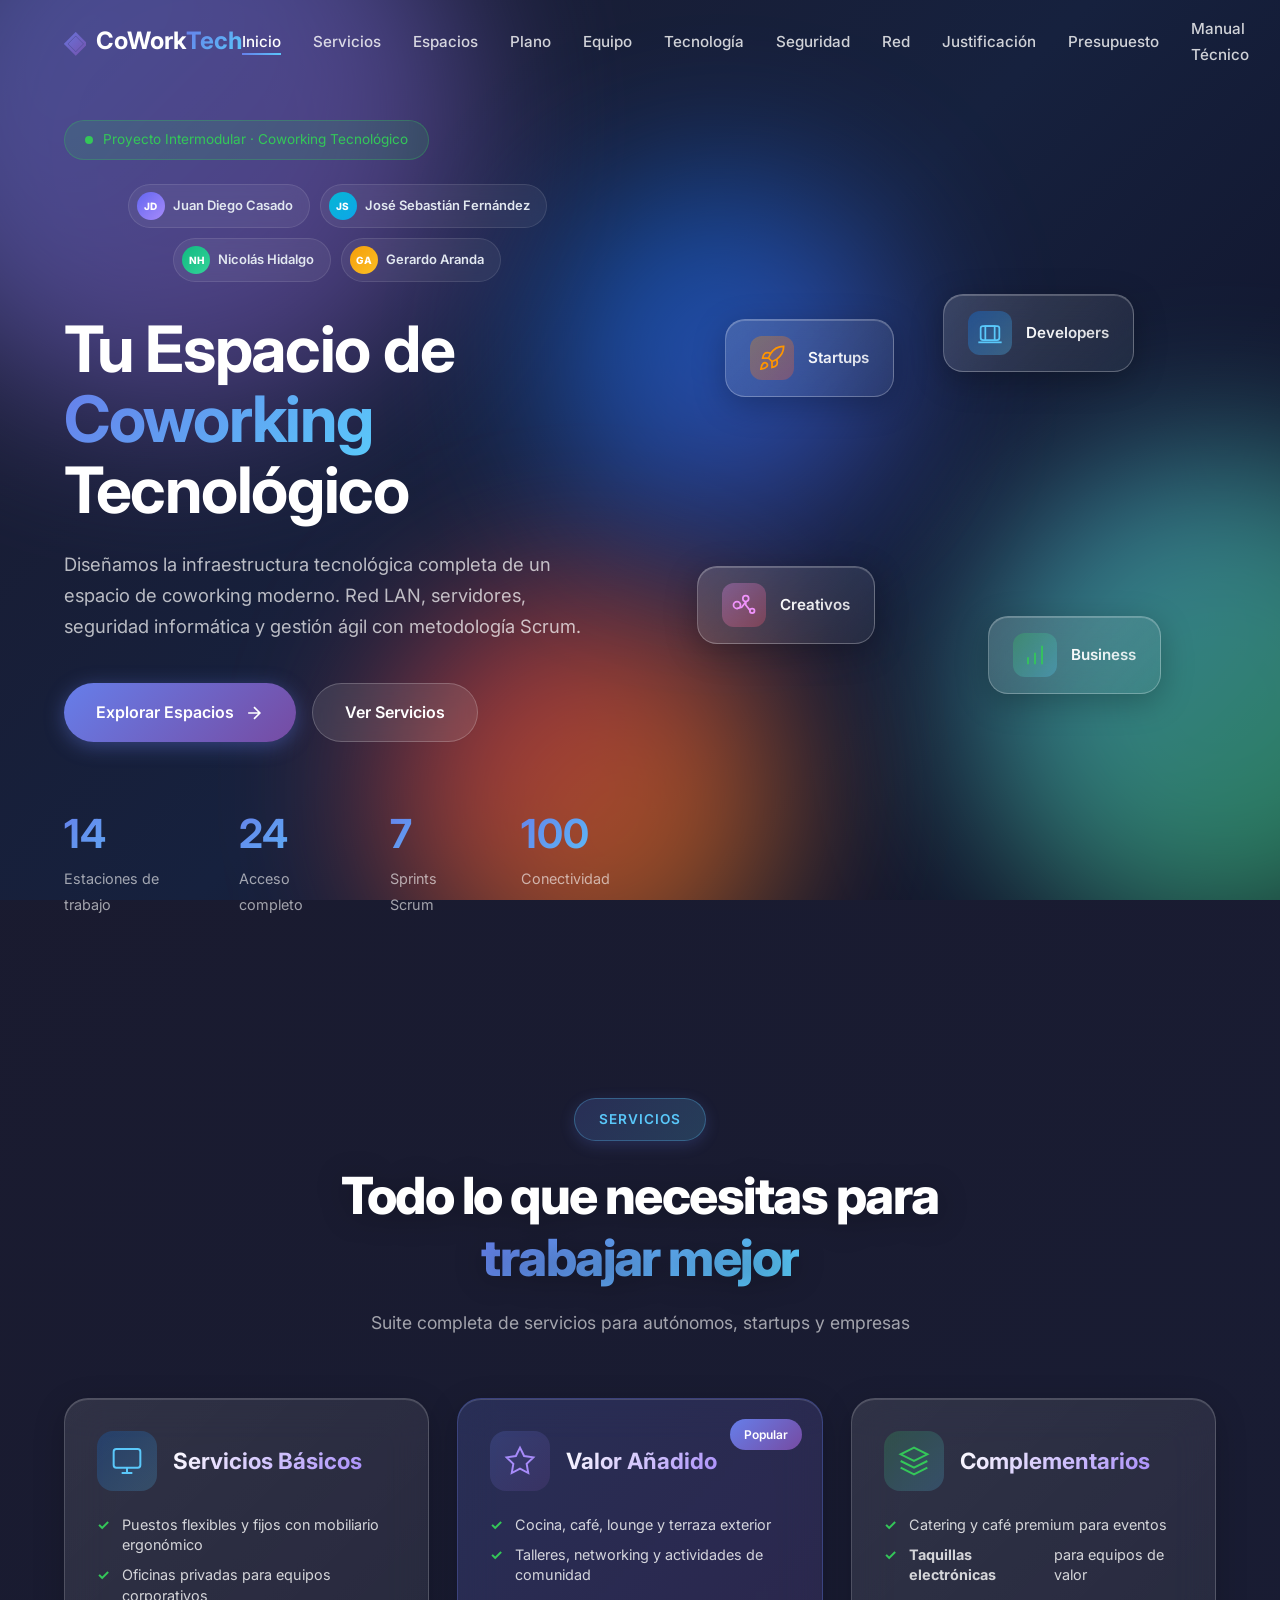
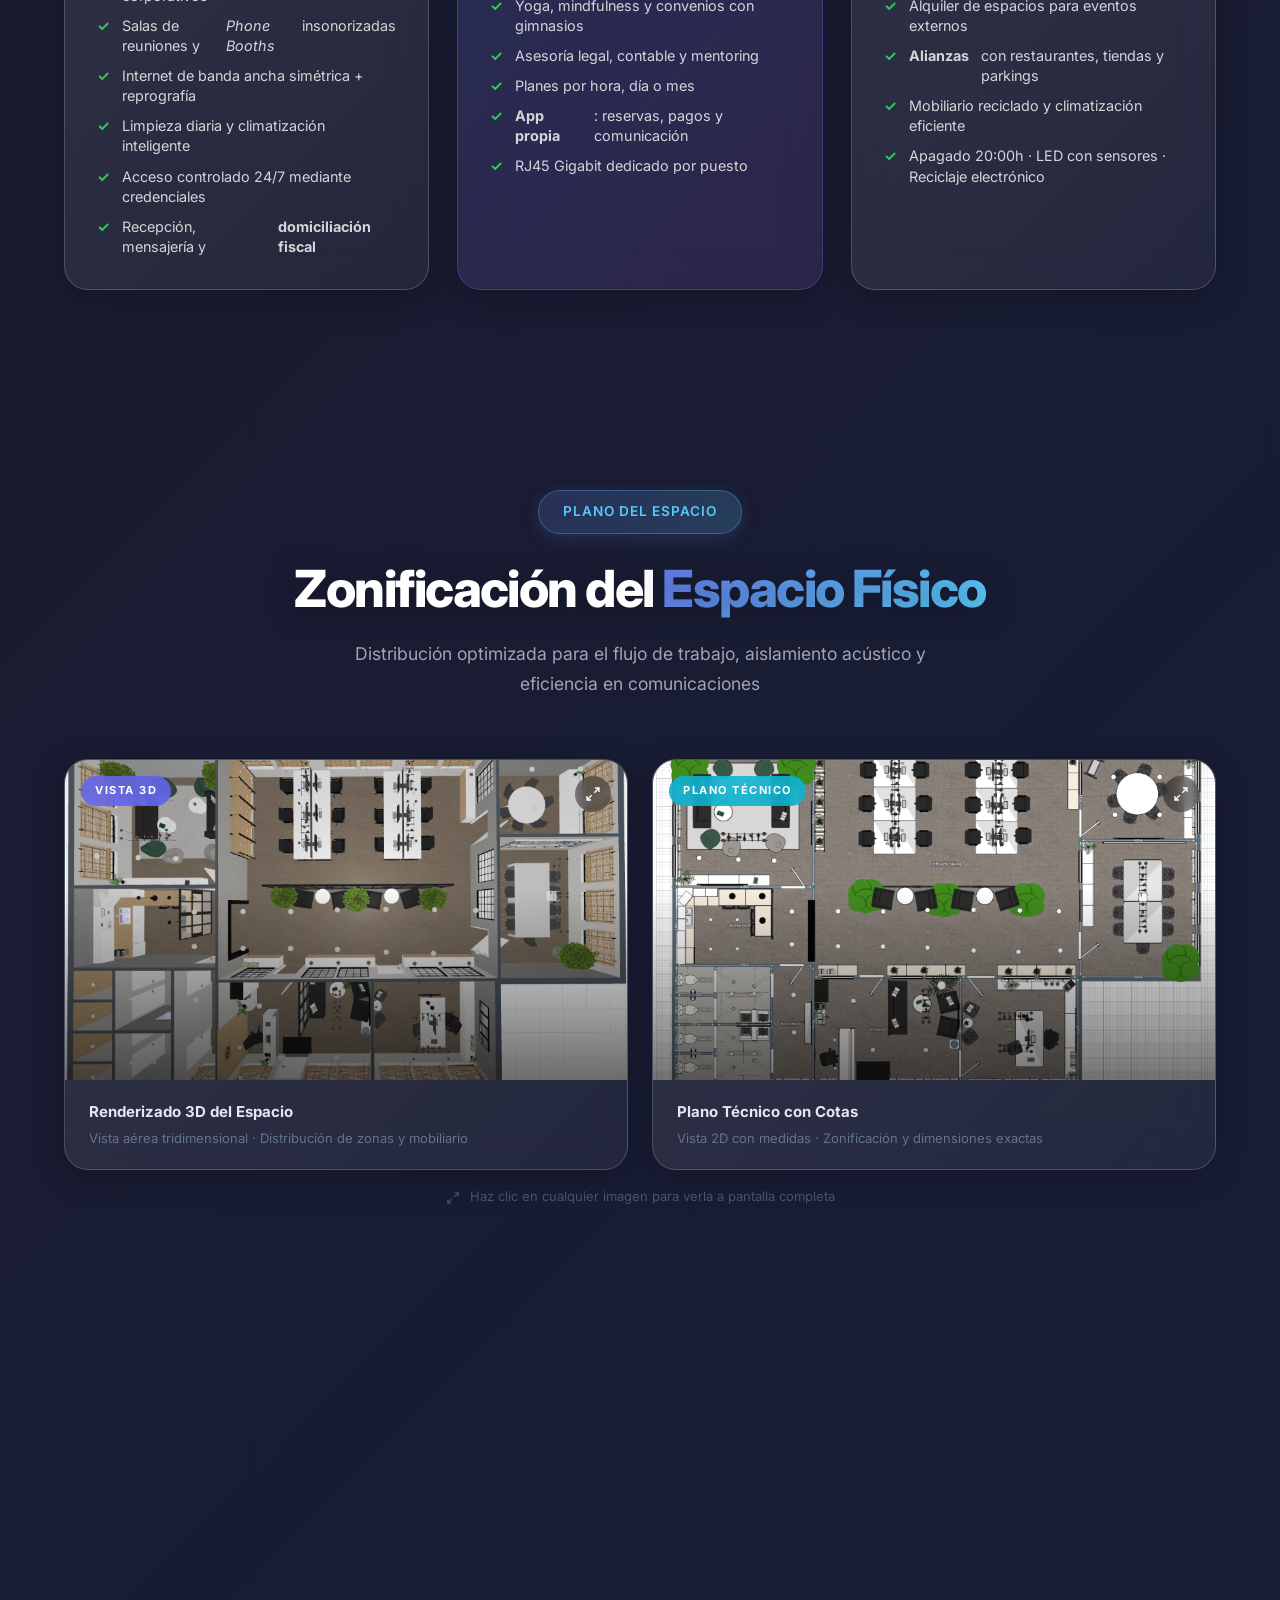
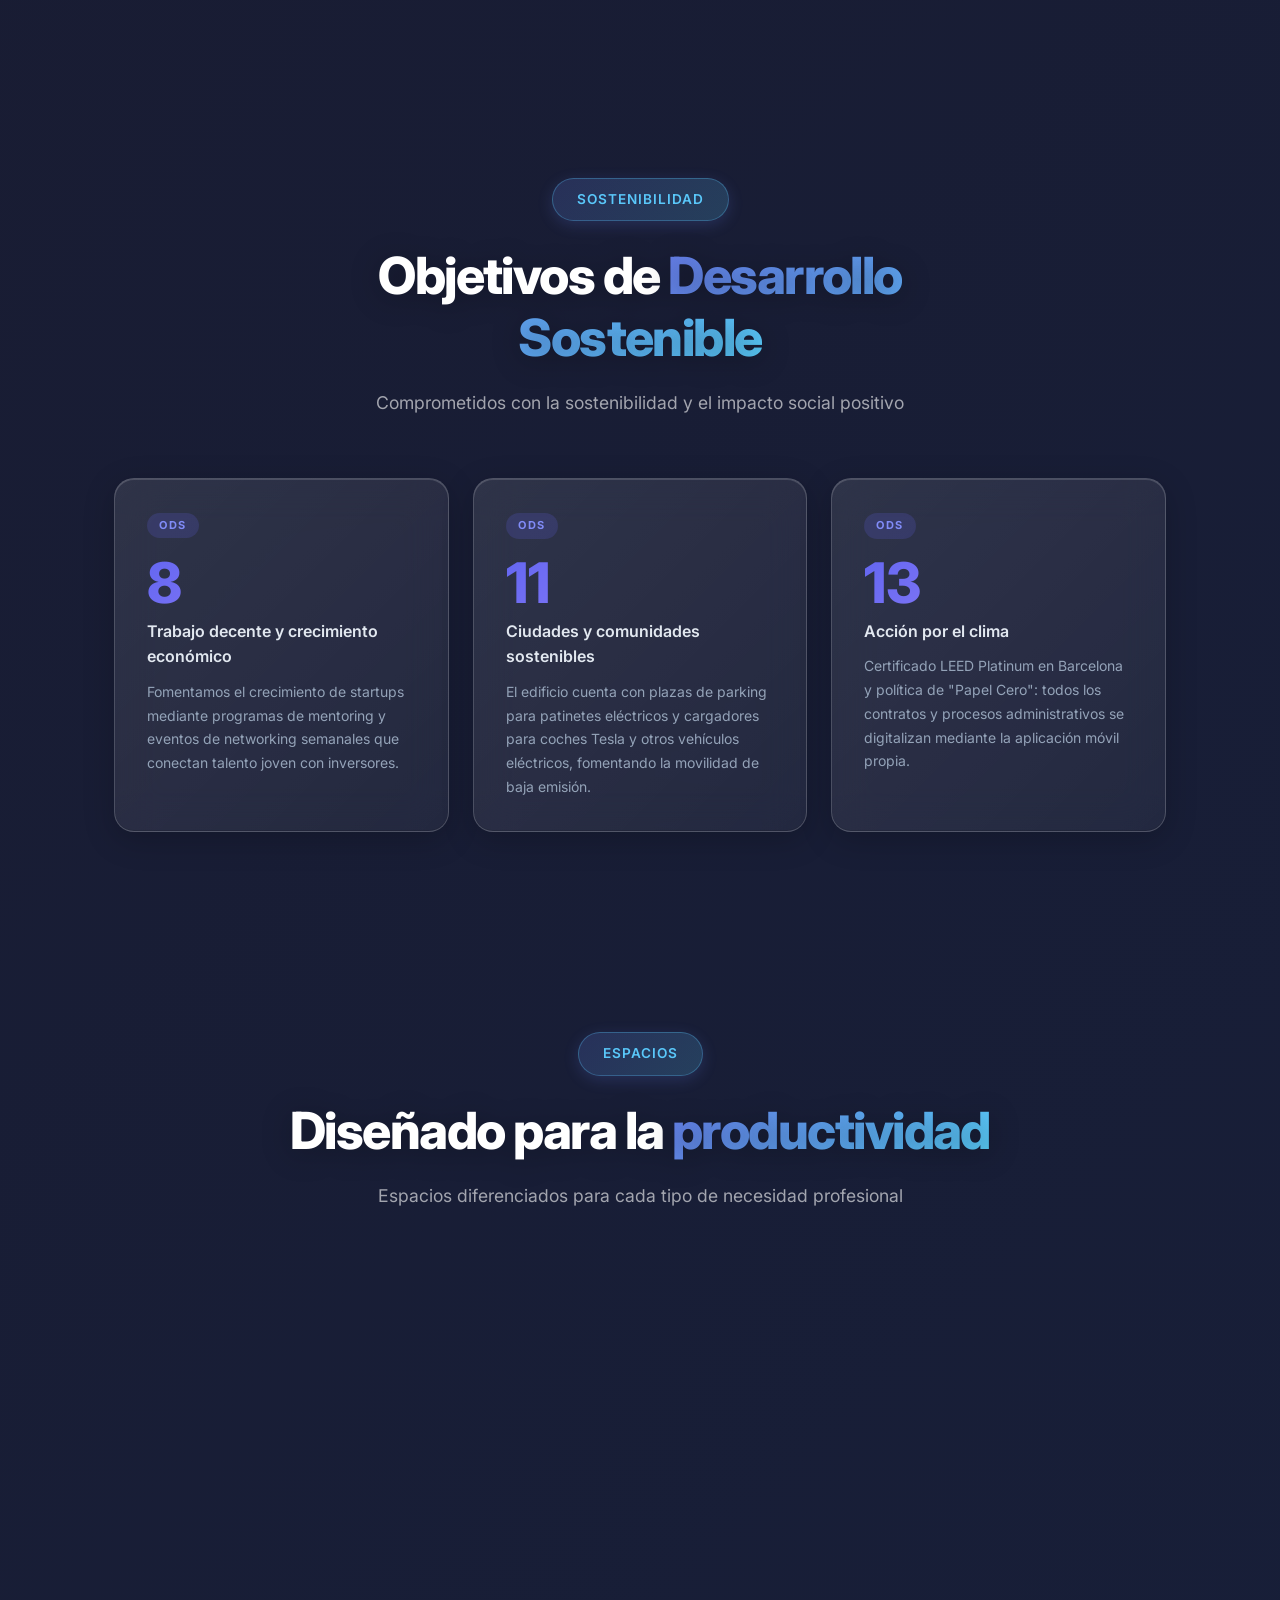
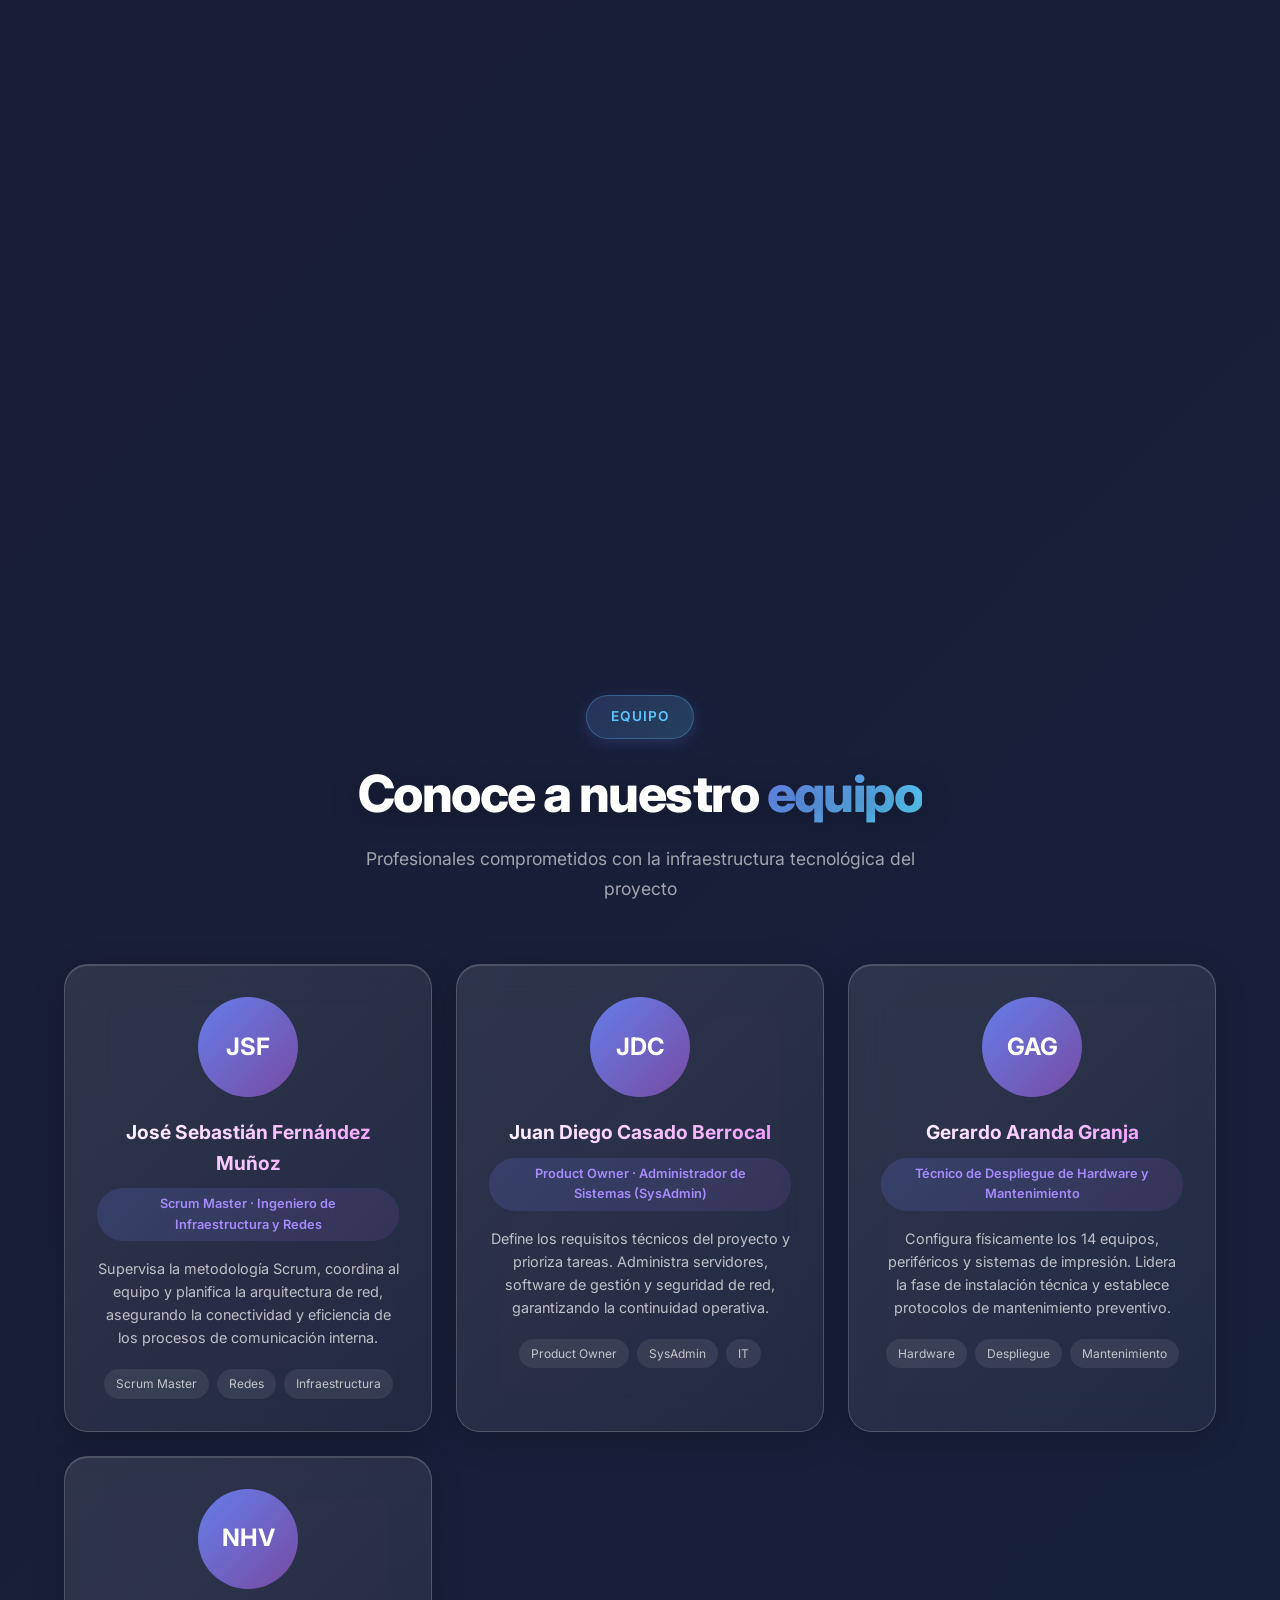
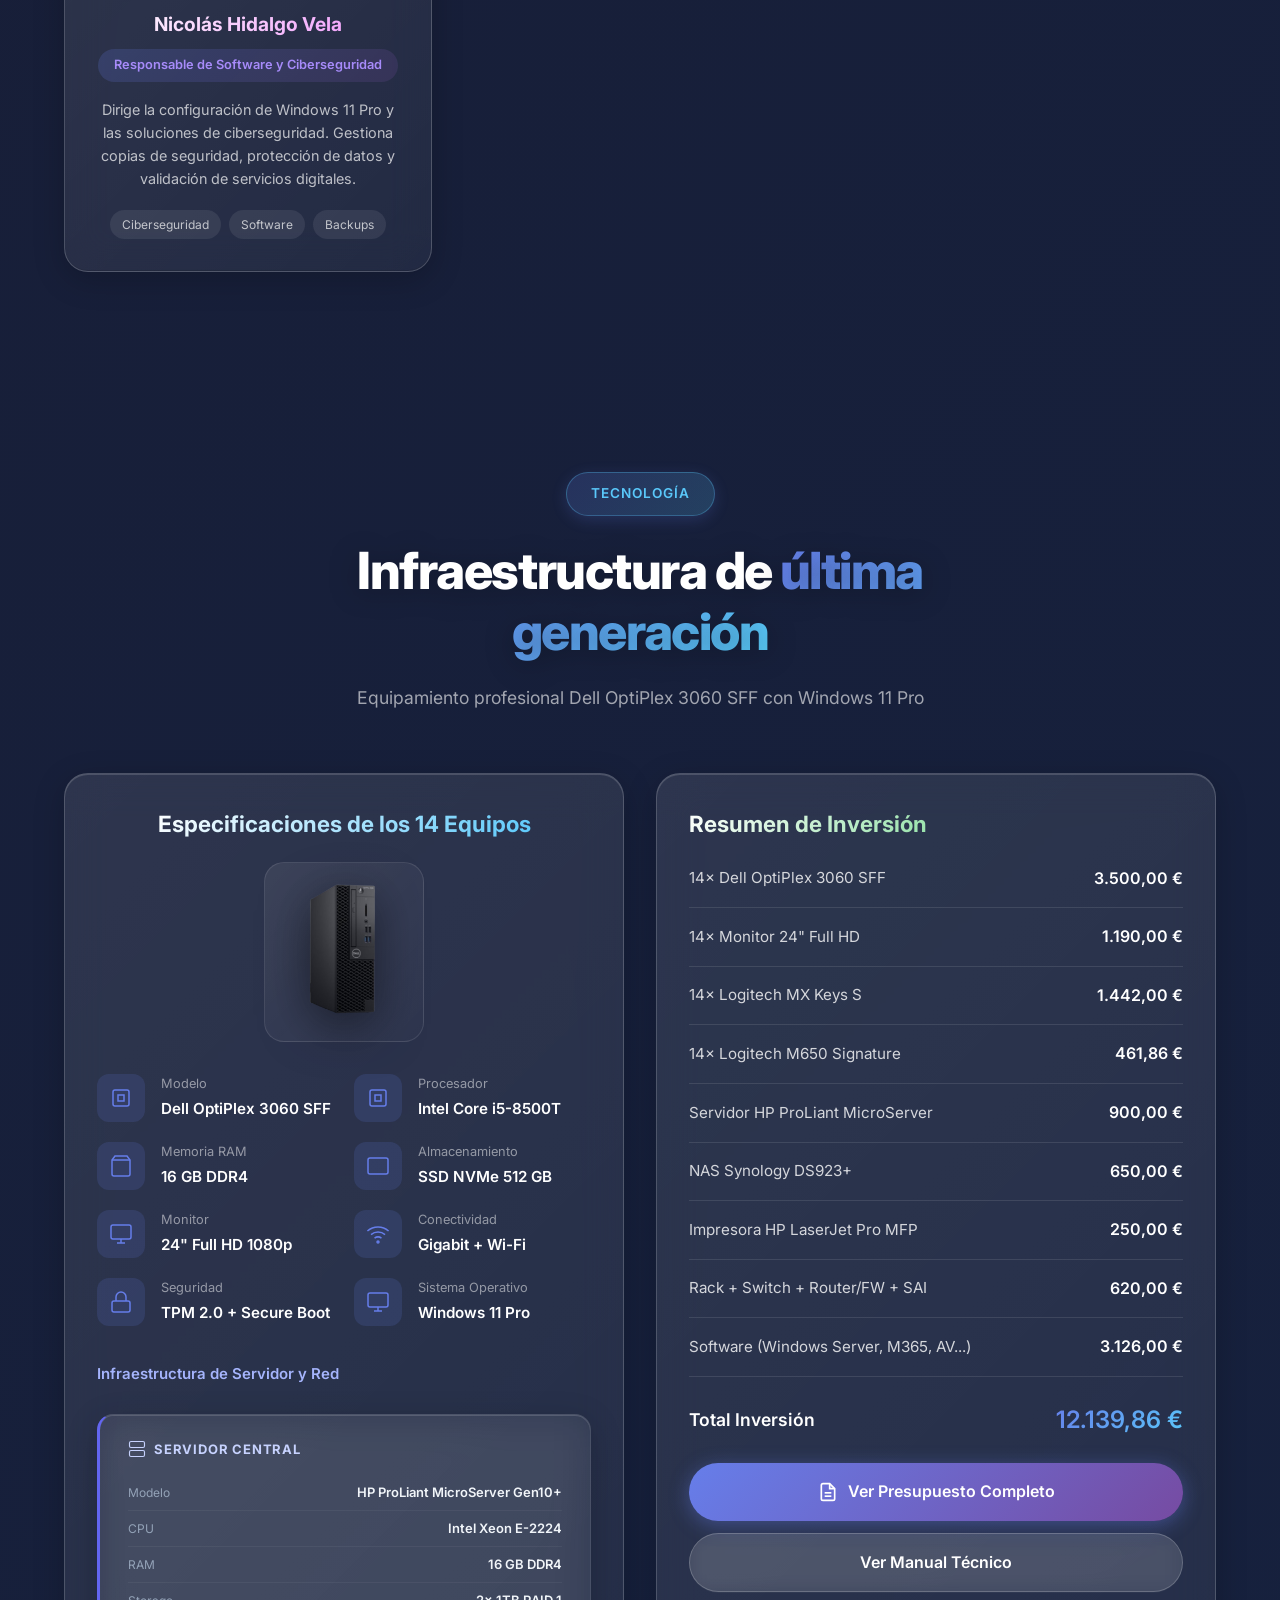
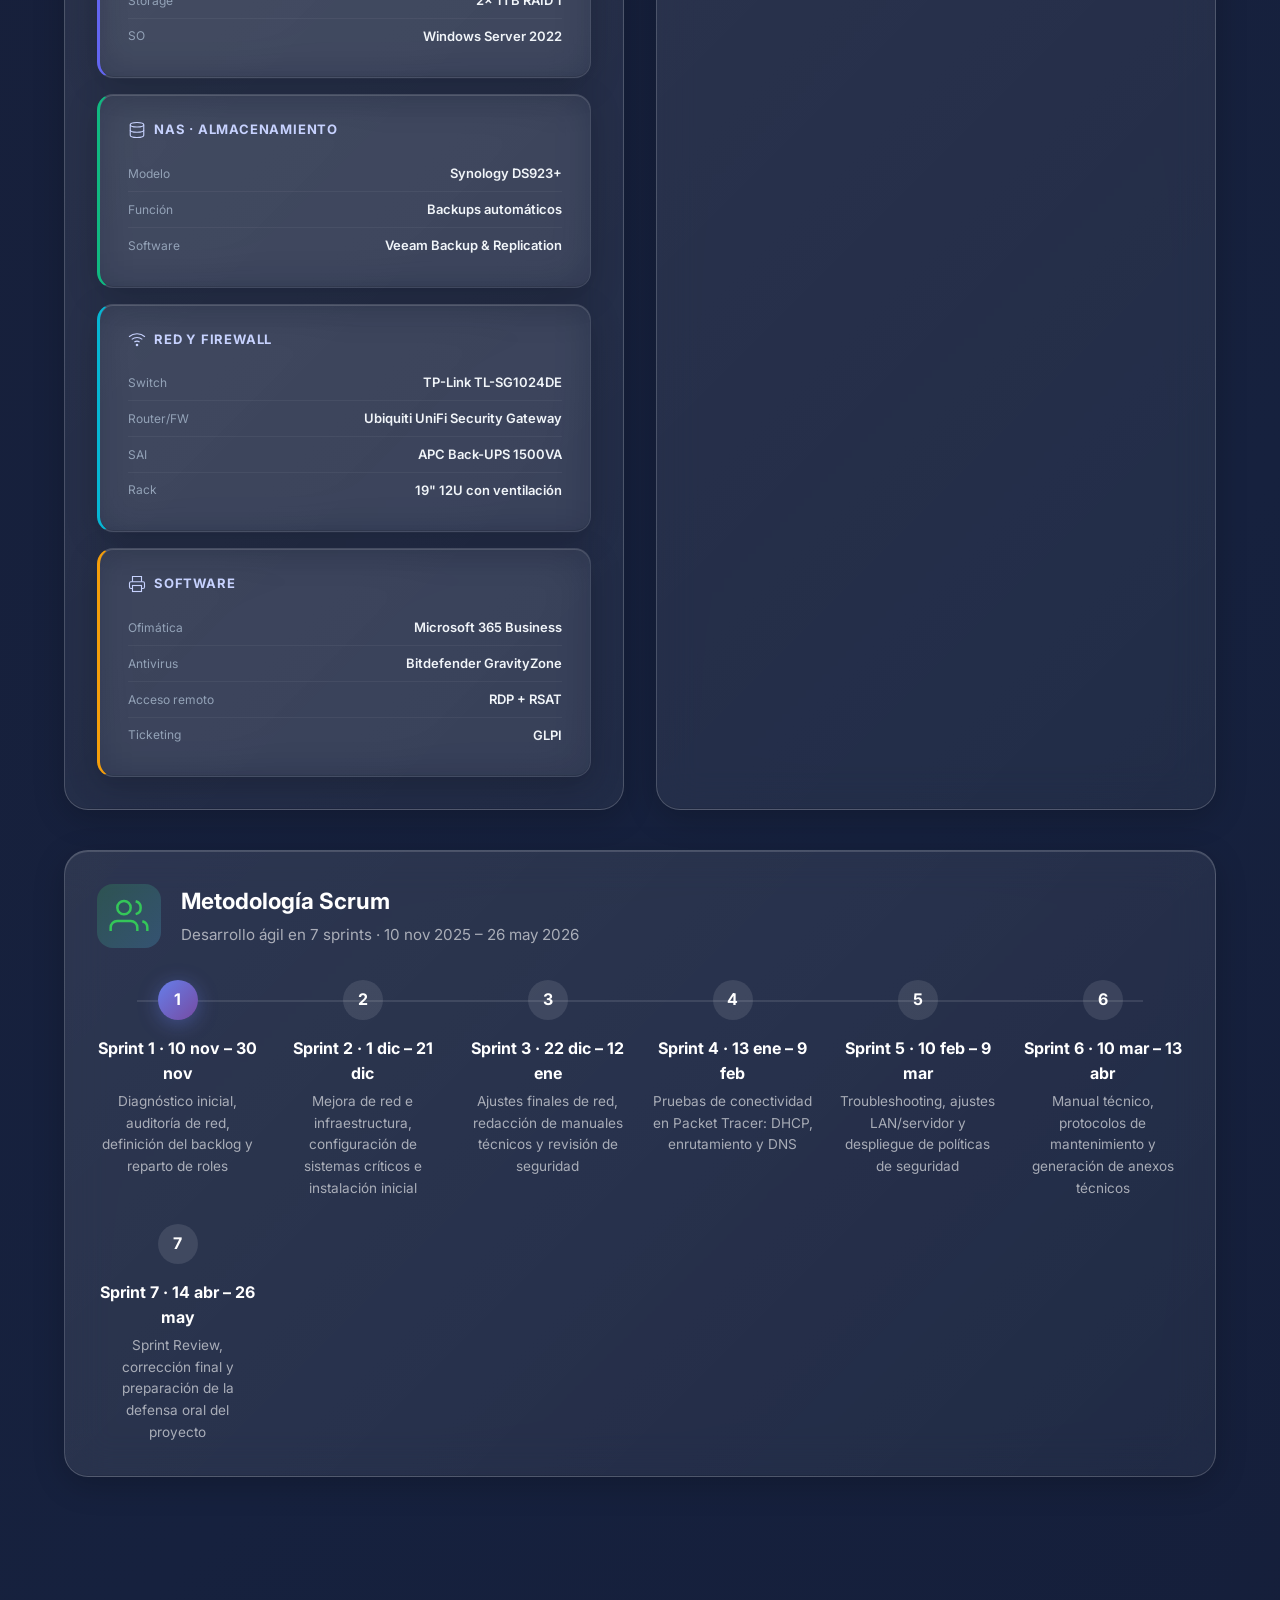
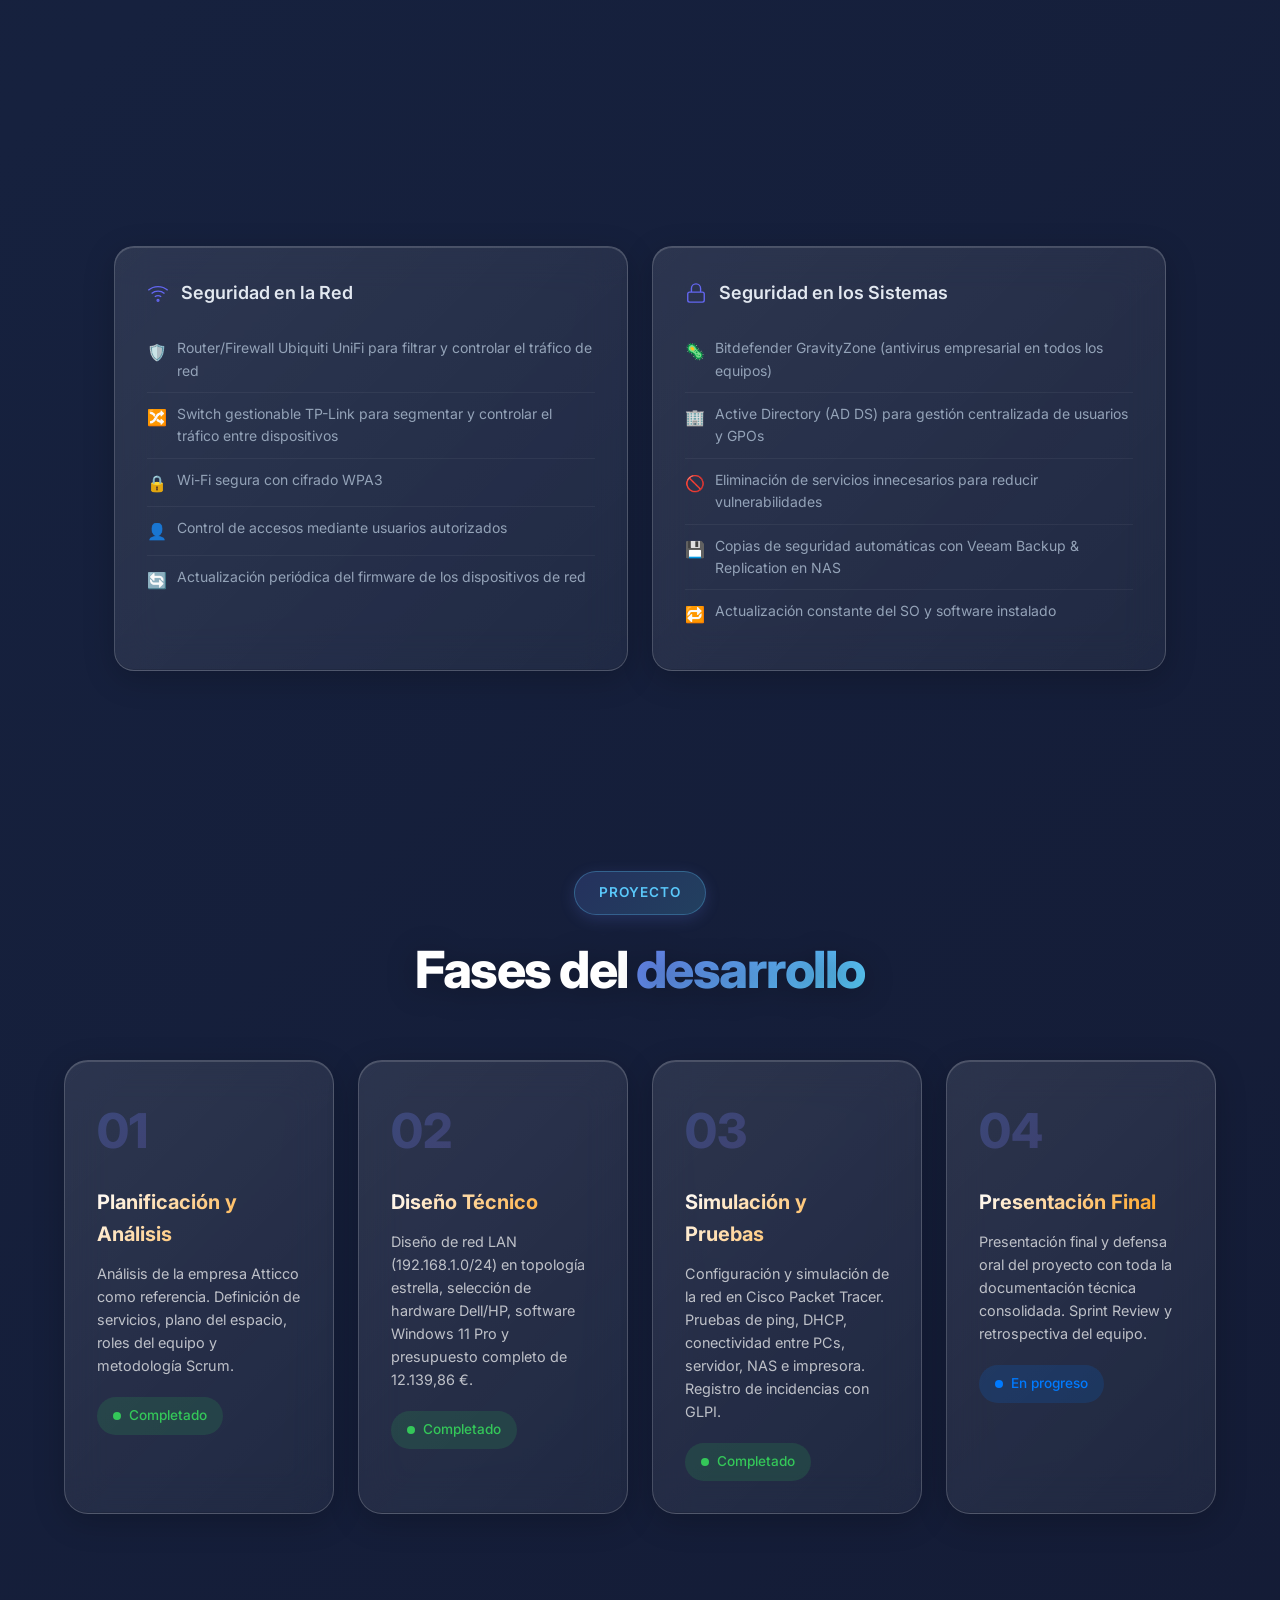
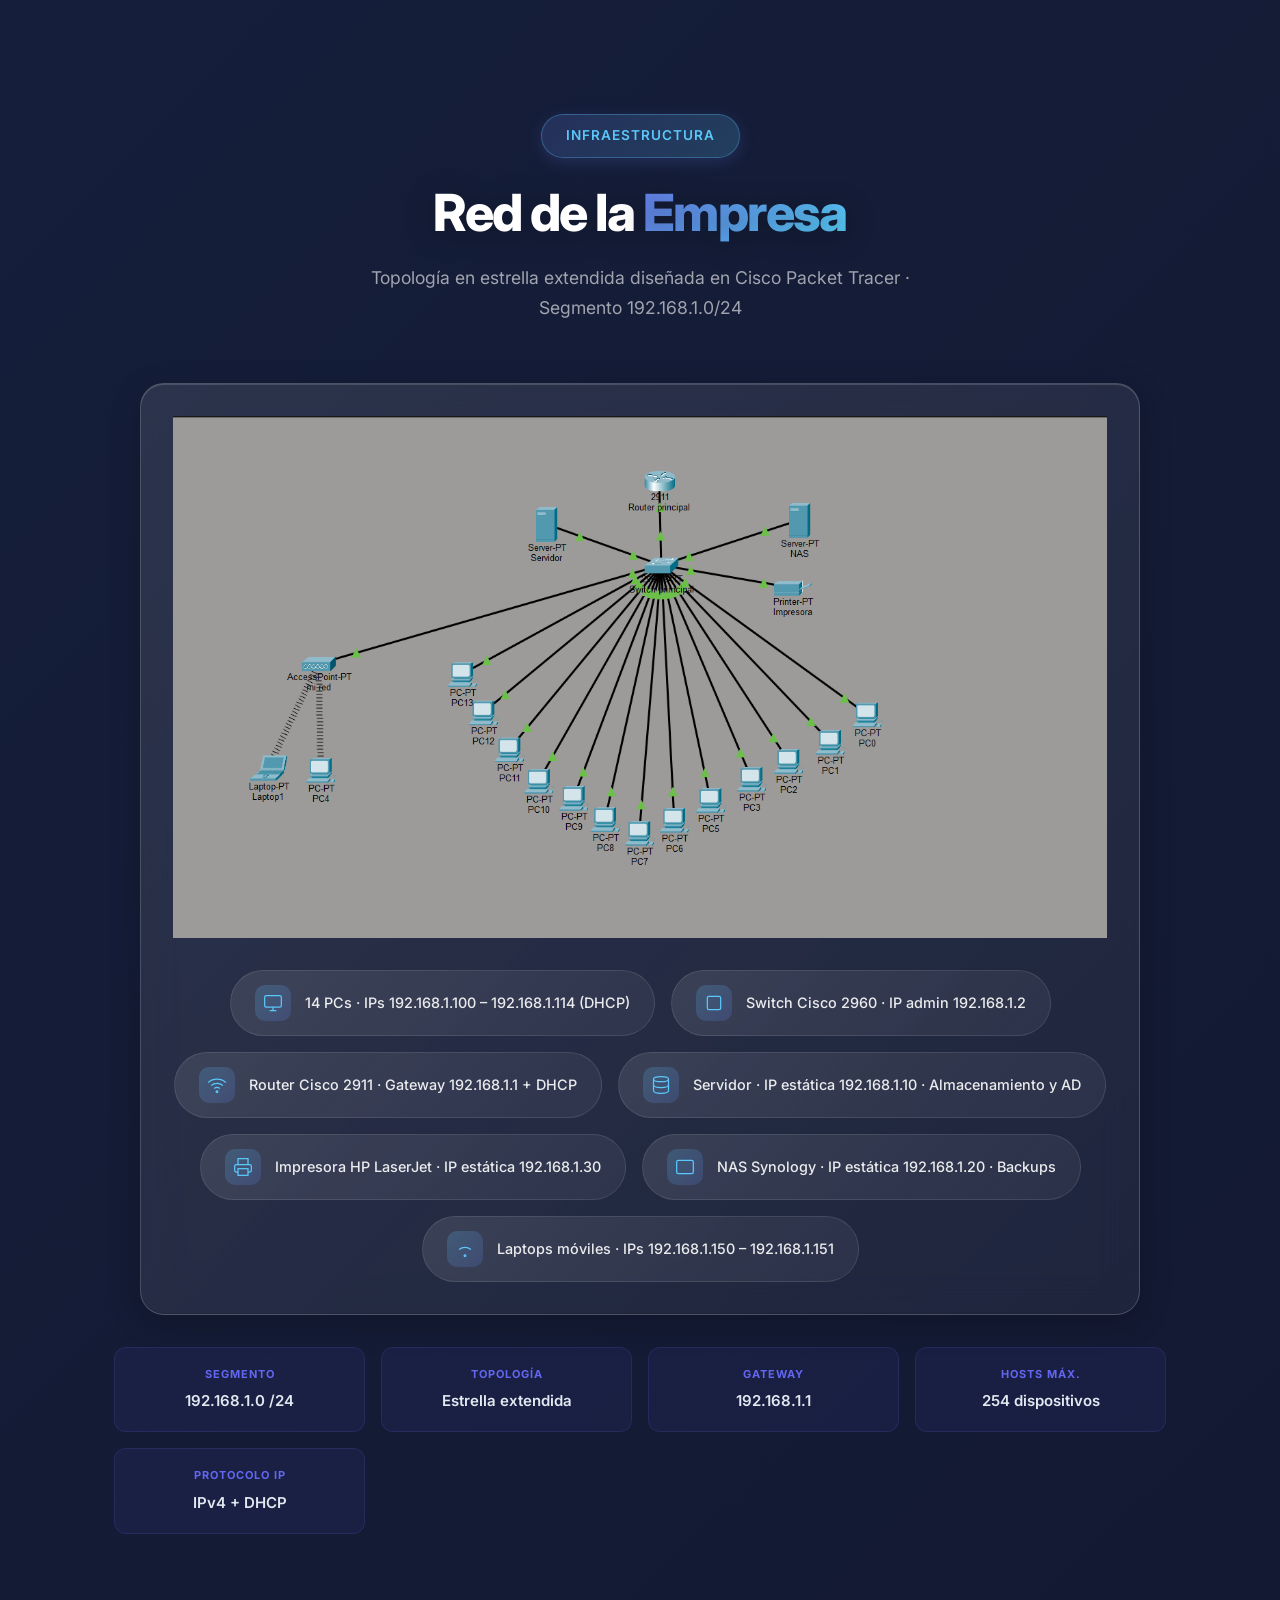
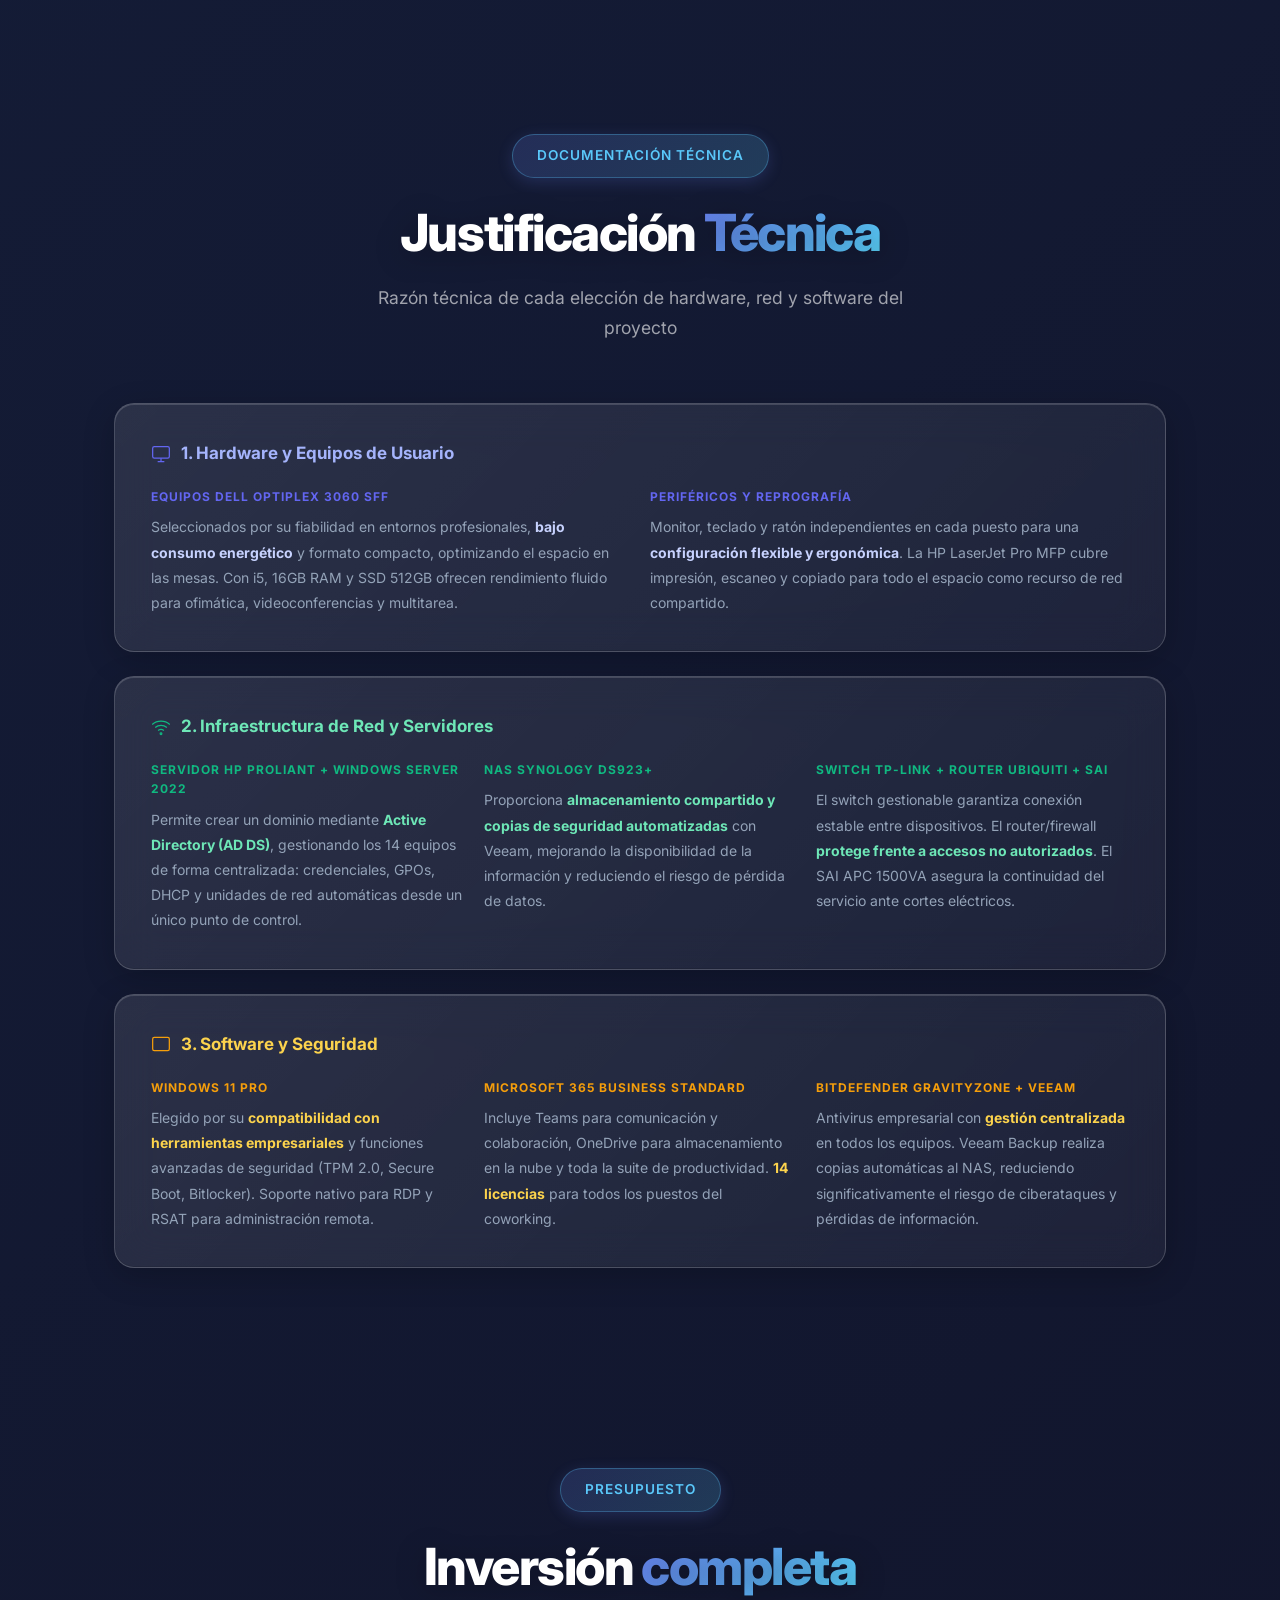
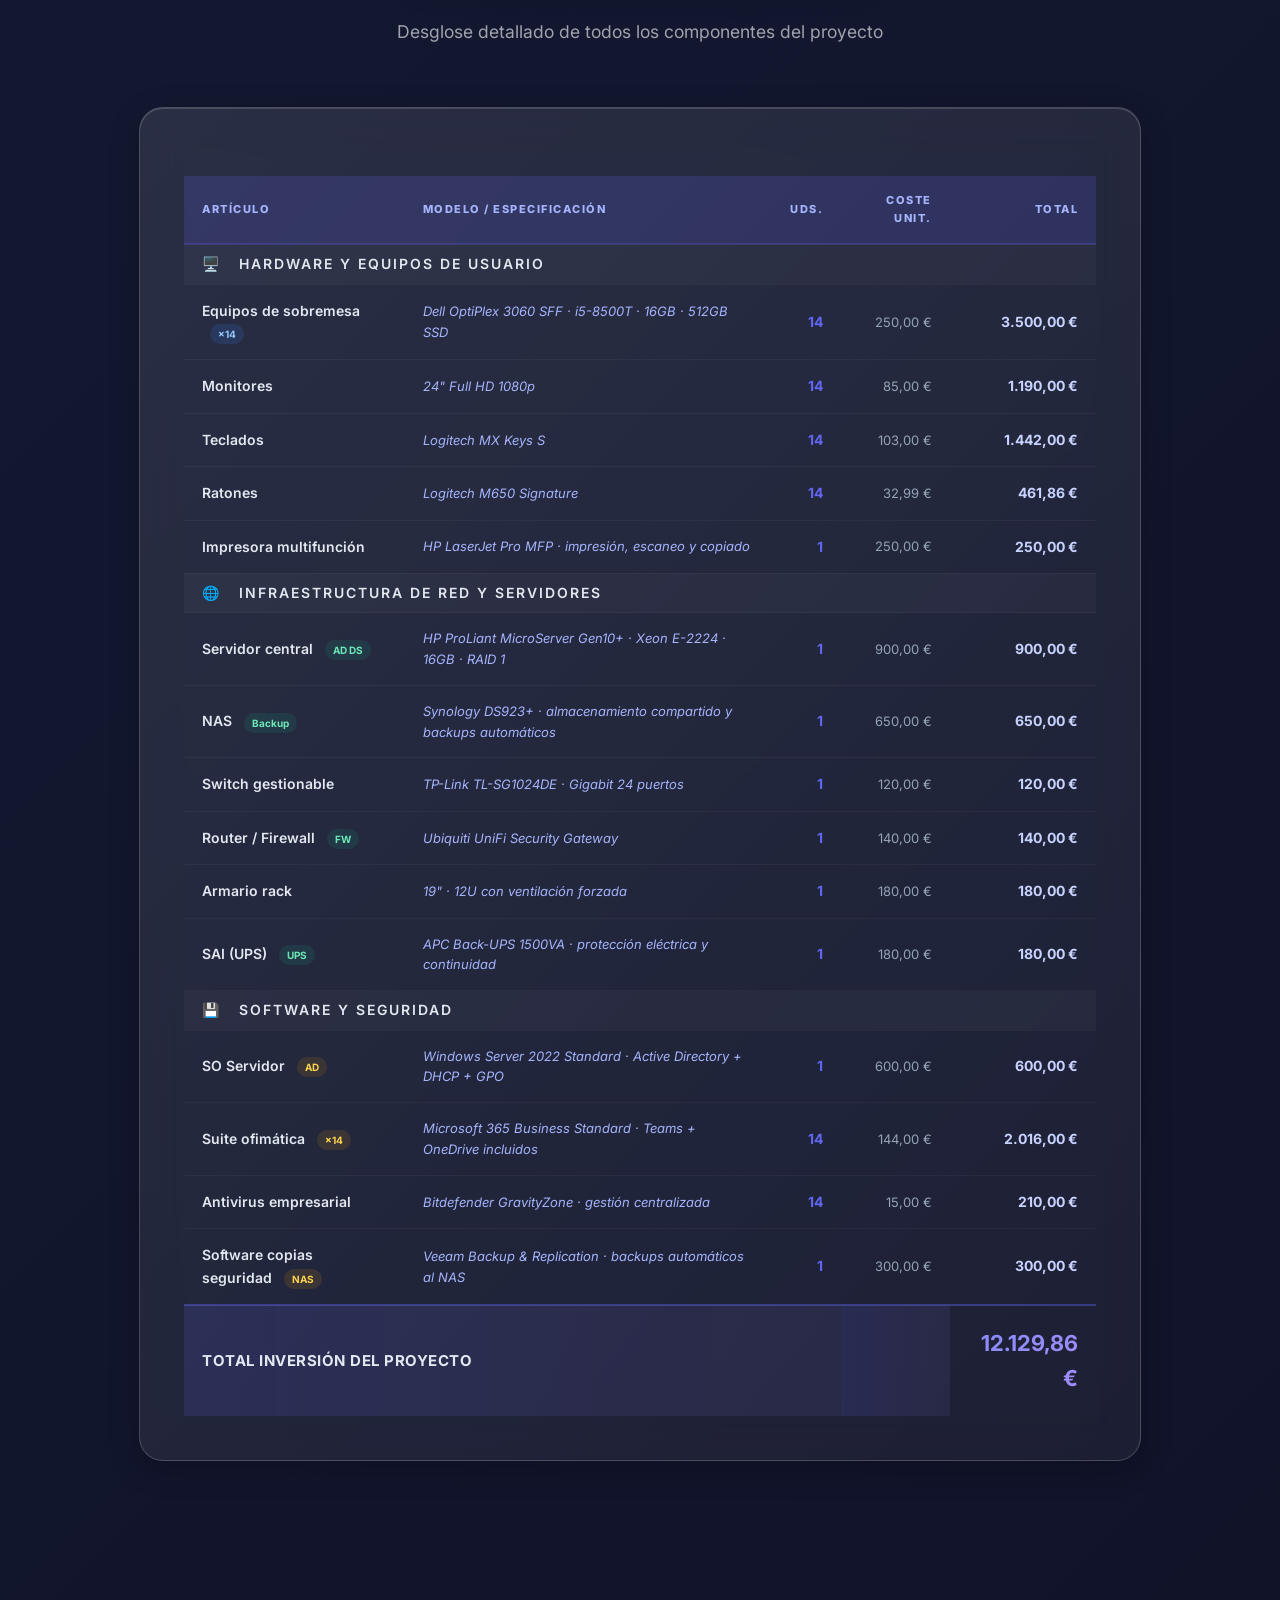
==== index.html @ fa188e00 "Add files via upload" ====
<!DOCTYPE html>
<html lang="es">

<head>
    <meta charset="UTF-8">
    <meta name="viewport" content="width=device-width, initial-scale=1.0">
    <meta name="description"
        content="Proyecto Intermodular - Espacio de Coworking Tecnológico. Diseño, planificación e infraestructura tecnológica completa para un espacio de trabajo colaborativo moderno, eficiente y seguro.">
    <title>CoWork Tech Space | Proyecto Intermodular de Coworking Tecnológico</title>
    <link rel="preconnect" href="https://fonts.googleapis.com">
    <link rel="preconnect" href="https://fonts.gstatic.com" crossorigin>
    <link
        href="https://fonts.googleapis.com/css2?family=SF+Pro+Display:wght@300;400;500;600;700&family=Inter:wght@300;400;500;600;700&display=swap"
        rel="stylesheet">
    <link rel="stylesheet" href="styles.css">
    <style>
        /* ── Extra styles for new sections ── */
        .ods-section { padding: 100px 0; }
        .ods-grid { display: grid; grid-template-columns: repeat(auto-fit, minmax(280px, 1fr)); gap: 24px; max-width: 1100px; margin: 0 auto; padding: 0 24px; }
        .ods-card { padding: 32px; border-radius: 20px; position: relative; overflow: hidden; }
        .ods-badge { display: inline-block; font-size: 11px; font-weight: 700; letter-spacing: 1.5px; text-transform: uppercase; padding: 4px 12px; border-radius: 20px; margin-bottom: 16px; background: rgba(99,102,241,0.18); color: #818cf8; }
        .ods-number { font-size: 56px; font-weight: 800; line-height: 1; background: linear-gradient(135deg,#6366f1,#a78bfa); -webkit-background-clip: text; -webkit-text-fill-color: transparent; background-clip: text; margin-bottom: 8px; }
        .ods-title { font-size: 16px; font-weight: 600; margin-bottom: 10px; color: #e2e8f0; }
        .ods-desc { font-size: 14px; color: #94a3b8; line-height: 1.7; }

        .security-grid { display: grid; grid-template-columns: repeat(auto-fit, minmax(300px, 1fr)); gap: 24px; max-width: 1100px; margin: 0 auto; padding: 0 24px; }
        .security-card { padding: 32px; border-radius: 20px; }
        .security-card h3 { font-size: 18px; font-weight: 600; margin-bottom: 20px; color: #e2e8f0; display: flex; align-items: center; gap: 12px; }
        .security-card ul { list-style: none; padding: 0; }
        .security-card ul li { display: flex; align-items: flex-start; gap: 10px; padding: 10px 0; border-bottom: 1px solid rgba(255,255,255,0.05); font-size: 14px; color: #94a3b8; line-height: 1.6; }
        .security-card ul li:last-child { border-bottom: none; }
        .sec-icon { color: #6366f1; font-size: 16px; flex-shrink: 0; margin-top: 2px; }

        /* ── Budget Table ── */
        .budget-full-table { width: 100%; border-collapse: collapse; margin-top: 24px; font-family: 'Inter', 'SF Pro Display', sans-serif; }
        .budget-full-table th { background: rgba(99,102,241,0.18); color: #a5b4fc; font-size: 11px; font-weight: 800; letter-spacing: 1.5px; text-transform: uppercase; padding: 16px 18px; text-align: left; border-bottom: 2px solid rgba(99,102,241,0.25); }
        .budget-full-table th:nth-child(3), .budget-full-table th:nth-child(4), .budget-full-table th:nth-child(5) { text-align: right; }
        /* category separator rows */
        .budget-full-table .cat-row td { background: rgba(255,255,255,0.03); color: #64748b; font-size: 10px; font-weight: 800; letter-spacing: 2px; text-transform: uppercase; padding: 8px 18px; border-bottom: 1px solid rgba(255,255,255,0.04); border-top: 1px solid rgba(255,255,255,0.06); pointer-events: none; }
        /* regular data rows */
        .budget-full-table td { padding: 15px 18px; font-size: 14px; color: #94a3b8; border-bottom: 1px solid rgba(255,255,255,0.04); vertical-align: middle; transition: background 0.15s; }
        .budget-full-table td:first-child { color: #e2e8f0; font-weight: 600; font-size: 14px; }
        .budget-full-table td:nth-child(2) { color: #a5b4fc; font-size: 13px; font-style: italic; }
        .budget-full-table td:nth-child(3) { text-align: right; color: #6366f1; font-weight: 700; font-size: 14px; }
        .budget-full-table td:nth-child(4) { text-align: right; color: #94a3b8; font-size: 13px; }
        .budget-full-table td:nth-child(5) { text-align: right; color: #c7d2fe; font-weight: 700; font-size: 14px; }
        .budget-full-table tbody tr:hover td { background: rgba(99,102,241,0.06); }
        .budget-full-table tbody tr:hover td:first-child { color: #fff; }
        /* total row */
        .budget-full-table .total-row td { background: linear-gradient(90deg, rgba(99,102,241,0.15), rgba(167,139,250,0.08)); border-top: 2px solid rgba(99,102,241,0.4); border-bottom: none; padding: 20px 18px; }
        .budget-full-table .total-row td:first-child { font-size: 15px; font-weight: 800; color: #e2e8f0; letter-spacing: 0.5px; font-style: normal; }
        .budget-full-table .total-row td:last-child { font-size: 22px; font-weight: 900; background: linear-gradient(135deg, #818cf8, #a78bfa); -webkit-background-clip: text; -webkit-text-fill-color: transparent; background-clip: text; font-style: normal; }
        /* badge in article column */
        .b-badge { display: inline-block; font-size: 10px; font-weight: 700; padding: 2px 8px; border-radius: 10px; margin-left: 8px; vertical-align: middle; }
        .b-badge-hw { background: rgba(59,130,246,0.15); color: #93c5fd; }
        .b-badge-net { background: rgba(16,185,129,0.12); color: #6ee7b7; }
        .b-badge-sw { background: rgba(245,158,11,0.12); color: #fcd34d; }
        .budget-section { padding: 100px 0; }
        .budget-container { max-width: 1050px; margin: 0 auto; padding: 0 24px; }
        .budget-wrapper { padding: 44px; border-radius: 24px; overflow-x: auto; }

        .network-specs { display: grid; grid-template-columns: repeat(auto-fit, minmax(200px, 1fr)); gap: 16px; margin-top: 24px; }
        .net-spec-card { background: rgba(99,102,241,0.08); border: 1px solid rgba(99,102,241,0.15); border-radius: 12px; padding: 18px; text-align: center; }
        .net-spec-label { font-size: 11px; color: #6366f1; font-weight: 700; letter-spacing: 1px; text-transform: uppercase; margin-bottom: 6px; }
        .net-spec-value { font-size: 15px; font-weight: 600; color: #e2e8f0; }

        .incidents-section { padding: 100px 0; }
        .incidents-container { max-width: 1000px; margin: 0 auto; padding: 0 24px; }
        .incidents-grid { display: grid; grid-template-columns: 1fr 1fr; gap: 24px; }
        @media(max-width:700px) { .incidents-grid { grid-template-columns: 1fr; } }
        .incident-info-card { padding: 36px; border-radius: 20px; }
        .incident-field { display: flex; align-items: flex-start; gap: 12px; padding: 12px 0; border-bottom: 1px solid rgba(255,255,255,0.06); }
        .incident-field:last-child { border-bottom: none; }
        .incident-dot { width: 8px; height: 8px; border-radius: 50%; background: #6366f1; flex-shrink: 0; margin-top: 6px; }
        .incident-text { font-size: 14px; color: #94a3b8; line-height: 1.6; }
        .incident-text strong { color: #c7d2fe; }

        .sprint-table { width: 100%; border-collapse: collapse; margin-top: 28px; }
        .sprint-table th { background: rgba(99,102,241,0.15); color: #a5b4fc; font-size: 12px; font-weight: 700; letter-spacing: 1px; text-transform: uppercase; padding: 14px 18px; text-align: left; border-bottom: 1px solid rgba(99,102,241,0.2); }
        .sprint-table td { padding: 14px 18px; font-size: 14px; color: #cbd5e1; border-bottom: 1px solid rgba(255,255,255,0.05); vertical-align: top; }
        .sprint-table tr:hover td { background: rgba(99,102,241,0.05); }
        .sprint-num { display: inline-block; background: linear-gradient(135deg,#6366f1,#a78bfa); color: #fff; font-weight: 700; font-size: 12px; padding: 3px 10px; border-radius: 20px; }

        .server-specs-grid { display: grid; grid-template-columns: repeat(auto-fit, minmax(260px, 1fr)); gap: 16px; margin-top: 28px; }
        .server-spec-card { padding: 24px 28px; border-radius: 16px; background: rgba(255,255,255,0.05); border: 1px solid rgba(255,255,255,0.09); border-left: 3px solid #6366f1; }
        .server-spec-card:nth-child(2) { border-left-color: #10b981; }
        .server-spec-card:nth-child(3) { border-left-color: #06b6d4; }
        .server-spec-card:nth-child(4) { border-left-color: #f59e0b; }
        .server-spec-card h4 { font-size: 13px; font-weight: 700; color: #c7d2fe; margin-bottom: 16px; display: flex; align-items: center; gap: 8px; text-transform: uppercase; letter-spacing: 0.8px; }
        .server-spec-card ul { list-style: none; padding: 0; }
        .server-spec-card ul li { font-size: 13px; color: #94a3b8; padding: 7px 0; border-bottom: 1px solid rgba(255,255,255,0.05); display: flex; justify-content: space-between; align-items: center; gap: 12px; }
        .server-spec-card ul li:last-child { border-bottom: none; }
        .spec-key { color: #94a3b8; font-size: 12px; flex-shrink: 0; }
        .spec-val { color: #f1f5f9; font-weight: 600; text-align: right; font-size: 13px; }

        /* ── Hero Team Members ── */
        .hero-team {
            display: flex;
            flex-wrap: wrap;
            gap: 10px;
            justify-content: center;
            margin-bottom: 32px;
        }
        .hero-team-member {
            display: flex;
            align-items: center;
            gap: 8px;
            background: rgba(255,255,255,0.06);
            border: 1px solid rgba(255,255,255,0.1);
            padding: 7px 16px 7px 8px;
            border-radius: 50px;
            backdrop-filter: blur(8px);
            transition: all 0.2s ease;
        }
        .hero-team-member:hover {
            background: rgba(99,102,241,0.15);
            border-color: rgba(99,102,241,0.35);
            transform: translateY(-2px);
        }
        .hero-team-avatar {
            width: 28px;
            height: 28px;
            border-radius: 50%;
            display: flex;
            align-items: center;
            justify-content: center;
            font-size: 10px;
            font-weight: 800;
            color: #fff;
            flex-shrink: 0;
        }
        .hero-team-name {
            font-size: 13px;
            font-weight: 600;
            color: #e2e8f0;
            white-space: nowrap;
        }
    </style>
</head>

<body>
    <!-- Animated Background -->
    <div class="animated-bg">
        <div class="blob blob-1"></div>
        <div class="blob blob-2"></div>
        <div class="blob blob-3"></div>
        <div class="blob blob-4"></div>
    </div>


    <!-- Navigation -->
    <nav class="navbar">
        <div class="nav-container">
            <div class="logo">
                <span class="logo-icon">◈</span>
                <span class="logo-text">CoWork<span class="accent">Tech</span></span>
            </div>
            <ul class="nav-links">
                <li><a href="#inicio">Inicio</a></li>
                <li><a href="#servicios">Servicios</a></li>
                <li><a href="#espacios">Espacios</a></li>
                <li><a href="#zonificacion">Plano</a></li>
                <li><a href="#equipo">Equipo</a></li>
                <li><a href="#tecnologia">Tecnología</a></li>
                <li><a href="#seguridad">Seguridad</a></li>
                <li><a href="#red">Red</a></li>
                <li><a href="#justificacion">Justificación</a></li>
                <li><a href="#presupuesto">Presupuesto</a></li>
                <li><a href="manual.html">Manual Técnico</a></li>
                <li><a href="#contacto" class="btn-nav">Contactar</a></li>
            </ul>
            <div class="menu-toggle">
                <span></span>
                <span></span>
                <span></span>
            </div>
        </div>
    </nav>

    <!-- Hero Section -->
    <section id="inicio" class="hero">
        <div class="hero-content">
            <div class="hero-badge">
                <span class="pulse"></span>
                <span>Proyecto Intermodular · Coworking Tecnológico</span>
            </div>

            <!-- Team Members -->
            <div class="hero-team">
                <div class="hero-team-member">
                    <div class="hero-team-avatar" style="background:linear-gradient(135deg,#6366f1,#a78bfa);">JD</div>
                    <span class="hero-team-name">Juan Diego Casado</span>
                </div>
                <div class="hero-team-member">
                    <div class="hero-team-avatar" style="background:linear-gradient(135deg,#06b6d4,#0ea5e9);">JS</div>
                    <span class="hero-team-name">José Sebastián Fernández</span>
                </div>
                <div class="hero-team-member">
                    <div class="hero-team-avatar" style="background:linear-gradient(135deg,#10b981,#34d399);">NH</div>
                    <span class="hero-team-name">Nicolás Hidalgo</span>
                </div>
                <div class="hero-team-member">
                    <div class="hero-team-avatar" style="background:linear-gradient(135deg,#f59e0b,#fbbf24);">GA</div>
                    <span class="hero-team-name">Gerardo Aranda</span>
                </div>
            </div>
            <h1 class="hero-title">
                Tu Espacio de
                <span class="gradient-text">Coworking</span>
                Tecnológico
            </h1>
            <p class="hero-subtitle">
                Diseñamos la infraestructura tecnológica completa de un espacio de coworking moderno.
                Red LAN, servidores, seguridad informática y gestión ágil con metodología Scrum.
            </p>
            <div class="hero-buttons">
                <a href="#espacios" class="btn btn-primary">
                    <span>Explorar Espacios</span>
                    <svg width="20" height="20" viewBox="0 0 24 24" fill="none" stroke="currentColor" stroke-width="2">
                        <path d="M5 12h14M12 5l7 7-7 7" />
                    </svg>
                </a>
                <a href="#servicios" class="btn btn-secondary">Ver Servicios</a>
            </div>
            <div class="hero-stats">
                <div class="stat-item">
                    <span class="stat-number">14</span>
                    <span class="stat-label">Estaciones de trabajo</span>
                </div>
                <div class="stat-item">
                    <span class="stat-number">24/7</span>
                    <span class="stat-label">Acceso completo</span>
                </div>
                <div class="stat-item">
                    <span class="stat-number">7</span>
                    <span class="stat-label">Sprints Scrum</span>
                </div>
                <div class="stat-item">
                    <span class="stat-number">100%</span>
                    <span class="stat-label">Conectividad</span>
                </div>
            </div>
        </div>
        <div class="hero-visual">
            <div class="floating-card card-1">
                <div class="card-icon">
                    <svg width="28" height="28" viewBox="0 0 24 24" fill="none" stroke="currentColor"
                        stroke-width="1.5">
                        <path
                            d="M4.5 16.5c-1.5 1.26-2 5-2 5s3.74-.5 5-2c.71-.84.7-2.13-.09-2.91a2.18 2.18 0 0 0-2.91-.09z" />
                        <path
                            d="M12 15l-3-3a22 22 0 0 1 2-3.95A12.88 12.88 0 0 1 22 2c0 2.72-.78 7.5-6 11a22.35 22.35 0 0 1-4 2z" />
                        <path d="M9 12H4s.55-3.03 2-4c1.62-1.08 5 0 5 0" />
                        <path d="M12 15v5s3.03-.55 4-2c1.08-1.62 0-5 0-5" />
                    </svg>
                </div>
                <span>Startups</span>
            </div>
            <div class="floating-card card-2">
                <div class="card-icon">
                    <svg width="28" height="28" viewBox="0 0 24 24" fill="none" stroke="currentColor"
                        stroke-width="1.5">
                        <path d="M16 18V6H8v12" />
                        <rect x="4" y="6" width="16" height="12" rx="2" />
                        <line x1="2" y1="20" x2="22" y2="20" />
                    </svg>
                </div>
                <span>Developers</span>
            </div>
            <div class="floating-card card-3">
                <div class="card-icon">
                    <svg width="28" height="28" viewBox="0 0 24 24" fill="none" stroke="currentColor"
                        stroke-width="1.5">
                        <circle cx="13.5" cy="6.5" r="2.5" />
                        <circle cx="19" cy="17" r="2" />
                        <circle cx="6" cy="12" r="3" />
                        <path d="M13.5 9v3l4 5" />
                        <path d="M6 15l4-1 3.5-4.5" />
                    </svg>
                </div>
                <span>Creativos</span>
            </div>
            <div class="floating-card card-4">
                <div class="card-icon">
                    <svg width="28" height="28" viewBox="0 0 24 24" fill="none" stroke="currentColor"
                        stroke-width="1.5">
                        <line x1="12" y1="20" x2="12" y2="10" />
                        <line x1="18" y1="20" x2="18" y2="4" />
                        <line x1="6" y1="20" x2="6" y2="14" />
                    </svg>
                </div>
                <span>Business</span>
            </div>
        </div>
    </section>

    <!-- Services Section -->
    <section id="servicios" class="services">
        <div class="section-header">
            <span class="section-tag">Servicios</span>
            <h2 class="section-title">Todo lo que necesitas para <span class="gradient-text">trabajar mejor</span></h2>
            <p class="section-subtitle">Suite completa de servicios para autónomos, startups y empresas</p>
        </div>

        <div class="services-grid">
            <!-- Servicios Básicos -->
            <div class="service-category glass-card">
                <div class="category-header">
                    <div class="category-icon basic">
                        <svg width="32" height="32" viewBox="0 0 24 24" fill="none" stroke="currentColor" stroke-width="1.5">
                            <rect x="2" y="3" width="20" height="14" rx="2" />
                            <path d="M8 21h8M12 17v4" />
                        </svg>
                    </div>
                    <h3>Servicios Básicos</h3>
                </div>
                <ul class="service-list">
                    <li><span class="check-icon">✓</span> Puestos flexibles y fijos con mobiliario ergonómico</li>
                    <li><span class="check-icon">✓</span> Oficinas privadas para equipos corporativos</li>
                    <li><span class="check-icon">✓</span> Salas de reuniones y <em>Phone Booths</em> insonorizadas</li>
                    <li><span class="check-icon">✓</span> Internet de banda ancha simétrica + reprografía</li>
                    <li><span class="check-icon">✓</span> Limpieza diaria y climatización inteligente</li>
                    <li><span class="check-icon">✓</span> Acceso controlado 24/7 mediante credenciales</li>
                    <li><span class="check-icon">✓</span> Recepción, mensajería y <strong>domiciliación fiscal</strong></li>
                </ul>
            </div>

            <!-- Servicios de Valor Añadido -->
            <div class="service-category glass-card featured">
                <div class="featured-badge">Popular</div>
                <div class="category-header">
                    <div class="category-icon premium">
                        <svg width="32" height="32" viewBox="0 0 24 24" fill="none" stroke="currentColor" stroke-width="1.5">
                            <polygon points="12 2 15.09 8.26 22 9.27 17 14.14 18.18 21.02 12 17.77 5.82 21.02 7 14.14 2 9.27 8.91 8.26 12 2" />
                        </svg>
                    </div>
                    <h3>Valor Añadido</h3>
                </div>
                <ul class="service-list">
                    <li><span class="check-icon">✓</span> Cocina, café, lounge y terraza exterior</li>
                    <li><span class="check-icon">✓</span> Talleres, networking y actividades de comunidad</li>
                    <li><span class="check-icon">✓</span> Yoga, mindfulness y convenios con gimnasios</li>
                    <li><span class="check-icon">✓</span> Asesoría legal, contable y mentoring</li>
                    <li><span class="check-icon">✓</span> Planes por hora, día o mes</li>
                    <li><span class="check-icon">✓</span> <strong>App propia</strong>: reservas, pagos y comunicación</li>
                    <li><span class="check-icon">✓</span> RJ45 Gigabit dedicado por puesto</li>
                </ul>
            </div>

            <!-- Servicios Complementarios -->
            <div class="service-category glass-card">
                <div class="category-header">
                    <div class="category-icon complement">
                        <svg width="32" height="32" viewBox="0 0 24 24" fill="none" stroke="currentColor" stroke-width="1.5">
                            <path d="M12 2L2 7l10 5 10-5-10-5z" />
                            <path d="M2 17l10 5 10-5" />
                            <path d="M2 12l10 5 10-5" />
                        </svg>
                    </div>
                    <h3>Complementarios</h3>
                </div>
                <ul class="service-list">
                    <li><span class="check-icon">✓</span> Catering y café premium para eventos</li>
                    <li><span class="check-icon">✓</span> <strong>Taquillas electrónicas</strong> para equipos de valor</li>
                    <li><span class="check-icon">✓</span> Alquiler de espacios para eventos externos</li>
                    <li><span class="check-icon">✓</span> <strong>Alianzas</strong> con restaurantes, tiendas y parkings</li>
                    <li><span class="check-icon">✓</span> Mobiliario reciclado y climatización eficiente</li>
                    <li><span class="check-icon">✓</span> Apagado 20:00h · LED con sensores · Reciclaje electrónico</li>
                </ul>
            </div>
        </div>
    </section>

    <!-- Lightbox overlay -->
    <div id="plano-lightbox" style="display:none;position:fixed;inset:0;z-index:9999;background:rgba(0,0,0,0.88);backdrop-filter:blur(10px);align-items:center;justify-content:center;cursor:zoom-out;" onclick="this.style.display='none'">
        <img id="plano-lightbox-img" src="" alt="Plano ampliado" style="max-width:92vw;max-height:88vh;border-radius:16px;box-shadow:0 32px 80px rgba(0,0,0,0.7);object-fit:contain;pointer-events:none;">
        <button onclick="document.getElementById('plano-lightbox').style.display='none'" style="position:absolute;top:24px;right:30px;background:rgba(255,255,255,0.12);border:1px solid rgba(255,255,255,0.2);color:#fff;font-size:22px;width:44px;height:44px;border-radius:50%;cursor:pointer;display:flex;align-items:center;justify-content:center;transition:background 0.2s;" onmouseover="this.style.background='rgba(255,255,255,0.22)'" onmouseout="this.style.background='rgba(255,255,255,0.12)'">&times;</button>
    </div>

    <section id="zonificacion" style="padding: 100px 0;">
        <div class="section-header">
            <span class="section-tag">Plano del Espacio</span>
            <h2 class="section-title">Zonificación del <span class="gradient-text">Espacio Físico</span></h2>
            <p class="section-subtitle">Distribución optimizada para el flujo de trabajo, aislamiento acústico y eficiencia en comunicaciones</p>
        </div>

        <!-- ===== GALERÍA DE PLANOS ===== -->
        <div style="max-width:1200px;margin:0 auto 64px;padding:0 24px;">
            <div style="display:grid;grid-template-columns:repeat(auto-fit,minmax(440px,1fr));gap:24px;">

                <!-- Plano 3D -->
                <div class="glass-card" style="padding:0;border-radius:24px;overflow:hidden;cursor:zoom-in;group;"
                     onclick="document.getElementById('plano-lightbox-img').src='imagen 1.png';document.getElementById('plano-lightbox').style.display='flex';">
                    <div style="position:relative;overflow:hidden;">
                        <img src="imagen 1.png" alt="Plano 3D del espacio de coworking"
                             style="width:100%;height:320px;object-fit:cover;display:block;transition:transform 0.45s cubic-bezier(.4,0,.2,1);"
                             onmouseover="this.style.transform='scale(1.04)'" onmouseout="this.style.transform='scale(1)'">
                        <!-- overlay on hover -->
                        <div style="position:absolute;inset:0;background:linear-gradient(to top,rgba(0,0,0,0.55) 0%,transparent 60%);pointer-events:none;"></div>
                        <div style="position:absolute;top:16px;left:16px;background:rgba(99,102,241,0.85);backdrop-filter:blur(8px);color:#fff;font-size:11px;font-weight:700;letter-spacing:1.5px;text-transform:uppercase;padding:6px 14px;border-radius:20px;">Vista 3D</div>
                        <div style="position:absolute;top:16px;right:16px;background:rgba(0,0,0,0.4);backdrop-filter:blur(6px);color:#fff;width:36px;height:36px;border-radius:50%;display:flex;align-items:center;justify-content:center;pointer-events:none;">
                            <svg width="16" height="16" viewBox="0 0 24 24" fill="none" stroke="currentColor" stroke-width="2"><path d="M15 3h6v6M9 21H3v-6M21 3l-7 7M3 21l7-7"/></svg>
                        </div>
                    </div>
                    <div style="padding:20px 24px;">
                        <div style="font-size:15px;font-weight:700;color:#e2e8f0;margin-bottom:4px;">Renderizado 3D del Espacio</div>
                        <div style="font-size:13px;color:#64748b;">Vista aérea tridimensional · Distribución de zonas y mobiliario</div>
                    </div>
                </div>

                <!-- Plano Técnico -->
                <div class="glass-card" style="padding:0;border-radius:24px;overflow:hidden;cursor:zoom-in;"
                     onclick="document.getElementById('plano-lightbox-img').src='imagen 2.png';document.getElementById('plano-lightbox').style.display='flex';">
                    <div style="position:relative;overflow:hidden;">
                        <img src="imagen 2.png" alt="Plano técnico del espacio de coworking"
                             style="width:100%;height:320px;object-fit:cover;display:block;transition:transform 0.45s cubic-bezier(.4,0,.2,1);"
                             onmouseover="this.style.transform='scale(1.04)'" onmouseout="this.style.transform='scale(1)'">
                        <div style="position:absolute;inset:0;background:linear-gradient(to top,rgba(0,0,0,0.55) 0%,transparent 60%);pointer-events:none;"></div>
                        <div style="position:absolute;top:16px;left:16px;background:rgba(6,182,212,0.85);backdrop-filter:blur(8px);color:#fff;font-size:11px;font-weight:700;letter-spacing:1.5px;text-transform:uppercase;padding:6px 14px;border-radius:20px;">Plano Técnico</div>
                        <div style="position:absolute;top:16px;right:16px;background:rgba(0,0,0,0.4);backdrop-filter:blur(6px);color:#fff;width:36px;height:36px;border-radius:50%;display:flex;align-items:center;justify-content:center;pointer-events:none;">
                            <svg width="16" height="16" viewBox="0 0 24 24" fill="none" stroke="currentColor" stroke-width="2"><path d="M15 3h6v6M9 21H3v-6M21 3l-7 7M3 21l7-7"/></svg>
                        </div>
                    </div>
                    <div style="padding:20px 24px;">
                        <div style="font-size:15px;font-weight:700;color:#e2e8f0;margin-bottom:4px;">Plano Técnico con Cotas</div>
                        <div style="font-size:13px;color:#64748b;">Vista 2D con medidas · Zonificación y dimensiones exactas</div>
                    </div>
                </div>

            </div>
            <p style="text-align:center;margin-top:16px;font-size:13px;color:#475569;">
                <svg style="vertical-align:middle;margin-right:6px;" width="14" height="14" viewBox="0 0 24 24" fill="none" stroke="currentColor" stroke-width="2"><path d="M15 3h6v6M9 21H3v-6M21 3l-7 7M3 21l7-7"/></svg>
                Haz clic en cualquier imagen para verla a pantalla completa
            </p>
        </div>
        <!-- ===== FIN GALERÍA ===== -->

        <div style="display:grid; grid-template-columns: repeat(auto-fit, minmax(300px,1fr)); gap:24px; max-width:1100px; margin:0 auto; padding:0 24px;">
            <!-- Area Operativa -->
            <div class="glass-card" style="padding:36px; border-radius:20px; border-top: 3px solid #6366f1;">
                <div style="display:flex; align-items:center; gap:14px; margin-bottom:20px;">
                    <div style="width:52px;height:52px;background:rgba(99,102,241,0.15);border-radius:14px;display:flex;align-items:center;justify-content:center;color:#818cf8;">
                        <svg width="26" height="26" viewBox="0 0 24 24" fill="none" stroke="currentColor" stroke-width="1.5"><rect x="2" y="3" width="20" height="14" rx="2"/><path d="M8 21h8M12 17v4"/></svg>
                    </div>
                    <div>
                        <div style="font-size:11px;color:#6366f1;font-weight:700;letter-spacing:1.5px;text-transform:uppercase;margin-bottom:2px;">01 · Área Operativa</div>
                        <h3 style="font-size:18px;font-weight:700;color:#e2e8f0;margin:0;">Zona de Trabajo</h3>
                    </div>
                </div>
                <p style="font-size:14px;color:#94a3b8;line-height:1.8;margin-bottom:16px;">14 puestos de trabajo fijos con mobiliario ergonómico. Cada puesto cuenta con <strong style="color:#a5b4fc;">toma RJ45 dedicada conectada al switch gestionable</strong>, garantizando máxima velocidad y estabilidad sin interferencias inalámbricas.</p>
                <div style="display:flex;flex-wrap:wrap;gap:8px;">
                    <span style="background:rgba(99,102,241,0.12);color:#a5b4fc;padding:5px 12px;border-radius:20px;font-size:12px;font-weight:600;">14 puestos fijos</span>
                    <span style="background:rgba(99,102,241,0.12);color:#a5b4fc;padding:5px 12px;border-radius:20px;font-size:12px;font-weight:600;">RJ45 dedicado</span>
                    <span style="background:rgba(99,102,241,0.12);color:#a5b4fc;padding:5px 12px;border-radius:20px;font-size:12px;font-weight:600;">Ergonómico</span>
                </div>
            </div>
            <!-- Area de Interaccion -->
            <div class="glass-card" style="padding:36px; border-radius:20px; border-top: 3px solid #06b6d4;">
                <div style="display:flex; align-items:center; gap:14px; margin-bottom:20px;">
                    <div style="width:52px;height:52px;background:rgba(6,182,212,0.12);border-radius:14px;display:flex;align-items:center;justify-content:center;color:#67e8f9;">
                        <svg width="26" height="26" viewBox="0 0 24 24" fill="none" stroke="currentColor" stroke-width="1.5"><path d="M17 21v-2a4 4 0 0 0-4-4H5a4 4 0 0 0-4 4v2"/><circle cx="9" cy="7" r="4"/><path d="M23 21v-2a4 4 0 0 0-3-3.87"/><path d="M16 3.13a4 4 0 0 1 0 7.75"/></svg>
                    </div>
                    <div>
                        <div style="font-size:11px;color:#06b6d4;font-weight:700;letter-spacing:1.5px;text-transform:uppercase;margin-bottom:2px;">02 · Área de Interacción</div>
                        <h3 style="font-size:18px;font-weight:700;color:#e2e8f0;margin:0;">Salas Comunes</h3>
                    </div>
                </div>
                <p style="font-size:14px;color:#94a3b8;line-height:1.8;margin-bottom:16px;">Recepción principal, lounge, cocina y salas de reuniones. Ubicadas estratégicamente <strong style="color:#67e8f9;">lejos de los puestos fijos</strong> para evitar ruido. Incluye zona de impresión centralizada (HP LaserJet Pro MFP) y <em>Phone Booths</em> insonorizadas.</p>
                <div style="display:flex;flex-wrap:wrap;gap:8px;">
                    <span style="background:rgba(6,182,212,0.1);color:#67e8f9;padding:5px 12px;border-radius:20px;font-size:12px;font-weight:600;">Lounge &amp; Cocina</span>
                    <span style="background:rgba(6,182,212,0.1);color:#67e8f9;padding:5px 12px;border-radius:20px;font-size:12px;font-weight:600;">Phone Booths</span>
                    <span style="background:rgba(6,182,212,0.1);color:#67e8f9;padding:5px 12px;border-radius:20px;font-size:12px;font-weight:600;">Zona impresión</span>
                </div>
            </div>
            <!-- Area de Infraestructura -->
            <div class="glass-card" style="padding:36px; border-radius:20px; border-top: 3px solid #10b981;">
                <div style="display:flex; align-items:center; gap:14px; margin-bottom:20px;">
                    <div style="width:52px;height:52px;background:rgba(16,185,129,0.12);border-radius:14px;display:flex;align-items:center;justify-content:center;color:#6ee7b7;">
                        <svg width="26" height="26" viewBox="0 0 24 24" fill="none" stroke="currentColor" stroke-width="1.5"><rect x="4" y="4" width="16" height="16" rx="2"/><rect x="9" y="9" width="6" height="6"/><path d="M9 1v3M15 1v3M9 20v3M15 20v3M20 9h3M20 14h3M1 9h3M1 14h3"/></svg>
                    </div>
                    <div>
                        <div style="font-size:11px;color:#10b981;font-weight:700;letter-spacing:1.5px;text-transform:uppercase;margin-bottom:2px;">03 · Área de Infraestructura</div>
                        <h3 style="font-size:18px;font-weight:700;color:#e2e8f0;margin:0;">Zona Técnica (Rack)</h3>
                    </div>
                </div>
                <p style="font-size:14px;color:#94a3b8;line-height:1.8;margin-bottom:16px;"><strong style="color:#6ee7b7;">Acceso restringido.</strong> Rack 19&quot; 12U con ventilación forzada dedicada. Aloja el router Ubiquiti, switch TP-Link de 24 puertos, servidor HP ProLiant y NAS Synology, centralizando y protegiendo toda la infraestructura.</p>
                <div style="display:flex;flex-wrap:wrap;gap:8px;">
                    <span style="background:rgba(16,185,129,0.1);color:#6ee7b7;padding:5px 12px;border-radius:20px;font-size:12px;font-weight:600;">Acceso restringido</span>
                    <span style="background:rgba(16,185,129,0.1);color:#6ee7b7;padding:5px 12px;border-radius:20px;font-size:12px;font-weight:600;">Rack 19&quot; 12U</span>
                    <span style="background:rgba(16,185,129,0.1);color:#6ee7b7;padding:5px 12px;border-radius:20px;font-size:12px;font-weight:600;">Ventilación forzada</span>
                </div>
            </div>
        </div>

    <!-- ODS Section -->
    <section id="ods" class="ods-section">
        <div class="section-header">
            <span class="section-tag">Sostenibilidad</span>
            <h2 class="section-title">Objetivos de <span class="gradient-text">Desarrollo Sostenible</span></h2>
            <p class="section-subtitle">Comprometidos con la sostenibilidad y el impacto social positivo</p>
        </div>
        <div class="ods-grid">
            <div class="ods-card glass-card">
                <div class="ods-badge">ODS</div>
                <div class="ods-number">8</div>
                <div class="ods-title">Trabajo decente y crecimiento económico</div>
                <p class="ods-desc">Fomentamos el crecimiento de startups mediante programas de mentoring y eventos de networking semanales que conectan talento joven con inversores.</p>
            </div>
            <div class="ods-card glass-card">
                <div class="ods-badge">ODS</div>
                <div class="ods-number">11</div>
                <div class="ods-title">Ciudades y comunidades sostenibles</div>
                <p class="ods-desc">El edificio cuenta con plazas de parking para patinetes eléctricos y cargadores para coches Tesla y otros vehículos eléctricos, fomentando la movilidad de baja emisión.</p>
            </div>
            <div class="ods-card glass-card">
                <div class="ods-badge">ODS</div>
                <div class="ods-number">13</div>
                <div class="ods-title">Acción por el clima</div>
                <p class="ods-desc">Certificado LEED Platinum en Barcelona y política de "Papel Cero": todos los contratos y procesos administrativos se digitalizan mediante la aplicación móvil propia.</p>
            </div>
        </div>
    </section>

    <!-- Spaces Section -->
    <section id="espacios" class="spaces">
        <div class="section-header">
            <span class="section-tag">Espacios</span>
            <h2 class="section-title">Diseñado para la <span class="gradient-text">productividad</span></h2>
            <p class="section-subtitle">Espacios diferenciados para cada tipo de necesidad profesional</p>
        </div>

        <div class="spaces-showcase">
            <div class="space-card glass-card">
                <div class="space-icon">
                    <svg width="48" height="48" viewBox="0 0 24 24" fill="none" stroke="currentColor"
                        stroke-width="1.5">
                        <rect x="2" y="3" width="20" height="14" rx="2" />
                        <path d="M8 21h8M12 17v4" />
                    </svg>
                </div>
                <h3>Zona de Trabajo</h3>
                <p>14 estaciones Dell OptiPlex 3060 SFF con conexión RJ45 dedicada a switch gestionable. Apagado programado a las 20:00h e iluminación LED con sensores.</p>
                <div class="space-features">
                    <span>Intel i5-8500T</span>
                    <span>16GB RAM</span>
                    <span>512GB SSD</span>
                </div>
            </div>

            <div class="space-card glass-card">
                <div class="space-icon">
                    <svg width="48" height="48" viewBox="0 0 24 24" fill="none" stroke="currentColor"
                        stroke-width="1.5">
                        <path d="M17 21v-2a4 4 0 0 0-4-4H5a4 4 0 0 0-4 4v2" />
                        <circle cx="9" cy="7" r="4" />
                        <path d="M23 21v-2a4 4 0 0 0-3-3.87" />
                        <path d="M16 3.13a4 4 0 0 1 0 7.75" />
                    </svg>
                </div>
                <h3>Salas de Reuniones</h3>
                <p>Espacios privados equipados para videoconferencias y presentaciones. Cabinas de llamadas insonorizadas disponibles para trabajo individual o reuniones pequeñas.</p>
                <div class="space-features">
                    <span>Pantallas HD</span>
                    <span>Audio Pro</span>
                    <span>Pizarra</span>
                </div>
            </div>

            <div class="space-card glass-card">
                <div class="space-icon">
                    <svg width="48" height="48" viewBox="0 0 24 24" fill="none" stroke="currentColor"
                        stroke-width="1.5">
                        <path d="M18 8h1a4 4 0 0 1 0 8h-1" />
                        <path d="M2 8h16v9a4 4 0 0 1-4 4H6a4 4 0 0 1-4-4V8z" />
                        <line x1="6" y1="1" x2="6" y2="4" />
                        <line x1="10" y1="1" x2="10" y2="4" />
                        <line x1="14" y1="1" x2="14" y2="4" />
                    </svg>
                </div>
                <h3>Zonas Comunes</h3>
                <p>Cocina, cafetería, lounge y terraza para descanso y networking. Zona de impresión centralizada compartida con HP LaserJet Pro MFP en red.</p>
                <div class="space-features">
                    <span>Café Premium</span>
                    <span>Lounge</span>
                    <span>Terraza</span>
                </div>
            </div>

            <div class="space-card glass-card">
                <div class="space-icon">
                    <svg width="48" height="48" viewBox="0 0 24 24" fill="none" stroke="currentColor"
                        stroke-width="1.5">
                        <rect x="4" y="4" width="16" height="16" rx="2" />
                        <rect x="9" y="9" width="6" height="6" />
                        <path d="M9 1v3M15 1v3M9 20v3M15 20v3M20 9h3M20 14h3M1 9h3M1 14h3" />
                    </svg>
                </div>
                <h3>Zona Técnica (Rack)</h3>
                <p>Armario rack 19" de 12U con ventilación que aloja el servidor HP ProLiant MicroServer Gen10+, NAS Synology DS923+, switch TP-Link gestionable y router Ubiquiti UniFi.</p>
                <div class="space-features">
                    <span>Rack 19" 12U</span>
                    <span>Wi-Fi 6</span>
                    <span>SAI 1500VA</span>
                </div>
            </div>
        </div>
    </section>

    <!-- Team Section -->
    <section id="equipo" class="team">
        <div class="section-header">
            <span class="section-tag">Equipo</span>
            <h2 class="section-title">Conoce a nuestro <span class="gradient-text">equipo</span></h2>
            <p class="section-subtitle">Profesionales comprometidos con la infraestructura tecnológica del proyecto</p>
        </div>

        <div class="team-grid">
            <div class="team-member glass-card">
                <div class="member-avatar">
                    <div class="avatar-placeholder">JSF</div>
                </div>
                <h3>José Sebastián Fernández Muñoz</h3>
                <span class="member-role">Scrum Master · Ingeniero de Infraestructura y Redes</span>
                <p>Supervisa la metodología Scrum, coordina al equipo y planifica la arquitectura de red, asegurando la conectividad y eficiencia de los procesos de comunicación interna.</p>
                <div class="member-tags">
                    <span>Scrum Master</span>
                    <span>Redes</span>
                    <span>Infraestructura</span>
                </div>
            </div>

            <div class="team-member glass-card">
                <div class="member-avatar">
                    <div class="avatar-placeholder">JDC</div>
                </div>
                <h3>Juan Diego Casado Berrocal</h3>
                <span class="member-role">Product Owner · Administrador de Sistemas (SysAdmin)</span>
                <p>Define los requisitos técnicos del proyecto y prioriza tareas. Administra servidores, software de gestión y seguridad de red, garantizando la continuidad operativa.</p>
                <div class="member-tags">
                    <span>Product Owner</span>
                    <span>SysAdmin</span>
                    <span>IT</span>
                </div>
            </div>

            <div class="team-member glass-card">
                <div class="member-avatar">
                    <div class="avatar-placeholder">GAG</div>
                </div>
                <h3>Gerardo Aranda Granja</h3>
                <span class="member-role">Técnico de Despliegue de Hardware y Mantenimiento</span>
                <p>Configura físicamente los 14 equipos, periféricos y sistemas de impresión. Lidera la fase de instalación técnica y establece protocolos de mantenimiento preventivo.</p>
                <div class="member-tags">
                    <span>Hardware</span>
                    <span>Despliegue</span>
                    <span>Mantenimiento</span>
                </div>
            </div>

            <div class="team-member glass-card">
                <div class="member-avatar">
                    <div class="avatar-placeholder">NHV</div>
                </div>
                <h3>Nicolás Hidalgo Vela</h3>
                <span class="member-role">Responsable de Software y Ciberseguridad</span>
                <p>Dirige la configuración de Windows 11 Pro y las soluciones de ciberseguridad. Gestiona copias de seguridad, protección de datos y validación de servicios digitales.</p>
                <div class="member-tags">
                    <span>Ciberseguridad</span>
                    <span>Software</span>
                    <span>Backups</span>
                </div>
            </div>
        </div>
    </section>

    <!-- Technology Section -->
    <section id="tecnologia" class="technology">
        <div class="section-header">
            <span class="section-tag">Tecnología</span>
            <h2 class="section-title">Infraestructura de <span class="gradient-text">última generación</span></h2>
            <p class="section-subtitle">Equipamiento profesional Dell OptiPlex 3060 SFF con Windows 11 Pro</p>
        </div>

        <div class="tech-showcase">
            <div class="tech-specs glass-card">
                <div class="tech-specs-header">
                    <h3>Especificaciones de los 14 Equipos</h3>
                    <div class="tech-specs-image">
                        <img src="assets/Ordenador.png" alt="Dell OptiPlex 3060 SFF" />
                    </div>
                </div>
                <div class="specs-grid">
                    <div class="spec-item">
                        <div class="spec-icon">
                            <svg width="24" height="24" viewBox="0 0 24 24" fill="none" stroke="currentColor"
                                stroke-width="1.5">
                                <rect x="4" y="4" width="16" height="16" rx="2" />
                                <rect x="9" y="9" width="6" height="6" />
                            </svg>
                        </div>
                        <div class="spec-info">
                            <span class="spec-label">Modelo</span>
                            <span class="spec-value">Dell OptiPlex 3060 SFF</span>
                        </div>
                    </div>
                    <div class="spec-item">
                        <div class="spec-icon">
                            <svg width="24" height="24" viewBox="0 0 24 24" fill="none" stroke="currentColor"
                                stroke-width="1.5">
                                <rect x="4" y="4" width="16" height="16" rx="2" />
                                <rect x="9" y="9" width="6" height="6" />
                            </svg>
                        </div>
                        <div class="spec-info">
                            <span class="spec-label">Procesador</span>
                            <span class="spec-value">Intel Core i5-8500T</span>
                        </div>
                    </div>
                    <div class="spec-item">
                        <div class="spec-icon">
                            <svg width="24" height="24" viewBox="0 0 24 24" fill="none" stroke="currentColor"
                                stroke-width="1.5">
                                <path d="M6 2L3 6v14a2 2 0 0 0 2 2h14a2 2 0 0 0 2-2V6l-3-4z" />
                                <line x1="3" y1="6" x2="21" y2="6" />
                            </svg>
                        </div>
                        <div class="spec-info">
                            <span class="spec-label">Memoria RAM</span>
                            <span class="spec-value">16 GB DDR4</span>
                        </div>
                    </div>
                    <div class="spec-item">
                        <div class="spec-icon">
                            <svg width="24" height="24" viewBox="0 0 24 24" fill="none" stroke="currentColor"
                                stroke-width="1.5">
                                <rect x="2" y="4" width="20" height="16" rx="2" />
                                <path d="M6 8h.01M10 8h.01" />
                            </svg>
                        </div>
                        <div class="spec-info">
                            <span class="spec-label">Almacenamiento</span>
                            <span class="spec-value">SSD NVMe 512 GB</span>
                        </div>
                    </div>
                    <div class="spec-item">
                        <div class="spec-icon">
                            <svg width="24" height="24" viewBox="0 0 24 24" fill="none" stroke="currentColor"
                                stroke-width="1.5">
                                <rect x="2" y="3" width="20" height="14" rx="2" />
                                <line x1="8" y1="21" x2="16" y2="21" />
                                <line x1="12" y1="17" x2="12" y2="21" />
                            </svg>
                        </div>
                        <div class="spec-info">
                            <span class="spec-label">Monitor</span>
                            <span class="spec-value">24" Full HD 1080p</span>
                        </div>
                    </div>
                    <div class="spec-item">
                        <div class="spec-icon">
                            <svg width="24" height="24" viewBox="0 0 24 24" fill="none" stroke="currentColor"
                                stroke-width="1.5">
                                <path d="M5 12.55a11 11 0 0 1 14.08 0" />
                                <path d="M1.42 9a16 16 0 0 1 21.16 0" />
                                <path d="M8.53 16.11a6 6 0 0 1 6.95 0" />
                                <circle cx="12" cy="20" r="1" />
                            </svg>
                        </div>
                        <div class="spec-info">
                            <span class="spec-label">Conectividad</span>
                            <span class="spec-value">Gigabit + Wi-Fi</span>
                        </div>
                    </div>
                    <div class="spec-item">
                        <div class="spec-icon">
                            <svg width="24" height="24" viewBox="0 0 24 24" fill="none" stroke="currentColor"
                                stroke-width="1.5">
                                <rect x="3" y="11" width="18" height="11" rx="2" />
                                <path d="M7 11V7a5 5 0 0 1 10 0v4" />
                            </svg>
                        </div>
                        <div class="spec-info">
                            <span class="spec-label">Seguridad</span>
                            <span class="spec-value">TPM 2.0 + Secure Boot</span>
                        </div>
                    </div>
                    <div class="spec-item">
                        <div class="spec-icon">
                            <svg width="24" height="24" viewBox="0 0 24 24" fill="none" stroke="currentColor"
                                stroke-width="1.5">
                                <rect x="2" y="3" width="20" height="14" rx="2" />
                                <path d="M8 21h8M12 17v4" />
                            </svg>
                        </div>
                        <div class="spec-info">
                            <span class="spec-label">Sistema Operativo</span>
                            <span class="spec-value">Windows 11 Pro</span>
                        </div>
                    </div>
                </div>

                <!-- Server and Infrastructure specs -->
                <div style="margin-top: 36px;">
                    <h4 style="font-size:15px; font-weight:600; color:#a5b4fc; margin-bottom:20px;">Infraestructura de Servidor y Red</h4>
                    <div class="server-specs-grid">
                        <div class="server-spec-card glass-card">
                            <h4>
                                <svg width="18" height="18" viewBox="0 0 24 24" fill="none" stroke="currentColor" stroke-width="1.5"><rect x="2" y="2" width="20" height="8" rx="2"/><rect x="2" y="14" width="20" height="8" rx="2"/><line x1="6" y1="6" x2="6.01" y2="6"/><line x1="6" y1="18" x2="6.01" y2="18"/></svg>
                                Servidor Central
                            </h4>
                            <ul>
                                <li><span class="spec-key">Modelo</span><span class="spec-val">HP ProLiant MicroServer Gen10+</span></li>
                                <li><span class="spec-key">CPU</span><span class="spec-val">Intel Xeon E-2224</span></li>
                                <li><span class="spec-key">RAM</span><span class="spec-val">16 GB DDR4</span></li>
                                <li><span class="spec-key">Storage</span><span class="spec-val">2× 1TB RAID 1</span></li>
                                <li><span class="spec-key">SO</span><span class="spec-val">Windows Server 2022</span></li>
                            </ul>
                        </div>
                        <div class="server-spec-card glass-card">
                            <h4>
                                <svg width="18" height="18" viewBox="0 0 24 24" fill="none" stroke="currentColor" stroke-width="1.5"><ellipse cx="12" cy="5" rx="9" ry="3"/><path d="M21 12c0 1.66-4 3-9 3s-9-1.34-9-3"/><path d="M3 5v14c0 1.66 4 3 9 3s9-1.34 9-3V5"/></svg>
                                NAS · Almacenamiento
                            </h4>
                            <ul>
                                <li><span class="spec-key">Modelo</span><span class="spec-val">Synology DS923+</span></li>
                                <li><span class="spec-key">Función</span><span class="spec-val">Backups automáticos</span></li>
                                <li><span class="spec-key">Software</span><span class="spec-val">Veeam Backup & Replication</span></li>
                            </ul>
                        </div>
                        <div class="server-spec-card glass-card">
                            <h4>
                                <svg width="18" height="18" viewBox="0 0 24 24" fill="none" stroke="currentColor" stroke-width="1.5"><path d="M5 12.55a11 11 0 0 1 14.08 0"/><path d="M1.42 9a16 16 0 0 1 21.16 0"/><path d="M8.53 16.11a6 6 0 0 1 6.95 0"/><circle cx="12" cy="20" r="1"/></svg>
                                Red y Firewall
                            </h4>
                            <ul>
                                <li><span class="spec-key">Switch</span><span class="spec-val">TP-Link TL-SG1024DE</span></li>
                                <li><span class="spec-key">Router/FW</span><span class="spec-val">Ubiquiti UniFi Security Gateway</span></li>
                                <li><span class="spec-key">SAI</span><span class="spec-val">APC Back-UPS 1500VA</span></li>
                                <li><span class="spec-key">Rack</span><span class="spec-val">19" 12U con ventilación</span></li>
                            </ul>
                        </div>
                        <div class="server-spec-card glass-card">
                            <h4>
                                <svg width="18" height="18" viewBox="0 0 24 24" fill="none" stroke="currentColor" stroke-width="1.5"><polyline points="6 9 6 2 18 2 18 9"/><path d="M6 18H4a2 2 0 0 1-2-2v-5a2 2 0 0 1 2-2h16a2 2 0 0 1 2 2v5a2 2 0 0 1-2 2h-2"/><rect x="6" y="14" width="12" height="8"/></svg>
                                Software
                            </h4>
                            <ul>
                                <li><span class="spec-key">Ofimática</span><span class="spec-val">Microsoft 365 Business</span></li>
                                <li><span class="spec-key">Antivirus</span><span class="spec-val">Bitdefender GravityZone</span></li>
                                <li><span class="spec-key">Acceso remoto</span><span class="spec-val">RDP + RSAT</span></li>
                                <li><span class="spec-key">Ticketing</span><span class="spec-val">GLPI</span></li>
                            </ul>
                        </div>
                    </div>
                </div>
            </div>

            <div class="tech-budget glass-card">
                <h3>Resumen de Inversión</h3>
                <div class="budget-items">
                    <div class="budget-item">
                        <span class="budget-label">14× Dell OptiPlex 3060 SFF</span>
                        <span class="budget-price">3.500,00 €</span>
                    </div>
                    <div class="budget-item">
                        <span class="budget-label">14× Monitor 24" Full HD</span>
                        <span class="budget-price">1.190,00 €</span>
                    </div>
                    <div class="budget-item">
                        <span class="budget-label">14× Logitech MX Keys S</span>
                        <span class="budget-price">1.442,00 €</span>
                    </div>
                    <div class="budget-item">
                        <span class="budget-label">14× Logitech M650 Signature</span>
                        <span class="budget-price">461,86 €</span>
                    </div>
                    <div class="budget-item">
                        <span class="budget-label">Servidor HP ProLiant MicroServer</span>
                        <span class="budget-price">900,00 €</span>
                    </div>
                    <div class="budget-item">
                        <span class="budget-label">NAS Synology DS923+</span>
                        <span class="budget-price">650,00 €</span>
                    </div>
                    <div class="budget-item">
                        <span class="budget-label">Impresora HP LaserJet Pro MFP</span>
                        <span class="budget-price">250,00 €</span>
                    </div>
                    <div class="budget-item">
                        <span class="budget-label">Rack + Switch + Router/FW + SAI</span>
                        <span class="budget-price">620,00 €</span>
                    </div>
                    <div class="budget-item">
                        <span class="budget-label">Software (Windows Server, M365, AV...)</span>
                        <span class="budget-price">3.126,00 €</span>
                    </div>
                    <div class="budget-total">
                        <span>Total Inversión</span>
                        <span class="total-price">12.139,86 €</span>
                    </div>
                </div>
                <a href="#presupuesto" class="btn btn-primary btn-full" style="margin-top: 24px;">
                    <svg width="20" height="20" viewBox="0 0 24 24" fill="none" stroke="currentColor" stroke-width="2">
                        <path d="M14 2H6a2 2 0 0 0-2 2v16a2 2 0 0 0 2 2h12a2 2 0 0 0 2-2V8z" />
                        <polyline points="14 2 14 8 20 8" />
                        <line x1="16" y1="13" x2="8" y2="13" />
                        <line x1="16" y1="17" x2="8" y2="17" />
                    </svg>
                    <span>Ver Presupuesto Completo</span>
                </a>
                <a href="manual.html" class="btn btn-secondary btn-full" style="margin-top: 12px;">
                    <span>Ver Manual Técnico</span>
                </a>
            </div>
        </div>

        <!-- Scrum Methodology -->
        <div class="methodology glass-card">
            <div class="method-header">
                <div class="method-icon">
                    <svg width="40" height="40" viewBox="0 0 24 24" fill="none" stroke="currentColor"
                        stroke-width="1.5">
                        <path d="M17 21v-2a4 4 0 0 0-4-4H5a4 4 0 0 0-4 4v2" />
                        <circle cx="9" cy="7" r="4" />
                        <path d="M23 21v-2a4 4 0 0 0-3-3.87" />
                        <path d="M16 3.13a4 4 0 0 1 0 7.75" />
                    </svg>
                </div>
                <div>
                    <h3>Metodología Scrum</h3>
                    <p>Desarrollo ágil en 7 sprints · 10 nov 2025 – 26 may 2026</p>
                </div>
            </div>
            <div class="sprint-timeline">
                <div class="sprint-item">
                    <div class="sprint-marker active">1</div>
                    <div class="sprint-content">
                        <h4>Sprint 1 · 10 nov – 30 nov</h4>
                        <p>Diagnóstico inicial, auditoría de red, definición del backlog y reparto de roles</p>
                    </div>
                </div>
                <div class="sprint-item">
                    <div class="sprint-marker">2</div>
                    <div class="sprint-content">
                        <h4>Sprint 2 · 1 dic – 21 dic</h4>
                        <p>Mejora de red e infraestructura, configuración de sistemas críticos e instalación inicial</p>
                    </div>
                </div>
                <div class="sprint-item">
                    <div class="sprint-marker">3</div>
                    <div class="sprint-content">
                        <h4>Sprint 3 · 22 dic – 12 ene</h4>
                        <p>Ajustes finales de red, redacción de manuales técnicos y revisión de seguridad</p>
                    </div>
                </div>
                <div class="sprint-item">
                    <div class="sprint-marker">4</div>
                    <div class="sprint-content">
                        <h4>Sprint 4 · 13 ene – 9 feb</h4>
                        <p>Pruebas de conectividad en Packet Tracer: DHCP, enrutamiento y DNS</p>
                    </div>
                </div>
                <div class="sprint-item">
                    <div class="sprint-marker">5</div>
                    <div class="sprint-content">
                        <h4>Sprint 5 · 10 feb – 9 mar</h4>
                        <p>Troubleshooting, ajustes LAN/servidor y despliegue de políticas de seguridad</p>
                    </div>
                </div>
                <div class="sprint-item">
                    <div class="sprint-marker">6</div>
                    <div class="sprint-content">
                        <h4>Sprint 6 · 10 mar – 13 abr</h4>
                        <p>Manual técnico, protocolos de mantenimiento y generación de anexos técnicos</p>
                    </div>
                </div>
                <div class="sprint-item">
                    <div class="sprint-marker">7</div>
                    <div class="sprint-content">
                        <h4>Sprint 7 · 14 abr – 26 may</h4>
                        <p>Sprint Review, corrección final y preparación de la defensa oral del proyecto</p>
                    </div>
                </div>
            </div>
        </div>
    </section>

    <!-- Security Section -->
    <section id="seguridad" class="technology" style="padding-top: 0;">
        <div class="section-header">
            <span class="section-tag">Seguridad</span>
            <h2 class="section-title">Propuesta de <span class="gradient-text">Seguridad</span></h2>
            <p class="section-subtitle">Medidas integrales para proteger la red, los sistemas y los datos del coworking</p>
        </div>
        <div class="security-grid">
            <div class="security-card glass-card">
                <h3>
                    <svg width="22" height="22" viewBox="0 0 24 24" fill="none" stroke="#6366f1" stroke-width="1.5"><path d="M5 12.55a11 11 0 0 1 14.08 0"/><path d="M1.42 9a16 16 0 0 1 21.16 0"/><path d="M8.53 16.11a6 6 0 0 1 6.95 0"/><circle cx="12" cy="20" r="1"/></svg>
                    Seguridad en la Red
                </h3>
                <ul>
                    <li><span class="sec-icon">🛡️</span> Router/Firewall Ubiquiti UniFi para filtrar y controlar el tráfico de red</li>
                    <li><span class="sec-icon">🔀</span> Switch gestionable TP-Link para segmentar y controlar el tráfico entre dispositivos</li>
                    <li><span class="sec-icon">🔒</span> Wi-Fi segura con cifrado WPA3</li>
                    <li><span class="sec-icon">👤</span> Control de accesos mediante usuarios autorizados</li>
                    <li><span class="sec-icon">🔄</span> Actualización periódica del firmware de los dispositivos de red</li>
                </ul>
            </div>
            <div class="security-card glass-card">
                <h3>
                    <svg width="22" height="22" viewBox="0 0 24 24" fill="none" stroke="#6366f1" stroke-width="1.5"><rect x="3" y="11" width="18" height="11" rx="2"/><path d="M7 11V7a5 5 0 0 1 10 0v4"/></svg>
                    Seguridad en los Sistemas
                </h3>
                <ul>
                    <li><span class="sec-icon">🦠</span> Bitdefender GravityZone (antivirus empresarial en todos los equipos)</li>
                    <li><span class="sec-icon">🏢</span> Active Directory (AD DS) para gestión centralizada de usuarios y GPOs</li>
                    <li><span class="sec-icon">🚫</span> Eliminación de servicios innecesarios para reducir vulnerabilidades</li>
                    <li><span class="sec-icon">💾</span> Copias de seguridad automáticas con Veeam Backup & Replication en NAS</li>
                    <li><span class="sec-icon">🔁</span> Actualización constante del SO y software instalado</li>
                </ul>
            </div>
        </div>
    </section>

    <!-- Project Phases -->
    <section id="fases" class="phases">
        <div class="section-header">
            <span class="section-tag">Proyecto</span>
            <h2 class="section-title">Fases del <span class="gradient-text">desarrollo</span></h2>
        </div>

        <div class="phases-container">
            <div class="phase-card glass-card">
                <div class="phase-number">01</div>
                <h3>Planificación y Análisis</h3>
                <p>Análisis de la empresa Atticco como referencia. Definición de servicios, plano del espacio, roles del equipo y metodología Scrum.</p>
                <div class="phase-status completed">
                    <span class="status-dot"></span>
                    Completado
                </div>
            </div>
            <div class="phase-card glass-card">
                <div class="phase-number">02</div>
                <h3>Diseño Técnico</h3>
                <p>Diseño de red LAN (192.168.1.0/24) en topología estrella, selección de hardware Dell/HP, software Windows 11 Pro y presupuesto completo de 12.139,86 €.</p>
                <div class="phase-status completed">
                    <span class="status-dot"></span>
                    Completado
                </div>
            </div>
            <div class="phase-card glass-card">
                <div class="phase-number">03</div>
                <h3>Simulación y Pruebas</h3>
                <p>Configuración y simulación de la red en Cisco Packet Tracer. Pruebas de ping, DHCP, conectividad entre PCs, servidor, NAS e impresora. Registro de incidencias con GLPI.</p>
                <div class="phase-status completed">
                    <span class="status-dot"></span>
                    Completado
                </div>
            </div>
            <div class="phase-card glass-card">
                <div class="phase-number">04</div>
                <h3>Presentación Final</h3>
                <p>Presentación final y defensa oral del proyecto con toda la documentación técnica consolidada. Sprint Review y retrospectiva del equipo.</p>
                <div class="phase-status in-progress">
                    <span class="status-dot"></span>
                    En progreso
                </div>
            </div>
        </div>
    </section>

    <!-- Red de la Empresa Section -->
    <section id="red" class="network-section">
        <div class="section-header">
            <span class="section-tag">Infraestructura</span>
            <h2 class="section-title">Red de la <span class="gradient-text">Empresa</span></h2>
            <p class="section-subtitle">Topología en estrella extendida diseñada en Cisco Packet Tracer · Segmento 192.168.1.0/24</p>
        </div>

        <div class="network-diagram glass-card">
            <div class="network-image">
                <img src="assets/Captura de pantalla 2026-06-02 104749.png" alt="Diagrama de red Cisco Packet Tracer" />
            </div>
            <div class="network-info">
                <div class="network-detail">
                    <span class="detail-icon">
                        <svg width="20" height="20" viewBox="0 0 24 24" fill="none" stroke="currentColor" stroke-width="1.5">
                            <rect x="2" y="3" width="20" height="14" rx="2" />
                            <path d="M8 21h8M12 17v4" />
                        </svg>
                    </span>
                    <span class="detail-text">14 PCs · IPs 192.168.1.100 – 192.168.1.114 (DHCP)</span>
                </div>
                <div class="network-detail">
                    <span class="detail-icon">
                        <svg width="20" height="20" viewBox="0 0 24 24" fill="none" stroke="currentColor" stroke-width="1.5">
                            <rect x="4" y="4" width="16" height="16" rx="2" />
                            <path d="M9 9h.01M15 9h.01M9 15h.01M15 15h.01" />
                        </svg>
                    </span>
                    <span class="detail-text">Switch Cisco 2960 · IP admin 192.168.1.2</span>
                </div>
                <div class="network-detail">
                    <span class="detail-icon">
                        <svg width="20" height="20" viewBox="0 0 24 24" fill="none" stroke="currentColor" stroke-width="1.5">
                            <path d="M5 12.55a11 11 0 0 1 14.08 0" />
                            <path d="M1.42 9a16 16 0 0 1 21.16 0" />
                            <path d="M8.53 16.11a6 6 0 0 1 6.95 0" />
                            <circle cx="12" cy="20" r="1" />
                        </svg>
                    </span>
                    <span class="detail-text">Router Cisco 2911 · Gateway 192.168.1.1 + DHCP</span>
                </div>
                <div class="network-detail">
                    <span class="detail-icon">
                        <svg width="20" height="20" viewBox="0 0 24 24" fill="none" stroke="currentColor" stroke-width="1.5">
                            <ellipse cx="12" cy="5" rx="9" ry="3"/>
                            <path d="M21 12c0 1.66-4 3-9 3s-9-1.34-9-3"/>
                            <path d="M3 5v14c0 1.66 4 3 9 3s9-1.34 9-3V5"/>
                        </svg>
                    </span>
                    <span class="detail-text">Servidor · IP estática 192.168.1.10 · Almacenamiento y AD</span>
                </div>
                <div class="network-detail">
                    <span class="detail-icon">
                        <svg width="20" height="20" viewBox="0 0 24 24" fill="none" stroke="currentColor" stroke-width="1.5">
                            <polyline points="6 9 6 2 18 2 18 9"/>
                            <path d="M6 18H4a2 2 0 0 1-2-2v-5a2 2 0 0 1 2-2h16a2 2 0 0 1 2 2v5a2 2 0 0 1-2 2h-2"/>
                            <rect x="6" y="14" width="12" height="8"/>
                        </svg>
                    </span>
                    <span class="detail-text">Impresora HP LaserJet · IP estática 192.168.1.30</span>
                </div>
                <div class="network-detail">
                    <span class="detail-icon">
                        <svg width="20" height="20" viewBox="0 0 24 24" fill="none" stroke="currentColor" stroke-width="1.5">
                            <rect x="2" y="4" width="20" height="16" rx="2"/>
                            <path d="M6 8h.01M10 8h.01"/>
                        </svg>
                    </span>
                    <span class="detail-text">NAS Synology · IP estática 192.168.1.20 · Backups</span>
                </div>
                <div class="network-detail">
                    <span class="detail-icon">
                        <svg width="20" height="20" viewBox="0 0 24 24" fill="none" stroke="currentColor" stroke-width="1.5">
                            <path d="M5 12.55a11 11 0 0 1 14.08 0"/>
                            <circle cx="12" cy="20" r="1"/>
                        </svg>
                    </span>
                    <span class="detail-text">Laptops móviles · IPs 192.168.1.150 – 192.168.1.151</span>
                </div>
            </div>
        </div>

        <!-- Network specs summary -->
        <div class="network-specs" style="max-width:1100px; margin: 32px auto 0; padding: 0 24px;">
            <div class="net-spec-card">
                <div class="net-spec-label">Segmento</div>
                <div class="net-spec-value">192.168.1.0 /24</div>
            </div>
            <div class="net-spec-card">
                <div class="net-spec-label">Topología</div>
                <div class="net-spec-value">Estrella extendida</div>
            </div>
            <div class="net-spec-card">
                <div class="net-spec-label">Gateway</div>
                <div class="net-spec-value">192.168.1.1</div>
            </div>
            <div class="net-spec-card">
                <div class="net-spec-label">Hosts máx.</div>
                <div class="net-spec-value">254 dispositivos</div>
            </div>
            <div class="net-spec-card">
                <div class="net-spec-label">Protocolo IP</div>
                <div class="net-spec-value">IPv4 + DHCP</div>
            </div>
        </div>
    </section>

    <!-- Technical Justification Section (Doc 4) -->
    <section id="justificacion" style="padding: 100px 0;">
        <div class="section-header">
            <span class="section-tag">Documentación Técnica</span>
            <h2 class="section-title">Justificación <span class="gradient-text">Técnica</span></h2>
            <p class="section-subtitle">Razón técnica de cada elección de hardware, red y software del proyecto</p>
        </div>
        <div style="max-width:1100px; margin:0 auto; padding:0 24px; display:flex; flex-direction:column; gap:24px;">
            <!-- Hardware -->
            <div class="glass-card" style="padding:36px; border-radius:20px;">
                <h3 style="font-size:17px;font-weight:700;color:#a5b4fc;margin-bottom:20px;display:flex;align-items:center;gap:10px;">
                    <svg width="20" height="20" viewBox="0 0 24 24" fill="none" stroke="#6366f1" stroke-width="1.5"><rect x="2" y="3" width="20" height="14" rx="2"/><path d="M8 21h8M12 17v4"/></svg>
                    1. Hardware y Equipos de Usuario
                </h3>
                <div style="display:grid; grid-template-columns:repeat(auto-fit,minmax(280px,1fr)); gap:20px;">
                    <div>
                        <div style="font-size:12px;color:#6366f1;font-weight:700;letter-spacing:1px;text-transform:uppercase;margin-bottom:8px;">Equipos Dell OptiPlex 3060 SFF</div>
                        <p style="font-size:14px;color:#94a3b8;line-height:1.8;">Seleccionados por su fiabilidad en entornos profesionales, <strong style="color:#c7d2fe;">bajo consumo energético</strong> y formato compacto, optimizando el espacio en las mesas. Con i5, 16GB RAM y SSD 512GB ofrecen rendimiento fluido para ofimática, videoconferencias y multitarea.</p>
                    </div>
                    <div>
                        <div style="font-size:12px;color:#6366f1;font-weight:700;letter-spacing:1px;text-transform:uppercase;margin-bottom:8px;">Periféricos y Reprografía</div>
                        <p style="font-size:14px;color:#94a3b8;line-height:1.8;">Monitor, teclado y ratón independientes en cada puesto para una <strong style="color:#c7d2fe;">configuración flexible y ergonómica</strong>. La HP LaserJet Pro MFP cubre impresión, escaneo y copiado para todo el espacio como recurso de red compartido.</p>
                    </div>
                </div>
            </div>
            <!-- Red y Servidores -->
            <div class="glass-card" style="padding:36px; border-radius:20px;">
                <h3 style="font-size:17px;font-weight:700;color:#6ee7b7;margin-bottom:20px;display:flex;align-items:center;gap:10px;">
                    <svg width="20" height="20" viewBox="0 0 24 24" fill="none" stroke="#10b981" stroke-width="1.5"><path d="M5 12.55a11 11 0 0 1 14.08 0"/><path d="M1.42 9a16 16 0 0 1 21.16 0"/><path d="M8.53 16.11a6 6 0 0 1 6.95 0"/><circle cx="12" cy="20" r="1"/></svg>
                    2. Infraestructura de Red y Servidores
                </h3>
                <div style="display:grid; grid-template-columns:repeat(auto-fit,minmax(260px,1fr)); gap:20px;">
                    <div>
                        <div style="font-size:12px;color:#10b981;font-weight:700;letter-spacing:1px;text-transform:uppercase;margin-bottom:8px;">Servidor HP ProLiant + Windows Server 2022</div>
                        <p style="font-size:14px;color:#94a3b8;line-height:1.8;">Permite crear un dominio mediante <strong style="color:#6ee7b7;">Active Directory (AD DS)</strong>, gestionando los 14 equipos de forma centralizada: credenciales, GPOs, DHCP y unidades de red automáticas desde un único punto de control.</p>
                    </div>
                    <div>
                        <div style="font-size:12px;color:#10b981;font-weight:700;letter-spacing:1px;text-transform:uppercase;margin-bottom:8px;">NAS Synology DS923+</div>
                        <p style="font-size:14px;color:#94a3b8;line-height:1.8;">Proporciona <strong style="color:#6ee7b7;">almacenamiento compartido y copias de seguridad automatizadas</strong> con Veeam, mejorando la disponibilidad de la información y reduciendo el riesgo de pérdida de datos.</p>
                    </div>
                    <div>
                        <div style="font-size:12px;color:#10b981;font-weight:700;letter-spacing:1px;text-transform:uppercase;margin-bottom:8px;">Switch TP-Link + Router Ubiquiti + SAI</div>
                        <p style="font-size:14px;color:#94a3b8;line-height:1.8;">El switch gestionable garantiza conexión estable entre dispositivos. El router/firewall <strong style="color:#6ee7b7;">protege frente a accesos no autorizados</strong>. El SAI APC 1500VA asegura la continuidad del servicio ante cortes eléctricos.</p>
                    </div>
                </div>
            </div>
            <!-- Software -->
            <div class="glass-card" style="padding:36px; border-radius:20px;">
                <h3 style="font-size:17px;font-weight:700;color:#fcd34d;margin-bottom:20px;display:flex;align-items:center;gap:10px;">
                    <svg width="20" height="20" viewBox="0 0 24 24" fill="none" stroke="#f59e0b" stroke-width="1.5"><rect x="2" y="4" width="20" height="16" rx="2"/><path d="M6 8h.01M10 8h.01"/></svg>
                    3. Software y Seguridad
                </h3>
                <div style="display:grid; grid-template-columns:repeat(auto-fit,minmax(260px,1fr)); gap:20px;">
                    <div>
                        <div style="font-size:12px;color:#f59e0b;font-weight:700;letter-spacing:1px;text-transform:uppercase;margin-bottom:8px;">Windows 11 Pro</div>
                        <p style="font-size:14px;color:#94a3b8;line-height:1.8;">Elegido por su <strong style="color:#fcd34d;">compatibilidad con herramientas empresariales</strong> y funciones avanzadas de seguridad (TPM 2.0, Secure Boot, Bitlocker). Soporte nativo para RDP y RSAT para administración remota.</p>
                    </div>
                    <div>
                        <div style="font-size:12px;color:#f59e0b;font-weight:700;letter-spacing:1px;text-transform:uppercase;margin-bottom:8px;">Microsoft 365 Business Standard</div>
                        <p style="font-size:14px;color:#94a3b8;line-height:1.8;">Incluye Teams para comunicación y colaboración, OneDrive para almacenamiento en la nube y toda la suite de productividad. <strong style="color:#fcd34d;">14 licencias</strong> para todos los puestos del coworking.</p>
                    </div>
                    <div>
                        <div style="font-size:12px;color:#f59e0b;font-weight:700;letter-spacing:1px;text-transform:uppercase;margin-bottom:8px;">Bitdefender GravityZone + Veeam</div>
                        <p style="font-size:14px;color:#94a3b8;line-height:1.8;">Antivirus empresarial con <strong style="color:#fcd34d;">gestión centralizada</strong> en todos los equipos. Veeam Backup realiza copias automáticas al NAS, reduciendo significativamente el riesgo de ciberataques y pérdidas de información.</p>
                    </div>
                </div>
            </div>
        </div>
    </section>

    <!-- Full Budget Section -->
    <section id="presupuesto" class="budget-section">
        <div class="section-header">
            <span class="section-tag">Presupuesto</span>
            <h2 class="section-title">Inversión <span class="gradient-text">completa</span></h2>
            <p class="section-subtitle">Desglose detallado de todos los componentes del proyecto</p>
        </div>
        <div class="budget-container">
            <div class="budget-wrapper glass-card">
<table class="budget-full-table">
                    <thead>
                        <tr>
                            <th>Artículo</th>
                            <th>Modelo / Especificación</th>
                            <th>Uds.</th>
                            <th>Coste unit.</th>
                            <th>Total</th>
                        </tr>
                    </thead>
                    <tbody>
                        <!-- Hardware y Equipos de Usuario -->
                        <tr class="cat-row"><td colspan="5">🖥️ &nbsp; Hardware y Equipos de Usuario</td></tr>
                        <tr>
                            <td>Equipos de sobremesa <span class="b-badge b-badge-hw">×14</span></td>
                            <td>Dell OptiPlex 3060 SFF · i5-8500T · 16GB · 512GB SSD</td>
                            <td>14</td><td>250,00 €</td><td>3.500,00 €</td>
                        </tr>
                        <tr>
                            <td>Monitores</td>
                            <td>24&quot; Full HD 1080p</td>
                            <td>14</td><td>85,00 €</td><td>1.190,00 €</td>
                        </tr>
                        <tr>
                            <td>Teclados</td>
                            <td>Logitech MX Keys S</td>
                            <td>14</td><td>103,00 €</td><td>1.442,00 €</td>
                        </tr>
                        <tr>
                            <td>Ratones</td>
                            <td>Logitech M650 Signature</td>
                            <td>14</td><td>32,99 €</td><td>461,86 €</td>
                        </tr>
                        <tr>
                            <td>Impresora multifunción</td>
                            <td>HP LaserJet Pro MFP · impresión, escaneo y copiado</td>
                            <td>1</td><td>250,00 €</td><td>250,00 €</td>
                        </tr>
                        <!-- Infraestructura de Red y Servidores -->
                        <tr class="cat-row"><td colspan="5">🌐 &nbsp; Infraestructura de Red y Servidores</td></tr>
                        <tr>
                            <td>Servidor central <span class="b-badge b-badge-net">AD DS</span></td>
                            <td>HP ProLiant MicroServer Gen10+ · Xeon E-2224 · 16GB · RAID 1</td>
                            <td>1</td><td>900,00 €</td><td>900,00 €</td>
                        </tr>
                        <tr>
                            <td>NAS <span class="b-badge b-badge-net">Backup</span></td>
                            <td>Synology DS923+ · almacenamiento compartido y backups automáticos</td>
                            <td>1</td><td>650,00 €</td><td>650,00 €</td>
                        </tr>
                        <tr>
                            <td>Switch gestionable</td>
                            <td>TP-Link TL-SG1024DE · Gigabit 24 puertos</td>
                            <td>1</td><td>120,00 €</td><td>120,00 €</td>
                        </tr>
                        <tr>
                            <td>Router / Firewall <span class="b-badge b-badge-net">FW</span></td>
                            <td>Ubiquiti UniFi Security Gateway</td>
                            <td>1</td><td>140,00 €</td><td>140,00 €</td>
                        </tr>
                        <tr>
                            <td>Armario rack</td>
                            <td>19&quot; · 12U con ventilación forzada</td>
                            <td>1</td><td>180,00 €</td><td>180,00 €</td>
                        </tr>
                        <tr>
                            <td>SAI (UPS) <span class="b-badge b-badge-net">UPS</span></td>
                            <td>APC Back-UPS 1500VA · protección eléctrica y continuidad</td>
                            <td>1</td><td>180,00 €</td><td>180,00 €</td>
                        </tr>
                        <!-- Software y Seguridad -->
                        <tr class="cat-row"><td colspan="5">💾 &nbsp; Software y Seguridad</td></tr>
                        <tr>
                            <td>SO Servidor <span class="b-badge b-badge-sw">AD</span></td>
                            <td>Windows Server 2022 Standard · Active Directory + DHCP + GPO</td>
                            <td>1</td><td>600,00 €</td><td>600,00 €</td>
                        </tr>
                        <tr>
                            <td>Suite ofimática <span class="b-badge b-badge-sw">×14</span></td>
                            <td>Microsoft 365 Business Standard · Teams + OneDrive incluidos</td>
                            <td>14</td><td>144,00 €</td><td>2.016,00 €</td>
                        </tr>
                        <tr>
                            <td>Antivirus empresarial</td>
                            <td>Bitdefender GravityZone · gestión centralizada</td>
                            <td>14</td><td>15,00 €</td><td>210,00 €</td>
                        </tr>
                        <tr>
                            <td>Software copias seguridad <span class="b-badge b-badge-sw">NAS</span></td>
                            <td>Veeam Backup &amp; Replication · backups automáticos al NAS</td>
                            <td>1</td><td>300,00 €</td><td>300,00 €</td>
                        </tr>
                        <!-- Total -->
                        <tr class="total-row">
                            <td colspan="3"><strong>TOTAL INVERSIÓN DEL PROYECTO</strong></td>
                            <td></td>
                            <td><strong>12.129,86 €</strong></td>
                        </tr>
                    </tbody>
                </table>
            </div>
        </div>
    </section>

    <!-- Incidents Section -->
    <section id="incidencias" class="incidents-section">
        <div class="section-header">
            <span class="section-tag">Gestión</span>
            <h2 class="section-title">Registro de <span class="gradient-text">Incidencias</span></h2>
            <p class="section-subtitle">Sistema de ticketing para el control y resolución de problemas técnicos</p>
        </div>
        <div class="incidents-container">
            <div class="incidents-grid">
                <div class="incident-info-card glass-card">
                    <h3 style="font-size:17px; font-weight:600; color:#e2e8f0; margin-bottom:20px;">Estructura del registro</h3>
                    <div class="incident-field"><div class="incident-dot"></div><div class="incident-text"><strong>Fecha y hora</strong> de la incidencia detectada</div></div>
                    <div class="incident-field"><div class="incident-dot"></div><div class="incident-text"><strong>Equipo o dispositivo</strong> afectado</div></div>
                    <div class="incident-field"><div class="incident-dot"></div><div class="incident-text"><strong>Descripción</strong> del problema detectado</div></div>
                    <div class="incident-field"><div class="incident-dot"></div><div class="incident-text"><strong>Usuario</strong> que reporta la incidencia</div></div>
                    <div class="incident-field"><div class="incident-dot"></div><div class="incident-text"><strong>Prioridad</strong> o nivel de gravedad</div></div>
                    <div class="incident-field"><div class="incident-dot"></div><div class="incident-text"><strong>Solución aplicada</strong> documentada paso a paso</div></div>
                    <div class="incident-field"><div class="incident-dot"></div><div class="incident-text"><strong>Estado:</strong> Pendiente → En proceso → Resuelta</div></div>
                    <div class="incident-field"><div class="incident-dot"></div><div class="incident-text"><strong>Técnico responsable</strong> de la intervención</div></div>
                </div>
                <div class="incident-info-card glass-card">
                    <h3 style="font-size:17px; font-weight:600; color:#e2e8f0; margin-bottom:20px;">Herramienta y proceso</h3>
                    <p style="font-size:14px; color:#94a3b8; line-height:1.8; margin-bottom:20px;">
                        El sistema se gestiona mediante <strong style="color:#a5b4fc;">GLPI</strong> instalado en el servidor central, o en su defecto, un documento compartido en el NAS Synology.
                    </p>
                    <p style="font-size:14px; color:#94a3b8; line-height:1.8; margin-bottom:20px;">
                        Cuando un coworker detecta un fallo (conectividad, error de impresión, etc.), genera un ticket con su prioridad. El técnico actualiza el estado a "En proceso" y documenta los pasos técnicos al cerrar el ticket.
                    </p>
                    <p style="font-size:14px; color:#94a3b8; line-height:1.8;">
                        Este sistema crea una <strong style="color:#a5b4fc;">base de conocimientos</strong> que permite resolver problemas similares mucho más rápido en el futuro.
                    </p>
                    <div style="margin-top:24px; display:flex; gap:12px; flex-wrap:wrap;">
                        <span style="background:rgba(34,197,94,0.12); color:#4ade80; border:1px solid rgba(34,197,94,0.2); padding:6px 14px; border-radius:20px; font-size:12px; font-weight:600;">● Resuelta</span>
                        <span style="background:rgba(234,179,8,0.12); color:#facc15; border:1px solid rgba(234,179,8,0.2); padding:6px 14px; border-radius:20px; font-size:12px; font-weight:600;">● En proceso</span>
                        <span style="background:rgba(239,68,68,0.12); color:#f87171; border:1px solid rgba(239,68,68,0.2); padding:6px 14px; border-radius:20px; font-size:12px; font-weight:600;">● Pendiente</span>
                    </div>
                </div>
            </div>
        </div>
    </section>

    <!-- Contact Section -->
    <section id="contacto" class="contact">
        <div class="contact-container">
            <div class="contact-info glass-card">
                <h2>¿Listo para impulsar tu proyecto?</h2>
                <p>Únete a nuestra comunidad de profesionales y disfruta de un espacio diseñado para el éxito. Basado en el modelo Atticco.</p>

                <div class="contact-features">
                    <div class="contact-feature">
                        <div class="feature-icon">
                            <svg width="24" height="24" viewBox="0 0 24 24" fill="none" stroke="currentColor"
                                stroke-width="1.5">
                                <path d="M21 10c0 7-9 13-9 13s-9-6-9-13a9 9 0 0 1 18 0z" />
                                <circle cx="12" cy="10" r="3" />
                            </svg>
                        </div>
                        <div>
                            <span class="feature-label">Ubicación</span>
                            <span class="feature-value">Barcelona, Madrid, Valencia</span>
                        </div>
                    </div>
                    <div class="contact-feature">
                        <div class="feature-icon">
                            <svg width="24" height="24" viewBox="0 0 24 24" fill="none" stroke="currentColor"
                                stroke-width="1.5">
                                <circle cx="12" cy="12" r="10" />
                                <polyline points="12 6 12 12 16 14" />
                            </svg>
                        </div>
                        <div>
                            <span class="feature-label">Horario</span>
                            <span class="feature-value">Acceso 24/7 · Apagado 20:00h</span>
                        </div>
                    </div>
                    <div class="contact-feature">
                        <div class="feature-icon">
                            <svg width="24" height="24" viewBox="0 0 24 24" fill="none" stroke="currentColor"
                                stroke-width="1.5">
                                <path d="M4 4h16c1.1 0 2 .9 2 2v12c0 1.1-.9 2-2 2H4c-1.1 0-2-.9-2-2V6c0-1.1.9-2 2-2z" />
                                <polyline points="22,6 12,13 2,6" />
                            </svg>
                        </div>
                        <div>
                            <span class="feature-label">Email</span>
                            <span class="feature-value">info@coworktech.es</span>
                        </div>
                    </div>
                </div>
            </div>

            <form class="contact-form glass-card">
                <h3>Solicita información</h3>
                <div class="form-group">
                    <input type="text" id="name" placeholder="Tu nombre" required>
                </div>
                <div class="form-group">
                    <input type="email" id="email" placeholder="Tu email" required>
                </div>
                <div class="form-group">
                    <select id="interest">
                        <option value="">¿Qué te interesa?</option>
                        <option value="puesto-flexible">Puesto flexible</option>
                        <option value="puesto-fijo">Puesto fijo</option>
                        <option value="oficina-privada">Oficina privada</option>
                        <option value="sala-reuniones">Sala de reuniones</option>
                        <option value="networking">Eventos de networking</option>
                        <option value="mentoring">Mentoring y asesoría</option>
                    </select>
                </div>
                <div class="form-group">
                    <textarea id="message" rows="4" placeholder="Tu mensaje"></textarea>
                </div>
                <button type="submit" class="btn btn-primary btn-full">
                    Enviar mensaje
                    <svg width="20" height="20" viewBox="0 0 24 24" fill="none" stroke="currentColor" stroke-width="2">
                        <path d="M22 2L11 13M22 2l-7 20-4-9-9-4 20-7z" />
                    </svg>
                </button>
            </form>
        </div>
    </section>

    <!-- Footer -->
    <footer class="footer">
        <div class="footer-content">
            <div class="footer-brand">
                <div class="logo">
                    <span class="logo-icon">◈</span>
                    <span class="logo-text">CoWork<span class="accent">Tech</span></span>
                </div>
                <p>Proyecto Intermodular · Espacio de Coworking Tecnológico.<br>Basado en el modelo Atticco · LEED Platinum · Papel Cero.</p>
            </div>
            <div class="footer-links">
                <div class="footer-column">
                    <h4>Navegación</h4>
                    <ul>
                        <li><a href="#inicio">Inicio</a></li>
                        <li><a href="#servicios">Servicios</a></li>
                        <li><a href="#espacios">Espacios</a></li>
                        <li><a href="#equipo">Equipo</a></li>
                        <li><a href="#seguridad">Seguridad</a></li>
                        <li><a href="#red">Red LAN</a></li>
                        <li><a href="#presupuesto">Presupuesto</a></li>
                    </ul>
                </div>
                <div class="footer-column">
                    <h4>Servicios</h4>
                    <ul>
                        <li><a href="#">Puestos Flexibles</a></li>
                        <li><a href="#">Oficinas Privadas</a></li>
                        <li><a href="#">Salas de Reuniones</a></li>
                        <li><a href="#">Networking</a></li>
                        <li><a href="#">Mentoring</a></li>
                    </ul>
                </div>
                <div class="footer-column">
                    <h4>Proyecto</h4>
                    <ul>
                        <li><a href="manual.html">Manual Técnico</a></li>
                        <li><a href="#fases">Fases</a></li>
                        <li><a href="#ods">ODS</a></li>
                        <li><a href="#incidencias">Incidencias</a></li>
                    </ul>
                </div>
            </div>
        </div>
        <div class="footer-bottom">
            <p>&copy; 2026 CoWorkTech · Proyecto Intermodular de Coworking Tecnológico.</p>
            <p class="project-credit">Juan Diego Casado · José Sebastián Fernández · Nicolás Hidalgo · Gerardo Aranda</p>
        </div>
    </footer>

    <script src="script.js"></script>
</body>

</html>
---- styles.css ----
/* ========================================
   iOS 26 Liquid Glassy Style - CoWorkTech
   ======================================== */

/* CSS Variables */
:root {
    /* Colors */
    --primary: #007AFF;
    --primary-light: #5AC8FA;
    --primary-dark: #0056CC;
    --accent: #FF2D55;
    --success: #34C759;
    --warning: #FF9500;

    /* Glassmorphism */
    --glass-bg: rgba(255, 255, 255, 0.15);
    --glass-bg-light: rgba(255, 255, 255, 0.25);
    --glass-bg-dark: rgba(0, 0, 0, 0.1);
    --glass-border: rgba(255, 255, 255, 0.3);
    --glass-shadow: 0 8px 32px rgba(0, 0, 0, 0.1);

    /* Text */
    --text-primary: #1D1D1F;
    --text-secondary: #86868B;
    --text-light: #FFFFFF;

    /* Gradients */
    --gradient-primary: linear-gradient(135deg, #667eea 0%, #764ba2 100%);
    --gradient-accent: linear-gradient(135deg, #f093fb 0%, #f5576c 100%);
    --gradient-blue: linear-gradient(135deg, #667eea 0%, #5AC8FA 100%);
    --gradient-mesh:
        radial-gradient(at 40% 20%, hsla(217, 100%, 65%, 0.4) 0px, transparent 50%),
        radial-gradient(at 80% 0%, hsla(189, 100%, 56%, 0.3) 0px, transparent 50%),
        radial-gradient(at 0% 50%, hsla(280, 100%, 70%, 0.3) 0px, transparent 50%),
        radial-gradient(at 80% 50%, hsla(340, 100%, 65%, 0.3) 0px, transparent 50%),
        radial-gradient(at 0% 100%, hsla(22, 100%, 60%, 0.2) 0px, transparent 50%),
        radial-gradient(at 80% 100%, hsla(242, 100%, 65%, 0.2) 0px, transparent 50%),
        radial-gradient(at 0% 0%, hsla(257, 100%, 70%, 0.2) 0px, transparent 50%);

    /* Spacing */
    --section-padding: 100px 5%;
    --card-padding: 32px;
    --border-radius: 24px;
    --border-radius-sm: 16px;
    --border-radius-xs: 12px;

    /* Transitions */
    --transition-fast: 0.2s cubic-bezier(0.4, 0, 0.2, 1);
    --transition-smooth: 0.4s cubic-bezier(0.4, 0, 0.2, 1);
    --transition-bounce: 0.5s cubic-bezier(0.68, -0.55, 0.265, 1.55);
}

/* Reset & Base */
*,
*::before,
*::after {
    margin: 0;
    padding: 0;
    box-sizing: border-box;
}

html {
    scroll-behavior: smooth;
}

body {
    font-family: 'Inter', -apple-system, BlinkMacSystemFont, 'SF Pro Display', sans-serif;
    background: linear-gradient(135deg, #1a1a2e 0%, #16213e 50%, #0f0f23 100%);
    color: var(--text-light);
    line-height: 1.6;
    overflow-x: hidden;
    min-height: 100vh;
}

/* Animated Background */
.animated-bg {
    position: fixed;
    top: 0;
    left: 0;
    width: 100%;
    height: 100%;
    z-index: -1;
    overflow: hidden;
    background: linear-gradient(135deg, #1a1a2e 0%, #16213e 50%, #0f0f23 100%);
}

.blob {
    position: absolute;
    border-radius: 50%;
    filter: blur(80px);
    opacity: 0.6;
    animation: float 20s ease-in-out infinite;
}

.blob-1 {
    width: 600px;
    height: 600px;
    background: linear-gradient(135deg, #667eea, #764ba2);
    top: -20%;
    left: -10%;
    animation-delay: 0s;
}

.blob-2 {
    width: 500px;
    height: 500px;
    background: linear-gradient(135deg, #5AC8FA, #34C759);
    top: 50%;
    right: -15%;
    animation-delay: -5s;
}

.blob-3 {
    width: 400px;
    height: 400px;
    background: linear-gradient(135deg, #FF2D55, #FF9500);
    bottom: -10%;
    left: 30%;
    animation-delay: -10s;
}

.blob-4 {
    width: 350px;
    height: 350px;
    background: linear-gradient(135deg, #007AFF, #5856D6);
    top: 20%;
    right: 30%;
    animation-delay: -15s;
}

@keyframes float {

    0%,
    100% {
        transform: translate(0, 0) rotate(0deg) scale(1);
    }

    25% {
        transform: translate(50px, -50px) rotate(90deg) scale(1.1);
    }

    50% {
        transform: translate(-30px, 30px) rotate(180deg) scale(0.95);
    }

    75% {
        transform: translate(-50px, -30px) rotate(270deg) scale(1.05);
    }
}

/* Glass Card Base */
.glass-card {
    background: linear-gradient(135deg, rgba(255, 255, 255, 0.1) 0%, rgba(255, 255, 255, 0.05) 100%);
    backdrop-filter: blur(20px);
    -webkit-backdrop-filter: blur(20px);
    border-radius: var(--border-radius);
    border: 1px solid rgba(255, 255, 255, 0.18);
    box-shadow:
        0 8px 32px rgba(0, 0, 0, 0.2),
        inset 0 1px 0 rgba(255, 255, 255, 0.15),
        inset 0 -1px 0 rgba(0, 0, 0, 0.1);
    transition: transform var(--transition-smooth), box-shadow var(--transition-smooth), border-color var(--transition-smooth);
    position: relative;
    overflow: hidden;
}

.glass-card::before {
    content: '';
    position: absolute;
    top: 0;
    left: 0;
    right: 0;
    height: 1px;
    background: linear-gradient(90deg, transparent, rgba(255, 255, 255, 0.3), transparent);
}

.glass-card:hover {
    transform: translateY(-8px);
    border-color: rgba(102, 126, 234, 0.3);
    box-shadow:
        0 25px 70px rgba(0, 0, 0, 0.35),
        inset 0 1px 0 rgba(255, 255, 255, 0.2),
        0 0 40px rgba(102, 126, 234, 0.1);
}

/* ========================================
   Navigation
   ======================================== */
.navbar {
    position: fixed;
    top: 0;
    left: 0;
    right: 0;
    z-index: 1000;
    padding: 16px 5%;
    transition: all var(--transition-smooth);
}

.navbar.scrolled {
    background: rgba(26, 26, 46, 0.8);
    backdrop-filter: blur(20px);
    -webkit-backdrop-filter: blur(20px);
    border-bottom: 1px solid rgba(255, 255, 255, 0.1);
}

.nav-container {
    max-width: 1400px;
    margin: 0 auto;
    display: flex;
    justify-content: space-between;
    align-items: center;
}

.logo {
    display: flex;
    align-items: center;
    gap: 10px;
    font-size: 1.5rem;
    font-weight: 700;
    text-decoration: none;
    color: var(--text-light);
}

.logo-icon {
    font-size: 1.8rem;
    background: var(--gradient-primary);
    -webkit-background-clip: text;
    -webkit-text-fill-color: transparent;
    background-clip: text;
}

.logo-text .accent {
    background: var(--gradient-blue);
    -webkit-background-clip: text;
    -webkit-text-fill-color: transparent;
    background-clip: text;
}

.nav-links {
    display: flex;
    align-items: center;
    gap: 32px;
    list-style: none;
}

.nav-links a {
    color: rgba(255, 255, 255, 0.8);
    text-decoration: none;
    font-size: 0.95rem;
    font-weight: 500;
    transition: color var(--transition-fast);
    position: relative;
}

.nav-links a:not(.btn-nav):hover {
    color: var(--text-light);
}

.nav-links a:not(.btn-nav)::after {
    content: '';
    position: absolute;
    bottom: -4px;
    left: 0;
    width: 0;
    height: 2px;
    background: var(--gradient-blue);
    transition: width var(--transition-fast);
}

.nav-links a:not(.btn-nav):hover::after {
    width: 100%;
}

.btn-nav {
    background: rgba(255, 255, 255, 0.15);
    padding: 10px 24px;
    border-radius: 50px;
    backdrop-filter: blur(10px);
    border: 1px solid rgba(255, 255, 255, 0.2);
}

.btn-nav:hover {
    background: rgba(255, 255, 255, 0.25);
}

.menu-toggle {
    display: none;
    flex-direction: column;
    gap: 5px;
    cursor: pointer;
}

.menu-toggle span {
    width: 25px;
    height: 2px;
    background: var(--text-light);
    transition: all var(--transition-fast);
}

/* ========================================
   Hero Section
   ======================================== */
.hero {
    min-height: 100vh;
    display: flex;
    align-items: center;
    padding: 120px 5% 80px;
    position: relative;
    gap: 60px;
}

.hero-content {
    flex: 1;
    max-width: 700px;
}

.hero-badge {
    display: inline-flex;
    align-items: center;
    gap: 10px;
    background: rgba(52, 199, 89, 0.15);
    padding: 8px 20px;
    border-radius: 50px;
    font-size: 0.85rem;
    color: var(--success);
    margin-bottom: 24px;
    border: 1px solid rgba(52, 199, 89, 0.3);
}

.pulse {
    width: 8px;
    height: 8px;
    background: var(--success);
    border-radius: 50%;
    animation: pulse 2s ease-in-out infinite;
}

@keyframes pulse {

    0%,
    100% {
        opacity: 1;
        transform: scale(1);
    }

    50% {
        opacity: 0.5;
        transform: scale(1.5);
    }
}

.hero-title {
    font-size: clamp(2.5rem, 5vw, 4rem);
    font-weight: 700;
    line-height: 1.1;
    margin-bottom: 24px;
    letter-spacing: -0.02em;
}

.gradient-text {
    background: var(--gradient-blue);
    -webkit-background-clip: text;
    -webkit-text-fill-color: transparent;
    background-clip: text;
}

.hero-subtitle {
    font-size: 1.15rem;
    color: rgba(255, 255, 255, 0.7);
    margin-bottom: 40px;
    line-height: 1.7;
}

.hero-buttons {
    display: flex;
    gap: 16px;
    margin-bottom: 60px;
    flex-wrap: wrap;
}

/* Buttons */
.btn {
    display: inline-flex;
    align-items: center;
    gap: 10px;
    padding: 16px 32px;
    border-radius: 50px;
    font-size: 1rem;
    font-weight: 600;
    text-decoration: none;
    transition: all var(--transition-fast);
    cursor: pointer;
    border: none;
}

.btn-primary {
    background: var(--gradient-primary);
    color: var(--text-light);
    box-shadow: 0 4px 20px rgba(102, 126, 234, 0.4);
}

.btn-primary:hover {
    transform: translateY(-2px);
    box-shadow: 0 8px 30px rgba(102, 126, 234, 0.5);
}

.btn-secondary {
    background: rgba(255, 255, 255, 0.1);
    color: var(--text-light);
    border: 1px solid rgba(255, 255, 255, 0.2);
    backdrop-filter: blur(10px);
}

.btn-secondary:hover {
    background: rgba(255, 255, 255, 0.2);
}

.btn-full {
    width: 100%;
    justify-content: center;
}

/* Hero Stats */
.hero-stats {
    display: flex;
    gap: 48px;
}

.stat-item {
    text-align: left;
}

.stat-number {
    display: block;
    font-size: 2.5rem;
    font-weight: 700;
    background: var(--gradient-blue);
    -webkit-background-clip: text;
    -webkit-text-fill-color: transparent;
    background-clip: text;
}

.stat-label {
    font-size: 0.9rem;
    color: rgba(255, 255, 255, 0.6);
}

/* Hero Visual */
.hero-visual {
    flex: 1;
    position: relative;
    height: 500px;
    display: flex;
    align-items: center;
    justify-content: center;
}

.floating-card {
    position: absolute;
    background: linear-gradient(135deg, rgba(255, 255, 255, 0.15), rgba(255, 255, 255, 0.05));
    backdrop-filter: blur(20px);
    -webkit-backdrop-filter: blur(20px);
    border-radius: 20px;
    padding: 16px 24px;
    border: 1px solid rgba(255, 255, 255, 0.25);
    display: flex;
    align-items: center;
    gap: 14px;
    animation: floatCard 6s ease-in-out infinite;
    box-shadow:
        0 8px 32px rgba(0, 0, 0, 0.25),
        inset 0 1px 0 rgba(255, 255, 255, 0.2);
    transition: transform var(--transition-fast), box-shadow var(--transition-fast);
}

.floating-card:hover {
    transform: scale(1.05);
    box-shadow:
        0 12px 40px rgba(0, 0, 0, 0.3),
        inset 0 1px 0 rgba(255, 255, 255, 0.3),
        0 0 20px rgba(102, 126, 234, 0.3);
}

.floating-card .card-icon {
    width: 44px;
    height: 44px;
    display: flex;
    align-items: center;
    justify-content: center;
    border-radius: 12px;
    background: linear-gradient(135deg, rgba(102, 126, 234, 0.3), rgba(90, 200, 250, 0.3));
    color: #5AC8FA;
}

.floating-card .card-icon svg {
    stroke: currentColor;
}

.floating-card span {
    font-weight: 600;
    font-size: 0.95rem;
    background: linear-gradient(135deg, #fff 0%, rgba(255, 255, 255, 0.8) 100%);
    -webkit-background-clip: text;
    -webkit-text-fill-color: transparent;
    background-clip: text;
}

.card-1 {
    top: 10%;
    left: 10%;
    animation-delay: 0s;
}

.card-1 .card-icon {
    background: linear-gradient(135deg, rgba(255, 149, 0, 0.3), rgba(255, 94, 58, 0.3));
    color: #FF9500;
}

.card-2 {
    top: 5%;
    right: 15%;
    animation-delay: -1.5s;
}

.card-2 .card-icon {
    background: linear-gradient(135deg, rgba(0, 122, 255, 0.3), rgba(90, 200, 250, 0.3));
    color: #5AC8FA;
}

.card-3 {
    bottom: 25%;
    left: 5%;
    animation-delay: -3s;
}

.card-3 .card-icon {
    background: linear-gradient(135deg, rgba(240, 147, 251, 0.3), rgba(245, 87, 108, 0.3));
    color: #f093fb;
}

.card-4 {
    bottom: 15%;
    right: 10%;
    animation-delay: -4.5s;
}

.card-4 .card-icon {
    background: linear-gradient(135deg, rgba(52, 199, 89, 0.3), rgba(90, 200, 250, 0.3));
    color: #34C759;
}

@keyframes floatCard {

    0%,
    100% {
        transform: translateY(0) rotate(0deg);
    }

    50% {
        transform: translateY(-20px) rotate(2deg);
    }
}

/* ========================================
   Section Headers
   ======================================== */
.section-header {
    text-align: center;
    max-width: 700px;
    margin: 0 auto 60px;
}

.section-tag {
    display: inline-block;
    background: linear-gradient(135deg, rgba(102, 126, 234, 0.2), rgba(90, 200, 250, 0.2));
    color: #5AC8FA;
    padding: 10px 24px;
    border-radius: 50px;
    font-size: 0.85rem;
    font-weight: 600;
    margin-bottom: 24px;
    border: 1px solid rgba(90, 200, 250, 0.3);
    text-transform: uppercase;
    letter-spacing: 1px;
    box-shadow: 0 4px 15px rgba(102, 126, 234, 0.2);
}

.section-title {
    font-size: clamp(2.2rem, 5vw, 3.2rem);
    font-weight: 800;
    margin-bottom: 20px;
    letter-spacing: -0.03em;
    line-height: 1.2;
    text-shadow: 0 4px 30px rgba(0, 0, 0, 0.3);
}

.section-title .gradient-text {
    background: linear-gradient(135deg, #667eea 0%, #5AC8FA 50%, #34C759 100%);
    background-size: 200% auto;
    -webkit-background-clip: text;
    -webkit-text-fill-color: transparent;
    background-clip: text;
    animation: gradient-flow 4s ease infinite;
}

@keyframes gradient-flow {
    0% {
        background-position: 0% center;
    }

    50% {
        background-position: 100% center;
    }

    100% {
        background-position: 0% center;
    }
}

.section-subtitle {
    font-size: 1.15rem;
    color: rgba(255, 255, 255, 0.7);
    max-width: 600px;
    margin: 0 auto;
    line-height: 1.7;
}

.section-subtitle {
    font-size: 1.1rem;
    color: rgba(255, 255, 255, 0.6);
}

/* ========================================
   Services Section
   ======================================== */
.services {
    padding: var(--section-padding);
}

.services-grid {
    display: grid;
    grid-template-columns: repeat(auto-fit, minmax(360px, 1fr));
    gap: 28px;
    max-width: 1200px;
    margin: 0 auto;
}

.service-category {
    padding: var(--card-padding);
    position: relative;
    overflow: hidden;
}

.service-category.featured {
    background: linear-gradient(135deg, rgba(102, 126, 234, 0.2) 0%, rgba(118, 75, 162, 0.2) 100%);
    border-color: rgba(102, 126, 234, 0.3);
}

.featured-badge {
    position: absolute;
    top: 20px;
    right: 20px;
    background: var(--gradient-primary);
    color: white;
    padding: 6px 14px;
    border-radius: 50px;
    font-size: 0.75rem;
    font-weight: 600;
}

.category-header {
    display: flex;
    align-items: center;
    gap: 16px;
    margin-bottom: 24px;
}

.category-icon {
    width: 60px;
    height: 60px;
    border-radius: 16px;
    display: flex;
    align-items: center;
    justify-content: center;
}

.category-icon.basic {
    background: linear-gradient(135deg, rgba(0, 122, 255, 0.2), rgba(90, 200, 250, 0.2));
    color: var(--primary-light);
}

.category-icon.premium {
    background: linear-gradient(135deg, rgba(102, 126, 234, 0.2), rgba(118, 75, 162, 0.2));
    color: #a78bfa;
}

.category-icon.complement {
    background: linear-gradient(135deg, rgba(52, 199, 89, 0.2), rgba(90, 200, 250, 0.2));
    color: var(--success);
}

.category-header h3 {
    font-size: 1.4rem;
    font-weight: 700;
    background: linear-gradient(135deg, #fff 0%, #a78bfa 100%);
    -webkit-background-clip: text;
    -webkit-text-fill-color: transparent;
    background-clip: text;
}

.service-list {
    list-style: none;
    display: flex;
    flex-direction: column;
    gap: 10px;
}

.service-list li {
    display: flex;
    align-items: flex-start;
    gap: 12px;
    font-size: 0.9rem;
    color: rgba(255, 255, 255, 0.8);
    line-height: 1.4;
}

.check-icon {
    color: var(--success);
    font-weight: bold;
    flex-shrink: 0;
}

/* ========================================
   Spaces Section
   ======================================== */
.spaces {
    padding: var(--section-padding);
}

.spaces-showcase {
    display: grid;
    grid-template-columns: repeat(auto-fit, minmax(280px, 1fr));
    gap: 24px;
    max-width: 1200px;
    margin: 0 auto;
}

.space-card {
    padding: var(--card-padding);
    text-align: center;
}

.space-icon {
    width: 80px;
    height: 80px;
    background: linear-gradient(135deg, rgba(102, 126, 234, 0.2), rgba(90, 200, 250, 0.2));
    border-radius: 24px;
    display: flex;
    align-items: center;
    justify-content: center;
    margin: 0 auto 24px;
    color: var(--primary-light);
}

.space-image {
    width: 100%;
    max-width: 180px;
    height: 200px;
    margin: 0 auto 20px;
    display: flex;
    align-items: center;
    justify-content: center;
    background: linear-gradient(135deg, rgba(255, 255, 255, 0.05), rgba(255, 255, 255, 0.02));
    border-radius: 16px;
    padding: 16px;
    overflow: hidden;
}

.space-image img {
    max-width: 100%;
    max-height: 100%;
    object-fit: contain;
    filter: drop-shadow(0 8px 20px rgba(0, 0, 0, 0.3));
    transition: transform var(--transition-smooth);
}

.space-card:hover .space-image img {
    transform: scale(1.05);
}

.space-card h3 {
    font-size: 1.4rem;
    margin-bottom: 12px;
    font-weight: 700;
    background: linear-gradient(135deg, #fff 0%, #5AC8FA 100%);
    -webkit-background-clip: text;
    -webkit-text-fill-color: transparent;
    background-clip: text;
}

.space-card p {
    color: rgba(255, 255, 255, 0.7);
    margin-bottom: 20px;
    font-size: 0.95rem;
}

.space-features {
    display: flex;
    flex-wrap: wrap;
    gap: 8px;
    justify-content: center;
}

.space-features span {
    background: rgba(255, 255, 255, 0.1);
    padding: 6px 14px;
    border-radius: 50px;
    font-size: 0.8rem;
    color: rgba(255, 255, 255, 0.8);
}

/* ========================================
   Team Section
   ======================================== */
.team {
    padding: var(--section-padding);
}

.team-grid {
    display: grid;
    grid-template-columns: repeat(auto-fit, minmax(280px, 1fr));
    gap: 24px;
    max-width: 1200px;
    margin: 0 auto;
}

.team-member {
    padding: var(--card-padding);
    text-align: center;
}

.member-avatar {
    width: 100px;
    height: 100px;
    margin: 0 auto 20px;
    position: relative;
}

.avatar-placeholder {
    width: 100%;
    height: 100%;
    background: var(--gradient-primary);
    border-radius: 50%;
    display: flex;
    align-items: center;
    justify-content: center;
    font-size: 1.5rem;
    font-weight: 700;
    color: white;
}

.team-member h3 {
    font-size: 1.2rem;
    margin-bottom: 10px;
    font-weight: 700;
    background: linear-gradient(135deg, #fff 0%, #f093fb 100%);
    -webkit-background-clip: text;
    -webkit-text-fill-color: transparent;
    background-clip: text;
}

.member-role {
    display: inline-block;
    background: linear-gradient(135deg, rgba(102, 126, 234, 0.2), rgba(118, 75, 162, 0.2));
    color: #a78bfa;
    padding: 6px 16px;
    border-radius: 50px;
    font-size: 0.8rem;
    font-weight: 600;
    margin-bottom: 16px;
}

.team-member p {
    font-size: 0.9rem;
    color: rgba(255, 255, 255, 0.7);
    margin-bottom: 20px;
    line-height: 1.6;
}

.member-tags {
    display: flex;
    flex-wrap: wrap;
    gap: 8px;
    justify-content: center;
}

.member-tags span {
    background: rgba(255, 255, 255, 0.08);
    padding: 5px 12px;
    border-radius: 50px;
    font-size: 0.75rem;
    color: rgba(255, 255, 255, 0.7);
}

/* ========================================
   Technology Section
   ======================================== */
.technology {
    padding: var(--section-padding);
}

.tech-showcase {
    display: grid;
    grid-template-columns: repeat(auto-fit, minmax(400px, 1fr));
    gap: 32px;
    max-width: 1200px;
    margin: 0 auto 40px;
}

.tech-specs,
.tech-budget {
    padding: var(--card-padding);
}

.tech-specs-header {
    display: flex;
    flex-direction: column;
    align-items: center;
    text-align: center;
    margin-bottom: 32px;
    gap: 20px;
}

.tech-specs-header h3 {
    font-size: 1.4rem;
    margin: 0;
    background: linear-gradient(135deg, #fff 0%, #5AC8FA 100%);
    -webkit-background-clip: text;
    -webkit-text-fill-color: transparent;
    background-clip: text;
}

.tech-specs-image {
    width: 160px;
    height: 180px;
    display: flex;
    align-items: center;
    justify-content: center;
    background: linear-gradient(135deg, rgba(255, 255, 255, 0.08), rgba(255, 255, 255, 0.02));
    border-radius: 20px;
    padding: 16px;
    border: 1px solid rgba(255, 255, 255, 0.1);
}

.tech-specs-image img {
    max-width: 100%;
    max-height: 100%;
    object-fit: contain;
    filter: drop-shadow(0 12px 24px rgba(0, 0, 0, 0.5));
    transition: transform var(--transition-smooth);
}

.tech-specs:hover .tech-specs-image img {
    transform: scale(1.05);
}

.tech-budget h3 {
    font-size: 1.4rem;
    margin-bottom: 24px;
    background: linear-gradient(135deg, #fff 0%, #34C759 100%);
    -webkit-background-clip: text;
    -webkit-text-fill-color: transparent;
    background-clip: text;
}

.specs-grid {
    display: grid;
    grid-template-columns: repeat(2, 1fr);
    gap: 20px;
}

.spec-item {
    display: flex;
    align-items: center;
    gap: 16px;
}

.spec-icon {
    width: 48px;
    height: 48px;
    background: rgba(102, 126, 234, 0.15);
    border-radius: 12px;
    display: flex;
    align-items: center;
    justify-content: center;
    color: #667eea;
    flex-shrink: 0;
}

.spec-info {
    display: flex;
    flex-direction: column;
    gap: 2px;
}

.spec-label {
    font-size: 0.8rem;
    color: rgba(255, 255, 255, 0.5);
}

.spec-value {
    font-weight: 600;
    font-size: 0.95rem;
}

/* Budget */
.budget-items {
    display: flex;
    flex-direction: column;
    gap: 16px;
}

.budget-item {
    display: flex;
    justify-content: space-between;
    align-items: center;
    padding-bottom: 16px;
    border-bottom: 1px solid rgba(255, 255, 255, 0.1);
}

.budget-label {
    color: rgba(255, 255, 255, 0.8);
    font-size: 0.95rem;
}

.budget-price {
    font-weight: 600;
    color: var(--text-light);
}

.budget-total {
    display: flex;
    justify-content: space-between;
    align-items: center;
    padding-top: 8px;
    font-size: 1.1rem;
    font-weight: 600;
}

.total-price {
    font-size: 1.5rem;
    background: var(--gradient-blue);
    -webkit-background-clip: text;
    -webkit-text-fill-color: transparent;
    background-clip: text;
}

/* Methodology */
.methodology {
    max-width: 1200px;
    margin: 0 auto;
    padding: var(--card-padding);
}

.method-header {
    display: flex;
    align-items: center;
    gap: 20px;
    margin-bottom: 32px;
}

.method-icon {
    width: 64px;
    height: 64px;
    background: linear-gradient(135deg, rgba(52, 199, 89, 0.2), rgba(90, 200, 250, 0.2));
    border-radius: 16px;
    display: flex;
    align-items: center;
    justify-content: center;
    color: var(--success);
}

.method-header h3 {
    font-size: 1.4rem;
    margin-bottom: 4px;
}

.method-header p {
    color: rgba(255, 255, 255, 0.6);
    font-size: 0.95rem;
}

.sprint-timeline {
    display: grid;
    grid-template-columns: repeat(auto-fit, minmax(160px, 1fr));
    gap: 24px;
    position: relative;
}

.sprint-timeline::before {
    content: '';
    position: absolute;
    top: 20px;
    left: 40px;
    right: 40px;
    height: 2px;
    background: rgba(255, 255, 255, 0.1);
}

.sprint-item {
    text-align: center;
}

.sprint-marker {
    width: 40px;
    height: 40px;
    background: rgba(255, 255, 255, 0.1);
    border-radius: 50%;
    display: flex;
    align-items: center;
    justify-content: center;
    font-weight: 700;
    margin: 0 auto 16px;
    position: relative;
    z-index: 1;
    transition: all var(--transition-fast);
}

.sprint-marker.active {
    background: var(--gradient-primary);
    box-shadow: 0 4px 20px rgba(102, 126, 234, 0.4);
}

.sprint-content h4 {
    font-size: 1rem;
    margin-bottom: 4px;
}

.sprint-content p {
    font-size: 0.85rem;
    color: rgba(255, 255, 255, 0.6);
}

/* ========================================
   Phases Section
   ======================================== */
.phases {
    padding: var(--section-padding);
}

.phases-container {
    display: grid;
    grid-template-columns: repeat(auto-fit, minmax(260px, 1fr));
    gap: 24px;
    max-width: 1200px;
    margin: 0 auto;
}

.phase-card {
    padding: var(--card-padding);
    position: relative;
}

.phase-number {
    font-size: 3rem;
    font-weight: 800;
    background: linear-gradient(135deg, rgba(102, 126, 234, 0.3), rgba(118, 75, 162, 0.3));
    -webkit-background-clip: text;
    -webkit-text-fill-color: transparent;
    background-clip: text;
    margin-bottom: 16px;
}

.phase-card h3 {
    font-size: 1.25rem;
    margin-bottom: 12px;
    font-weight: 700;
    background: linear-gradient(135deg, #fff 0%, #FF9500 100%);
    -webkit-background-clip: text;
    -webkit-text-fill-color: transparent;
    background-clip: text;
}

.phase-card p {
    font-size: 0.9rem;
    color: rgba(255, 255, 255, 0.7);
    margin-bottom: 20px;
    line-height: 1.6;
}

.phase-image {
    width: 100%;
    margin-bottom: 16px;
    border-radius: 12px;
    overflow: hidden;
    background: rgba(255, 255, 255, 0.95);
    padding: 12px;
}

.phase-image img {
    width: 100%;
    height: auto;
    object-fit: contain;
    border-radius: 8px;
}

.phase-status {
    display: inline-flex;
    align-items: center;
    gap: 8px;
    font-size: 0.85rem;
    font-weight: 500;
    padding: 8px 16px;
    border-radius: 50px;
}

.status-dot {
    width: 8px;
    height: 8px;
    border-radius: 50%;
}

.phase-status.completed {
    background: rgba(52, 199, 89, 0.15);
    color: var(--success);
}

.phase-status.completed .status-dot {
    background: var(--success);
}

.phase-status.in-progress {
    background: rgba(0, 122, 255, 0.15);
    color: var(--primary);
}

.phase-status.in-progress .status-dot {
    background: var(--primary);
    animation: pulse 2s ease-in-out infinite;
}

.phase-status.pending {
    background: rgba(255, 255, 255, 0.1);
    color: rgba(255, 255, 255, 0.5);
}

.phase-status.pending .status-dot {
    background: rgba(255, 255, 255, 0.3);
}

/* ========================================
   Network Section (Red de la Empresa)
   ======================================== */
.network-section {
    padding: var(--section-padding);
}

.network-diagram {
    padding: var(--card-padding);
    max-width: 1000px;
    margin: 0 auto;
}

.network-image {
    width: 100%;
    margin-bottom: 32px;
    display: flex;
    justify-content: center;
    align-items: center;
}

.network-image img {
    max-width: 100%;
    height: auto;
    object-fit: contain;
}

.network-info {
    display: flex;
    flex-wrap: wrap;
    gap: 16px;
    justify-content: center;
}

.network-detail {
    display: flex;
    align-items: center;
    gap: 14px;
    background: linear-gradient(135deg, rgba(255, 255, 255, 0.1), rgba(255, 255, 255, 0.05));
    padding: 14px 24px;
    border-radius: 50px;
    border: 1px solid rgba(255, 255, 255, 0.1);
    transition: all var(--transition-fast);
}

.network-detail:hover {
    transform: translateY(-3px);
    background: linear-gradient(135deg, rgba(102, 126, 234, 0.2), rgba(90, 200, 250, 0.1));
    border-color: rgba(90, 200, 250, 0.3);
    box-shadow: 0 8px 25px rgba(0, 0, 0, 0.2);
}

.detail-icon {
    width: 36px;
    height: 36px;
    display: flex;
    align-items: center;
    justify-content: center;
    background: linear-gradient(135deg, rgba(90, 200, 250, 0.2), rgba(102, 126, 234, 0.2));
    border-radius: 10px;
    color: #5AC8FA;
}

.detail-icon svg {
    stroke: currentColor;
}

.detail-text {
    font-size: 0.9rem;
    font-weight: 500;
    color: rgba(255, 255, 255, 0.9);
}

/* ========================================
   Contact Section
   ======================================== */
.contact {
    padding: var(--section-padding);
}

.contact-container {
    display: grid;
    grid-template-columns: repeat(auto-fit, minmax(400px, 1fr));
    gap: 32px;
    max-width: 1100px;
    margin: 0 auto;
}

.contact-info,
.contact-form {
    padding: var(--card-padding);
}

.contact-info h2 {
    font-size: 2rem;
    margin-bottom: 16px;
}

.contact-info>p {
    color: rgba(255, 255, 255, 0.7);
    margin-bottom: 32px;
    font-size: 1.05rem;
}

.contact-features {
    display: flex;
    flex-direction: column;
    gap: 20px;
}

.contact-feature {
    display: flex;
    align-items: center;
    gap: 16px;
}

.feature-icon {
    width: 48px;
    height: 48px;
    background: rgba(102, 126, 234, 0.15);
    border-radius: 12px;
    display: flex;
    align-items: center;
    justify-content: center;
    color: #667eea;
    flex-shrink: 0;
}

.contact-feature>div {
    display: flex;
    flex-direction: column;
    gap: 2px;
}

.feature-label {
    font-size: 0.8rem;
    color: rgba(255, 255, 255, 0.5);
}

.feature-value {
    font-weight: 500;
}

/* Contact Form */
.contact-form h3 {
    font-size: 1.4rem;
    margin-bottom: 24px;
}

.form-group {
    margin-bottom: 16px;
}

.form-group input,
.form-group select,
.form-group textarea {
    width: 100%;
    padding: 16px 20px;
    background: rgba(255, 255, 255, 0.08);
    border: 1px solid rgba(255, 255, 255, 0.15);
    border-radius: var(--border-radius-xs);
    color: var(--text-light);
    font-family: inherit;
    font-size: 1rem;
    transition: all var(--transition-fast);
}

.form-group input::placeholder,
.form-group textarea::placeholder {
    color: rgba(255, 255, 255, 0.4);
}

.form-group select {
    appearance: none;
    cursor: pointer;
    background-image: url("data:image/svg+xml,%3Csvg width='12' height='8' viewBox='0 0 12 8' fill='none' xmlns='http://www.w3.org/2000/svg'%3E%3Cpath d='M1 1.5L6 6.5L11 1.5' stroke='white' stroke-opacity='0.5' stroke-width='1.5' stroke-linecap='round' stroke-linejoin='round'/%3E%3C/svg%3E");
    background-repeat: no-repeat;
    background-position: right 16px center;
    padding-right: 44px;
}

.form-group select option {
    background: #1a1a2e;
    color: var(--text-light);
}

.form-group input:focus,
.form-group select:focus,
.form-group textarea:focus {
    outline: none;
    border-color: rgba(102, 126, 234, 0.5);
    background: rgba(255, 255, 255, 0.12);
}

.form-group textarea {
    resize: vertical;
    min-height: 100px;
}

/* ========================================
   Footer
   ======================================== */
.footer {
    background: rgba(0, 0, 0, 0.3);
    border-top: 1px solid rgba(255, 255, 255, 0.1);
    padding: 60px 5% 30px;
}

.footer-content {
    max-width: 1200px;
    margin: 0 auto;
    display: grid;
    grid-template-columns: 1.5fr 2fr;
    gap: 60px;
    padding-bottom: 40px;
    border-bottom: 1px solid rgba(255, 255, 255, 0.1);
}

.footer-brand p {
    color: rgba(255, 255, 255, 0.6);
    margin-top: 16px;
    font-size: 0.95rem;
    max-width: 300px;
}

.footer-links {
    display: grid;
    grid-template-columns: repeat(3, 1fr);
    gap: 40px;
}

.footer-column h4 {
    font-size: 0.95rem;
    margin-bottom: 20px;
    color: var(--text-light);
}

.footer-column ul {
    list-style: none;
    display: flex;
    flex-direction: column;
    gap: 12px;
}

.footer-column a {
    color: rgba(255, 255, 255, 0.6);
    text-decoration: none;
    font-size: 0.9rem;
    transition: color var(--transition-fast);
}

.footer-column a:hover {
    color: var(--text-light);
}

.footer-bottom {
    max-width: 1200px;
    margin: 0 auto;
    padding-top: 30px;
    display: flex;
    justify-content: space-between;
    align-items: center;
    flex-wrap: wrap;
    gap: 16px;
}

.footer-bottom p {
    font-size: 0.9rem;
    color: rgba(255, 255, 255, 0.5);
}

.project-credit {
    font-size: 0.85rem;
}

/* ========================================
   Responsive Design
   ======================================== */
@media (max-width: 1024px) {
    .hero {
        flex-direction: column;
        text-align: center;
        padding-top: 140px;
    }

    .hero-content {
        max-width: 100%;
    }

    .hero-buttons {
        justify-content: center;
    }

    .hero-stats {
        justify-content: center;
    }

    .hero-visual {
        display: none;
    }

    .tech-showcase {
        grid-template-columns: 1fr;
    }

    .sprint-timeline {
        grid-template-columns: repeat(2, 1fr);
    }

    .sprint-timeline::before {
        display: none;
    }

    .footer-content {
        grid-template-columns: 1fr;
        gap: 40px;
    }
}

@media (max-width: 768px) {
    :root {
        --section-padding: 60px 5%;
        --card-padding: 24px;
    }

    .nav-links {
        display: none;
        position: absolute;
        top: 100%;
        left: 0;
        right: 0;
        background: rgba(26, 26, 46, 0.95);
        backdrop-filter: blur(20px);
        -webkit-backdrop-filter: blur(20px);
        flex-direction: column;
        padding: 20px;
        gap: 16px;
        border-bottom: 1px solid rgba(255, 255, 255, 0.1);
    }

    .nav-links.active {
        display: flex;
    }

    .menu-toggle {
        display: flex;
    }

    .services-grid,
    .spaces-showcase,
    .team-grid,
    .phases-container {
        grid-template-columns: 1fr;
    }

    .specs-grid {
        grid-template-columns: 1fr;
    }

    .sprint-timeline {
        grid-template-columns: 1fr;
        gap: 16px;
    }

    .contact-container {
        grid-template-columns: 1fr;
    }

    .footer-links {
        grid-template-columns: 1fr;
        gap: 24px;
    }

    .footer-bottom {
        flex-direction: column;
        text-align: center;
    }
}

@media (max-width: 480px) {
    .hero-stats {
        flex-direction: column;
        gap: 24px;
        align-items: center;
    }

    .hero-buttons {
        flex-direction: column;
        width: 100%;
    }

    .btn {
        width: 100%;
        justify-content: center;
    }
}

/* ========================================
   Animations & Hover Effects
   ======================================== */
@keyframes fadeInUp {
    from {
        opacity: 0;
        transform: translateY(30px);
    }

    to {
        opacity: 1;
        transform: translateY(0);
    }
}

.fade-in-up {
    animation: fadeInUp 0.6s ease-out forwards;
}

/* Smooth scroll indicator */
@keyframes scrollIndicator {

    0%,
    100% {
        transform: translateY(0);
    }

    50% {
        transform: translateY(10px);
    }
}

/* Subtle shimmer effect for glass cards on hover */
.glass-card::before {
    content: '';
    position: absolute;
    top: 0;
    left: -100%;
    width: 100%;
    height: 100%;
    background: linear-gradient(90deg,
            transparent,
            rgba(255, 255, 255, 0.05),
            transparent);
    transition: left 0.5s ease;
    pointer-events: none;
}

.glass-card:hover::before {
    left: 100%;
}
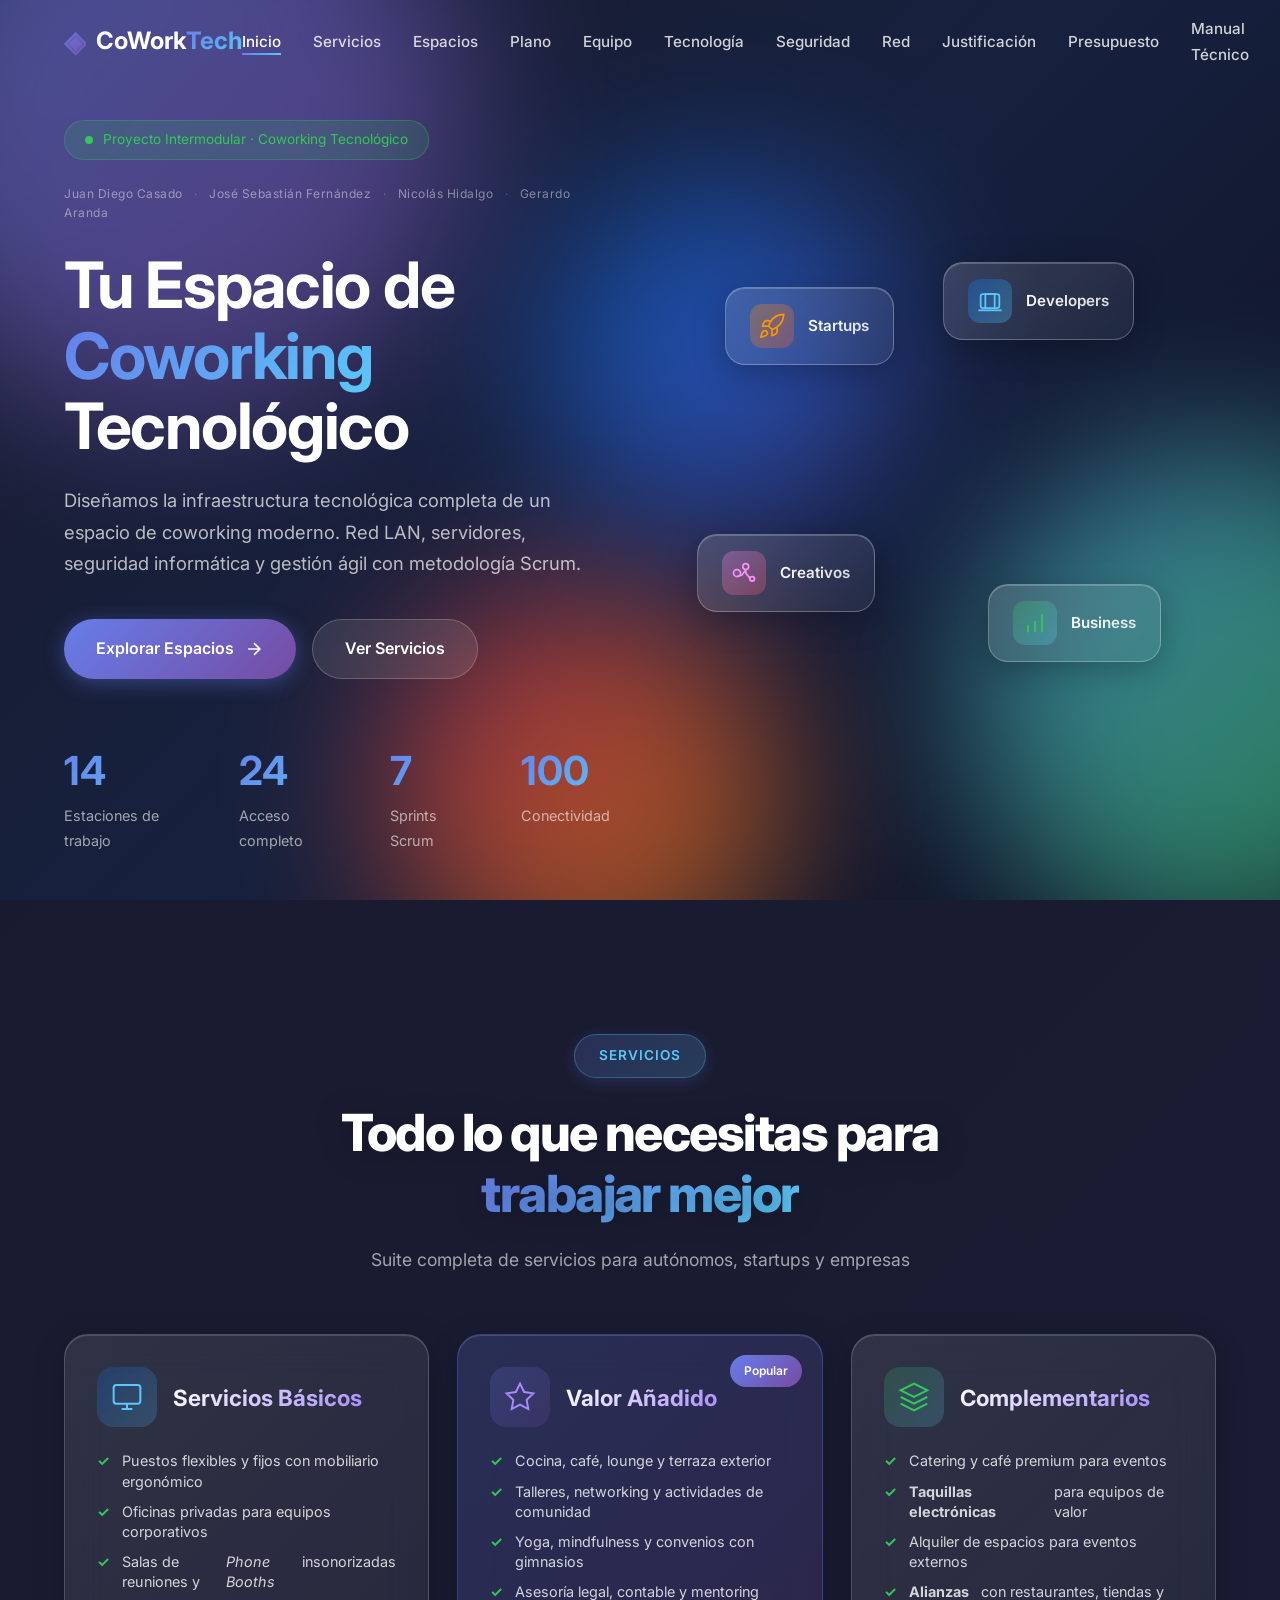
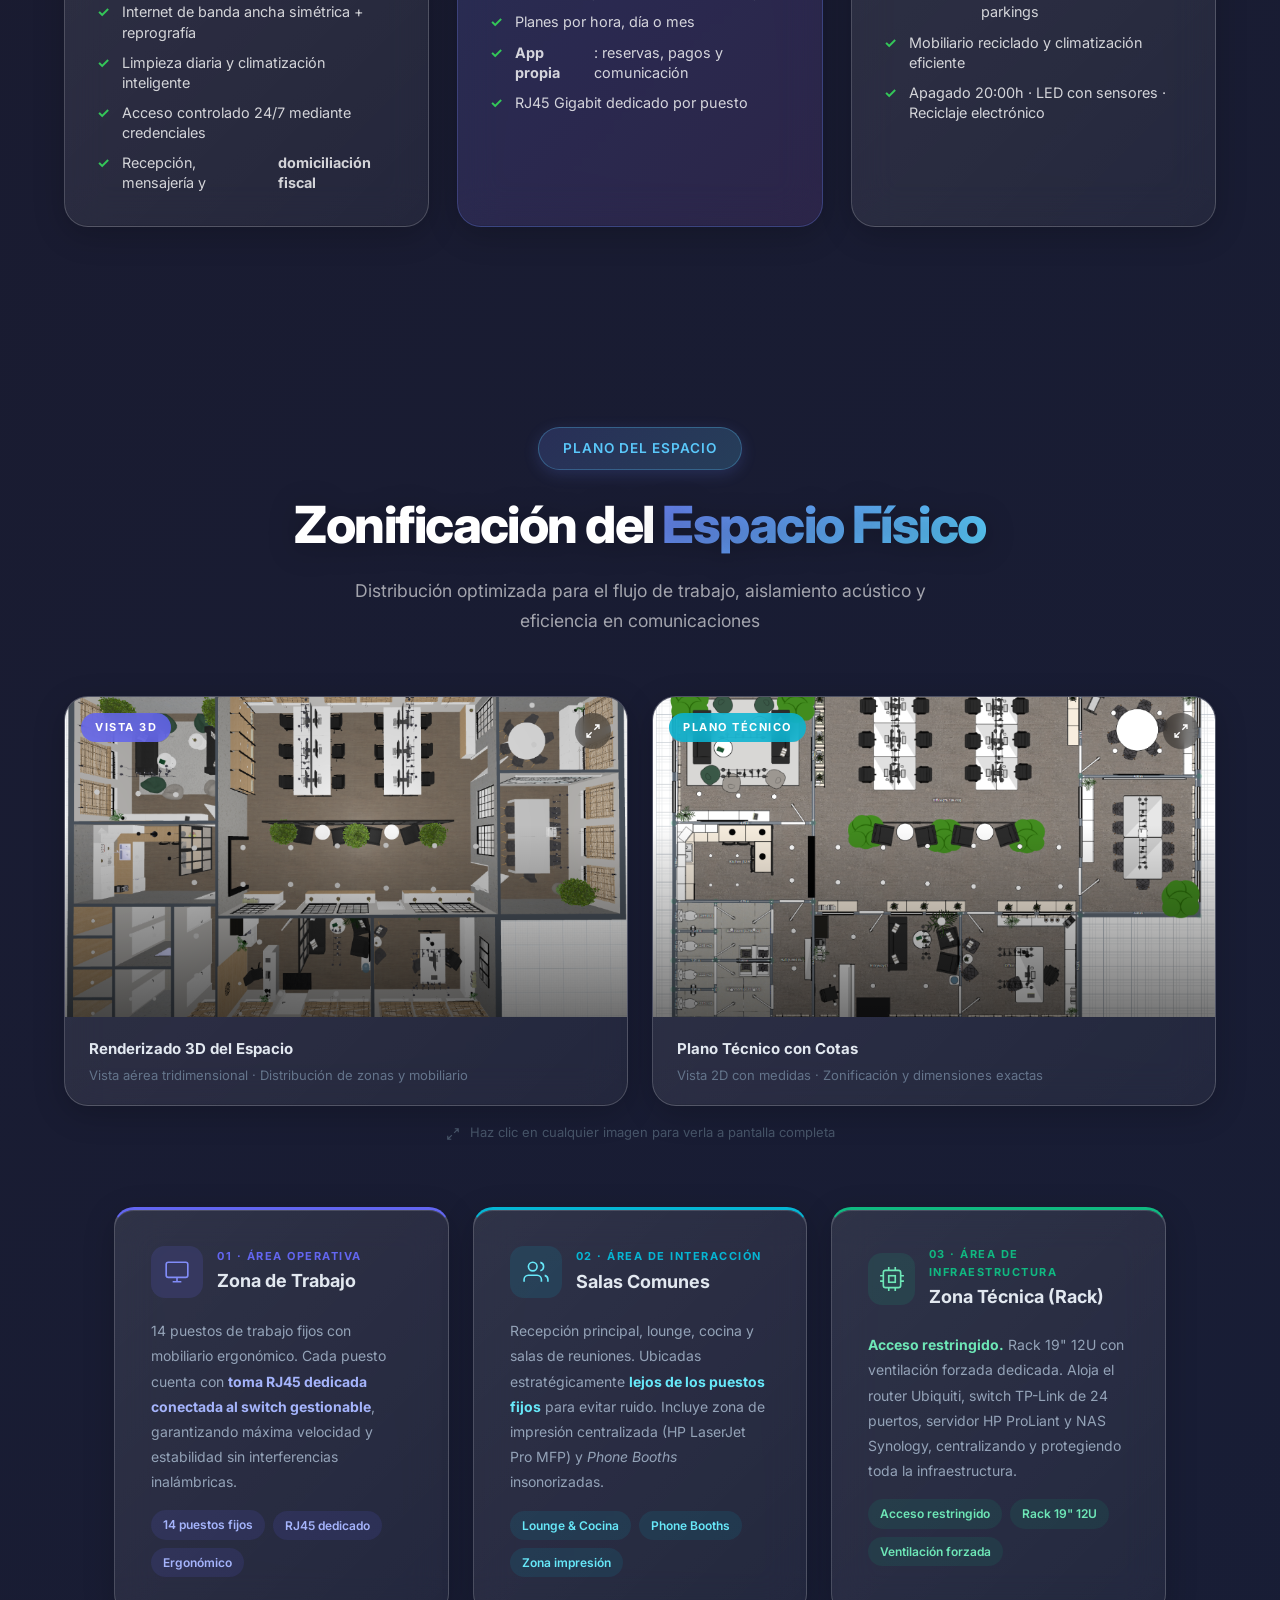
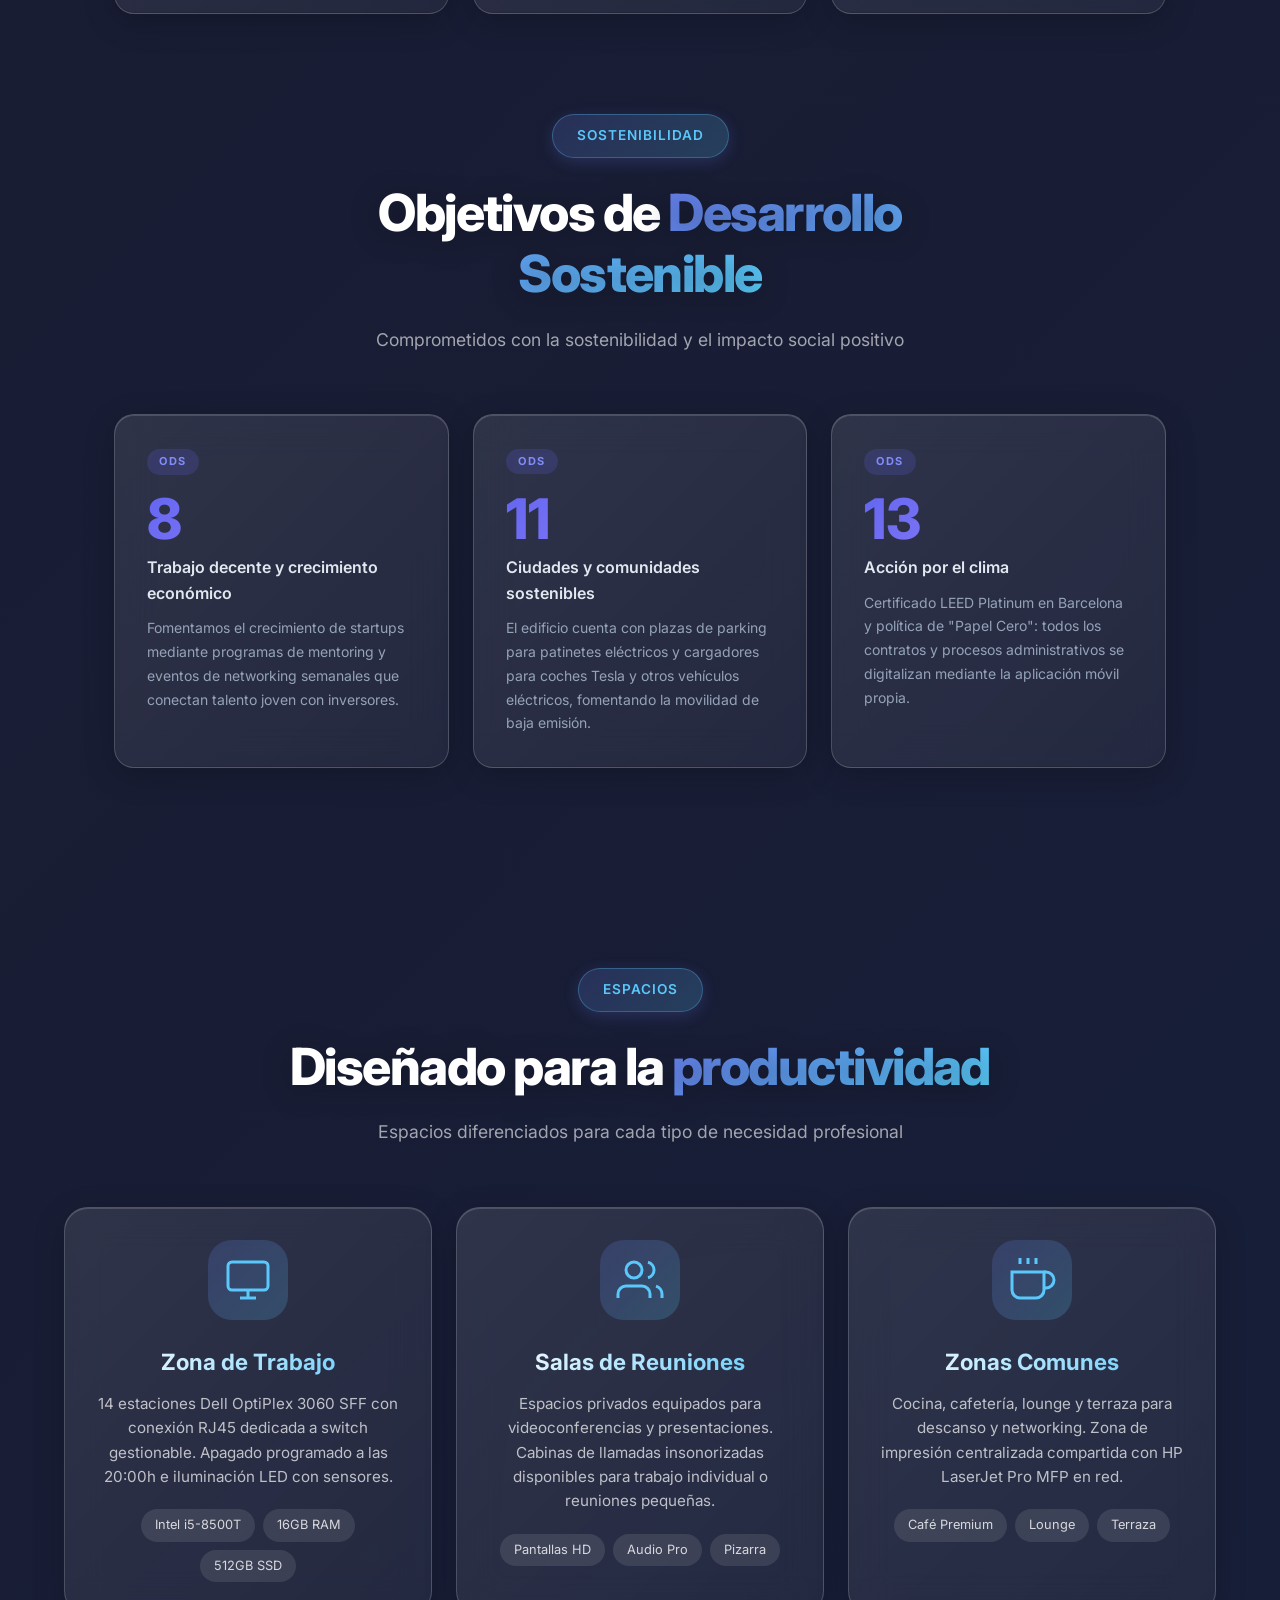
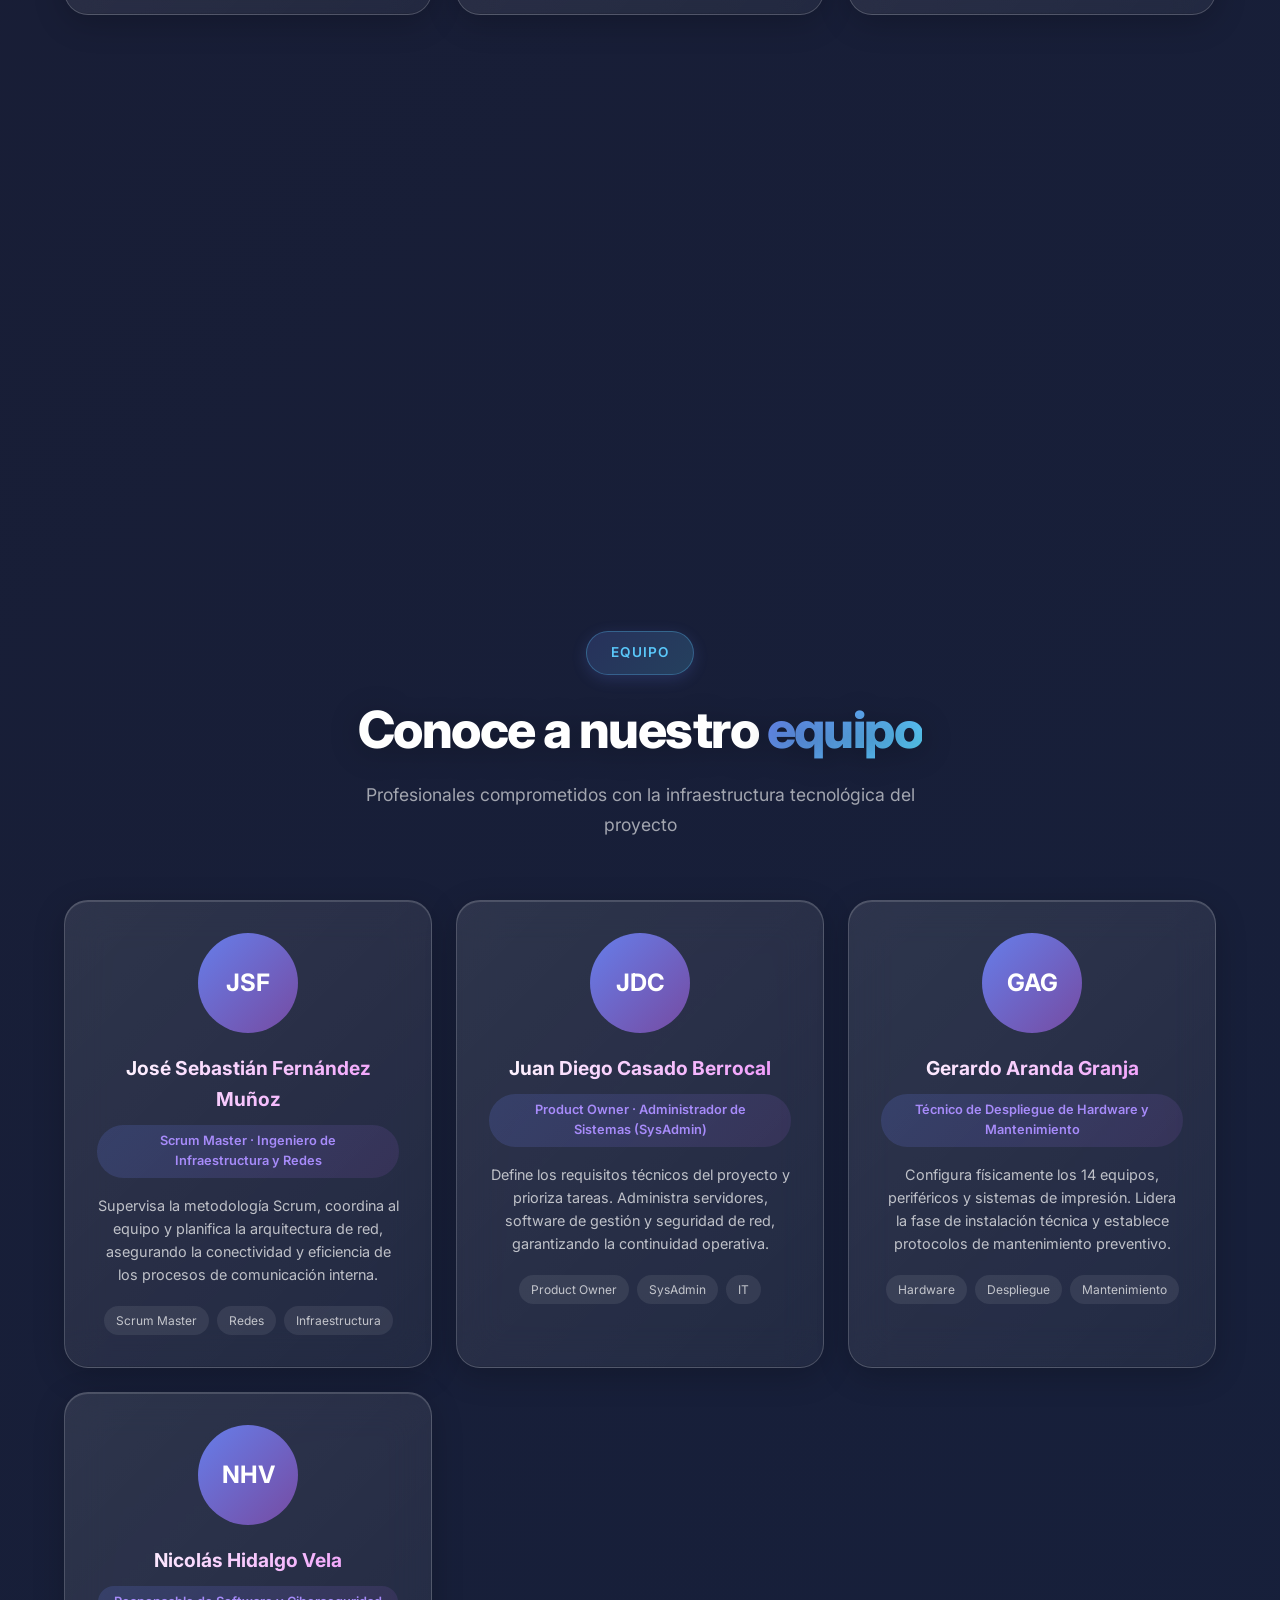
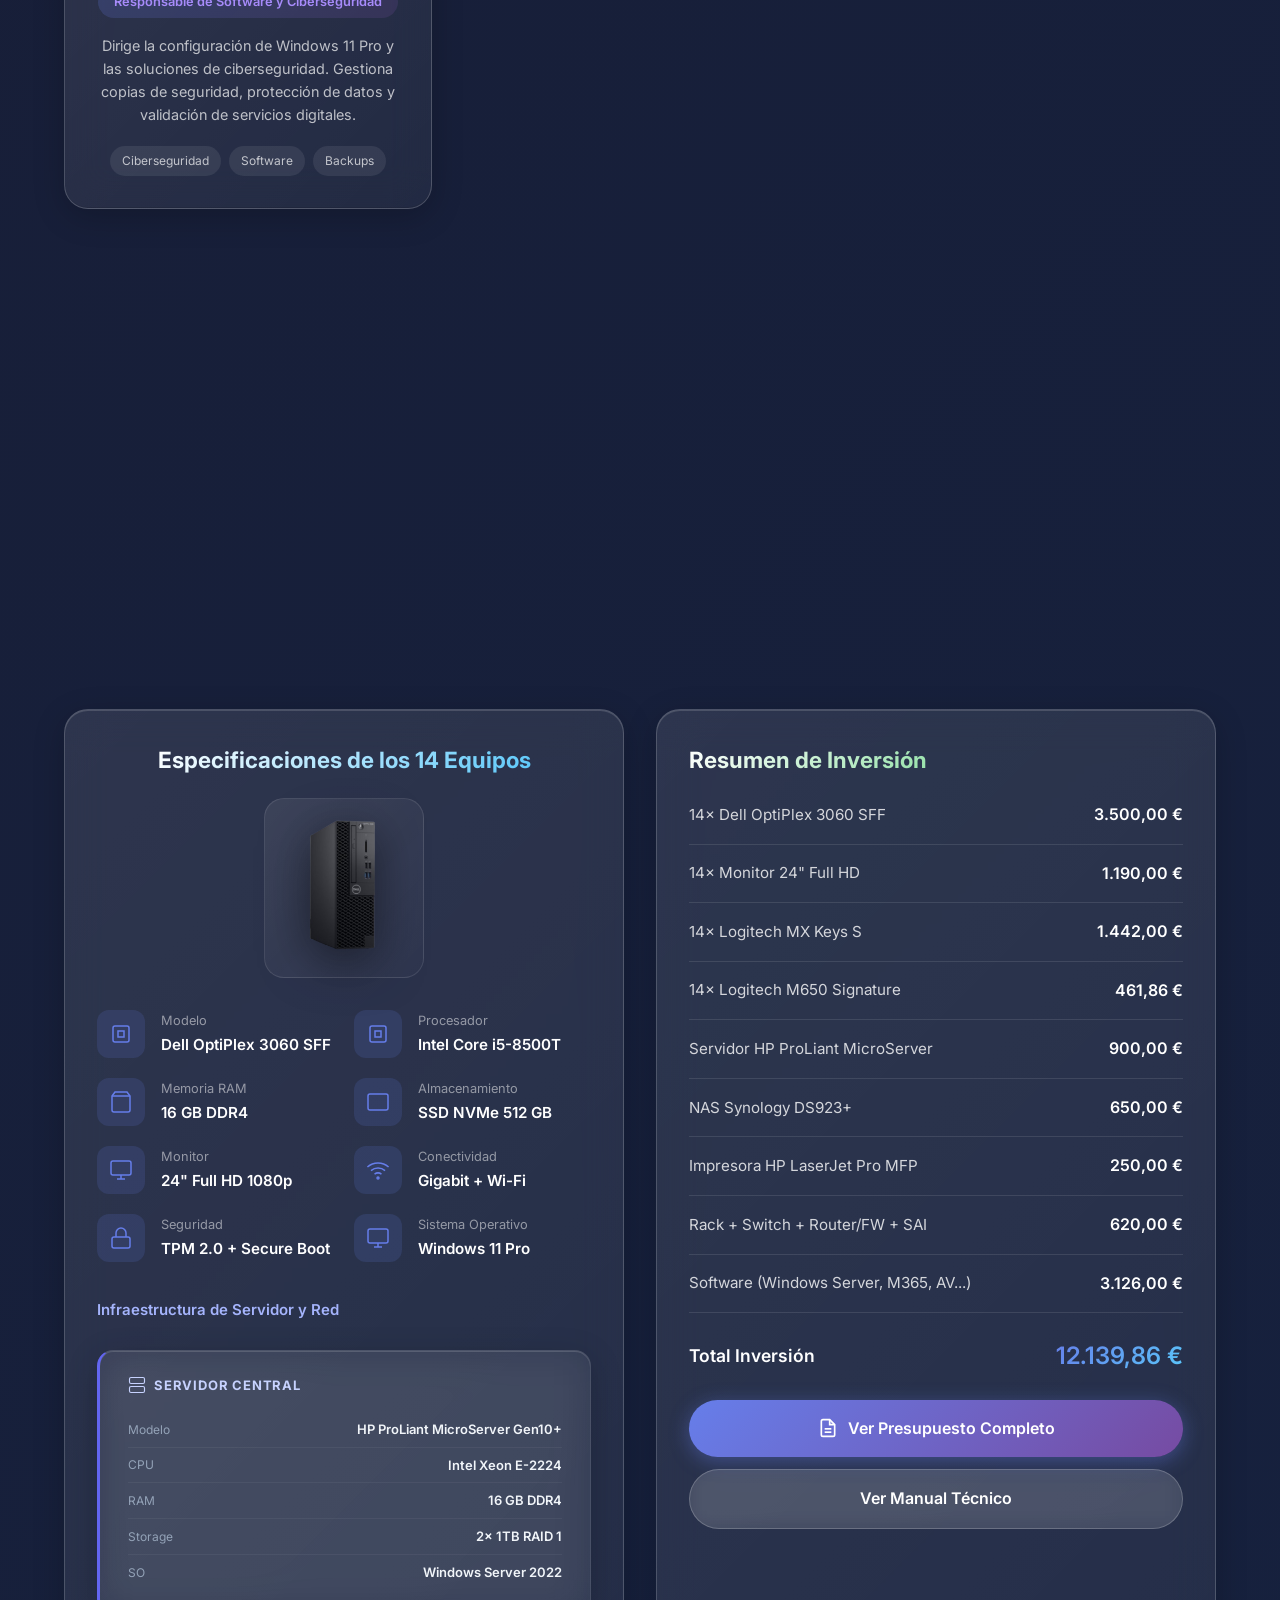
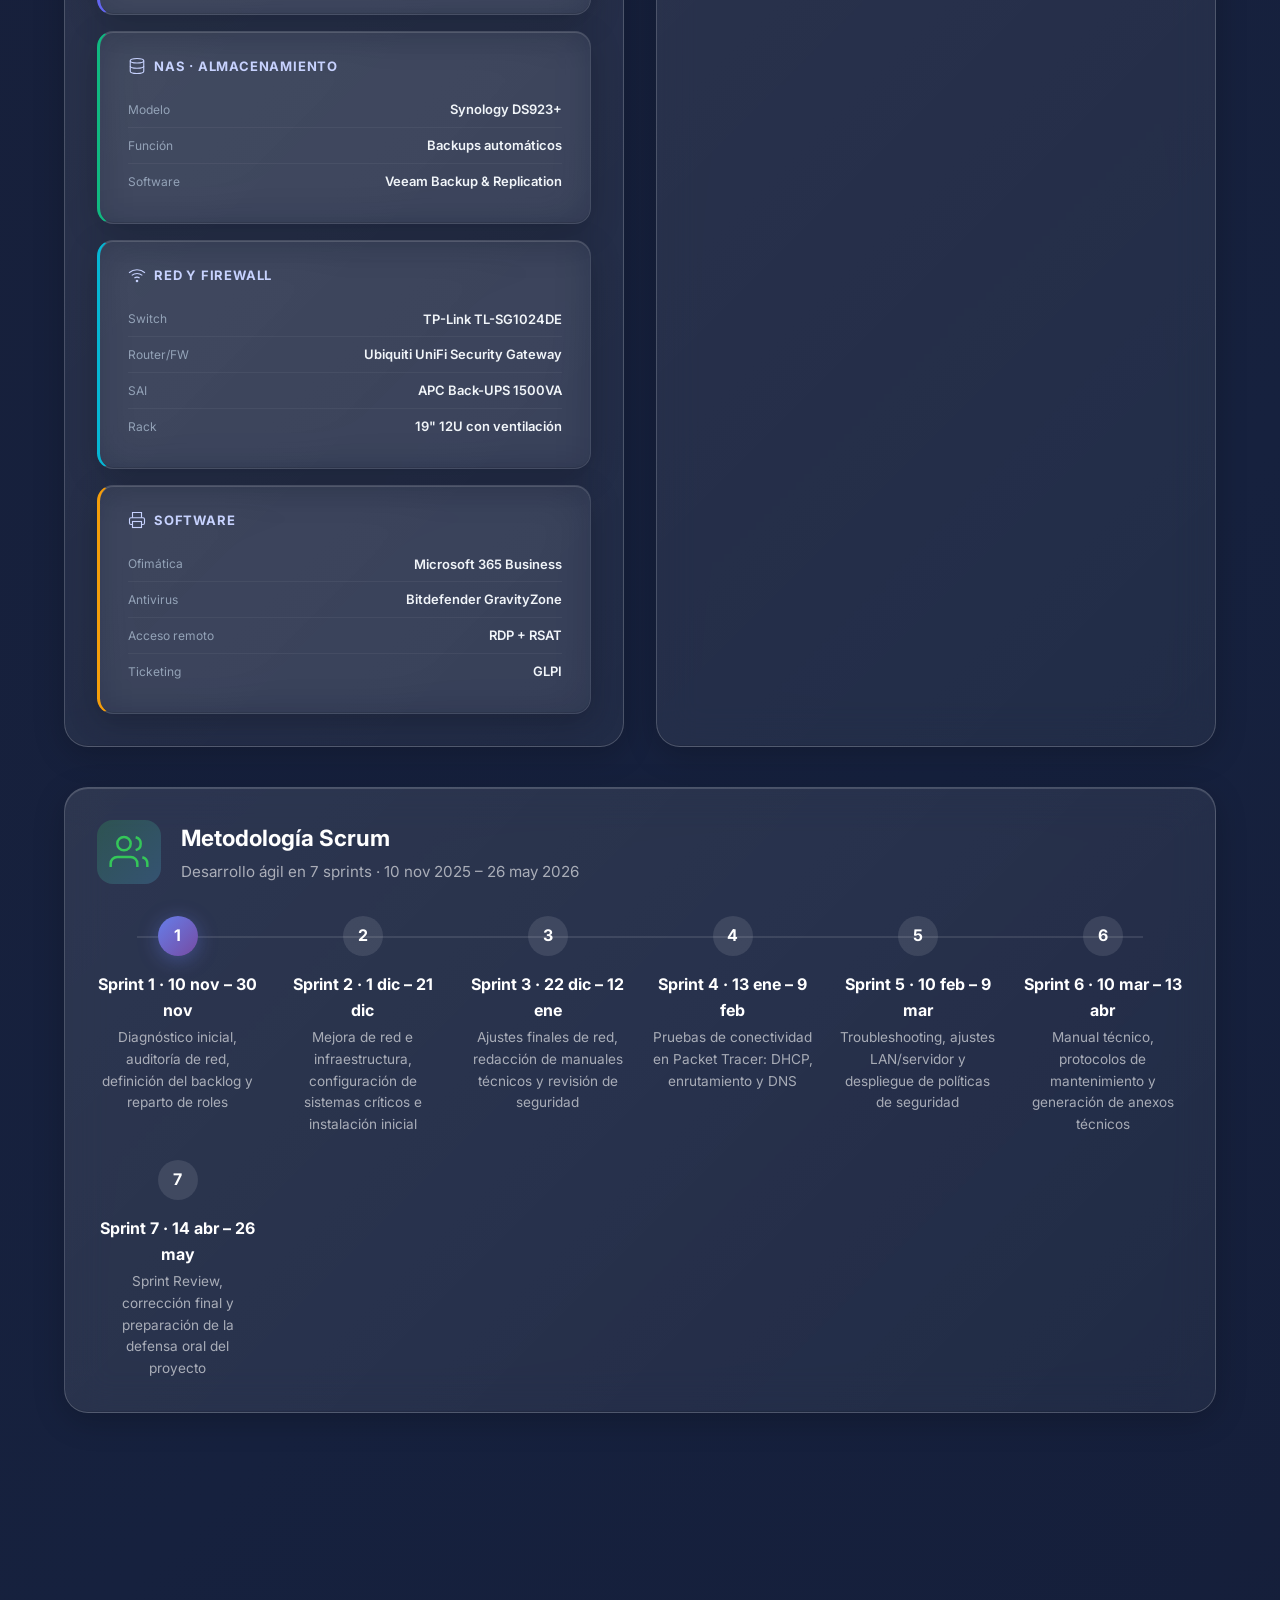
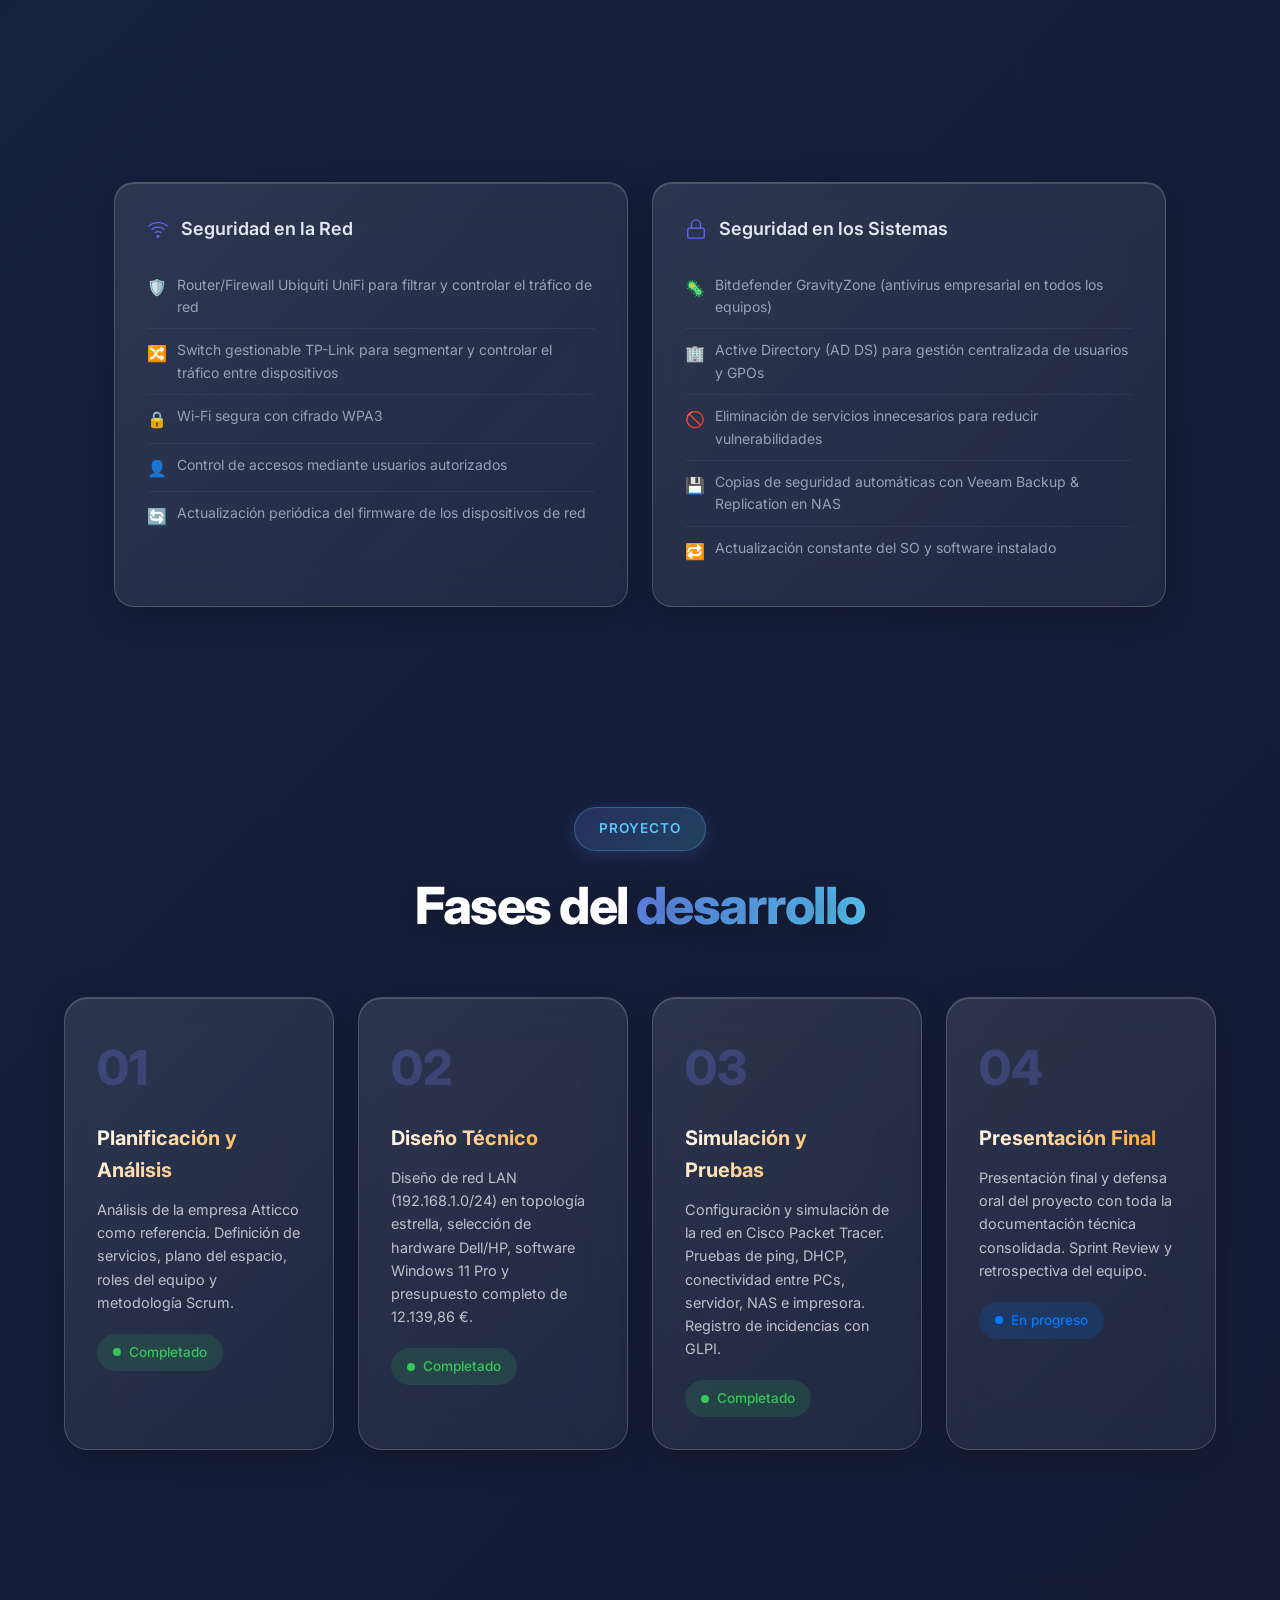
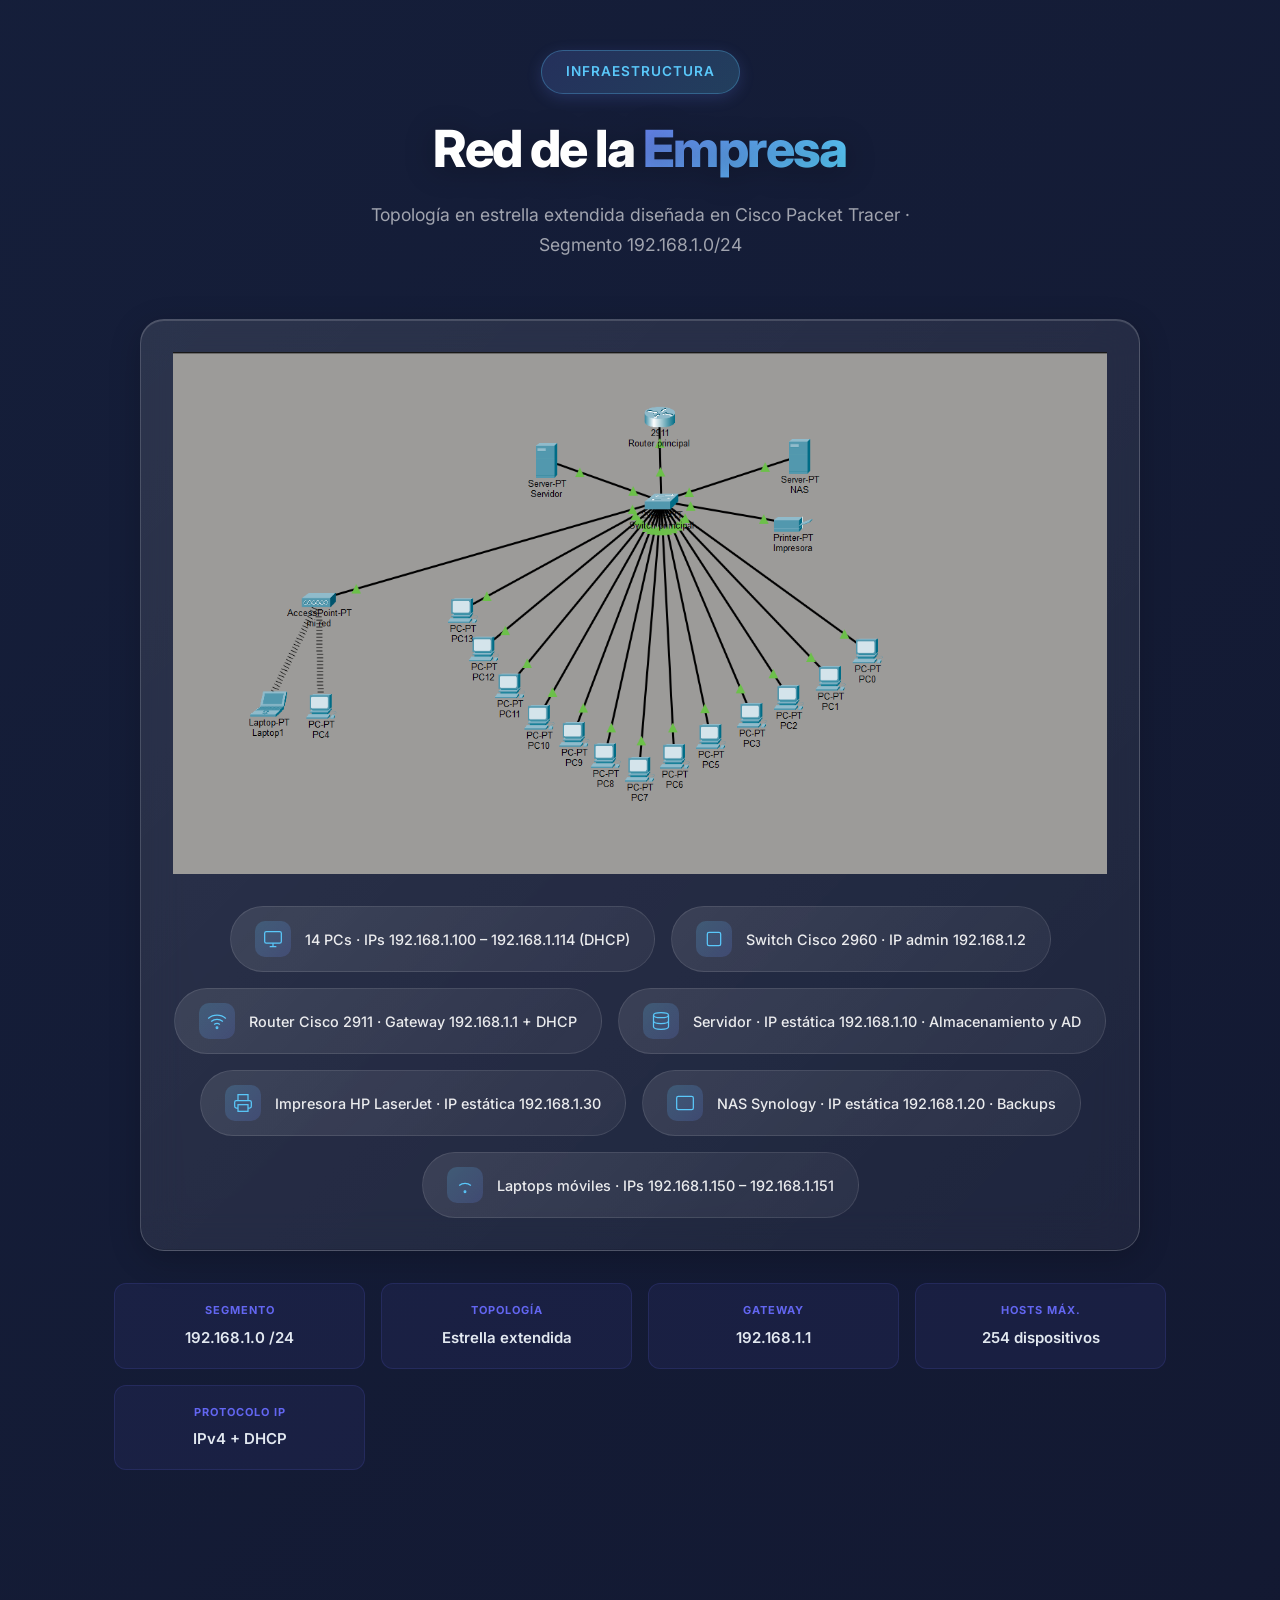
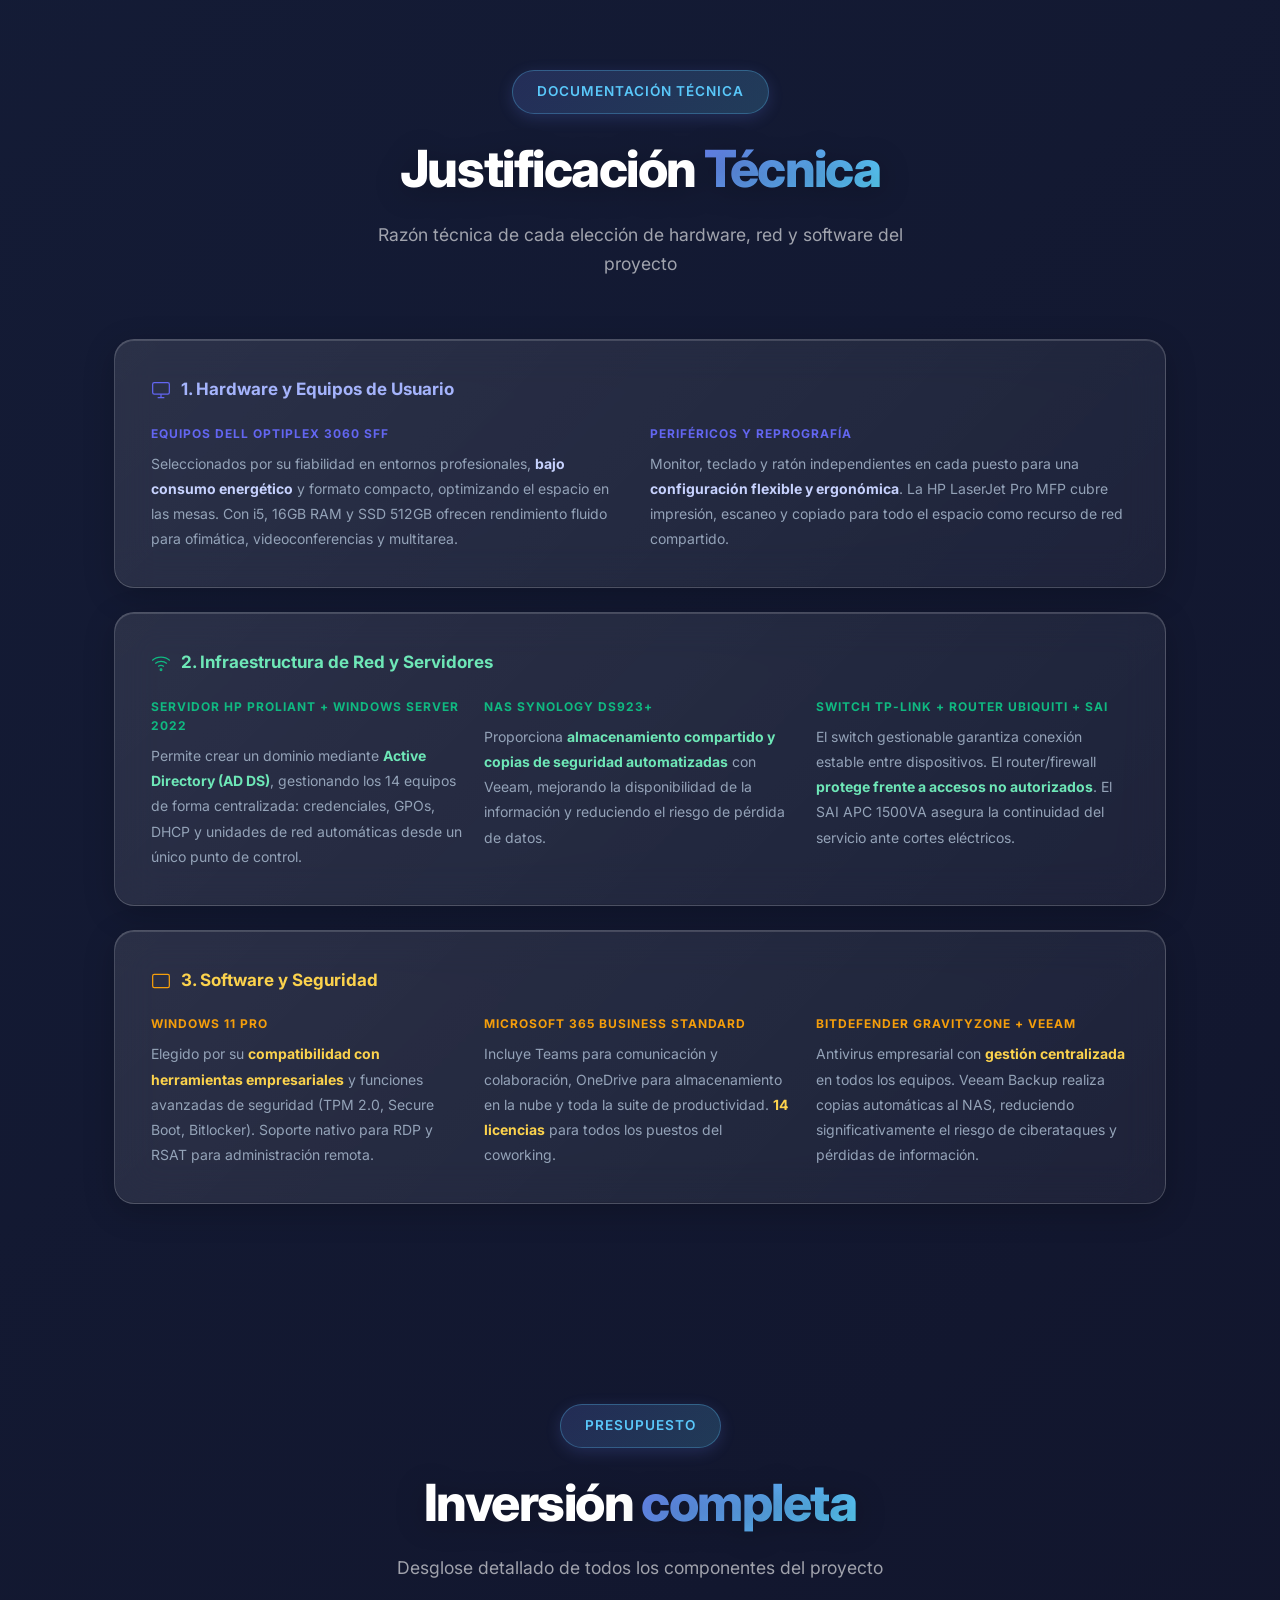
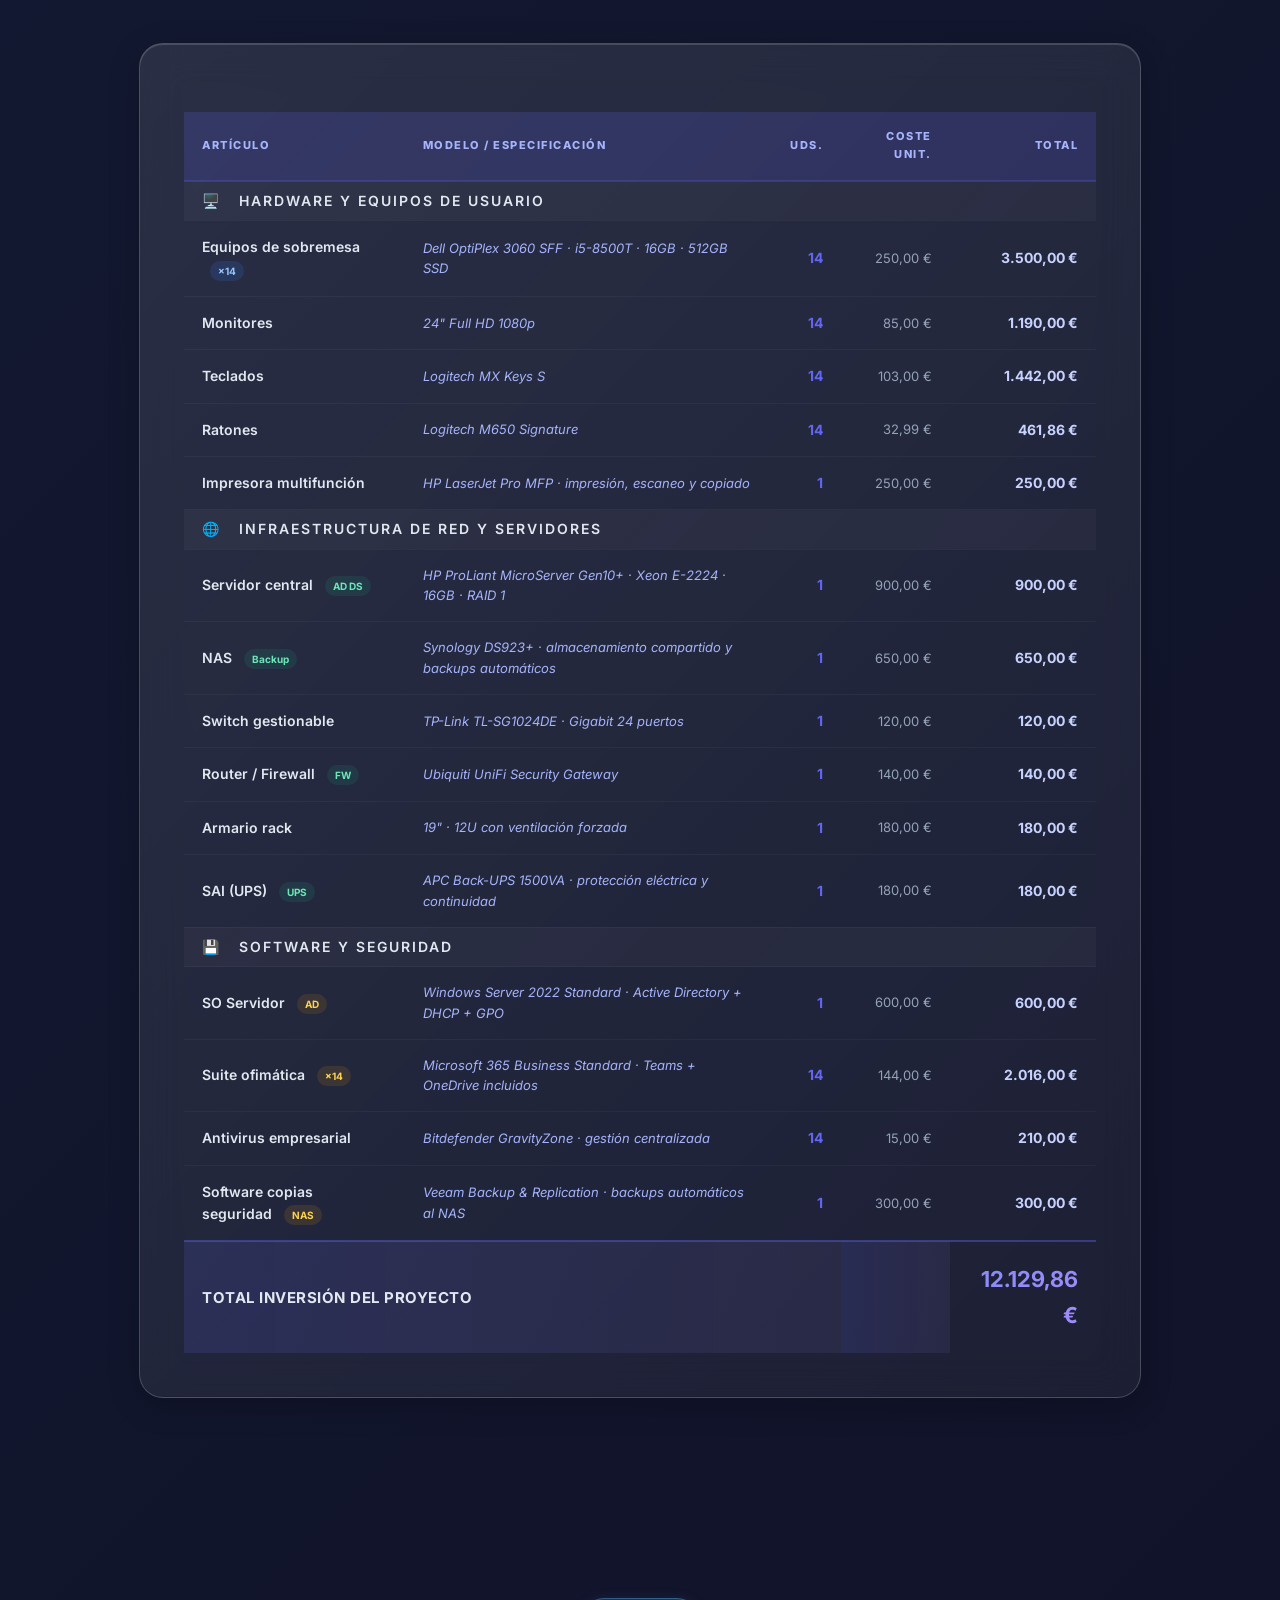
==== commit 29087c48: "Add files via upload" ====
--- a/index.html
+++ b/index.html
@@ -93,47 +93,16 @@
         .spec-key { color: #94a3b8; font-size: 12px; flex-shrink: 0; }
         .spec-val { color: #f1f5f9; font-weight: 600; text-align: right; font-size: 13px; }
 
-        /* ── Hero Team Members ── */
-        .hero-team {
-            display: flex;
-            flex-wrap: wrap;
-            gap: 10px;
-            justify-content: center;
-            margin-bottom: 32px;
+        /* ── Hero Team Names ── */
+        .hero-team-names {
+            font-size: 12px;
+            color: rgba(255,255,255,0.45);
+            letter-spacing: 0.5px;
+            margin-bottom: 28px;
         }
-        .hero-team-member {
-            display: flex;
-            align-items: center;
-            gap: 8px;
-            background: rgba(255,255,255,0.06);
-            border: 1px solid rgba(255,255,255,0.1);
-            padding: 7px 16px 7px 8px;
-            border-radius: 50px;
-            backdrop-filter: blur(8px);
-            transition: all 0.2s ease;
-        }
-        .hero-team-member:hover {
-            background: rgba(99,102,241,0.15);
-            border-color: rgba(99,102,241,0.35);
-            transform: translateY(-2px);
-        }
-        .hero-team-avatar {
-            width: 28px;
-            height: 28px;
-            border-radius: 50%;
-            display: flex;
-            align-items: center;
-            justify-content: center;
-            font-size: 10px;
-            font-weight: 800;
-            color: #fff;
-            flex-shrink: 0;
-        }
-        .hero-team-name {
-            font-size: 13px;
-            font-weight: 600;
-            color: #e2e8f0;
-            white-space: nowrap;
+        .hero-team-names span {
+            color: rgba(255,255,255,0.25);
+            margin: 0 8px;
         }
     </style>
 </head>
@@ -186,24 +155,15 @@
             </div>
 
             <!-- Team Members -->
-            <div class="hero-team">
-                <div class="hero-team-member">
-                    <div class="hero-team-avatar" style="background:linear-gradient(135deg,#6366f1,#a78bfa);">JD</div>
-                    <span class="hero-team-name">Juan Diego Casado</span>
-                </div>
-                <div class="hero-team-member">
-                    <div class="hero-team-avatar" style="background:linear-gradient(135deg,#06b6d4,#0ea5e9);">JS</div>
-                    <span class="hero-team-name">José Sebastián Fernández</span>
-                </div>
-                <div class="hero-team-member">
-                    <div class="hero-team-avatar" style="background:linear-gradient(135deg,#10b981,#34d399);">NH</div>
-                    <span class="hero-team-name">Nicolás Hidalgo</span>
-                </div>
-                <div class="hero-team-member">
-                    <div class="hero-team-avatar" style="background:linear-gradient(135deg,#f59e0b,#fbbf24);">GA</div>
-                    <span class="hero-team-name">Gerardo Aranda</span>
-                </div>
-            </div>
+            <p class="hero-team-names">
+                Juan Diego Casado
+                <span>·</span>
+                José Sebastián Fernández
+                <span>·</span>
+                Nicolás Hidalgo
+                <span>·</span>
+                Gerardo Aranda
+            </p>
             <h1 class="hero-title">
                 Tu Espacio de
                 <span class="gradient-text">Coworking</span>
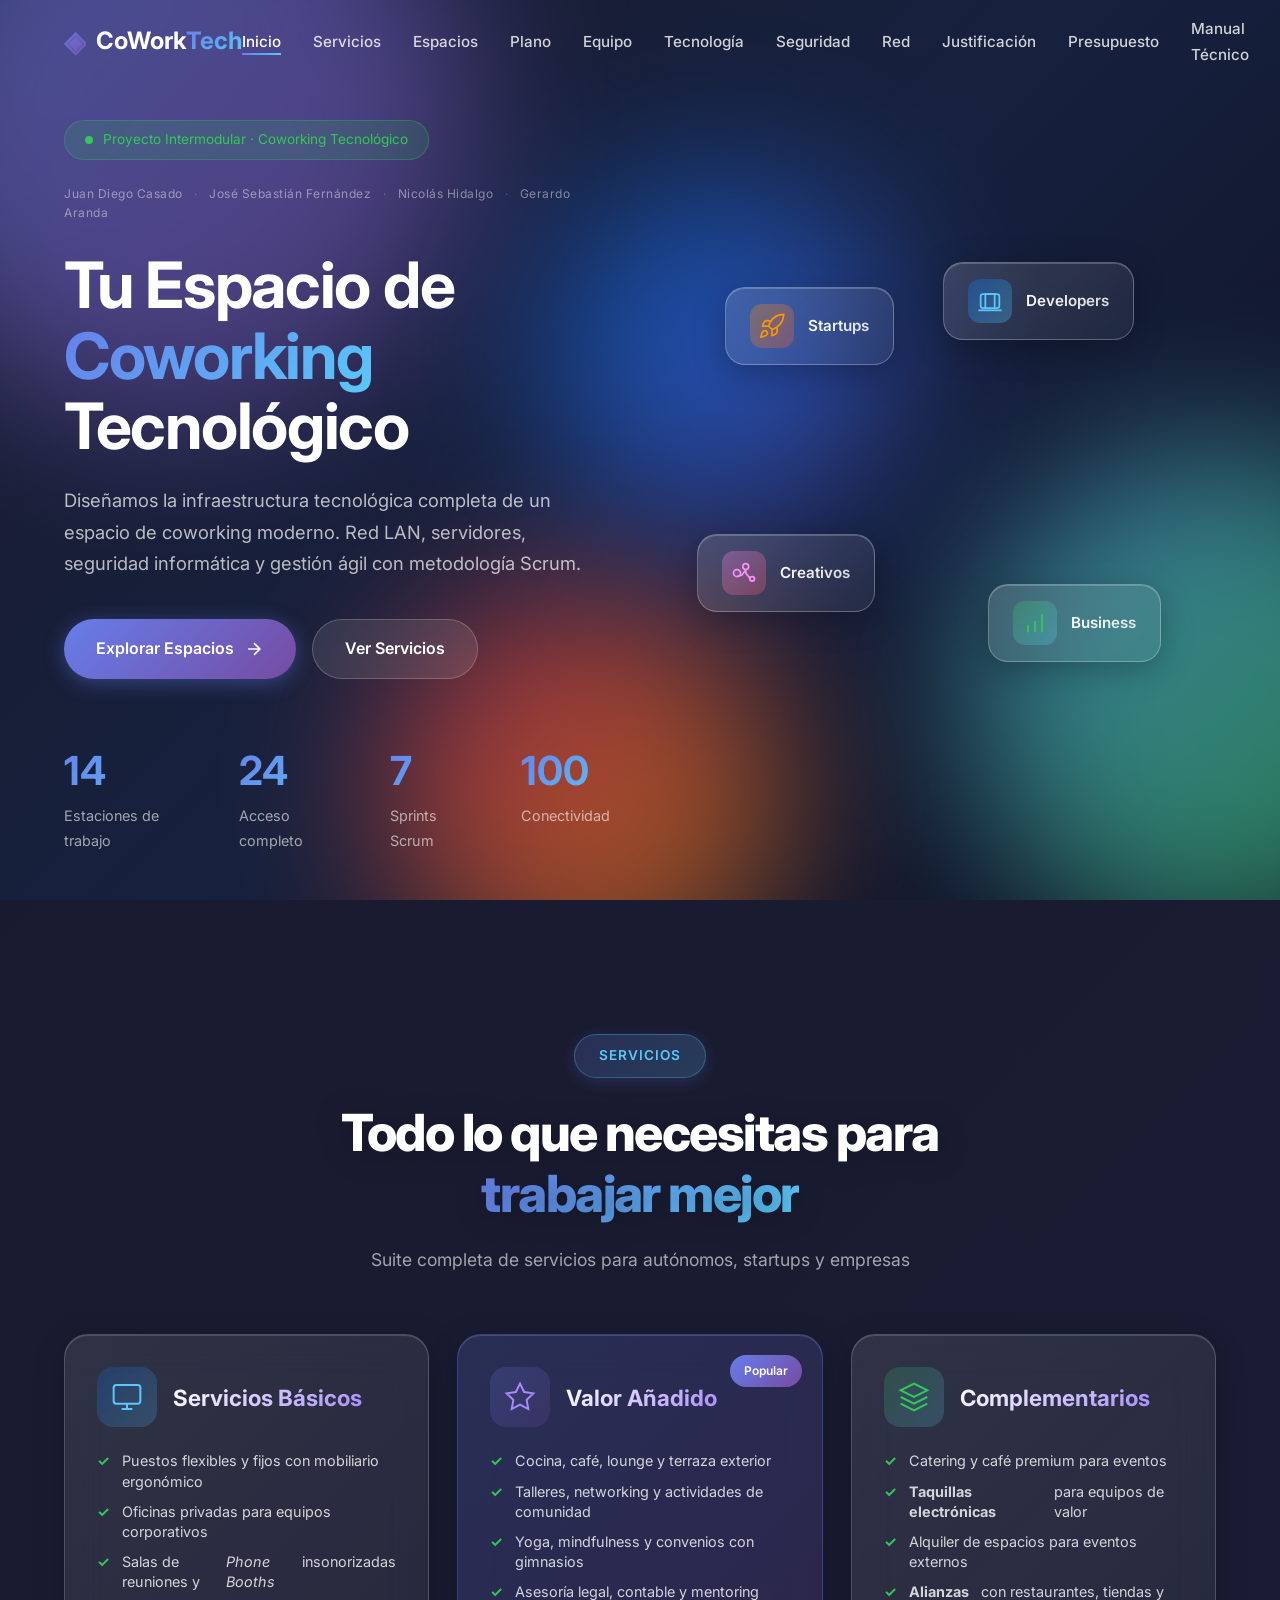
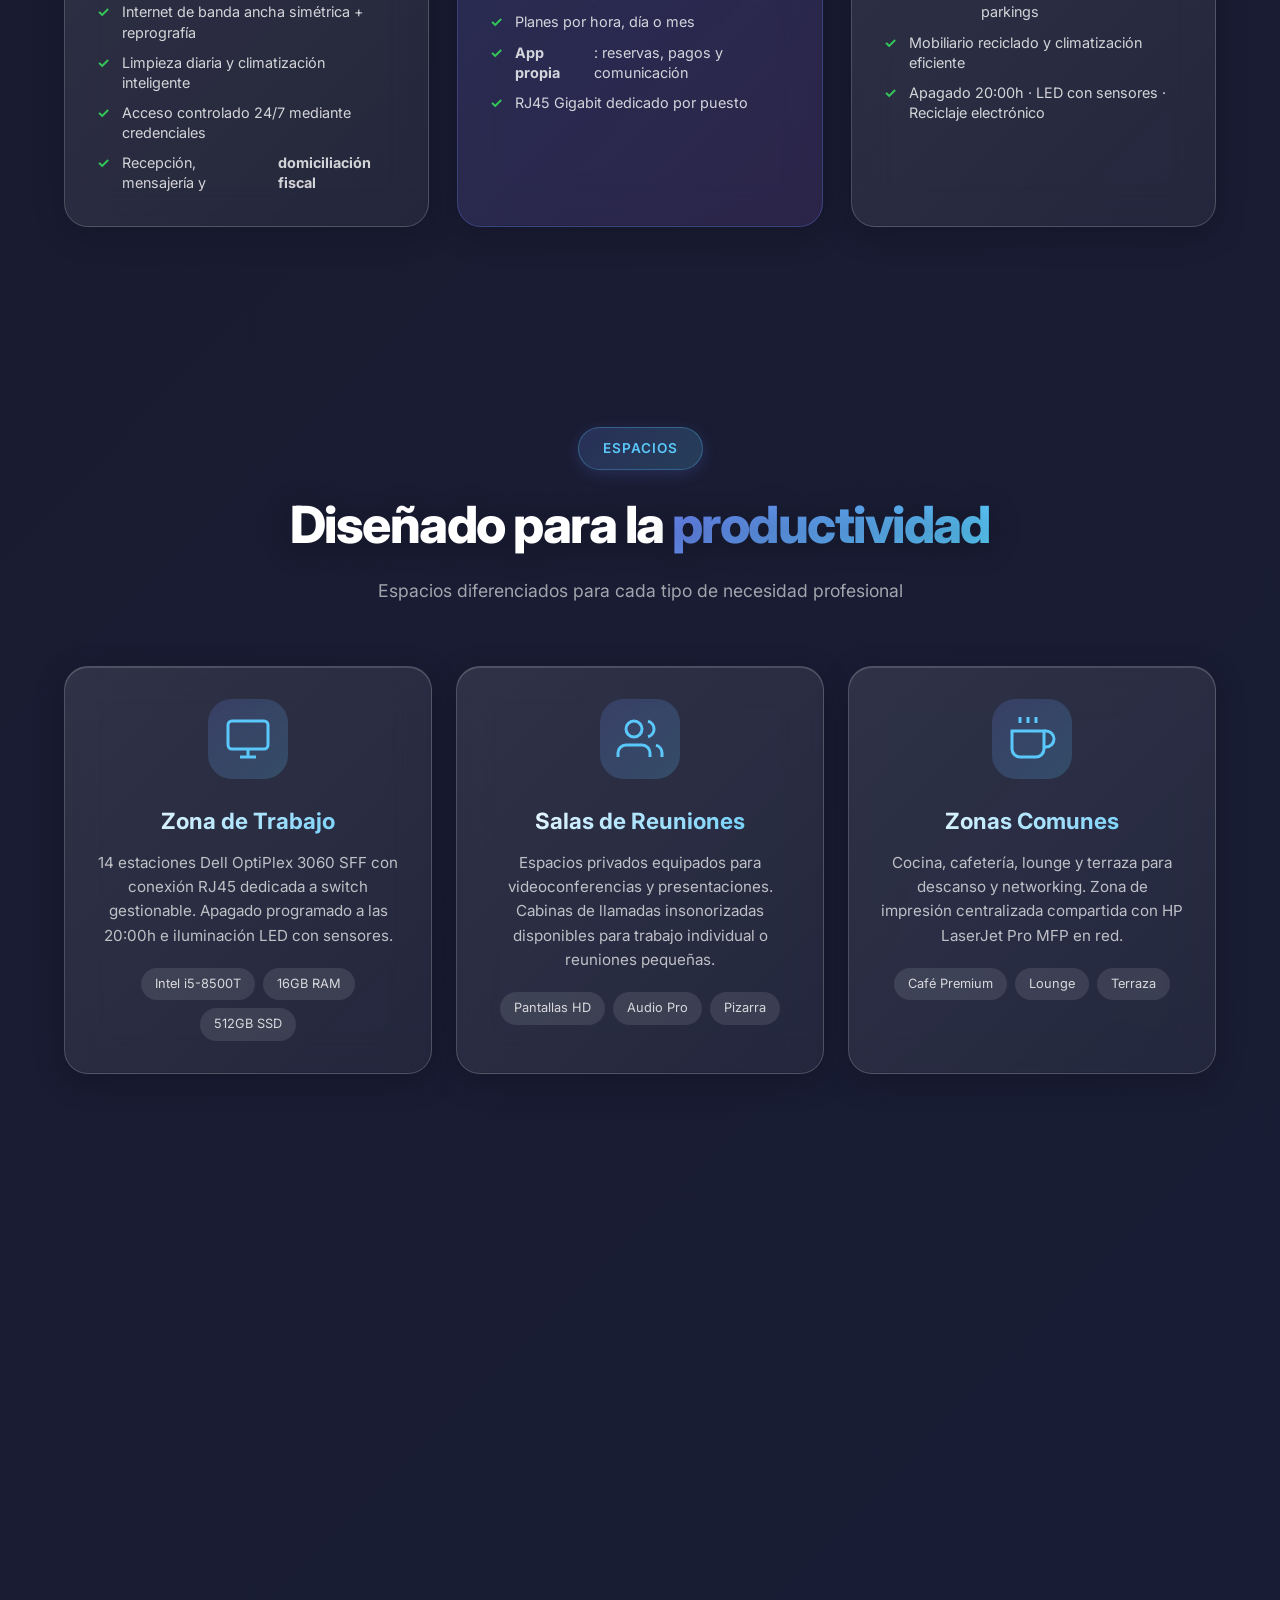
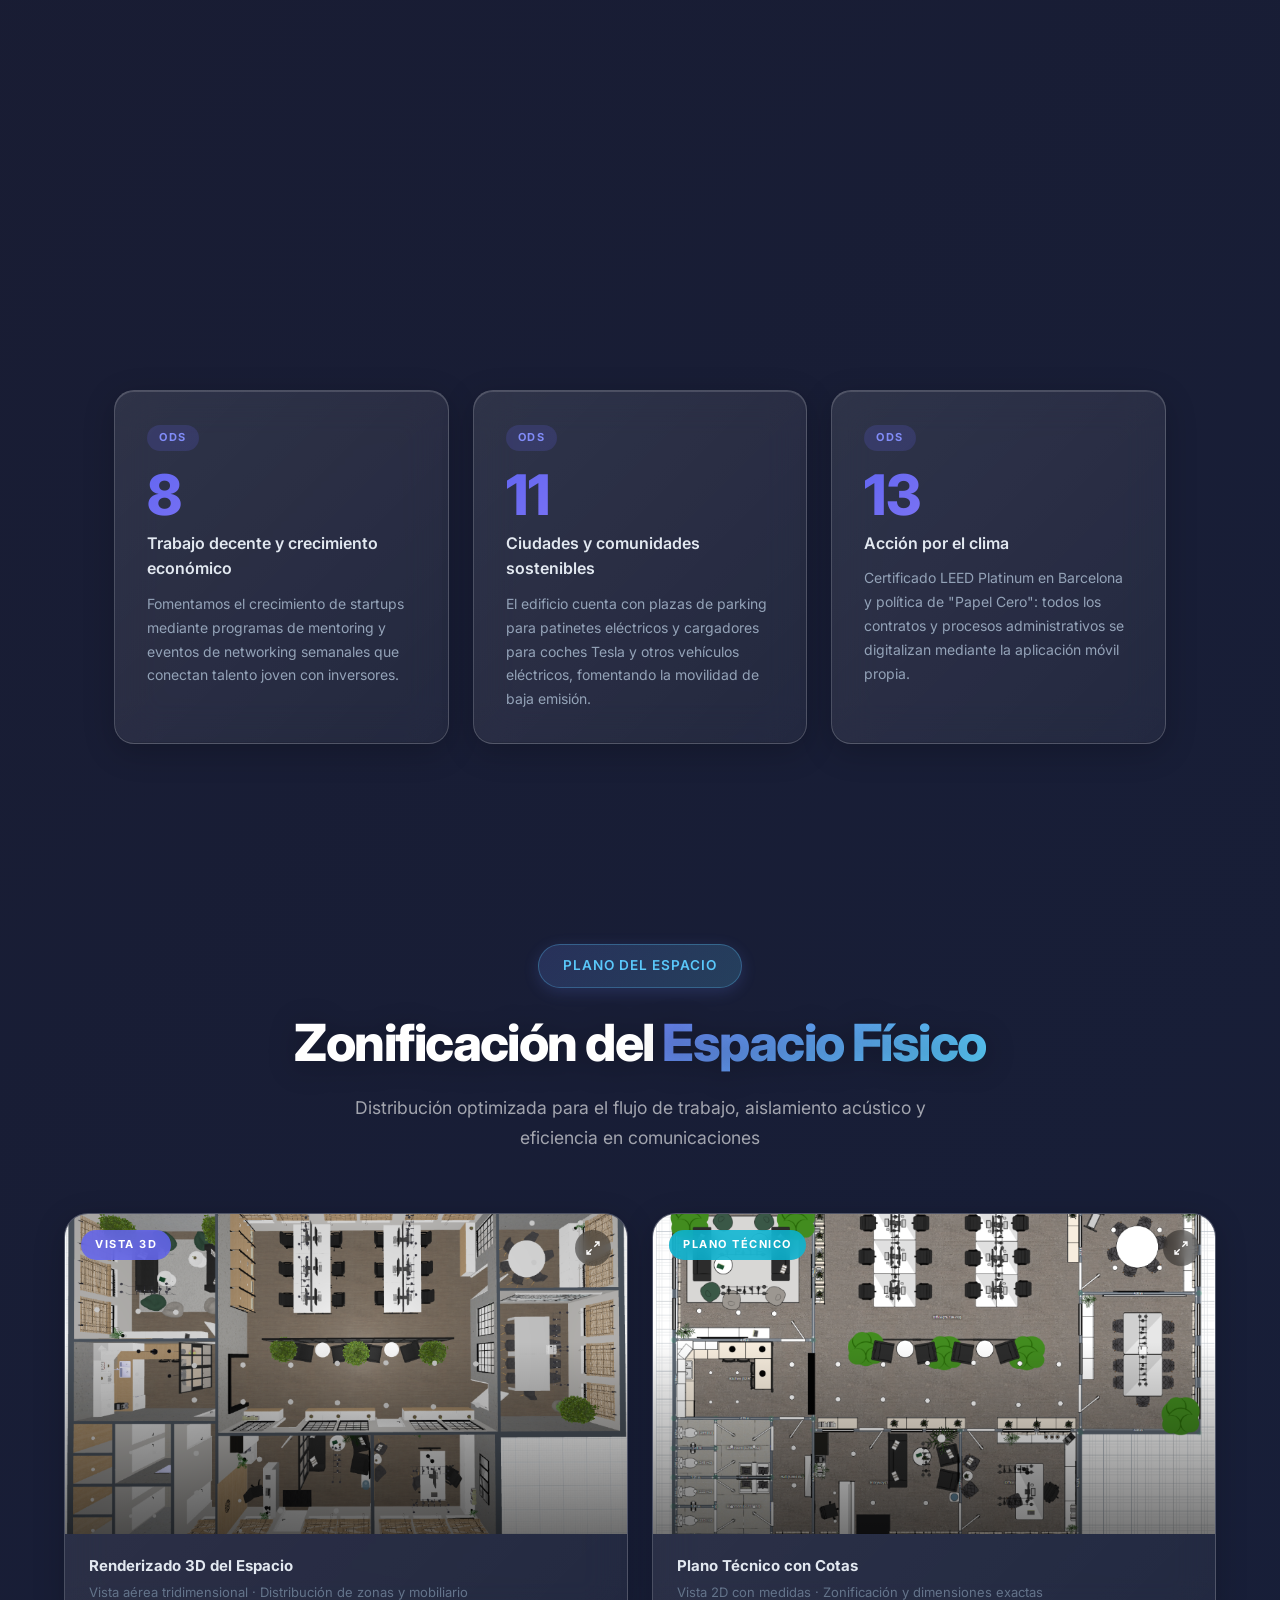
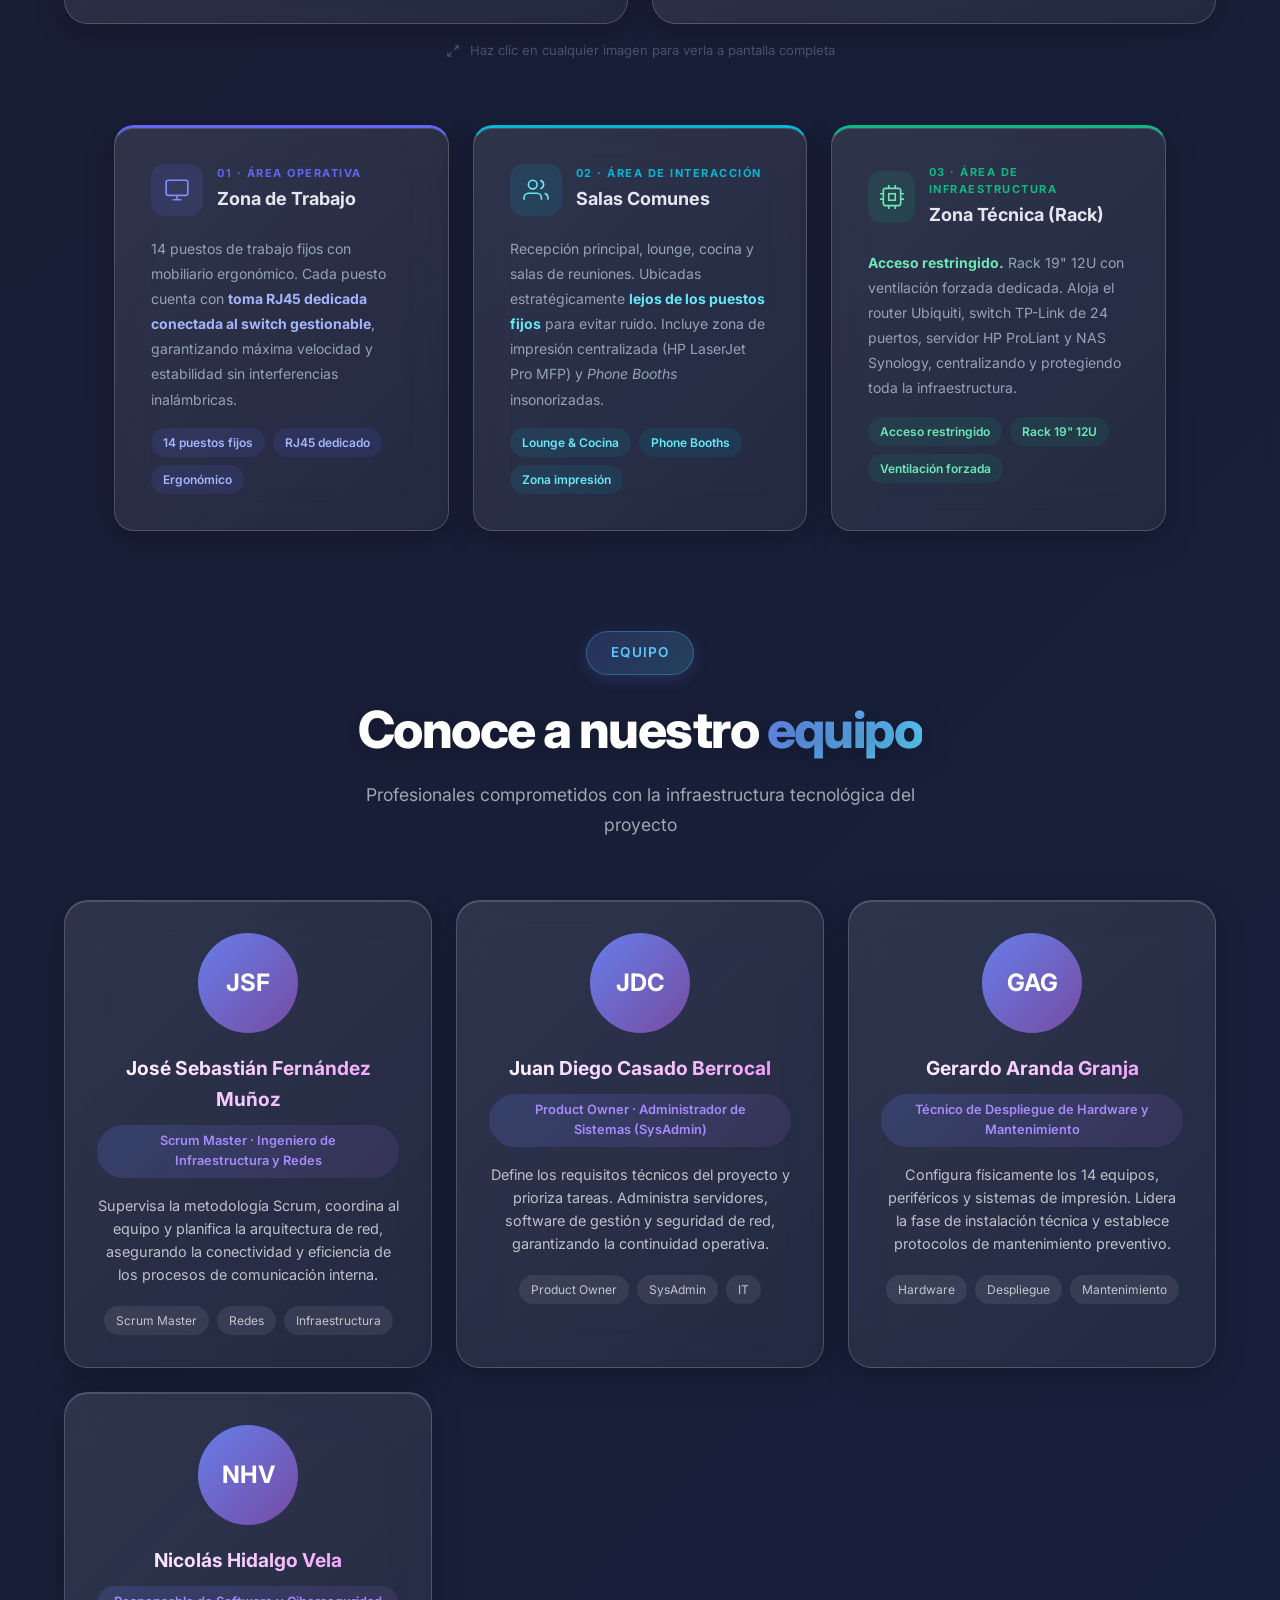
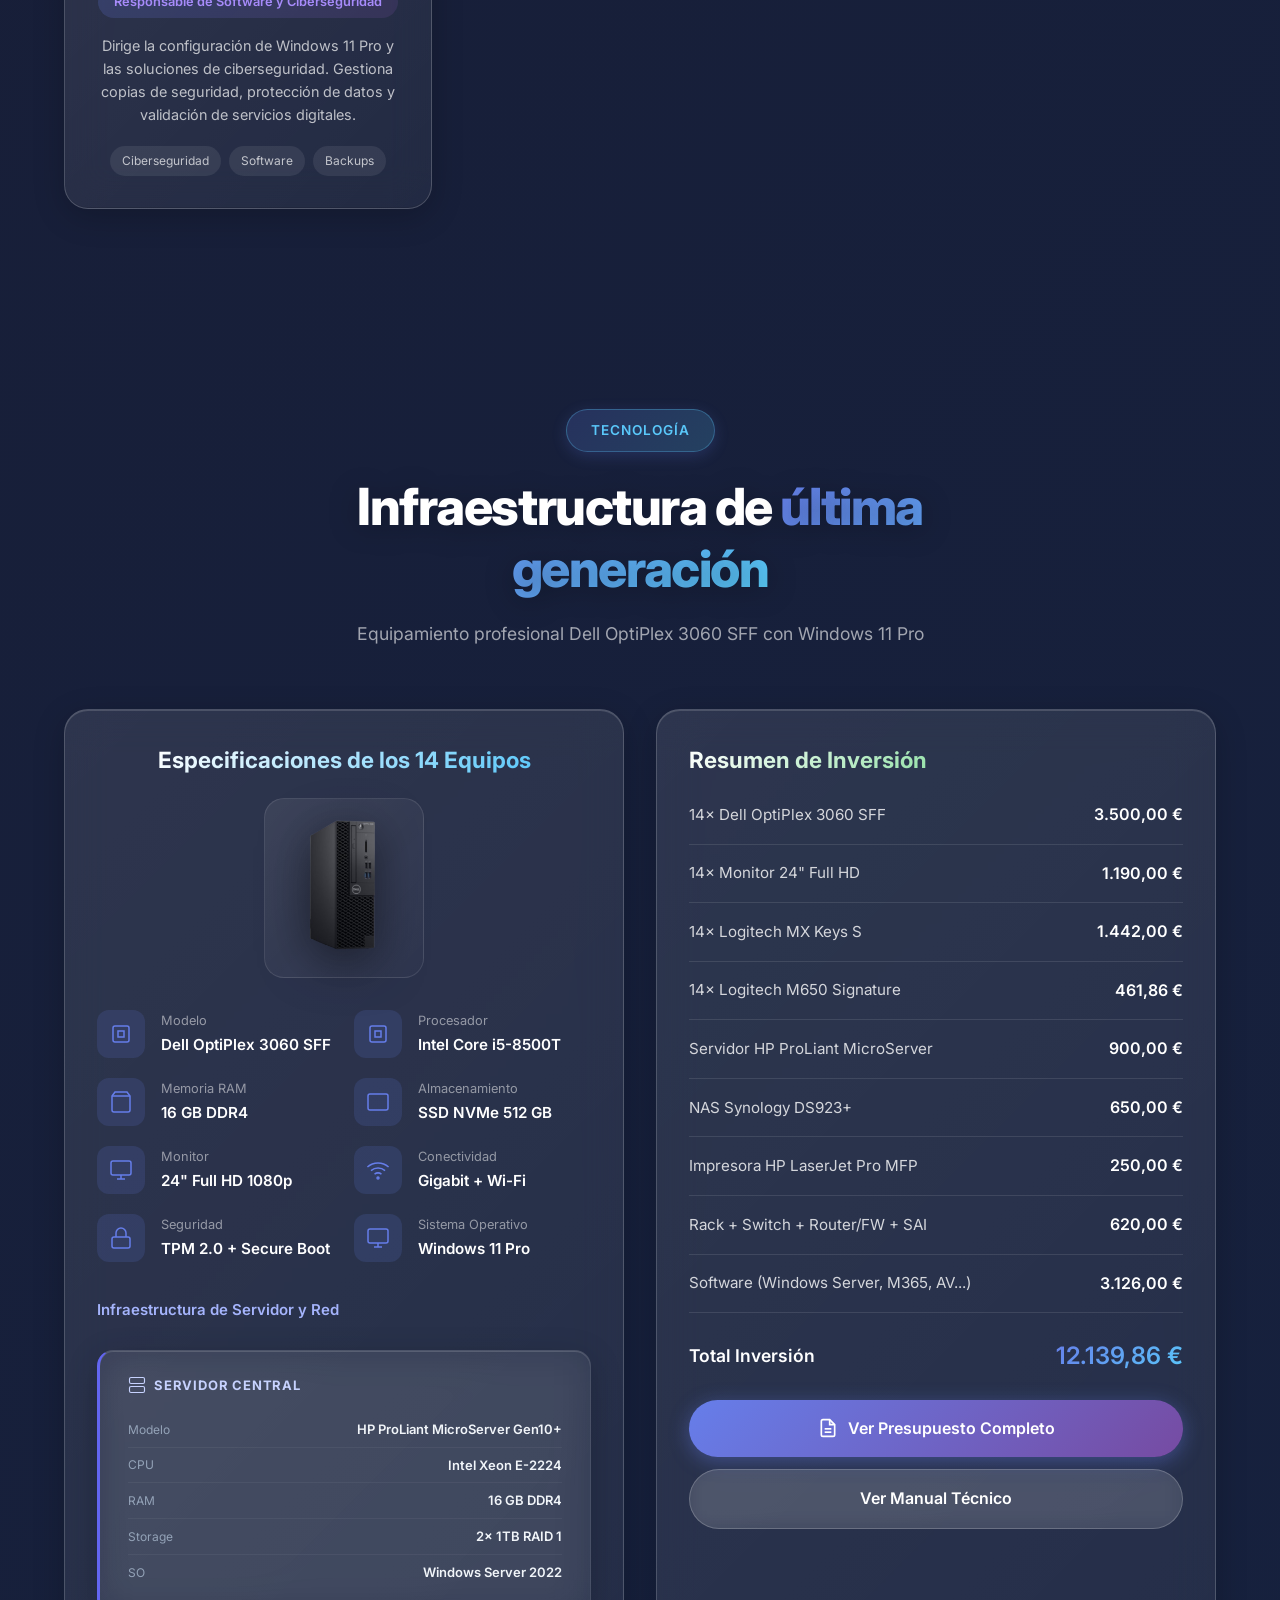
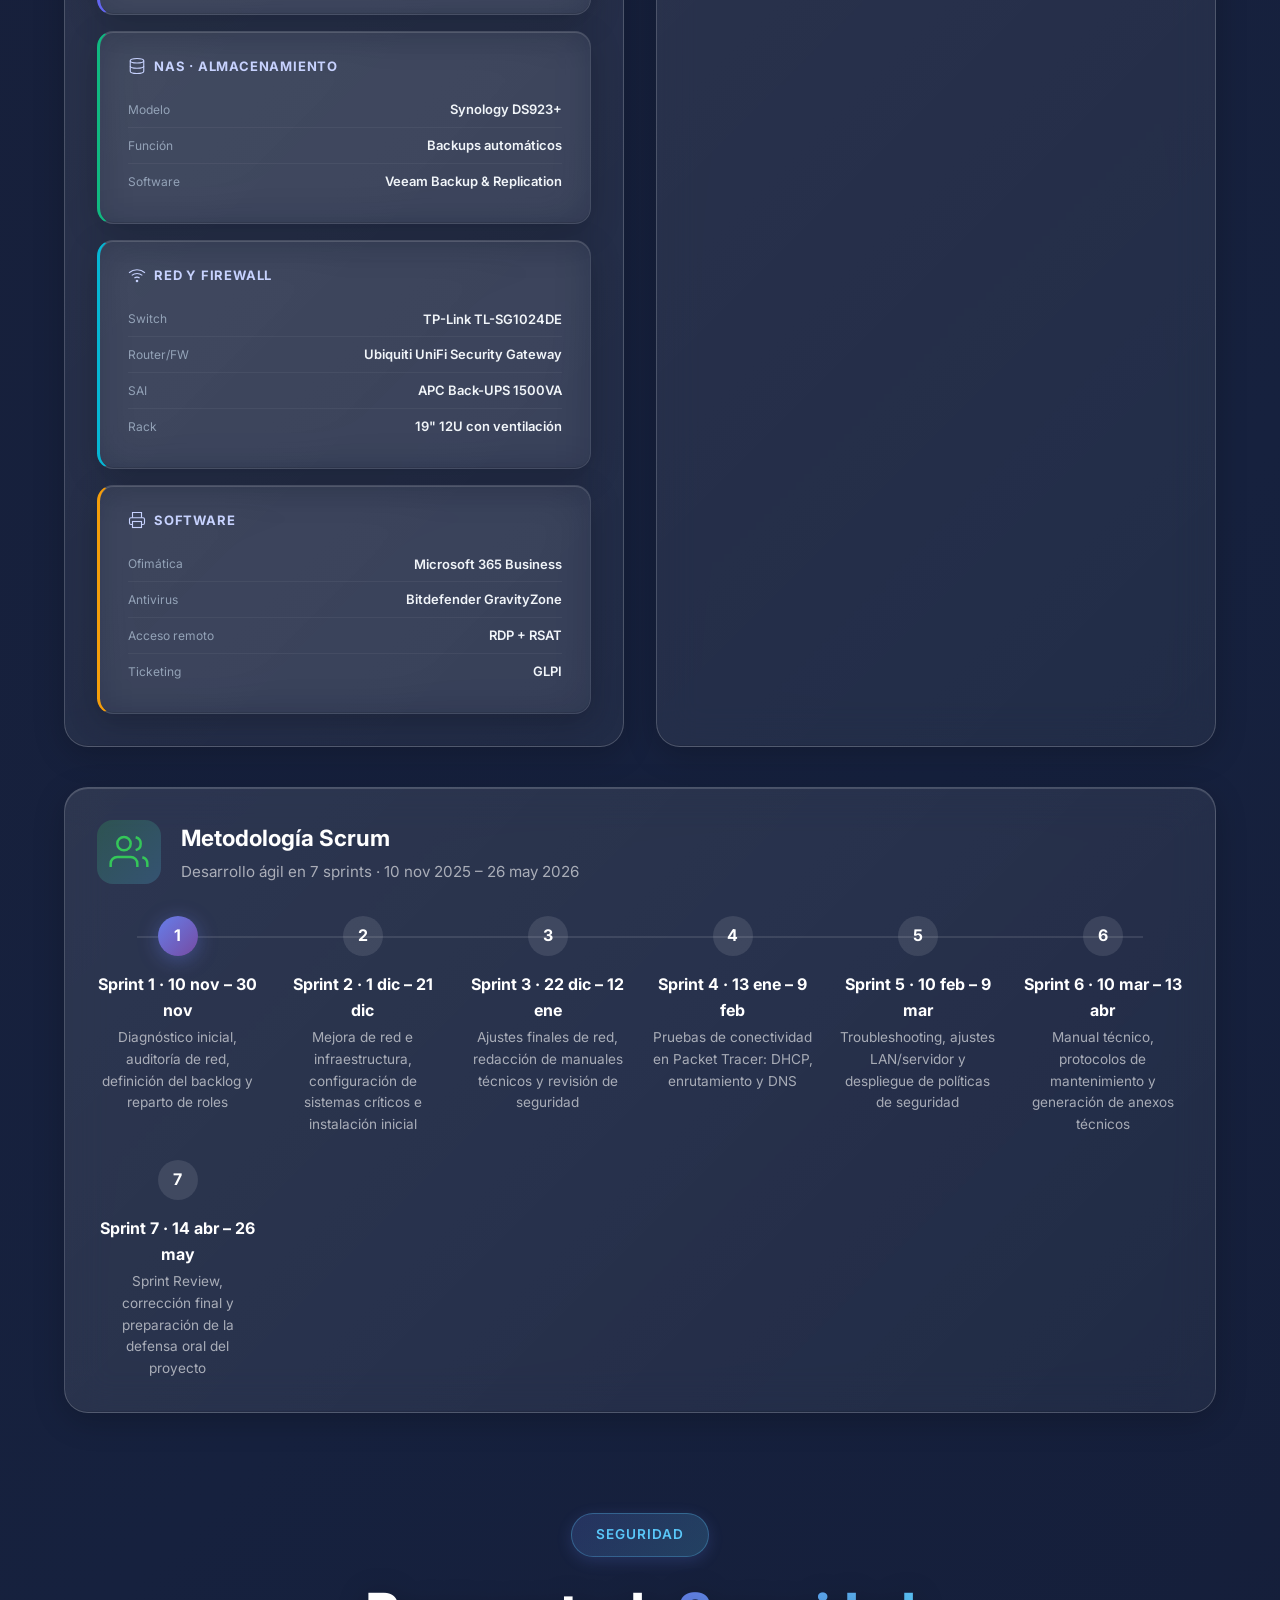
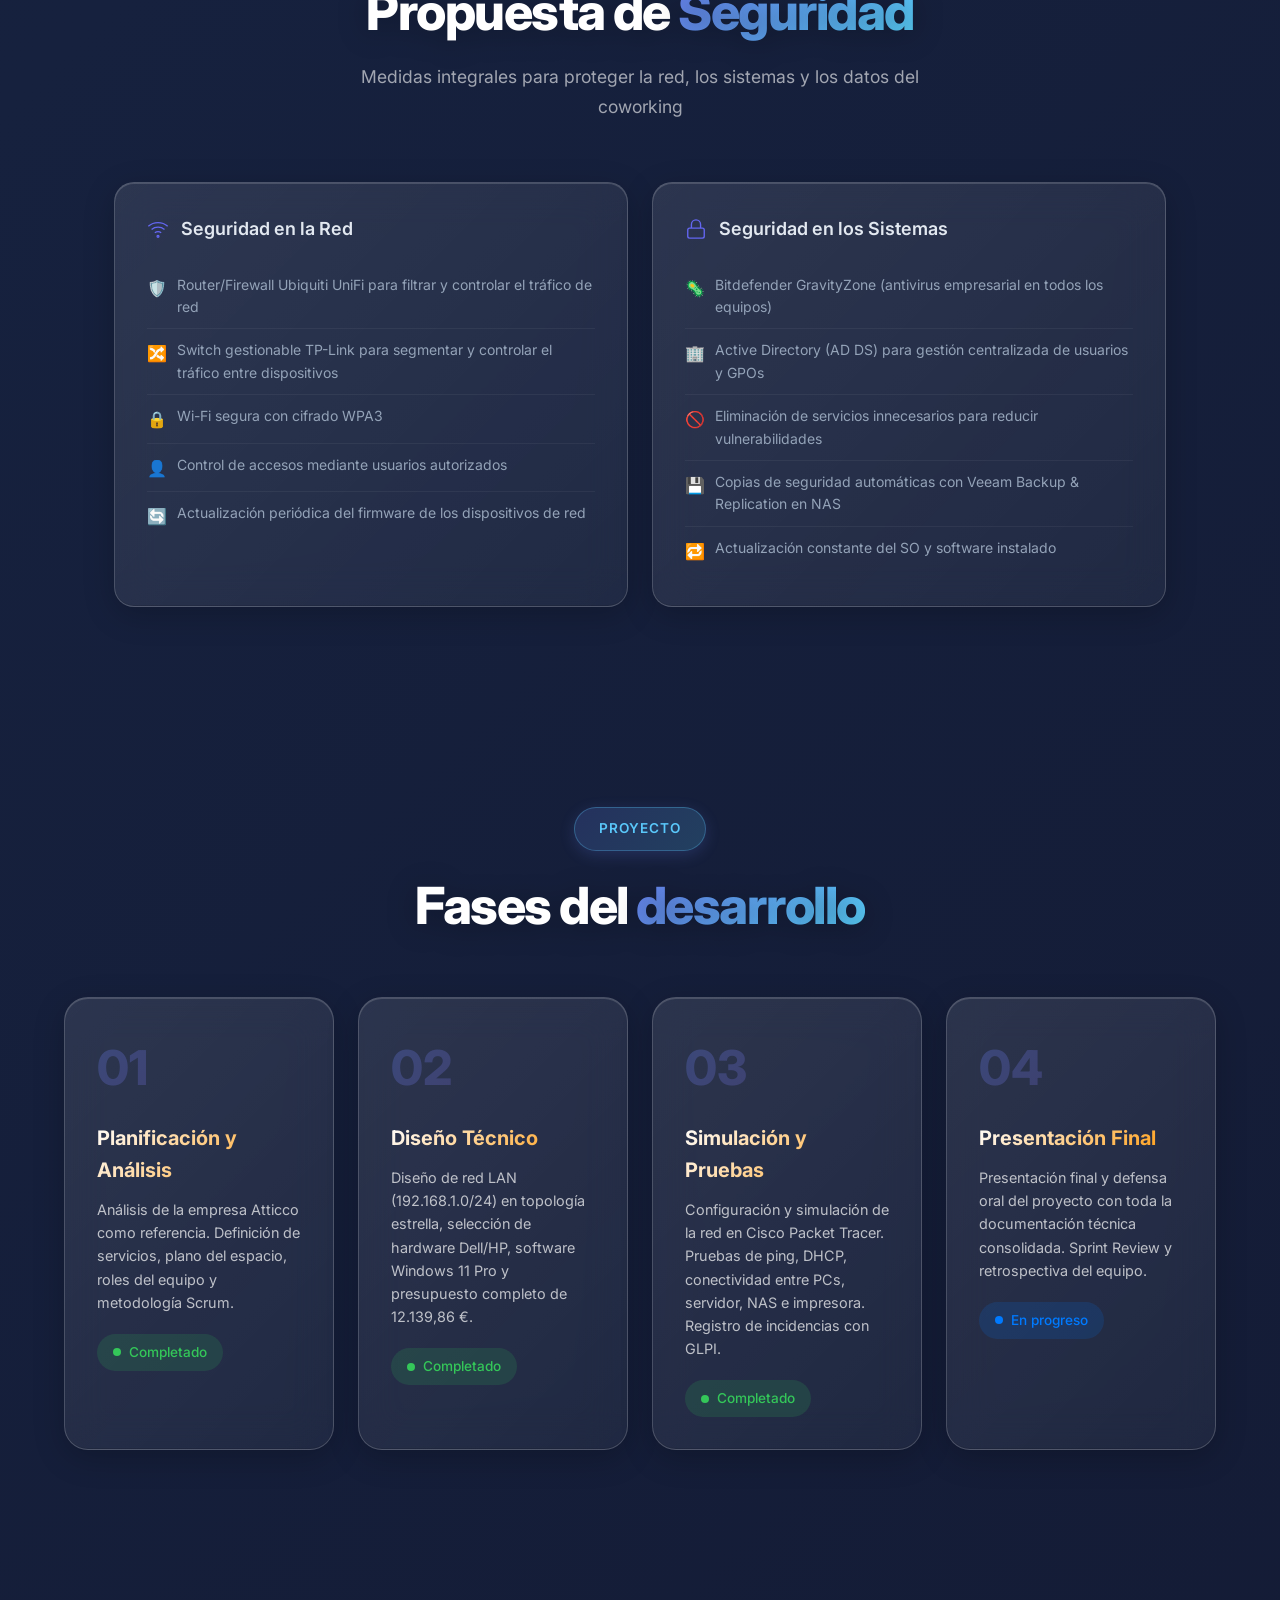
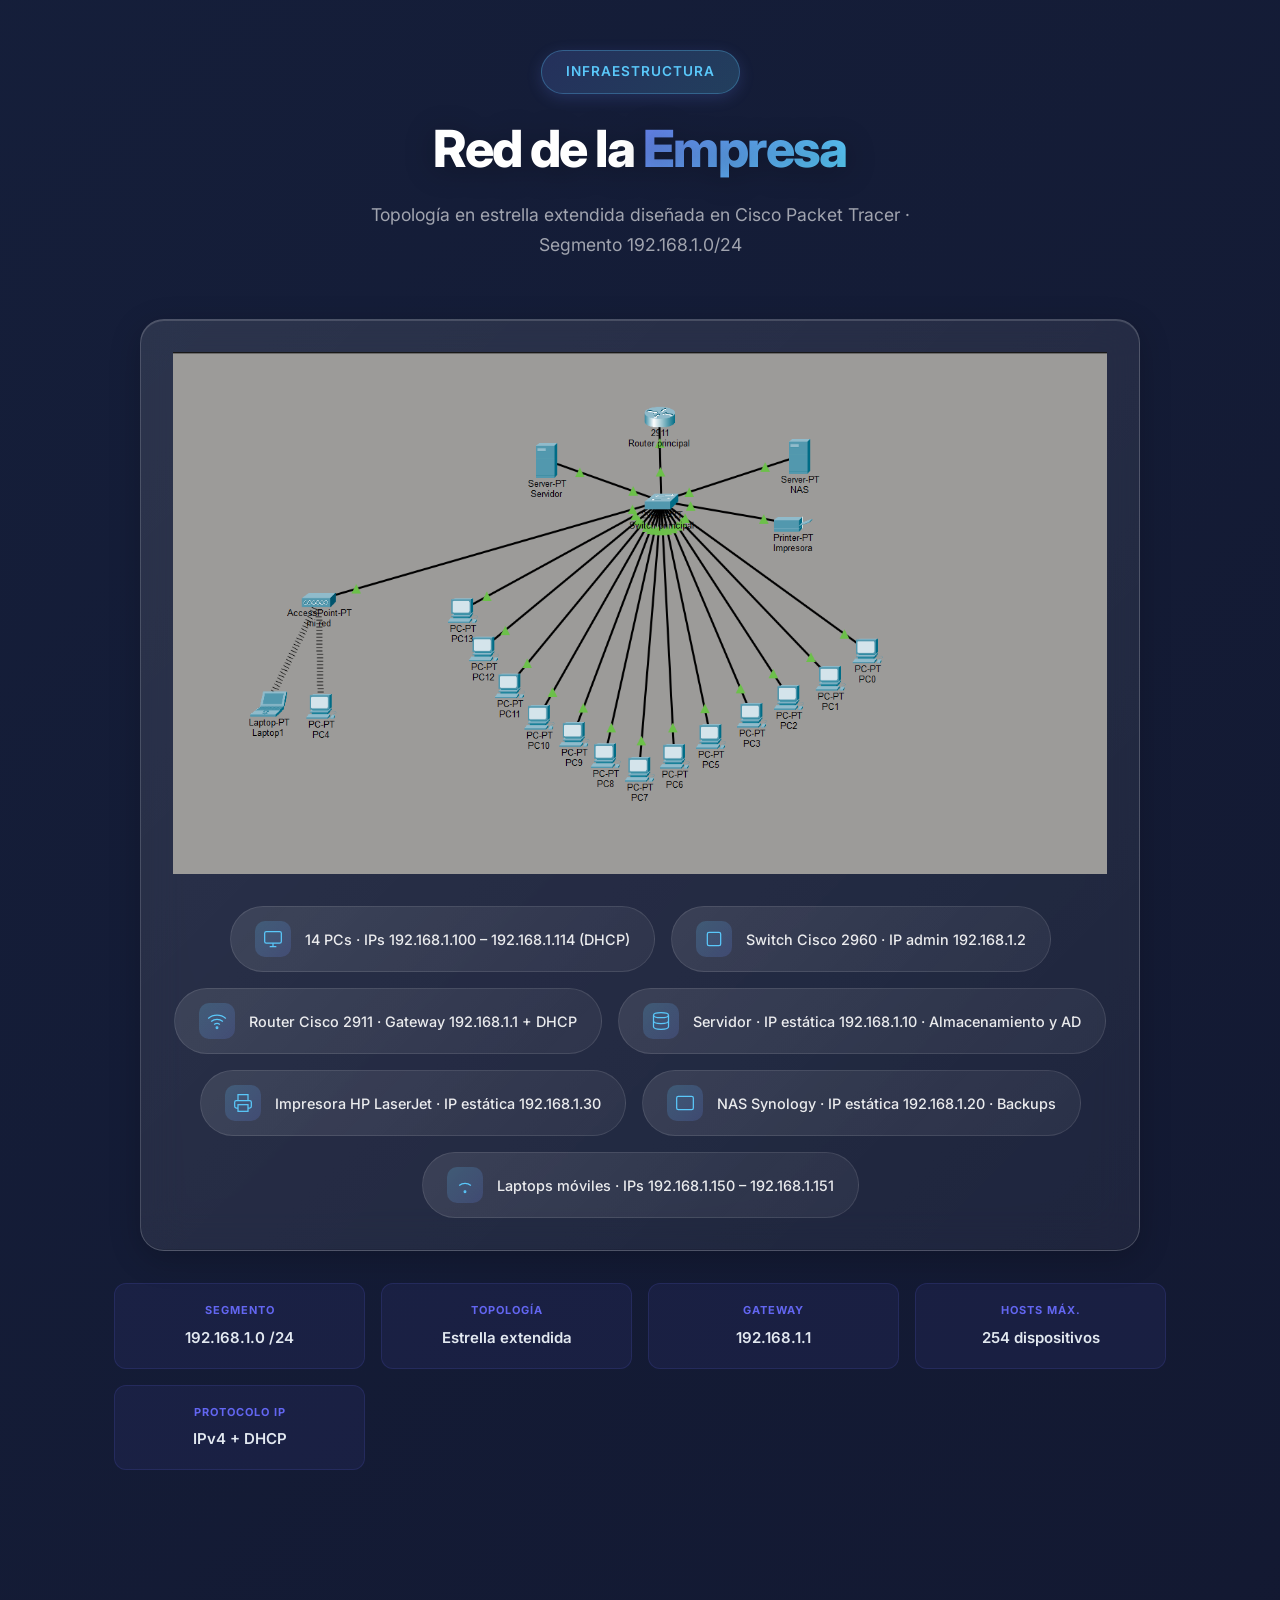
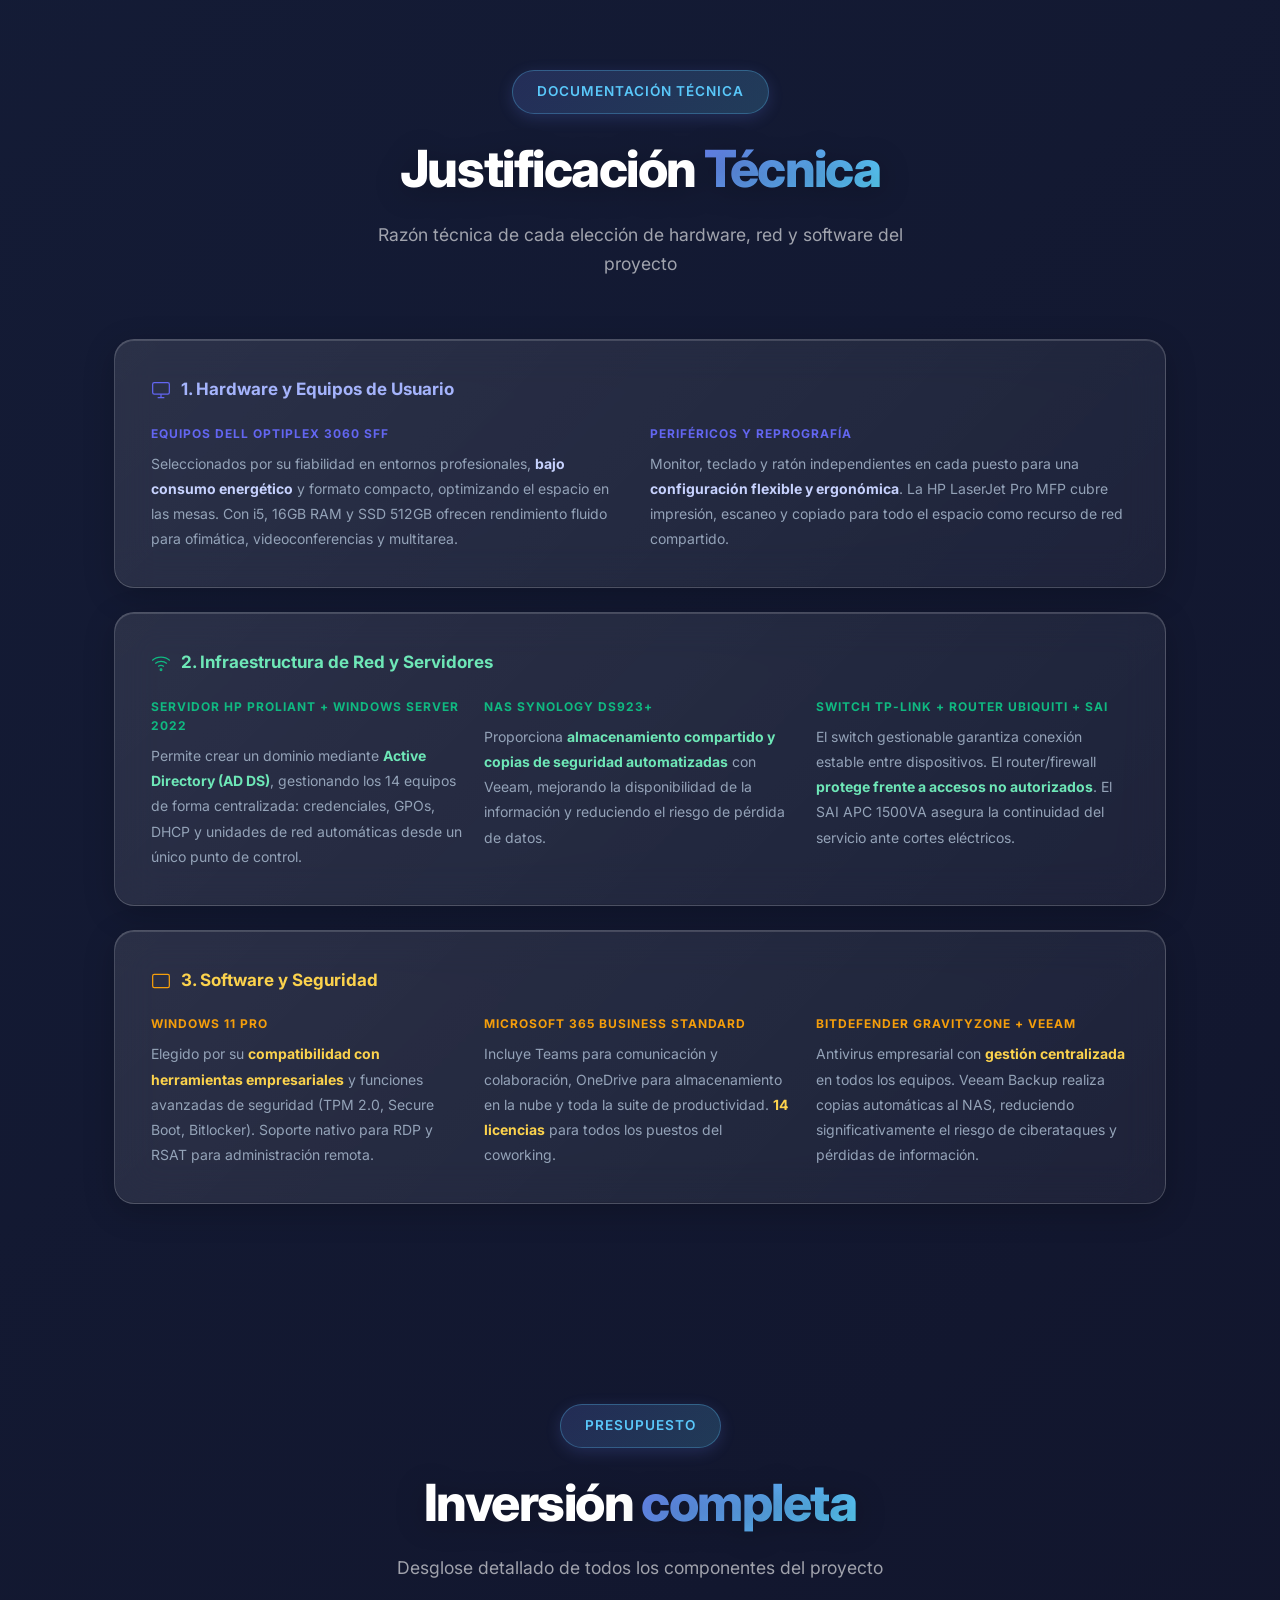
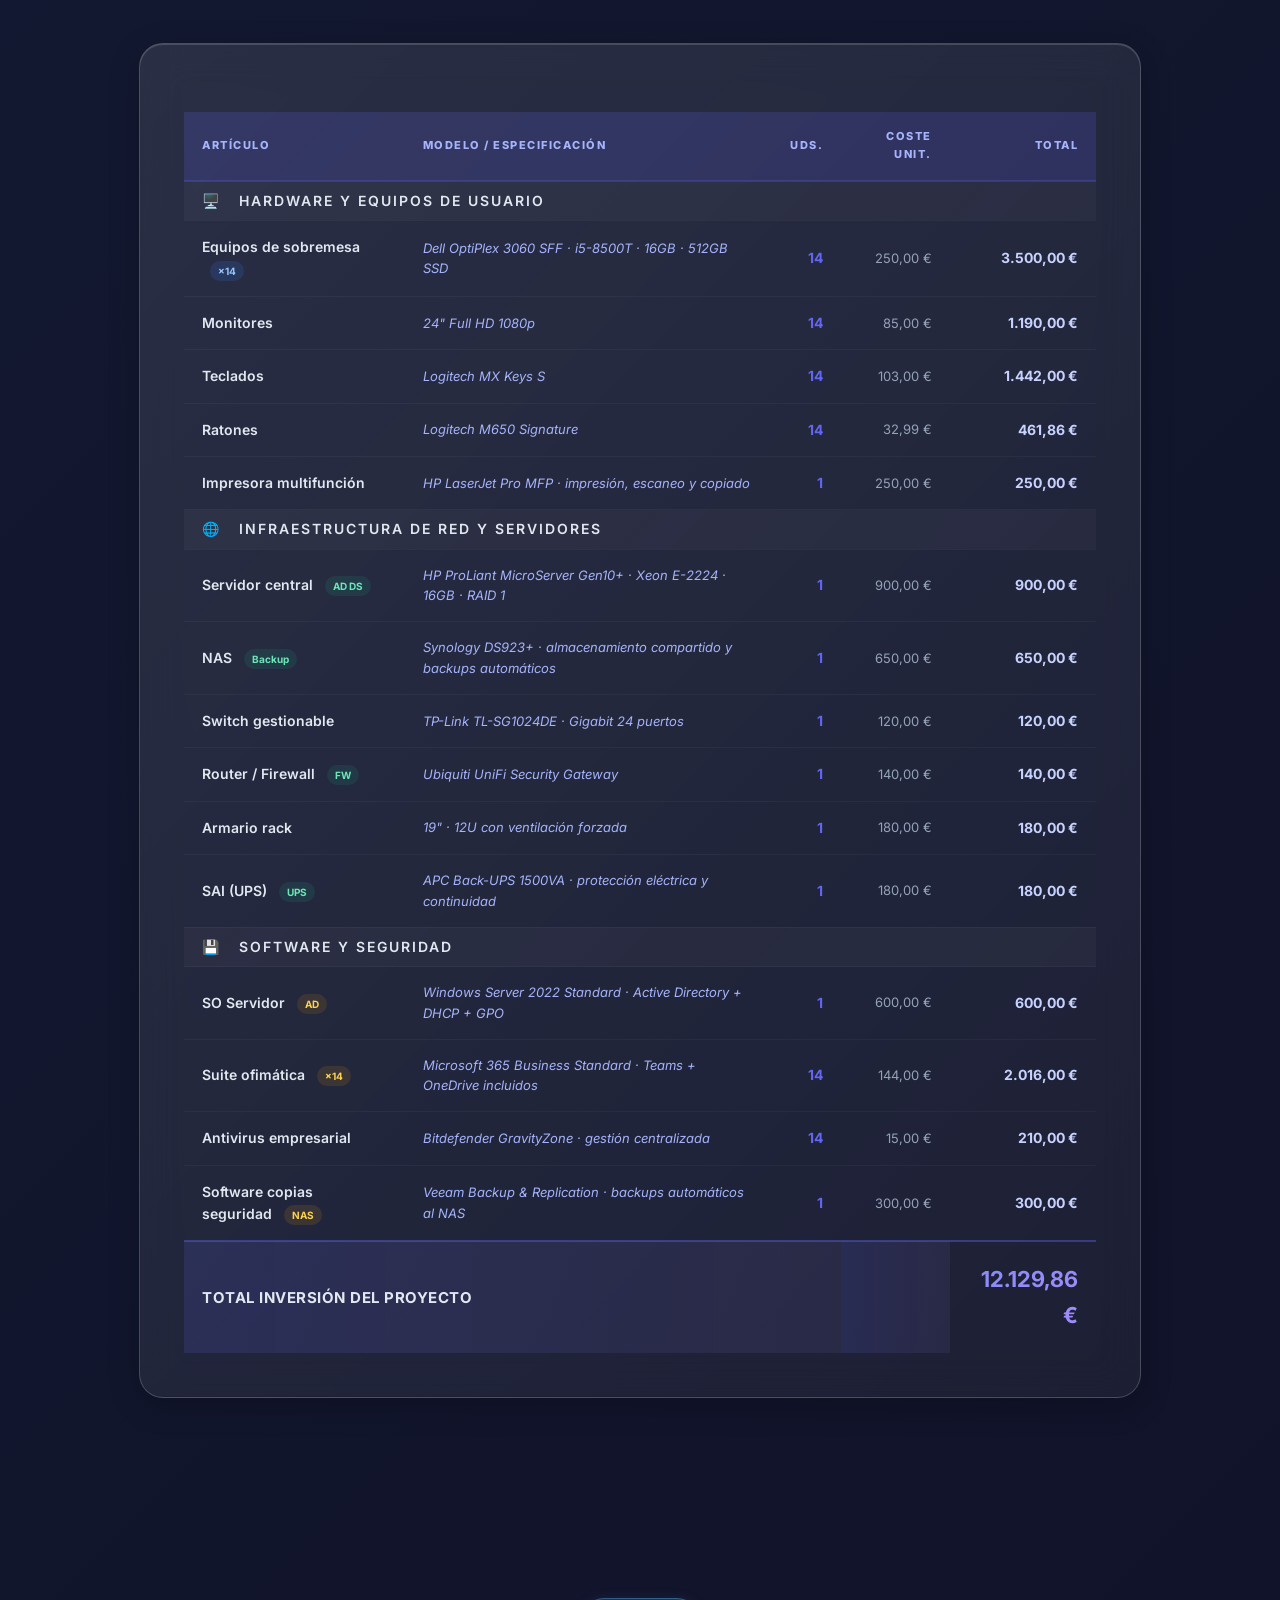
==== commit 5fca7a33: "Add files via upload" ====
--- a/index.html
+++ b/index.html
@@ -331,6 +331,121 @@
         </div>
     </section>
 
+    <!-- Spaces Section -->
+    <section id="espacios" class="spaces">
+        <div class="section-header">
+            <span class="section-tag">Espacios</span>
+            <h2 class="section-title">Diseñado para la <span class="gradient-text">productividad</span></h2>
+            <p class="section-subtitle">Espacios diferenciados para cada tipo de necesidad profesional</p>
+        </div>
+
+        <div class="spaces-showcase">
+            <div class="space-card glass-card">
+                <div class="space-icon">
+                    <svg width="48" height="48" viewBox="0 0 24 24" fill="none" stroke="currentColor"
+                        stroke-width="1.5">
+                        <rect x="2" y="3" width="20" height="14" rx="2" />
+                        <path d="M8 21h8M12 17v4" />
+                    </svg>
+                </div>
+                <h3>Zona de Trabajo</h3>
+                <p>14 estaciones Dell OptiPlex 3060 SFF con conexión RJ45 dedicada a switch gestionable. Apagado programado a las 20:00h e iluminación LED con sensores.</p>
+                <div class="space-features">
+                    <span>Intel i5-8500T</span>
+                    <span>16GB RAM</span>
+                    <span>512GB SSD</span>
+                </div>
+            </div>
+
+            <div class="space-card glass-card">
+                <div class="space-icon">
+                    <svg width="48" height="48" viewBox="0 0 24 24" fill="none" stroke="currentColor"
+                        stroke-width="1.5">
+                        <path d="M17 21v-2a4 4 0 0 0-4-4H5a4 4 0 0 0-4 4v2" />
+                        <circle cx="9" cy="7" r="4" />
+                        <path d="M23 21v-2a4 4 0 0 0-3-3.87" />
+                        <path d="M16 3.13a4 4 0 0 1 0 7.75" />
+                    </svg>
+                </div>
+                <h3>Salas de Reuniones</h3>
+                <p>Espacios privados equipados para videoconferencias y presentaciones. Cabinas de llamadas insonorizadas disponibles para trabajo individual o reuniones pequeñas.</p>
+                <div class="space-features">
+                    <span>Pantallas HD</span>
+                    <span>Audio Pro</span>
+                    <span>Pizarra</span>
+                </div>
+            </div>
+
+            <div class="space-card glass-card">
+                <div class="space-icon">
+                    <svg width="48" height="48" viewBox="0 0 24 24" fill="none" stroke="currentColor"
+                        stroke-width="1.5">
+                        <path d="M18 8h1a4 4 0 0 1 0 8h-1" />
+                        <path d="M2 8h16v9a4 4 0 0 1-4 4H6a4 4 0 0 1-4-4V8z" />
+                        <line x1="6" y1="1" x2="6" y2="4" />
+                        <line x1="10" y1="1" x2="10" y2="4" />
+                        <line x1="14" y1="1" x2="14" y2="4" />
+                    </svg>
+                </div>
+                <h3>Zonas Comunes</h3>
+                <p>Cocina, cafetería, lounge y terraza para descanso y networking. Zona de impresión centralizada compartida con HP LaserJet Pro MFP en red.</p>
+                <div class="space-features">
+                    <span>Café Premium</span>
+                    <span>Lounge</span>
+                    <span>Terraza</span>
+                </div>
+            </div>
+
+            <div class="space-card glass-card">
+                <div class="space-icon">
+                    <svg width="48" height="48" viewBox="0 0 24 24" fill="none" stroke="currentColor"
+                        stroke-width="1.5">
+                        <rect x="4" y="4" width="16" height="16" rx="2" />
+                        <rect x="9" y="9" width="6" height="6" />
+                        <path d="M9 1v3M15 1v3M9 20v3M15 20v3M20 9h3M20 14h3M1 9h3M1 14h3" />
+                    </svg>
+                </div>
+                <h3>Zona Técnica (Rack)</h3>
+                <p>Armario rack 19" de 12U con ventilación que aloja el servidor HP ProLiant MicroServer Gen10+, NAS Synology DS923+, switch TP-Link gestionable y router Ubiquiti UniFi.</p>
+                <div class="space-features">
+                    <span>Rack 19" 12U</span>
+                    <span>Wi-Fi 6</span>
+                    <span>SAI 1500VA</span>
+                </div>
+            </div>
+        </div>
+    </section>
+
+
+    <!-- ODS Section -->
+    <section id="ods" class="ods-section">
+        <div class="section-header">
+            <span class="section-tag">Sostenibilidad</span>
+            <h2 class="section-title">Objetivos de <span class="gradient-text">Desarrollo Sostenible</span></h2>
+            <p class="section-subtitle">Comprometidos con la sostenibilidad y el impacto social positivo</p>
+        </div>
+        <div class="ods-grid">
+            <div class="ods-card glass-card">
+                <div class="ods-badge">ODS</div>
+                <div class="ods-number">8</div>
+                <div class="ods-title">Trabajo decente y crecimiento económico</div>
+                <p class="ods-desc">Fomentamos el crecimiento de startups mediante programas de mentoring y eventos de networking semanales que conectan talento joven con inversores.</p>
+            </div>
+            <div class="ods-card glass-card">
+                <div class="ods-badge">ODS</div>
+                <div class="ods-number">11</div>
+                <div class="ods-title">Ciudades y comunidades sostenibles</div>
+                <p class="ods-desc">El edificio cuenta con plazas de parking para patinetes eléctricos y cargadores para coches Tesla y otros vehículos eléctricos, fomentando la movilidad de baja emisión.</p>
+            </div>
+            <div class="ods-card glass-card">
+                <div class="ods-badge">ODS</div>
+                <div class="ods-number">13</div>
+                <div class="ods-title">Acción por el clima</div>
+                <p class="ods-desc">Certificado LEED Platinum en Barcelona y política de "Papel Cero": todos los contratos y procesos administrativos se digitalizan mediante la aplicación móvil propia.</p>
+            </div>
+        </div>
+    </section>
+
     <!-- Lightbox overlay -->
     <div id="plano-lightbox" style="display:none;position:fixed;inset:0;z-index:9999;background:rgba(0,0,0,0.88);backdrop-filter:blur(10px);align-items:center;justify-content:center;cursor:zoom-out;" onclick="this.style.display='none'">
         <img id="plano-lightbox-img" src="" alt="Plano ampliado" style="max-width:92vw;max-height:88vh;border-radius:16px;box-shadow:0 32px 80px rgba(0,0,0,0.7);object-fit:contain;pointer-events:none;">
@@ -451,120 +566,6 @@
                 </div>
             </div>
         </div>
-
-    <!-- ODS Section -->
-    <section id="ods" class="ods-section">
-        <div class="section-header">
-            <span class="section-tag">Sostenibilidad</span>
-            <h2 class="section-title">Objetivos de <span class="gradient-text">Desarrollo Sostenible</span></h2>
-            <p class="section-subtitle">Comprometidos con la sostenibilidad y el impacto social positivo</p>
-        </div>
-        <div class="ods-grid">
-            <div class="ods-card glass-card">
-                <div class="ods-badge">ODS</div>
-                <div class="ods-number">8</div>
-                <div class="ods-title">Trabajo decente y crecimiento económico</div>
-                <p class="ods-desc">Fomentamos el crecimiento de startups mediante programas de mentoring y eventos de networking semanales que conectan talento joven con inversores.</p>
-            </div>
-            <div class="ods-card glass-card">
-                <div class="ods-badge">ODS</div>
-                <div class="ods-number">11</div>
-                <div class="ods-title">Ciudades y comunidades sostenibles</div>
-                <p class="ods-desc">El edificio cuenta con plazas de parking para patinetes eléctricos y cargadores para coches Tesla y otros vehículos eléctricos, fomentando la movilidad de baja emisión.</p>
-            </div>
-            <div class="ods-card glass-card">
-                <div class="ods-badge">ODS</div>
-                <div class="ods-number">13</div>
-                <div class="ods-title">Acción por el clima</div>
-                <p class="ods-desc">Certificado LEED Platinum en Barcelona y política de "Papel Cero": todos los contratos y procesos administrativos se digitalizan mediante la aplicación móvil propia.</p>
-            </div>
-        </div>
-    </section>
-
-    <!-- Spaces Section -->
-    <section id="espacios" class="spaces">
-        <div class="section-header">
-            <span class="section-tag">Espacios</span>
-            <h2 class="section-title">Diseñado para la <span class="gradient-text">productividad</span></h2>
-            <p class="section-subtitle">Espacios diferenciados para cada tipo de necesidad profesional</p>
-        </div>
-
-        <div class="spaces-showcase">
-            <div class="space-card glass-card">
-                <div class="space-icon">
-                    <svg width="48" height="48" viewBox="0 0 24 24" fill="none" stroke="currentColor"
-                        stroke-width="1.5">
-                        <rect x="2" y="3" width="20" height="14" rx="2" />
-                        <path d="M8 21h8M12 17v4" />
-                    </svg>
-                </div>
-                <h3>Zona de Trabajo</h3>
-                <p>14 estaciones Dell OptiPlex 3060 SFF con conexión RJ45 dedicada a switch gestionable. Apagado programado a las 20:00h e iluminación LED con sensores.</p>
-                <div class="space-features">
-                    <span>Intel i5-8500T</span>
-                    <span>16GB RAM</span>
-                    <span>512GB SSD</span>
-                </div>
-            </div>
-
-            <div class="space-card glass-card">
-                <div class="space-icon">
-                    <svg width="48" height="48" viewBox="0 0 24 24" fill="none" stroke="currentColor"
-                        stroke-width="1.5">
-                        <path d="M17 21v-2a4 4 0 0 0-4-4H5a4 4 0 0 0-4 4v2" />
-                        <circle cx="9" cy="7" r="4" />
-                        <path d="M23 21v-2a4 4 0 0 0-3-3.87" />
-                        <path d="M16 3.13a4 4 0 0 1 0 7.75" />
-                    </svg>
-                </div>
-                <h3>Salas de Reuniones</h3>
-                <p>Espacios privados equipados para videoconferencias y presentaciones. Cabinas de llamadas insonorizadas disponibles para trabajo individual o reuniones pequeñas.</p>
-                <div class="space-features">
-                    <span>Pantallas HD</span>
-                    <span>Audio Pro</span>
-                    <span>Pizarra</span>
-                </div>
-            </div>
-
-            <div class="space-card glass-card">
-                <div class="space-icon">
-                    <svg width="48" height="48" viewBox="0 0 24 24" fill="none" stroke="currentColor"
-                        stroke-width="1.5">
-                        <path d="M18 8h1a4 4 0 0 1 0 8h-1" />
-                        <path d="M2 8h16v9a4 4 0 0 1-4 4H6a4 4 0 0 1-4-4V8z" />
-                        <line x1="6" y1="1" x2="6" y2="4" />
-                        <line x1="10" y1="1" x2="10" y2="4" />
-                        <line x1="14" y1="1" x2="14" y2="4" />
-                    </svg>
-                </div>
-                <h3>Zonas Comunes</h3>
-                <p>Cocina, cafetería, lounge y terraza para descanso y networking. Zona de impresión centralizada compartida con HP LaserJet Pro MFP en red.</p>
-                <div class="space-features">
-                    <span>Café Premium</span>
-                    <span>Lounge</span>
-                    <span>Terraza</span>
-                </div>
-            </div>
-
-            <div class="space-card glass-card">
-                <div class="space-icon">
-                    <svg width="48" height="48" viewBox="0 0 24 24" fill="none" stroke="currentColor"
-                        stroke-width="1.5">
-                        <rect x="4" y="4" width="16" height="16" rx="2" />
-                        <rect x="9" y="9" width="6" height="6" />
-                        <path d="M9 1v3M15 1v3M9 20v3M15 20v3M20 9h3M20 14h3M1 9h3M1 14h3" />
-                    </svg>
-                </div>
-                <h3>Zona Técnica (Rack)</h3>
-                <p>Armario rack 19" de 12U con ventilación que aloja el servidor HP ProLiant MicroServer Gen10+, NAS Synology DS923+, switch TP-Link gestionable y router Ubiquiti UniFi.</p>
-                <div class="space-features">
-                    <span>Rack 19" 12U</span>
-                    <span>Wi-Fi 6</span>
-                    <span>SAI 1500VA</span>
-                </div>
-            </div>
-        </div>
-    </section>
 
     <!-- Team Section -->
     <section id="equipo" class="team">
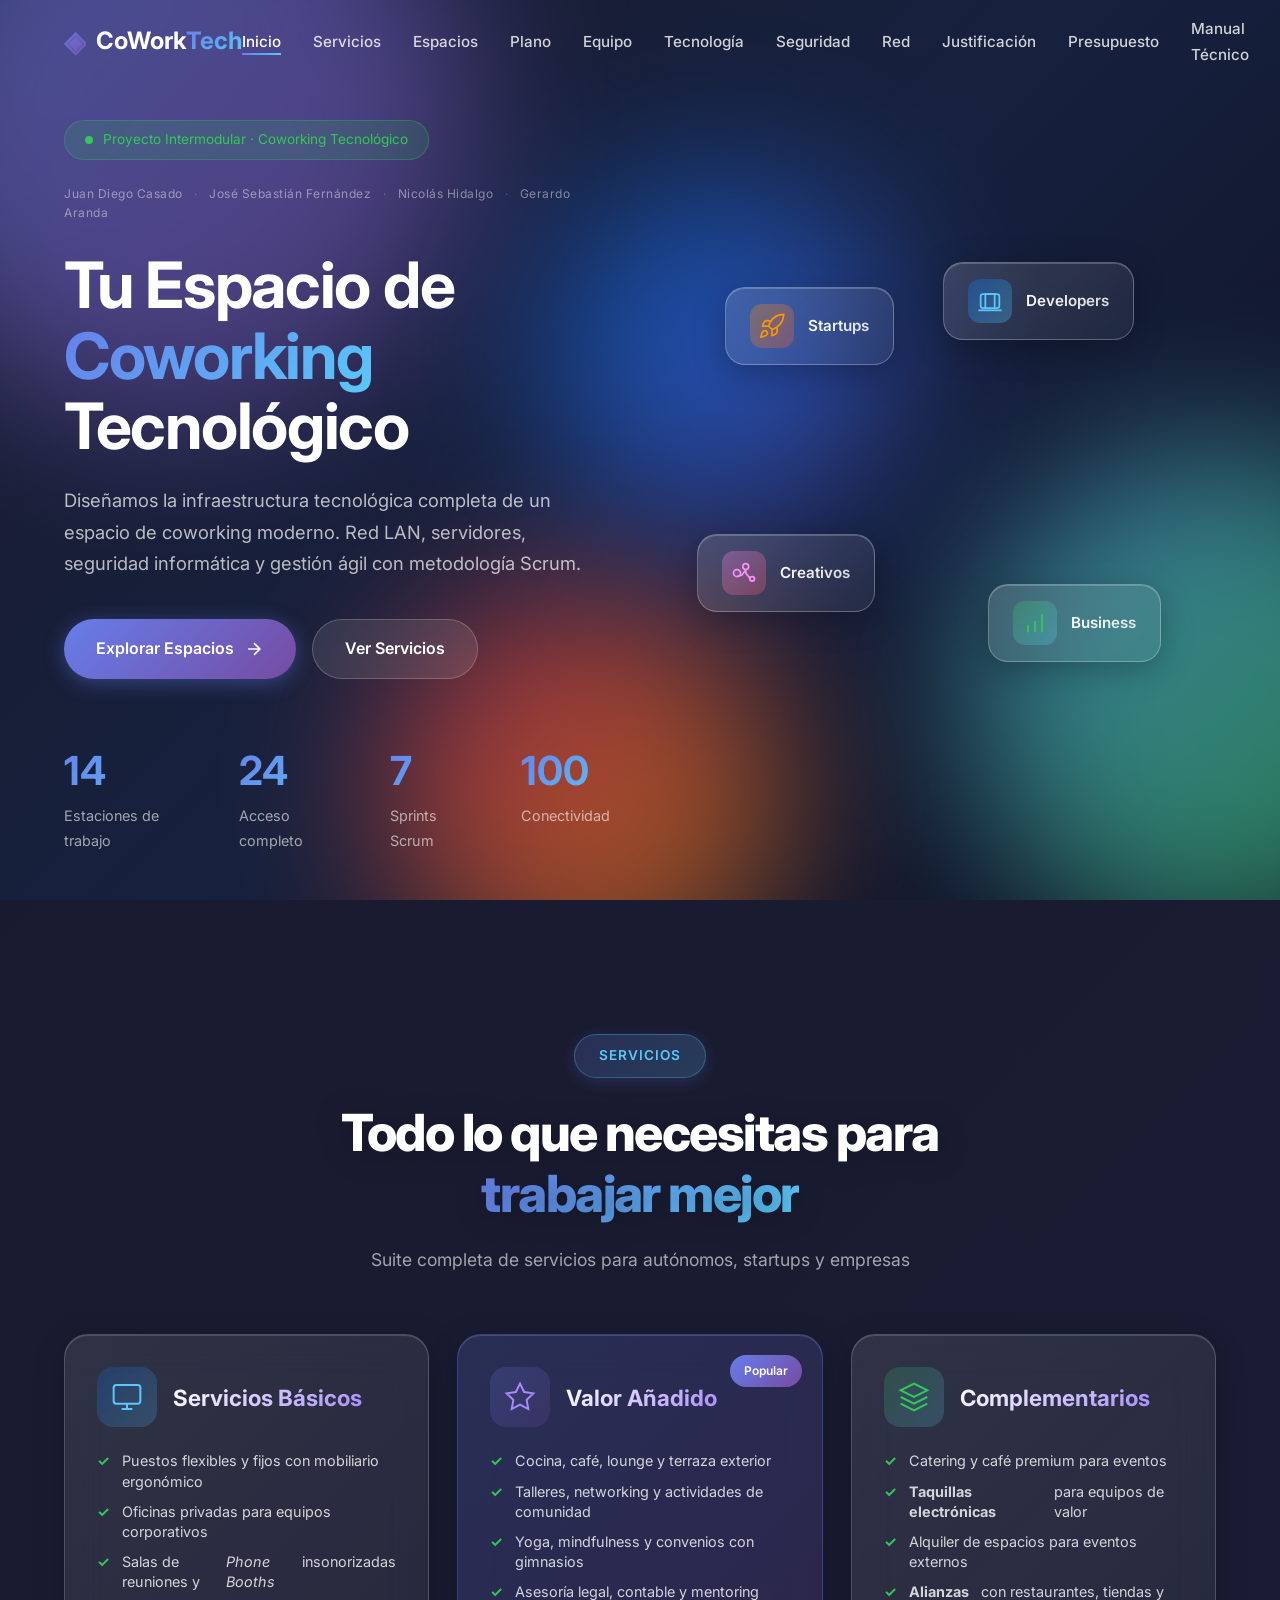
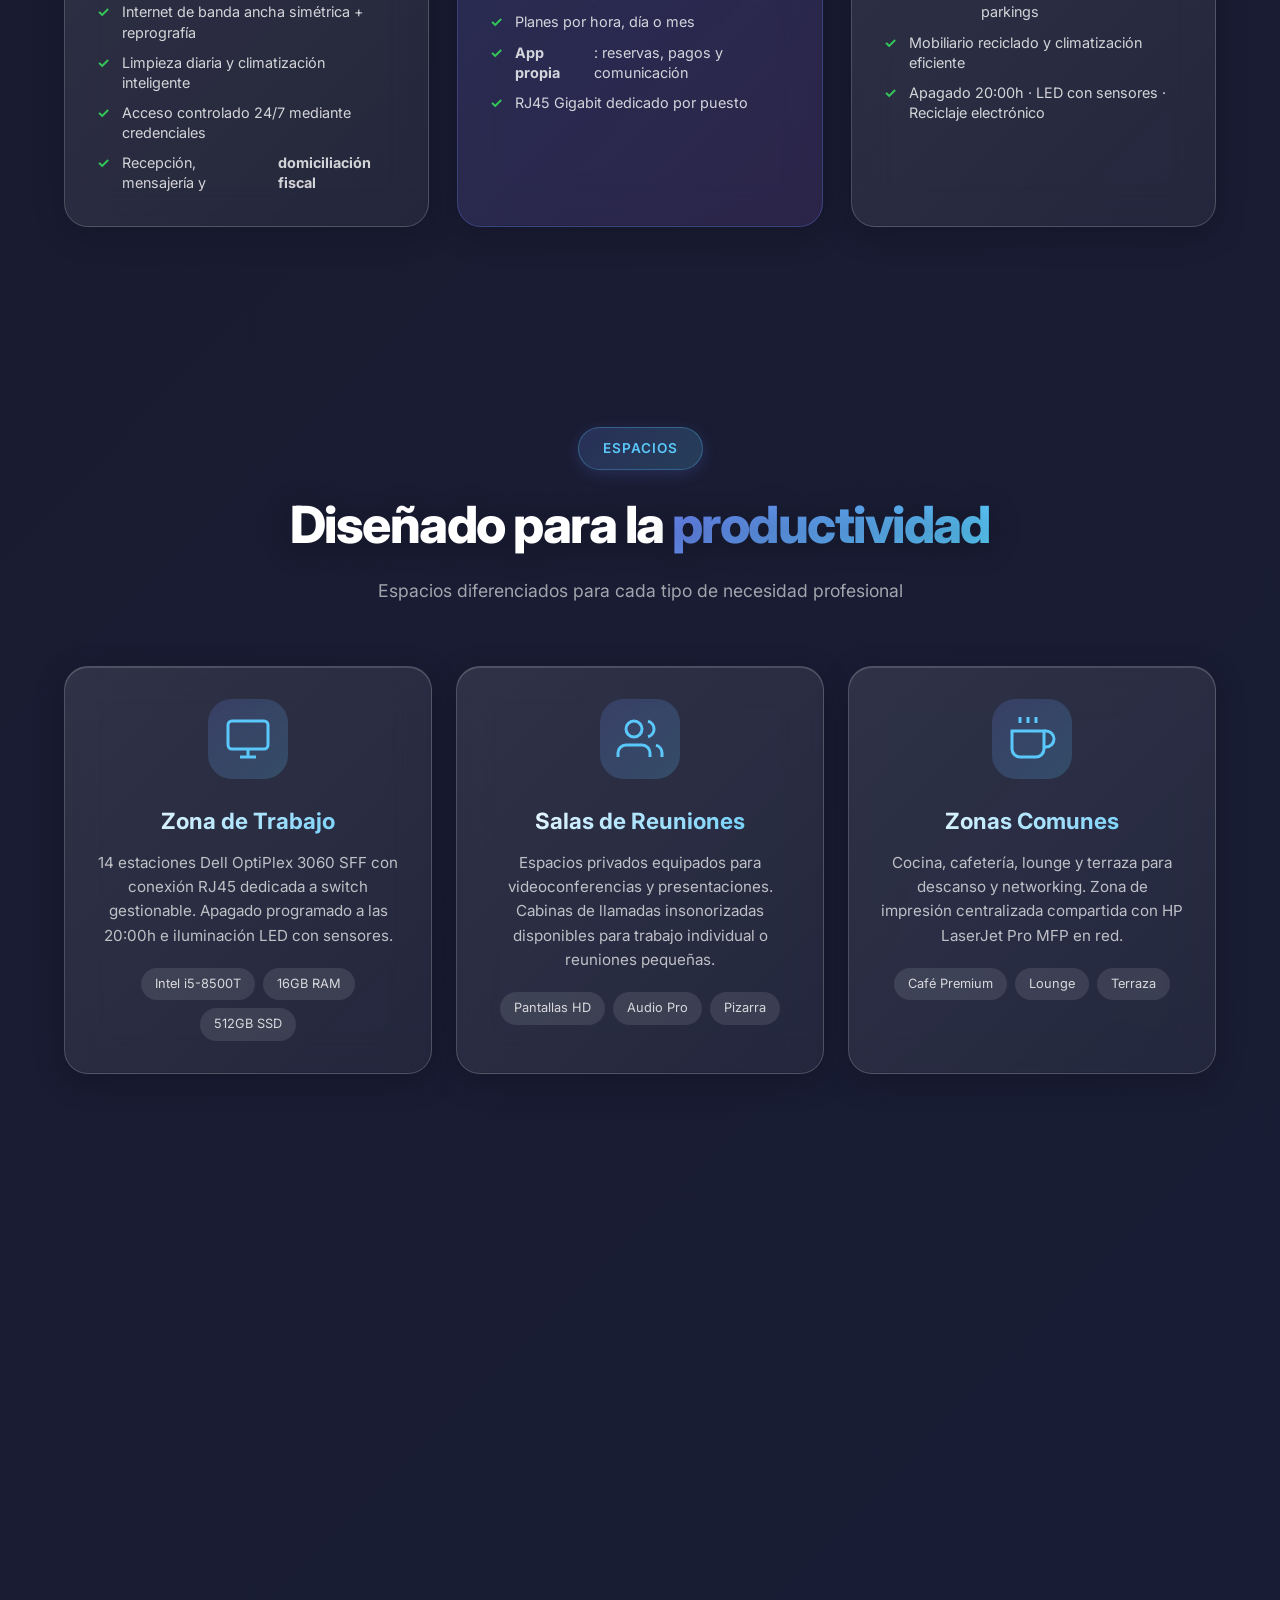
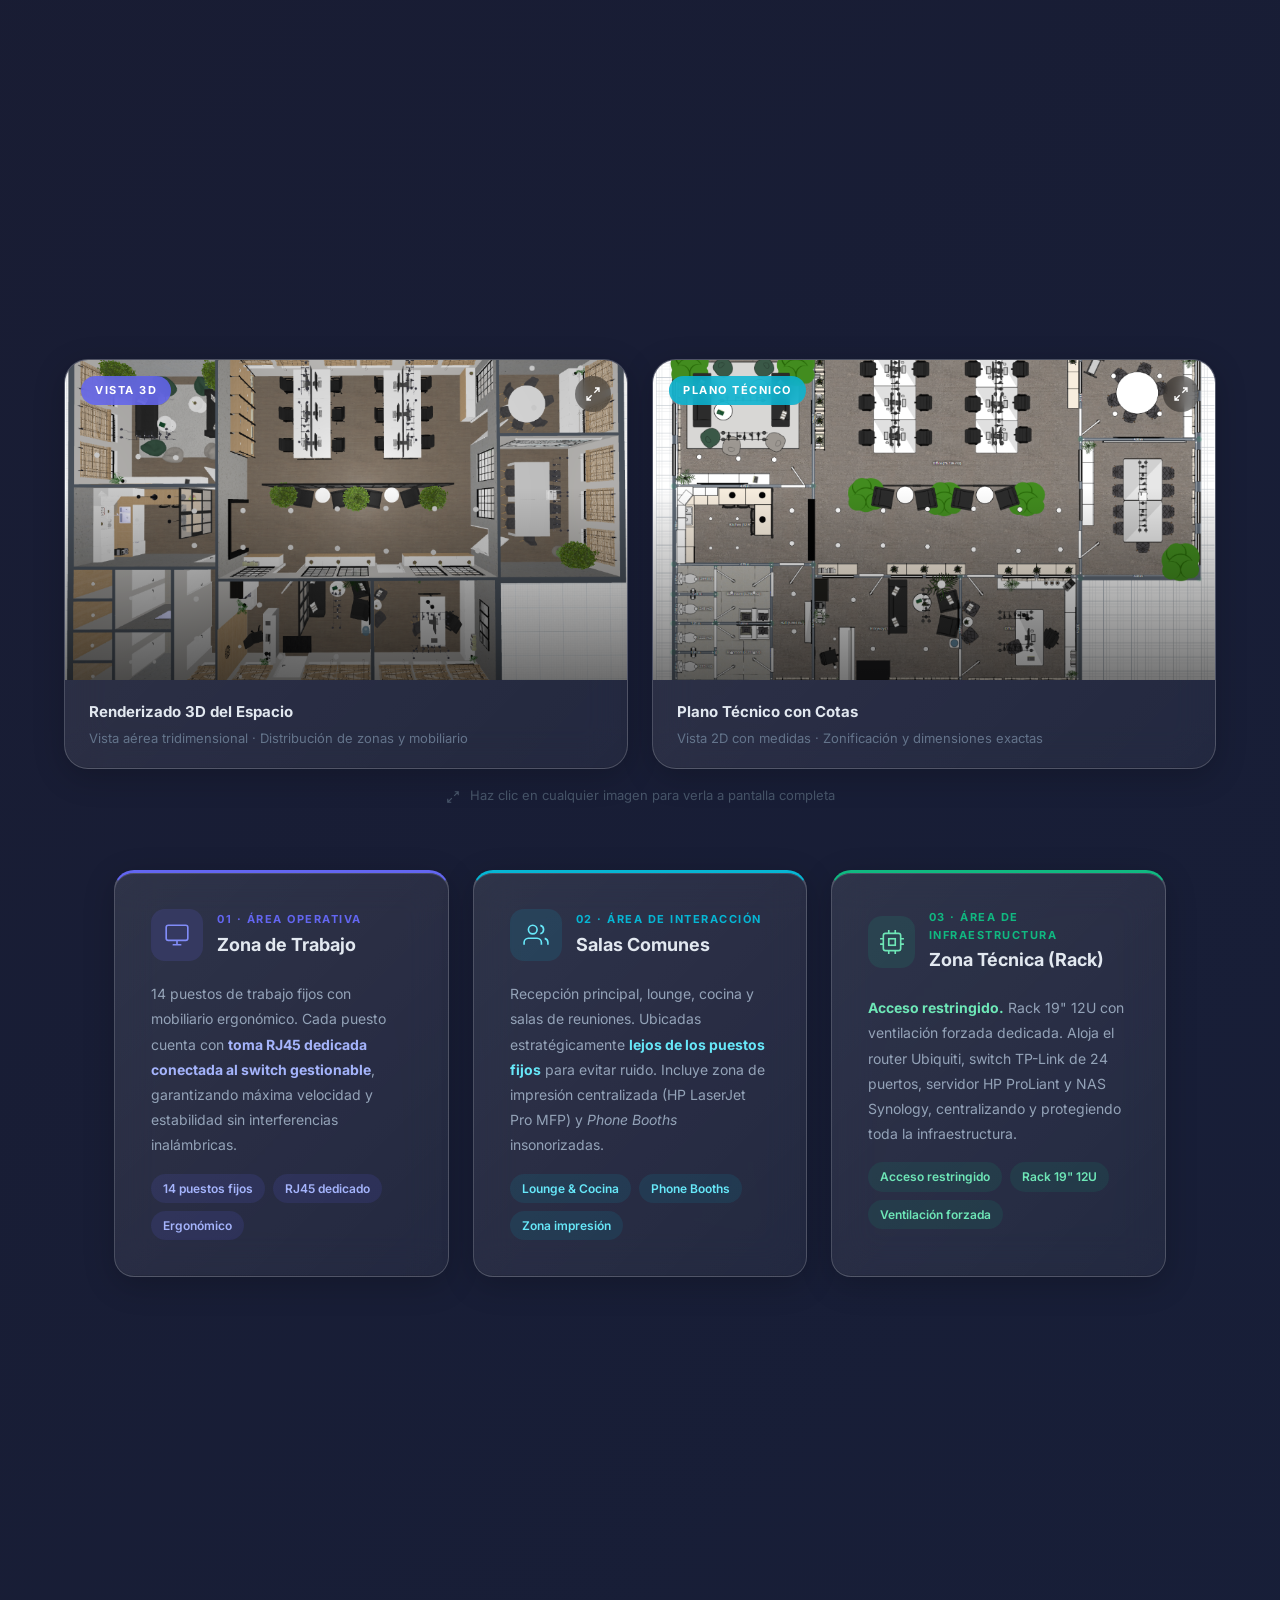
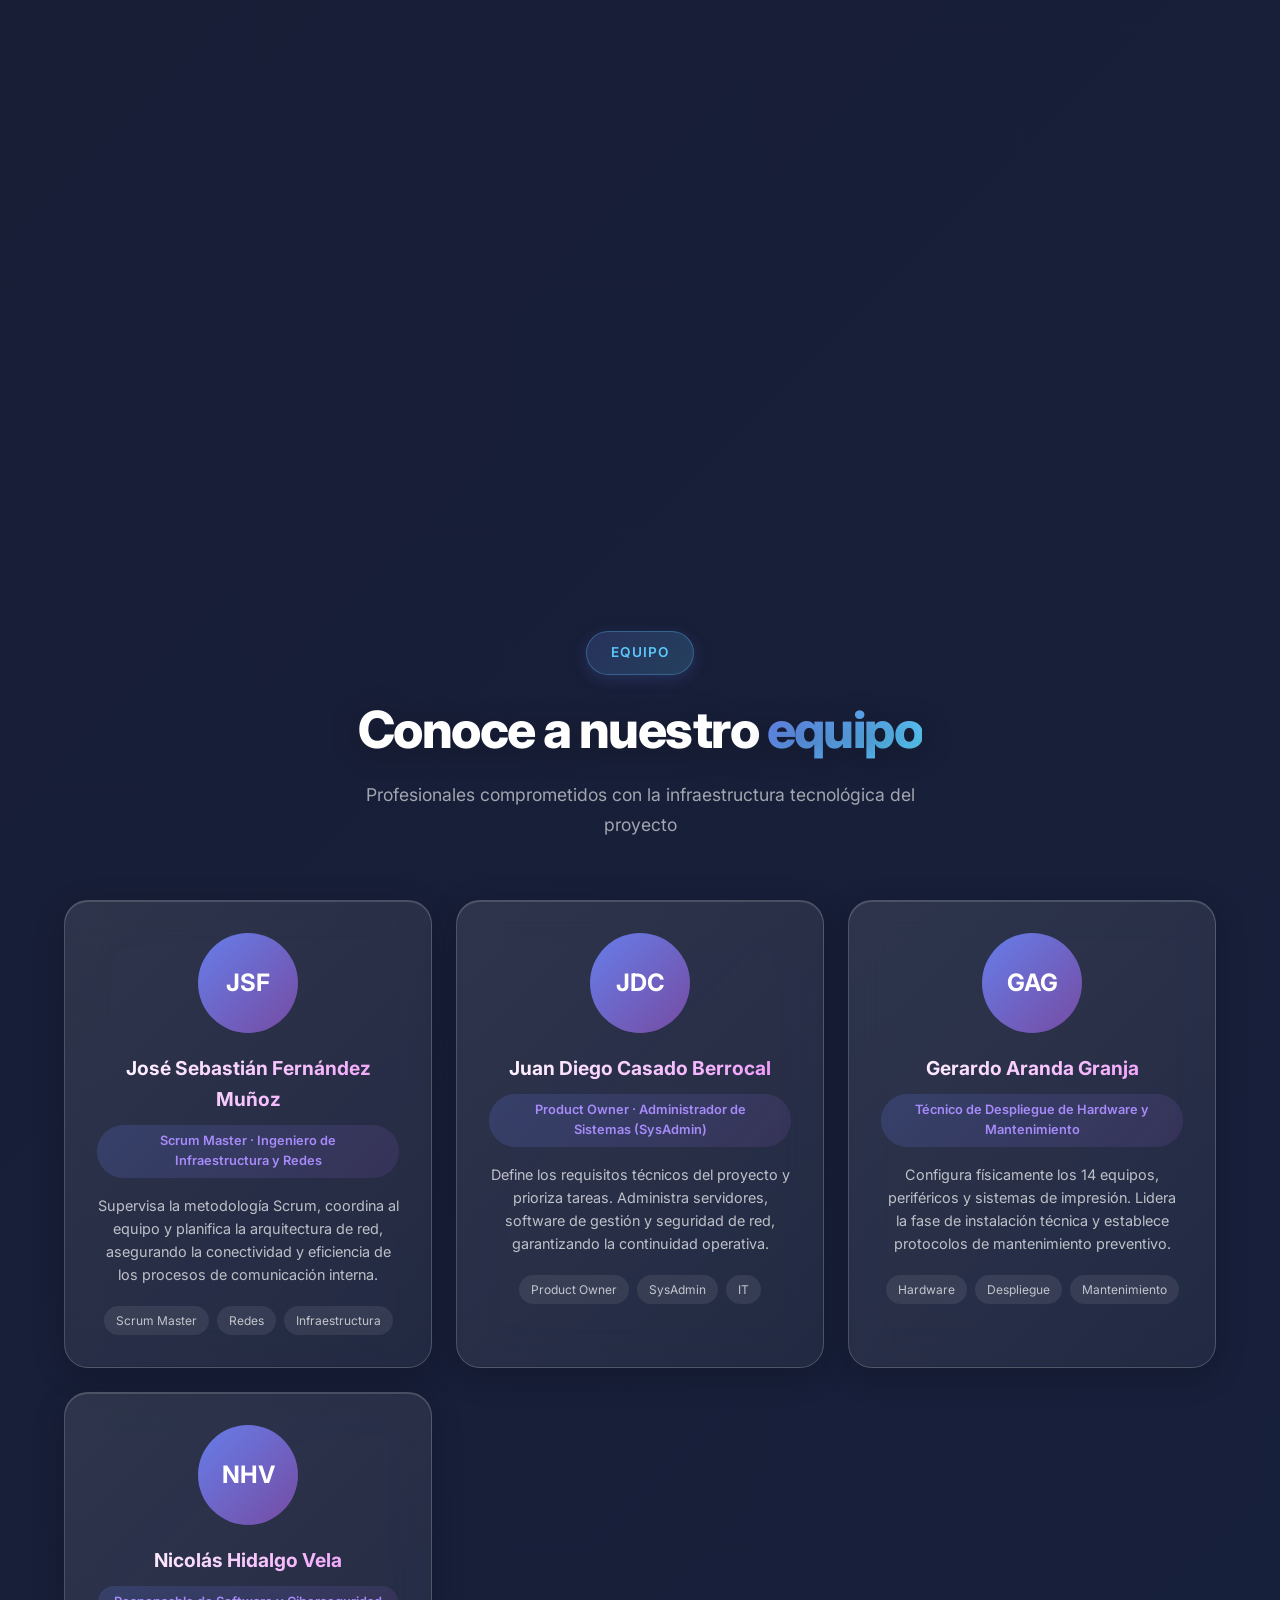
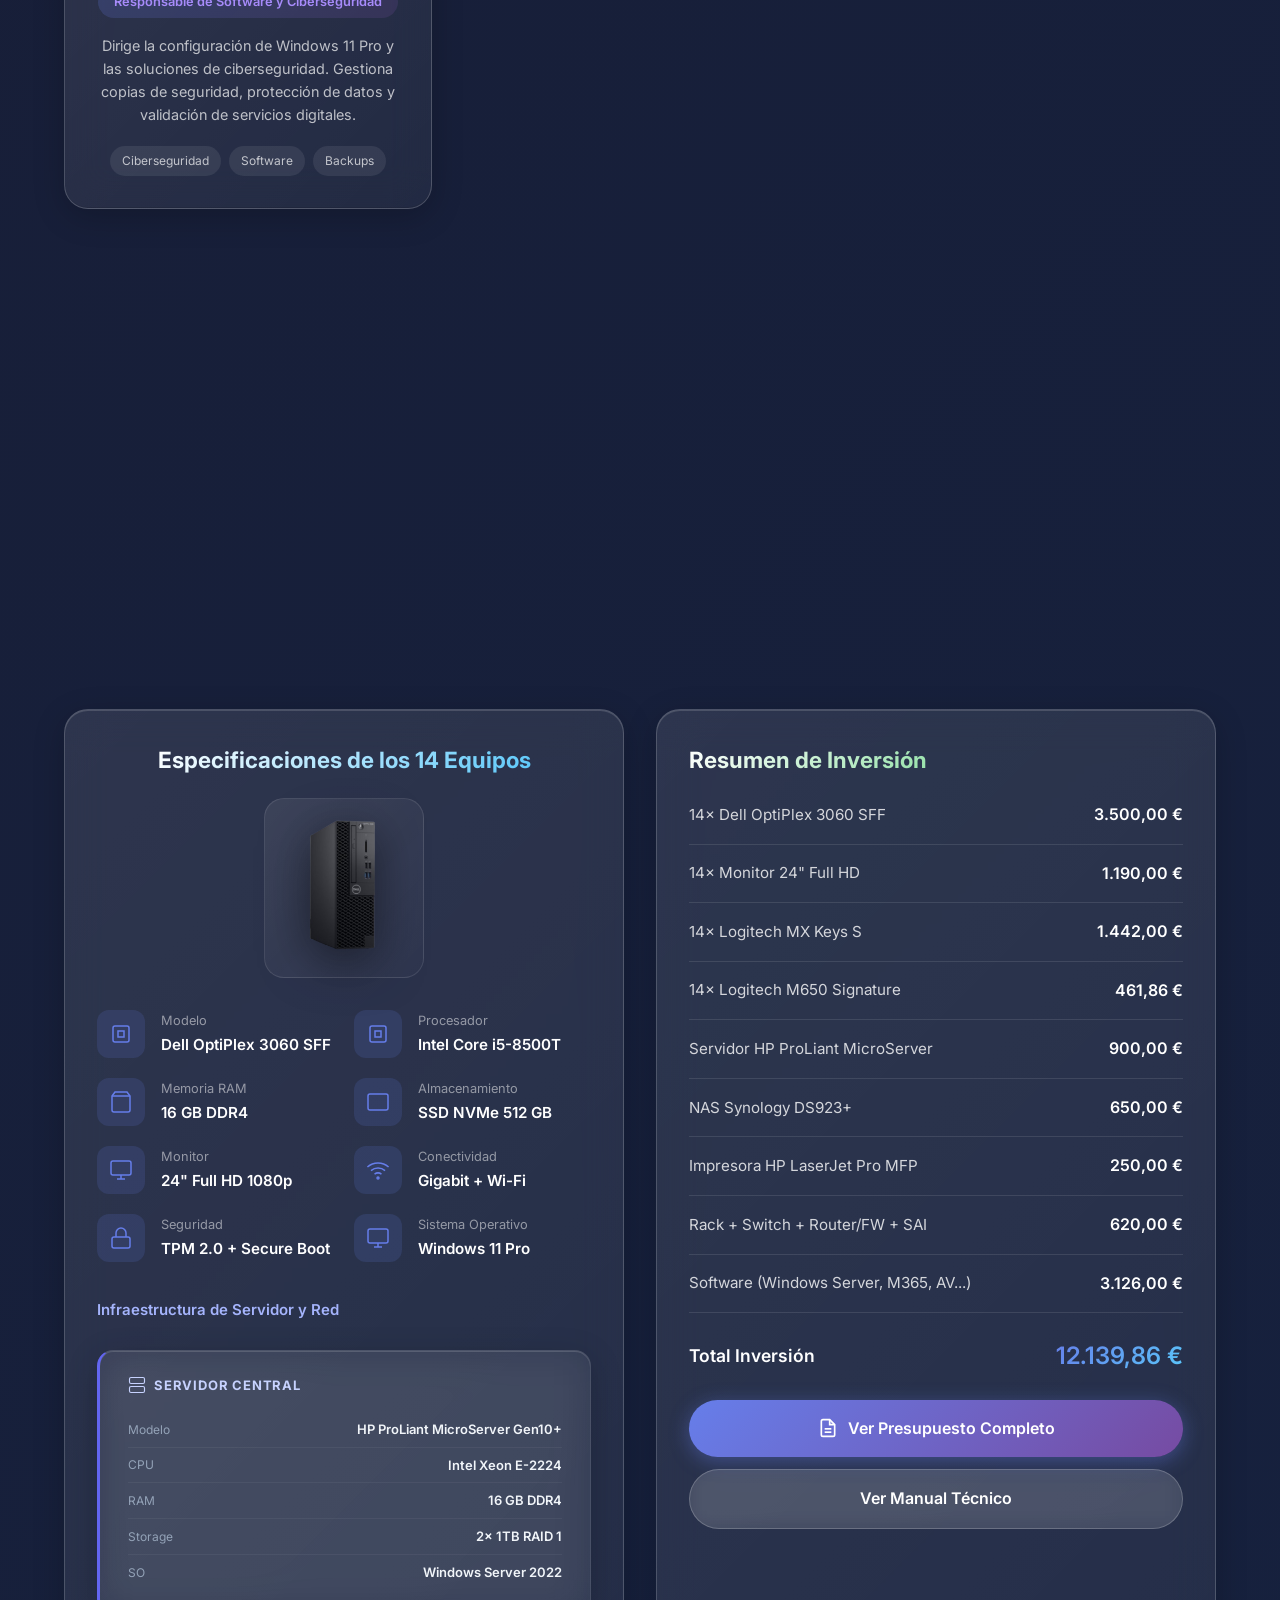
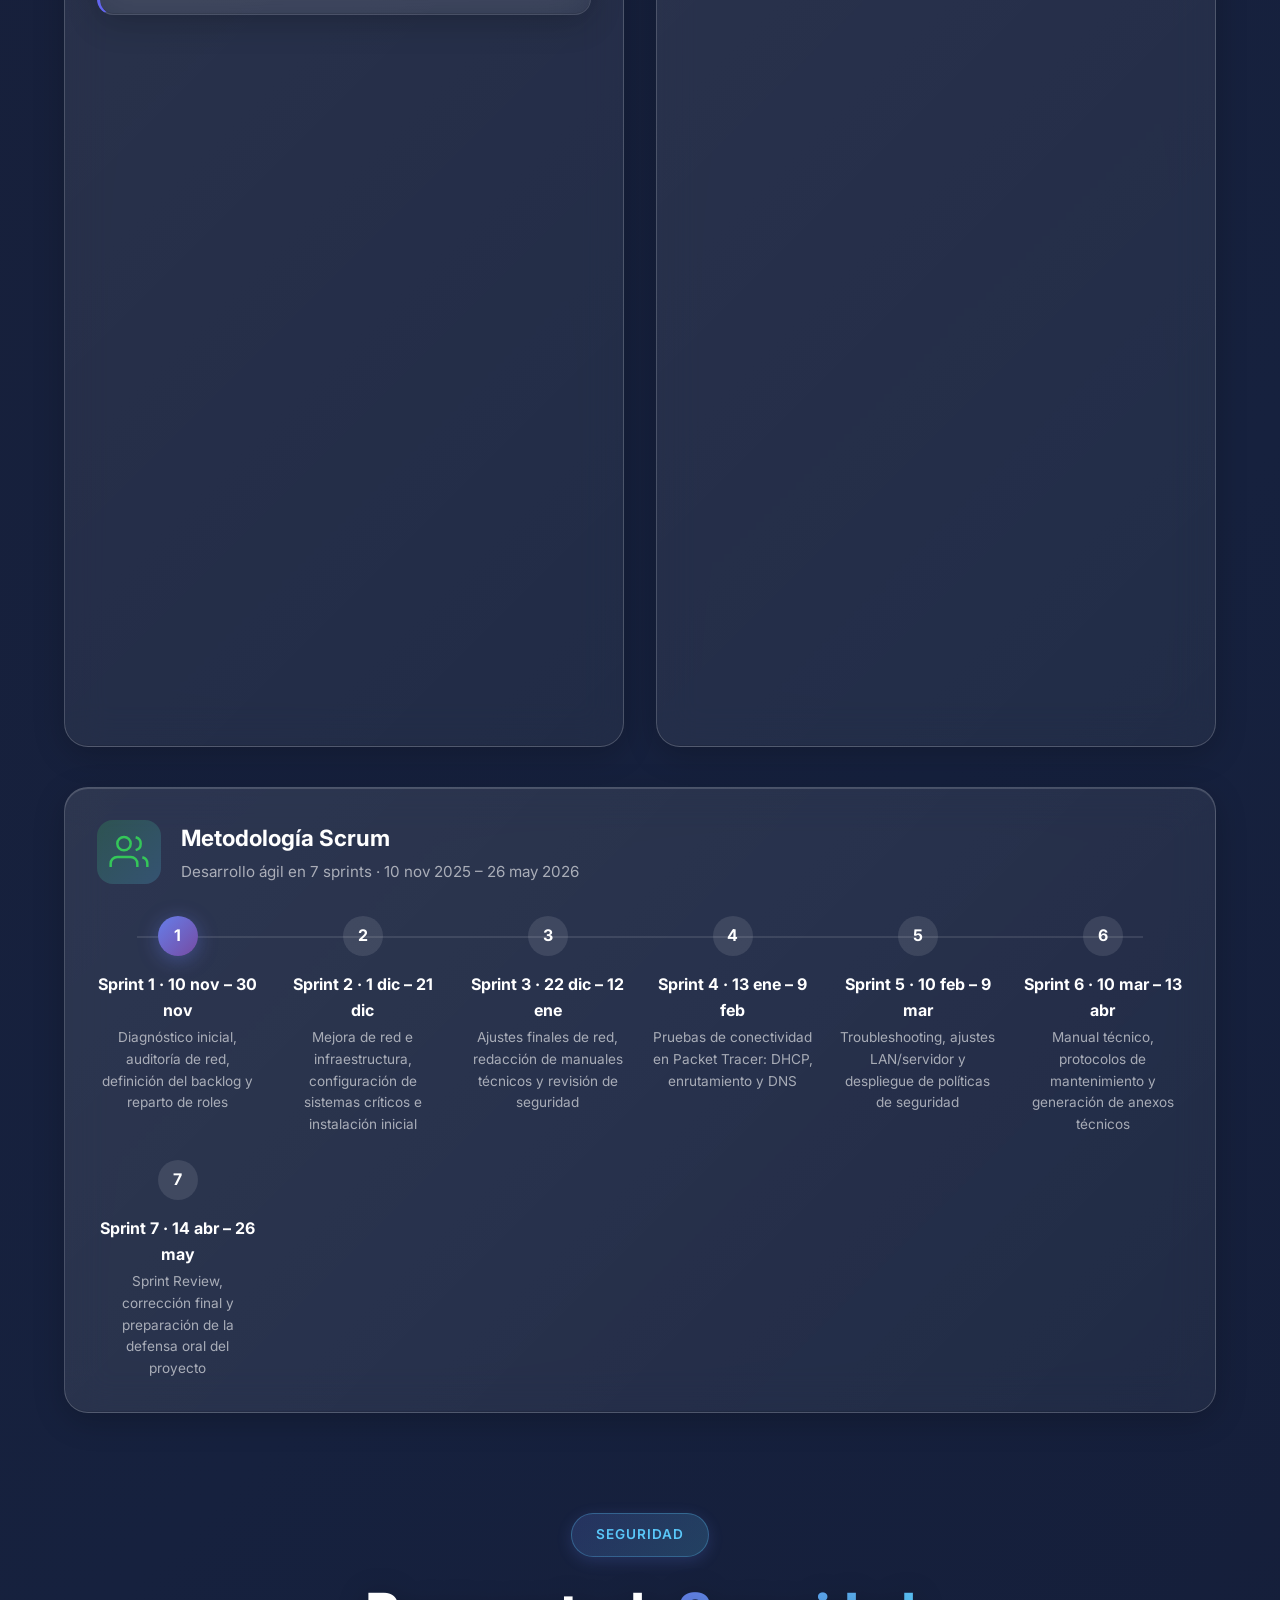
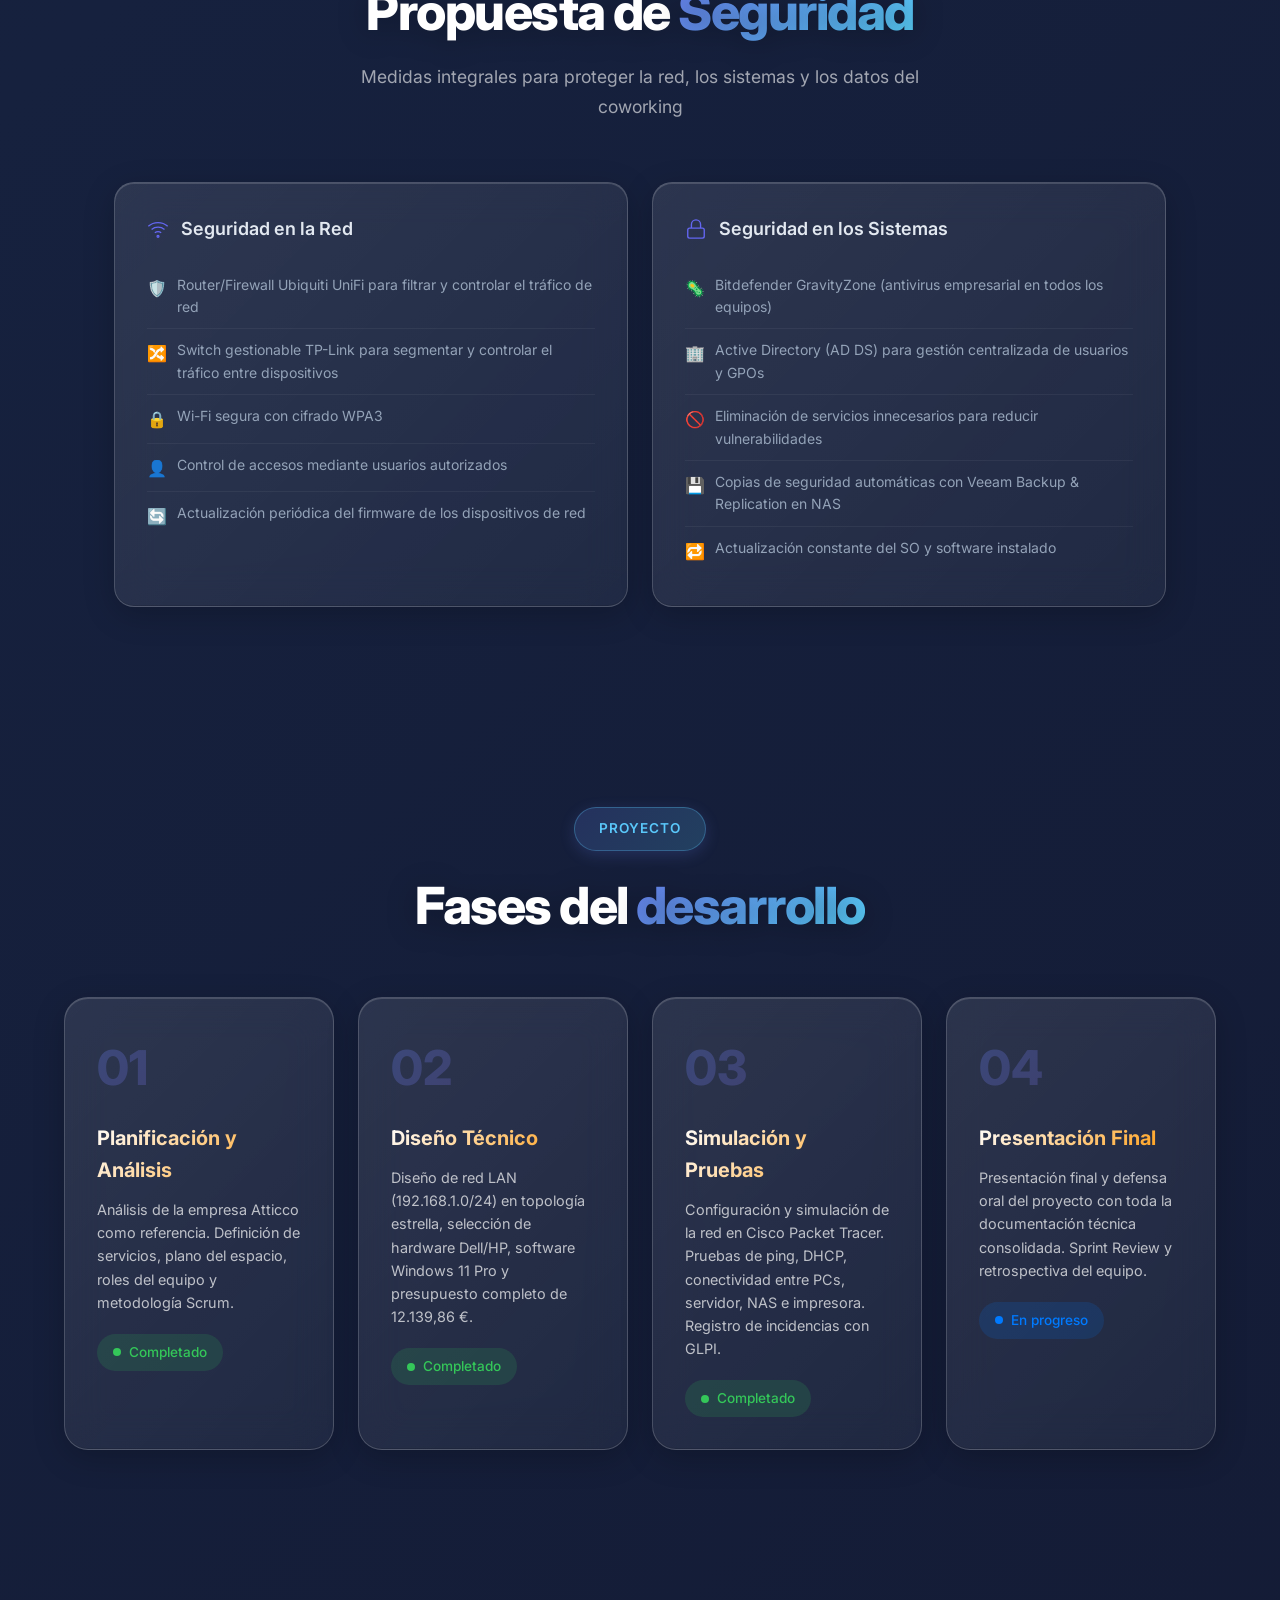
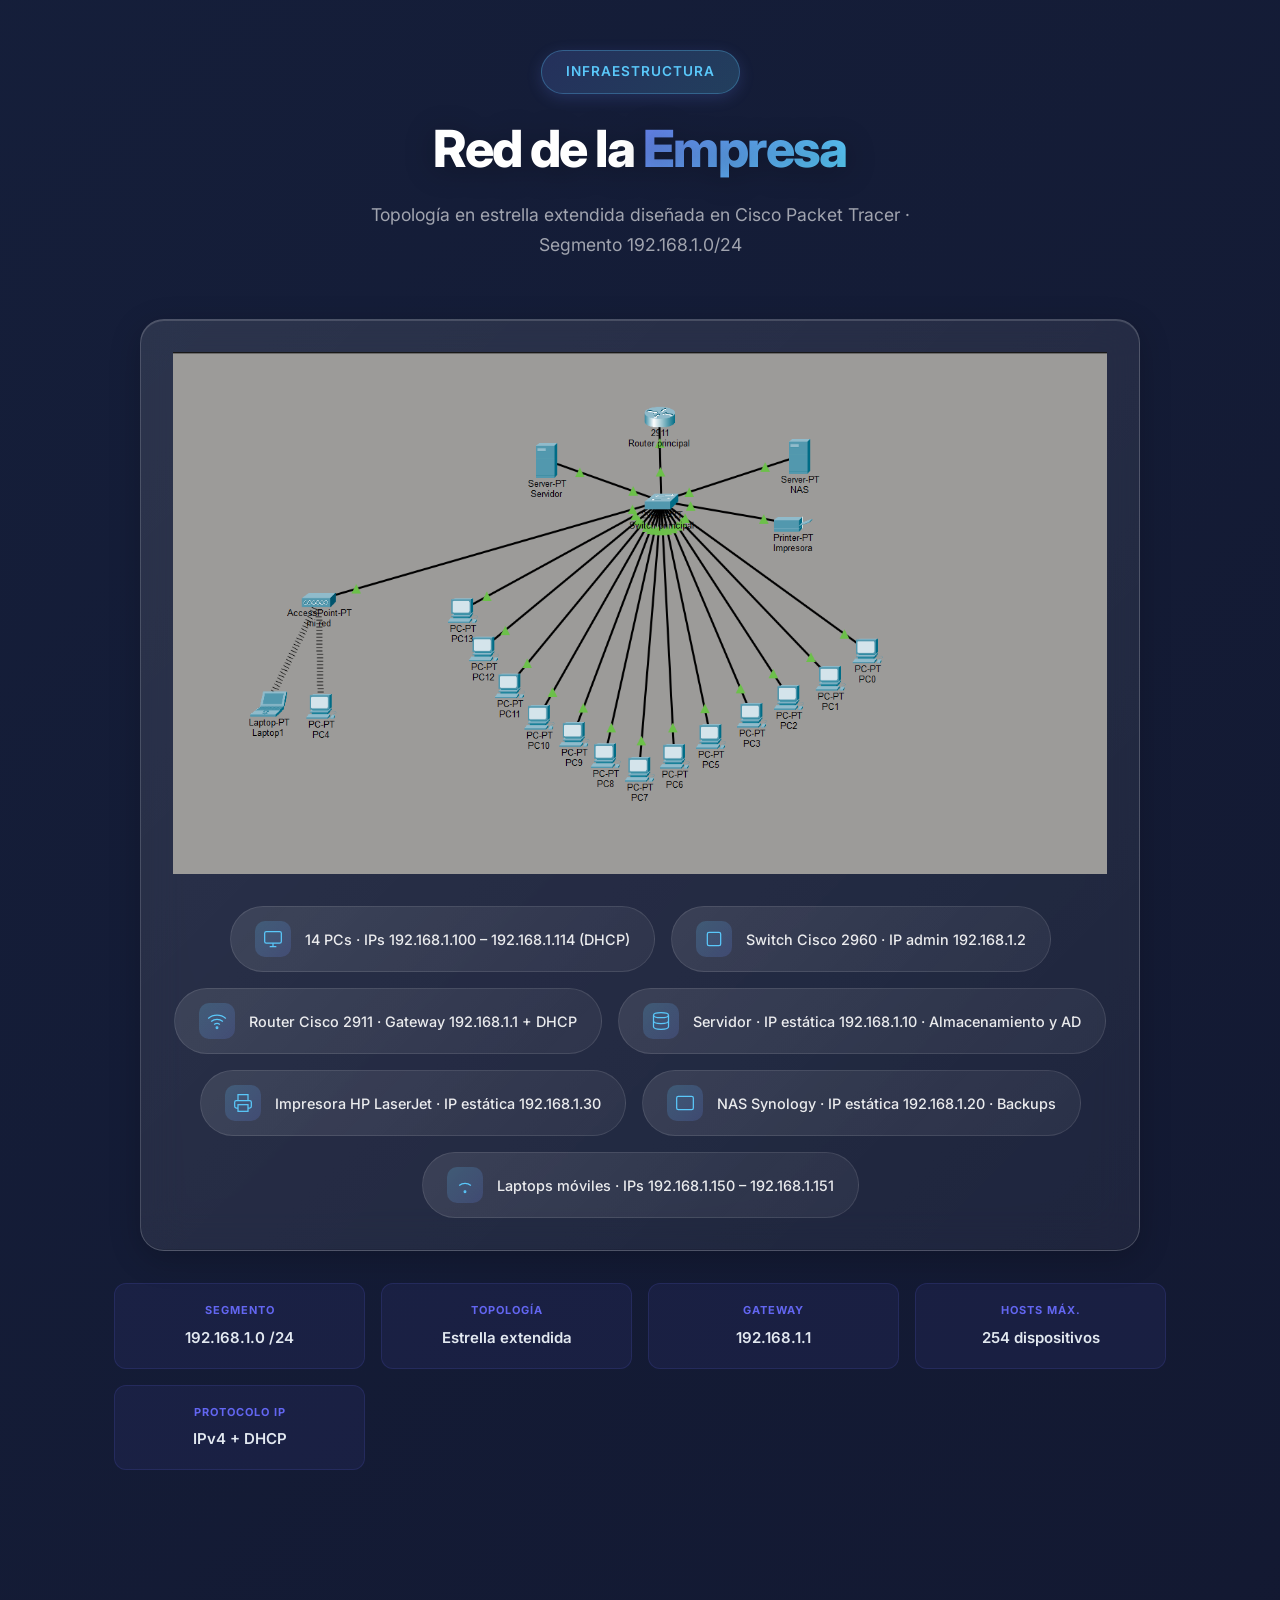
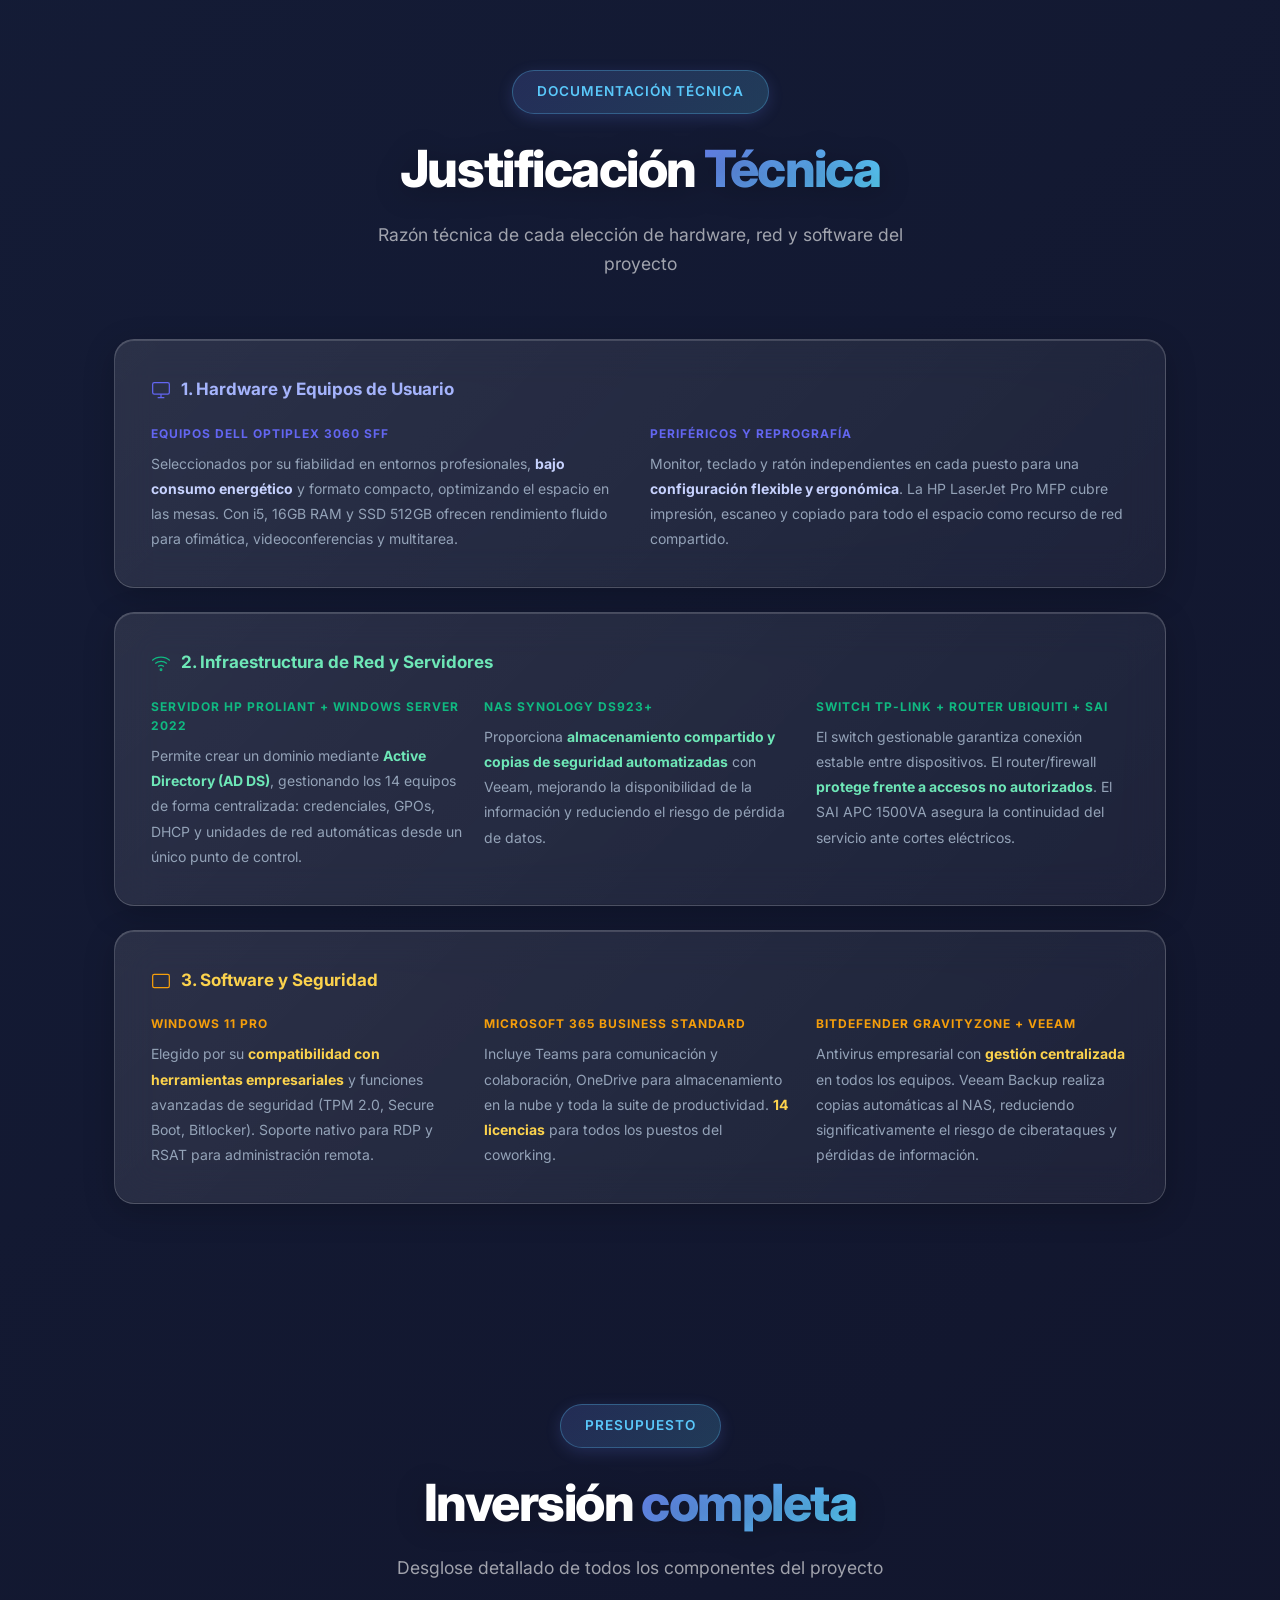
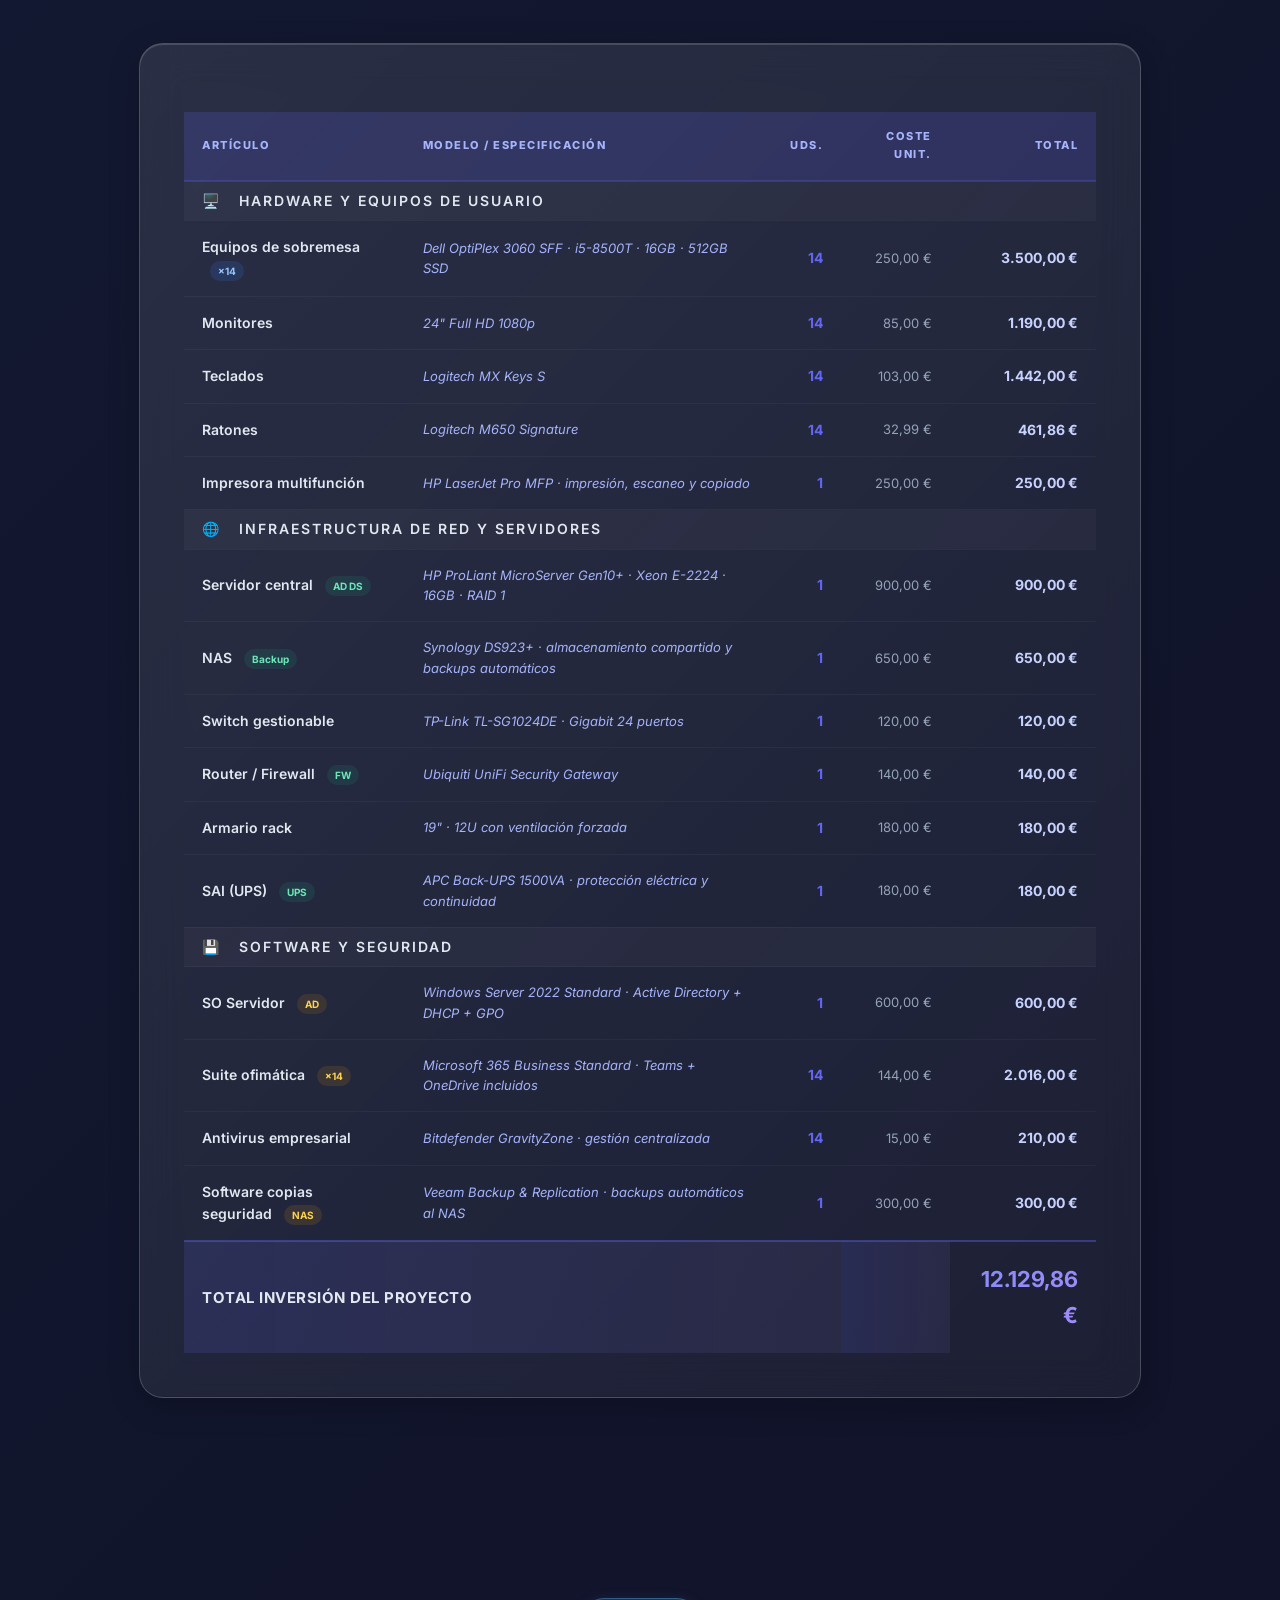
==== commit 21c4ea01: "Add files via upload" ====
--- a/index.html
+++ b/index.html
@@ -1,4 +1,4 @@
-<!DOCTYPE html>
+﻿<!DOCTYPE html>
 <html lang="es">
 
 <head>
@@ -417,35 +417,6 @@
     </section>
 
 
-    <!-- ODS Section -->
-    <section id="ods" class="ods-section">
-        <div class="section-header">
-            <span class="section-tag">Sostenibilidad</span>
-            <h2 class="section-title">Objetivos de <span class="gradient-text">Desarrollo Sostenible</span></h2>
-            <p class="section-subtitle">Comprometidos con la sostenibilidad y el impacto social positivo</p>
-        </div>
-        <div class="ods-grid">
-            <div class="ods-card glass-card">
-                <div class="ods-badge">ODS</div>
-                <div class="ods-number">8</div>
-                <div class="ods-title">Trabajo decente y crecimiento económico</div>
-                <p class="ods-desc">Fomentamos el crecimiento de startups mediante programas de mentoring y eventos de networking semanales que conectan talento joven con inversores.</p>
-            </div>
-            <div class="ods-card glass-card">
-                <div class="ods-badge">ODS</div>
-                <div class="ods-number">11</div>
-                <div class="ods-title">Ciudades y comunidades sostenibles</div>
-                <p class="ods-desc">El edificio cuenta con plazas de parking para patinetes eléctricos y cargadores para coches Tesla y otros vehículos eléctricos, fomentando la movilidad de baja emisión.</p>
-            </div>
-            <div class="ods-card glass-card">
-                <div class="ods-badge">ODS</div>
-                <div class="ods-number">13</div>
-                <div class="ods-title">Acción por el clima</div>
-                <p class="ods-desc">Certificado LEED Platinum en Barcelona y política de "Papel Cero": todos los contratos y procesos administrativos se digitalizan mediante la aplicación móvil propia.</p>
-            </div>
-        </div>
-    </section>
-
     <!-- Lightbox overlay -->
     <div id="plano-lightbox" style="display:none;position:fixed;inset:0;z-index:9999;background:rgba(0,0,0,0.88);backdrop-filter:blur(10px);align-items:center;justify-content:center;cursor:zoom-out;" onclick="this.style.display='none'">
         <img id="plano-lightbox-img" src="" alt="Plano ampliado" style="max-width:92vw;max-height:88vh;border-radius:16px;box-shadow:0 32px 80px rgba(0,0,0,0.7);object-fit:contain;pointer-events:none;">
@@ -566,6 +537,35 @@
                 </div>
             </div>
         </div>
+
+    <!-- ODS Section -->
+    <section id="ods" class="ods-section">
+        <div class="section-header">
+            <span class="section-tag">Sostenibilidad</span>
+            <h2 class="section-title">Objetivos de <span class="gradient-text">Desarrollo Sostenible</span></h2>
+            <p class="section-subtitle">Comprometidos con la sostenibilidad y el impacto social positivo</p>
+        </div>
+        <div class="ods-grid">
+            <div class="ods-card glass-card">
+                <div class="ods-badge">ODS</div>
+                <div class="ods-number">8</div>
+                <div class="ods-title">Trabajo decente y crecimiento económico</div>
+                <p class="ods-desc">Fomentamos el crecimiento de startups mediante programas de mentoring y eventos de networking semanales que conectan talento joven con inversores.</p>
+            </div>
+            <div class="ods-card glass-card">
+                <div class="ods-badge">ODS</div>
+                <div class="ods-number">11</div>
+                <div class="ods-title">Ciudades y comunidades sostenibles</div>
+                <p class="ods-desc">El edificio cuenta con plazas de parking para patinetes eléctricos y cargadores para coches Tesla y otros vehículos eléctricos, fomentando la movilidad de baja emisión.</p>
+            </div>
+            <div class="ods-card glass-card">
+                <div class="ods-badge">ODS</div>
+                <div class="ods-number">13</div>
+                <div class="ods-title">Acción por el clima</div>
+                <p class="ods-desc">Certificado LEED Platinum en Barcelona y política de "Papel Cero": todos los contratos y procesos administrativos se digitalizan mediante la aplicación móvil propia.</p>
+            </div>
+        </div>
+    </section>
 
     <!-- Team Section -->
     <section id="equipo" class="team">
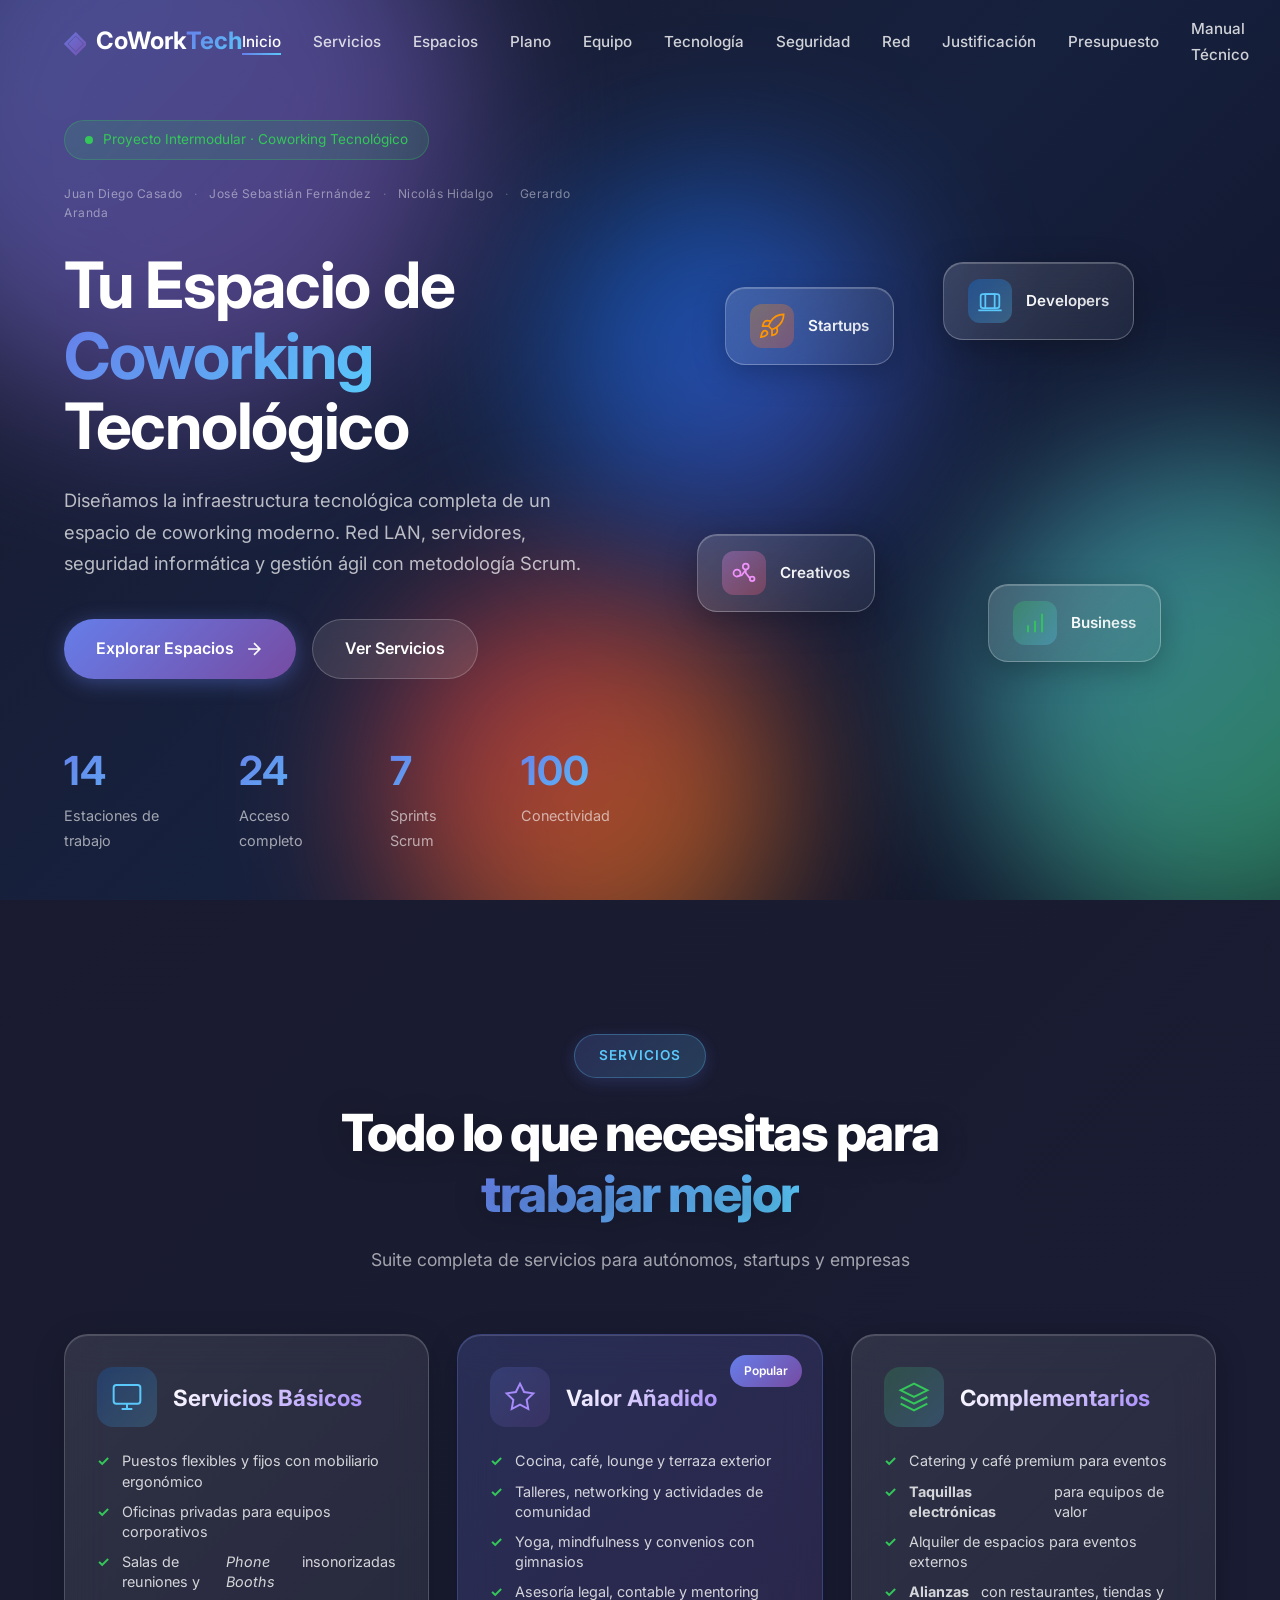
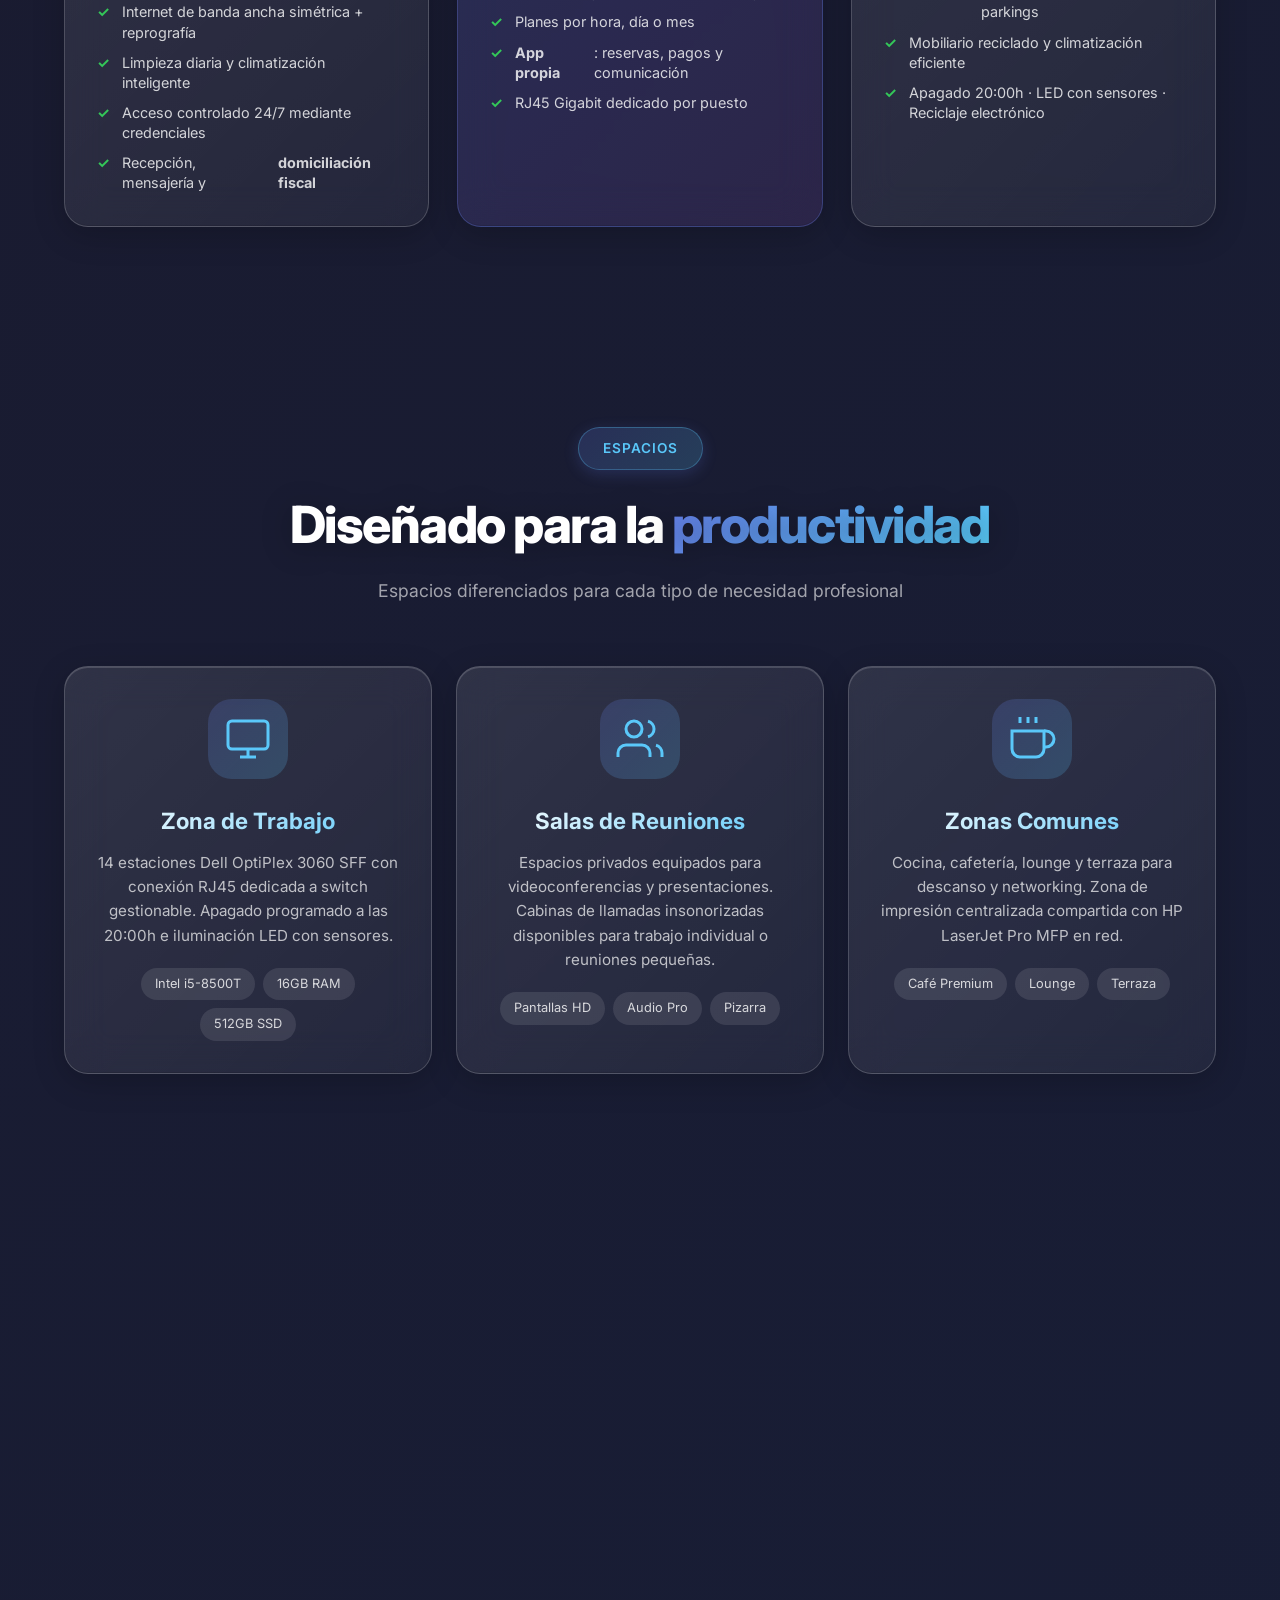
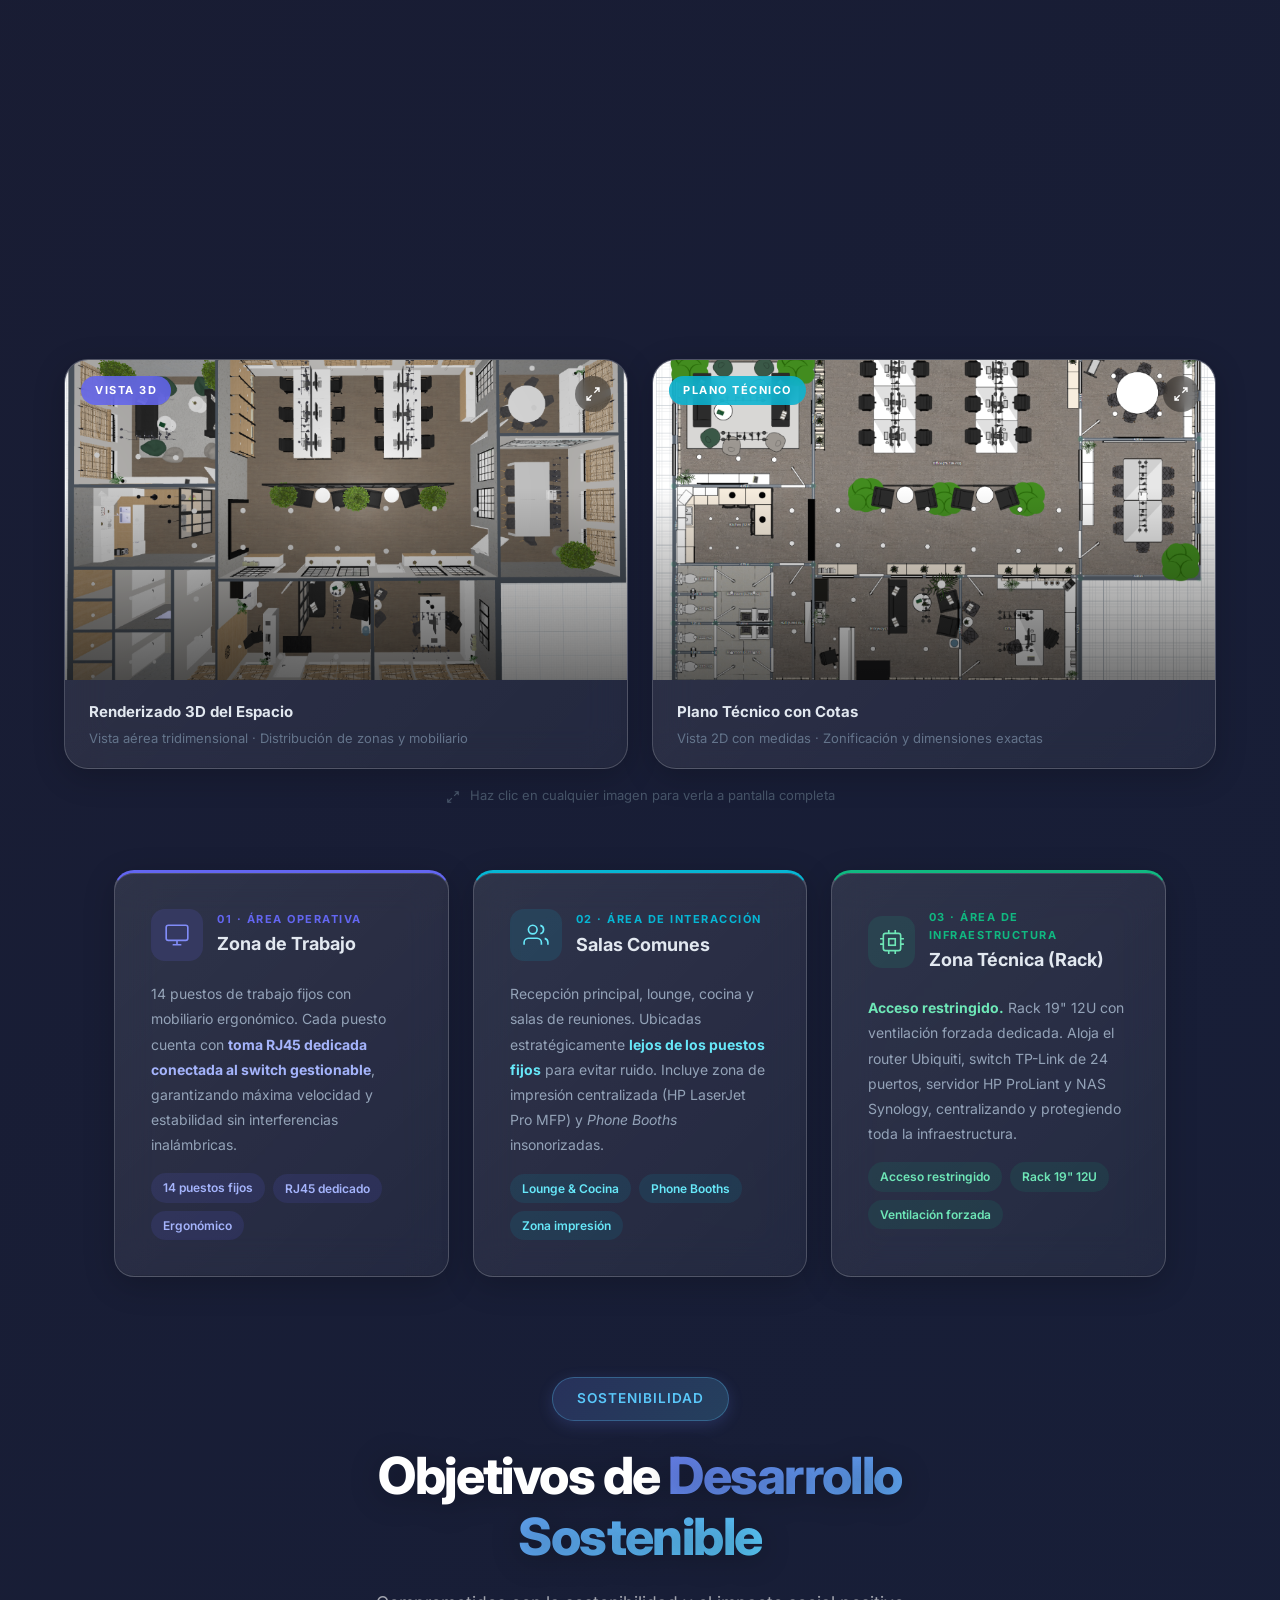
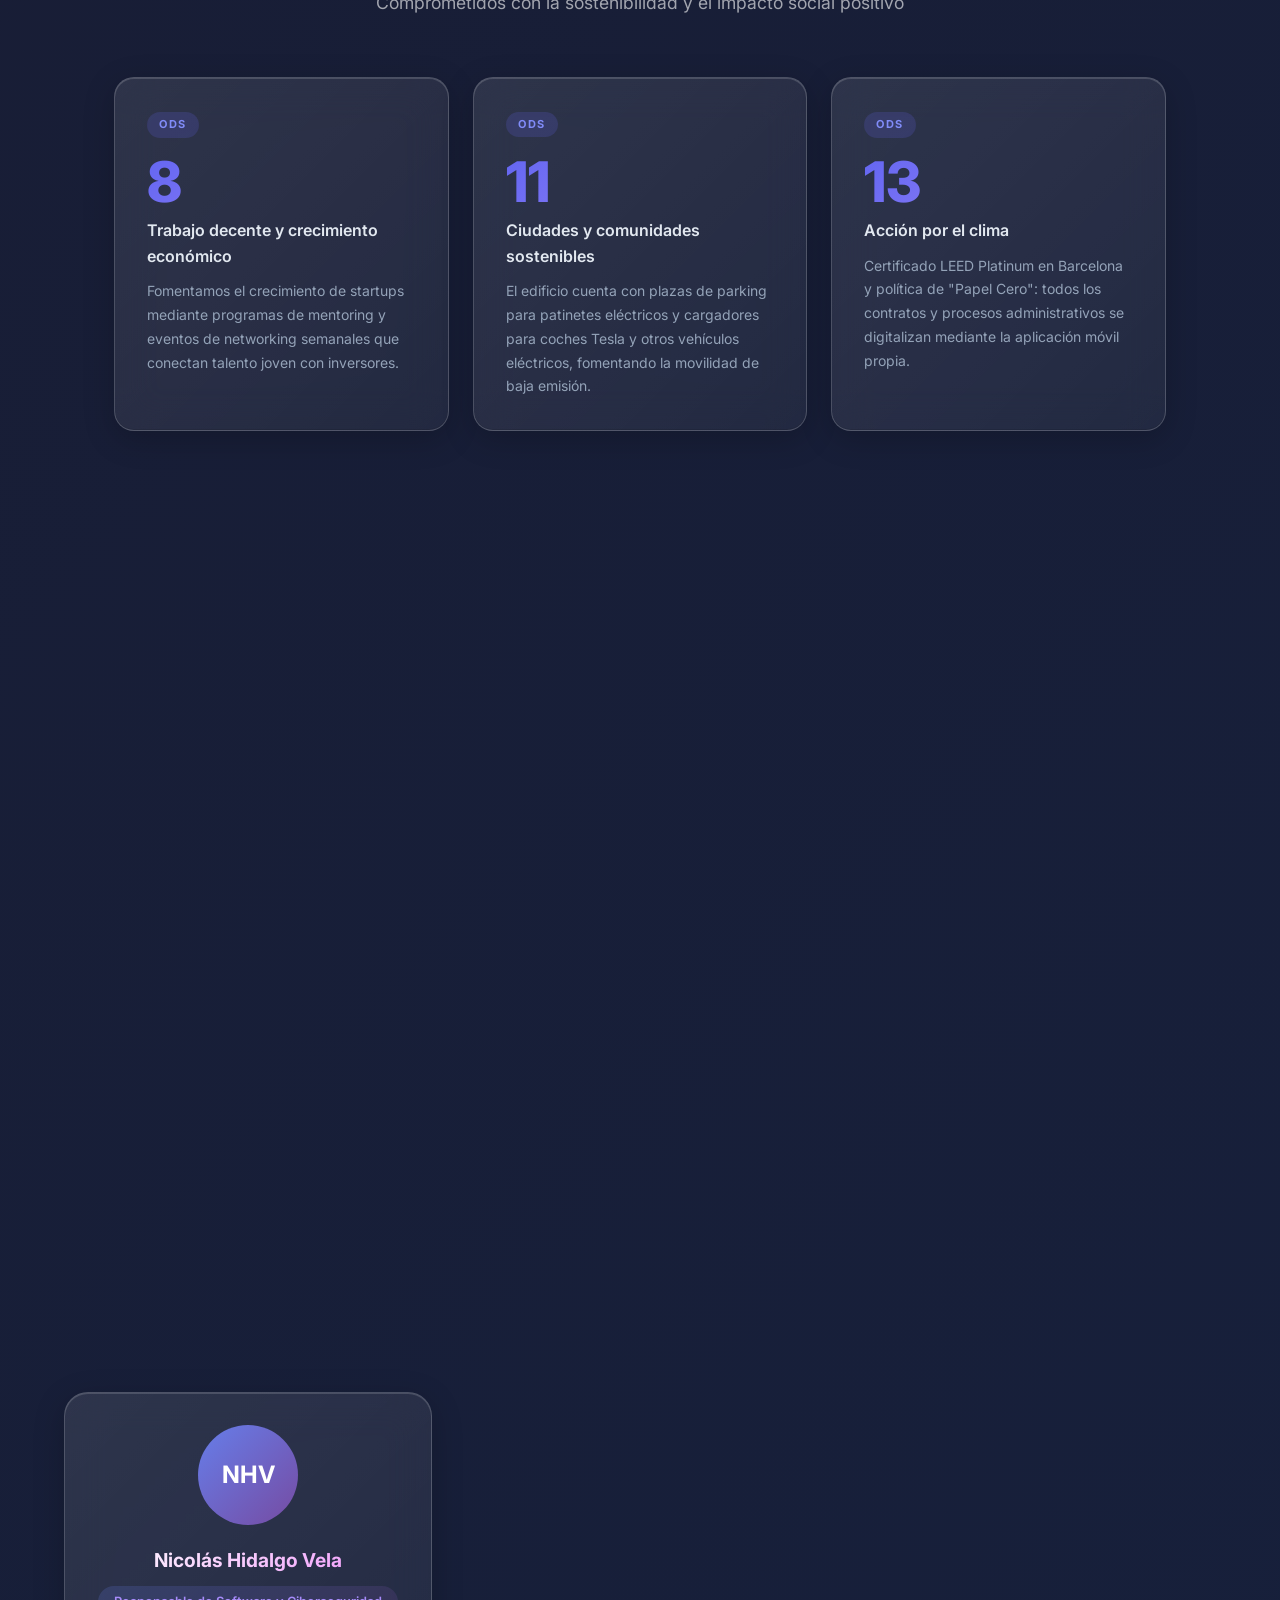
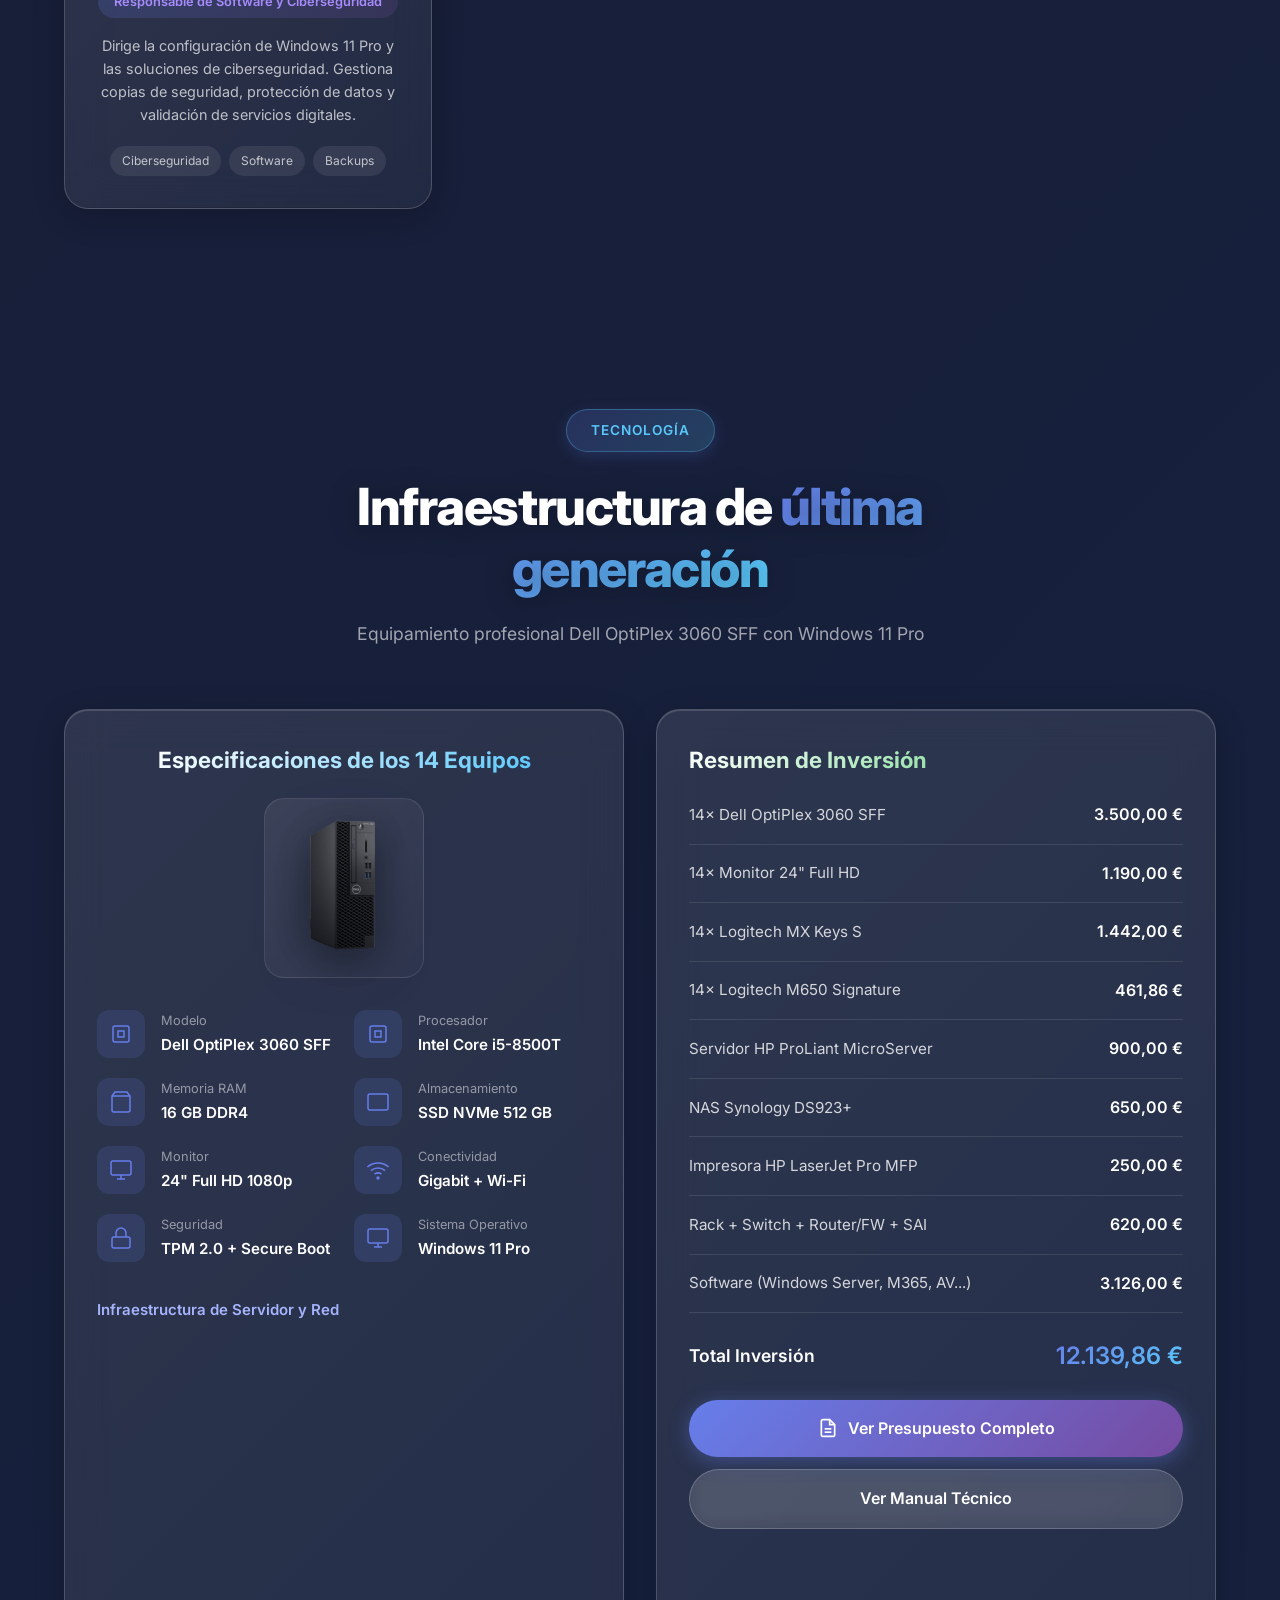
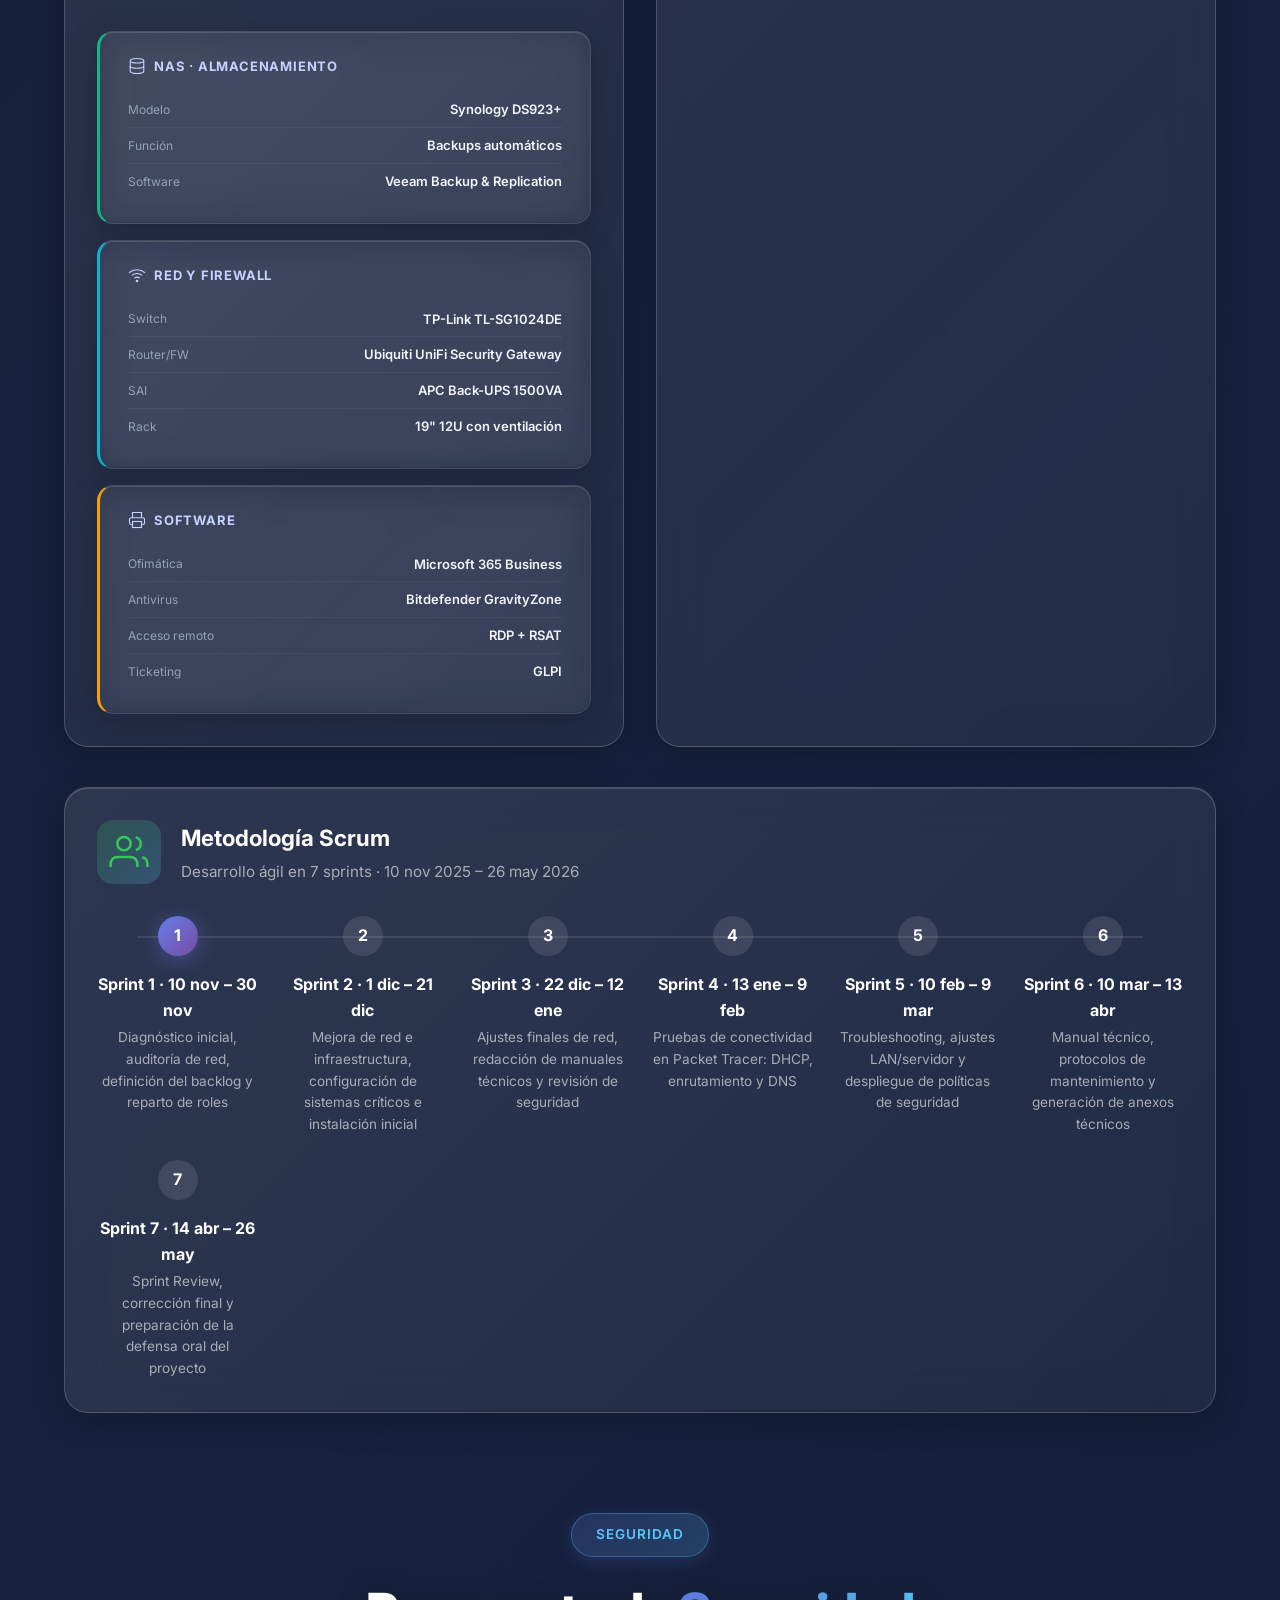
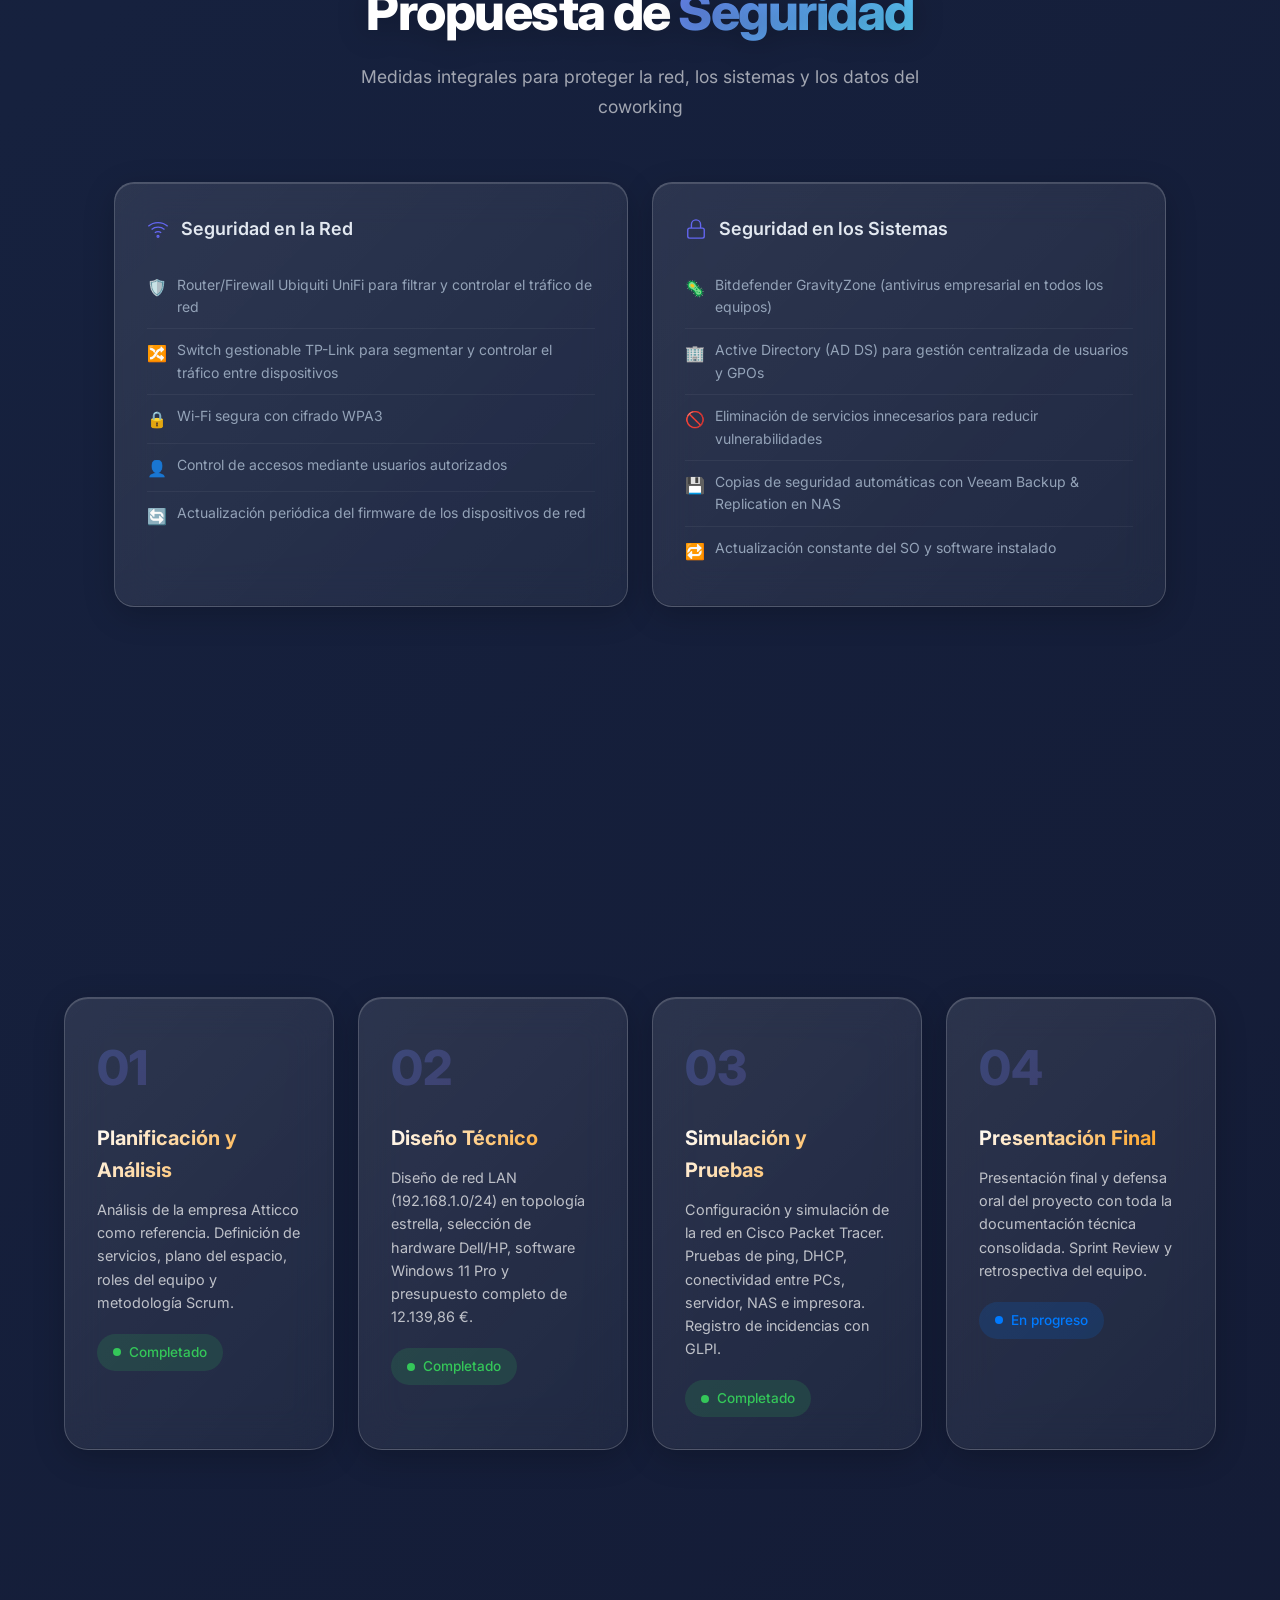
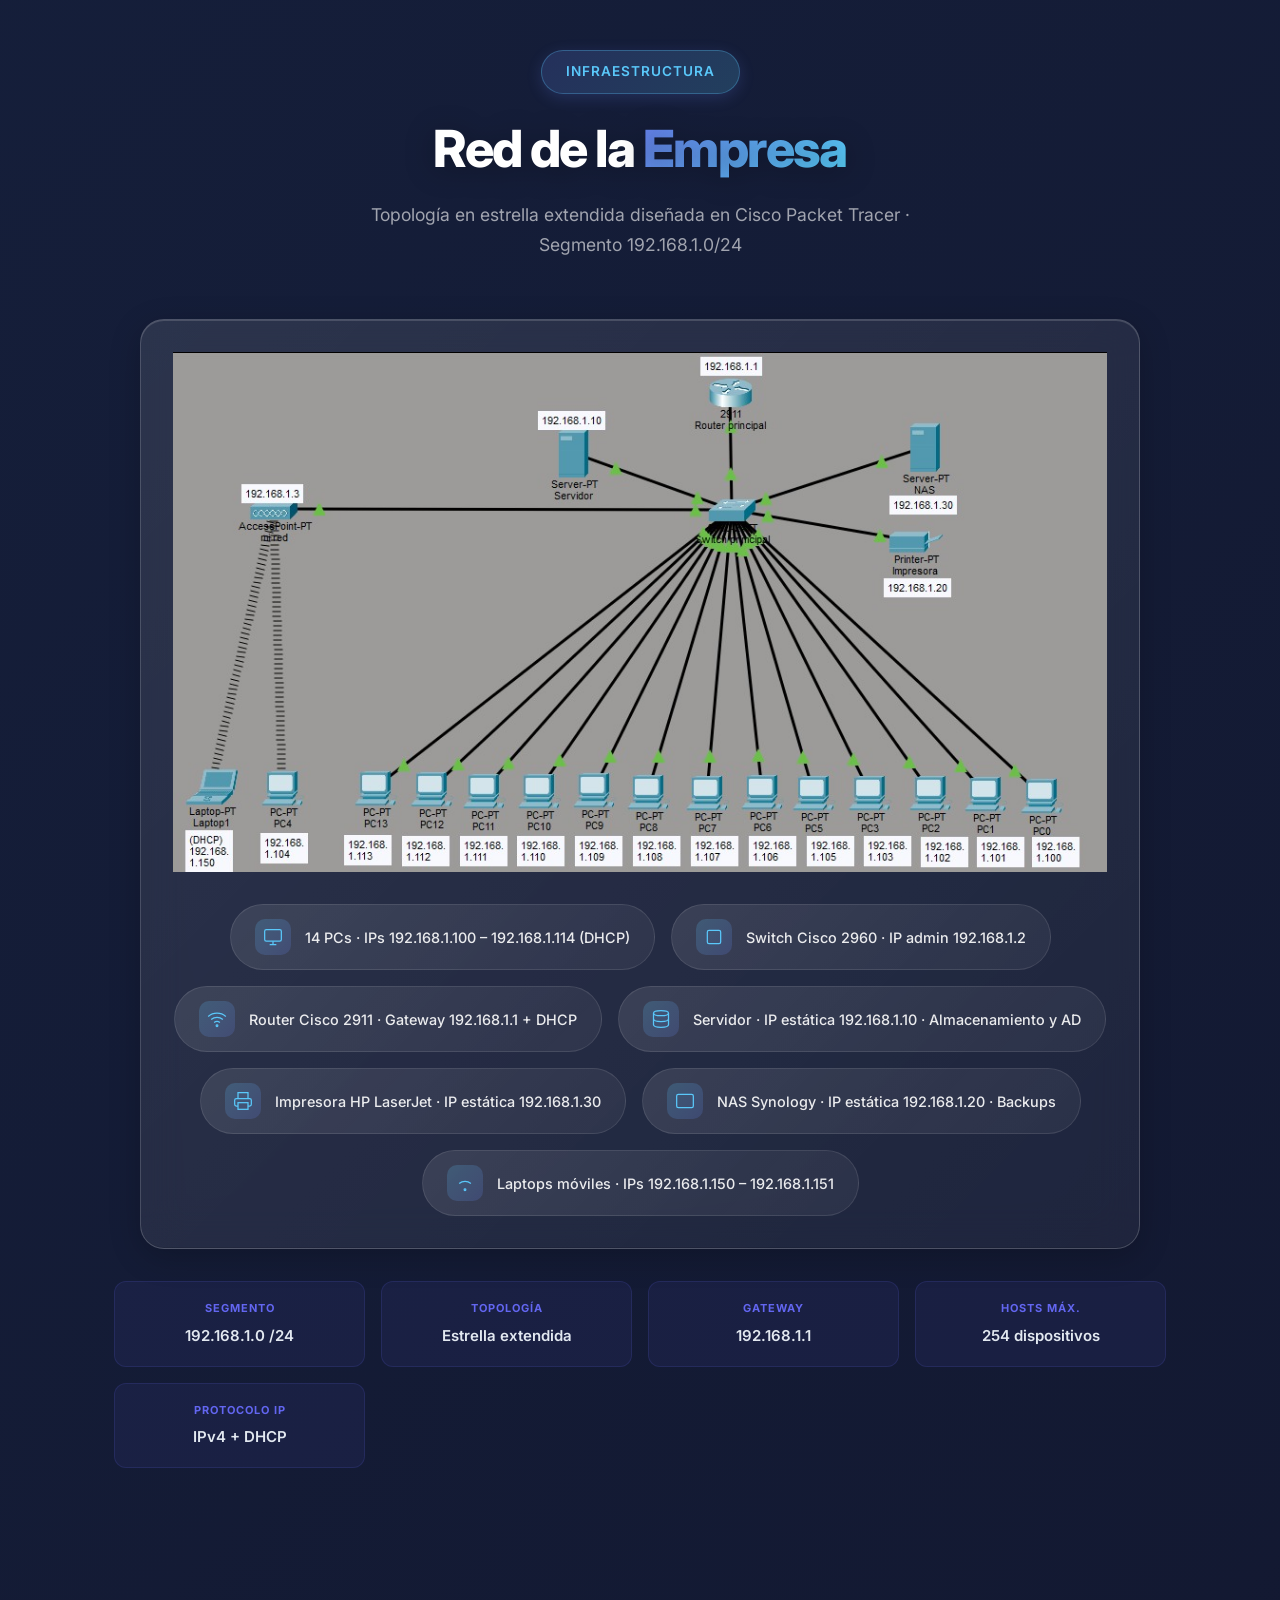
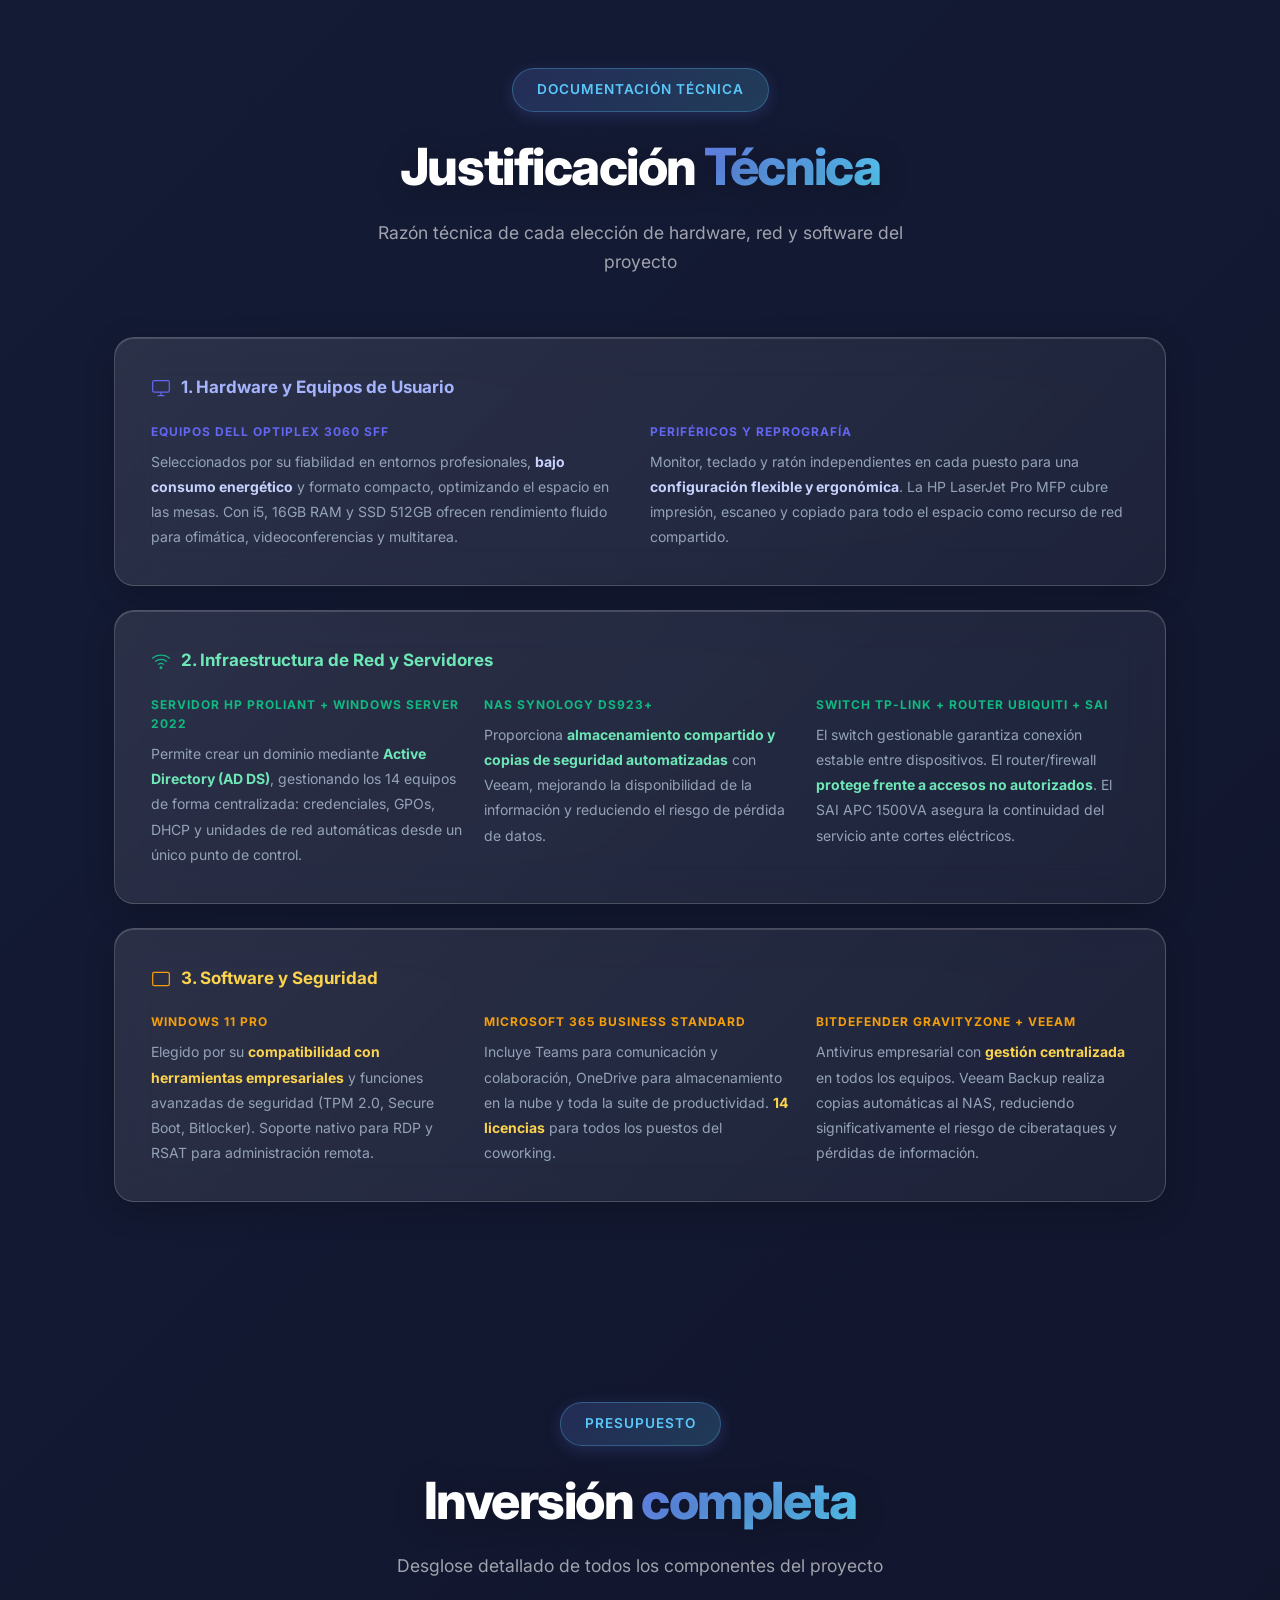
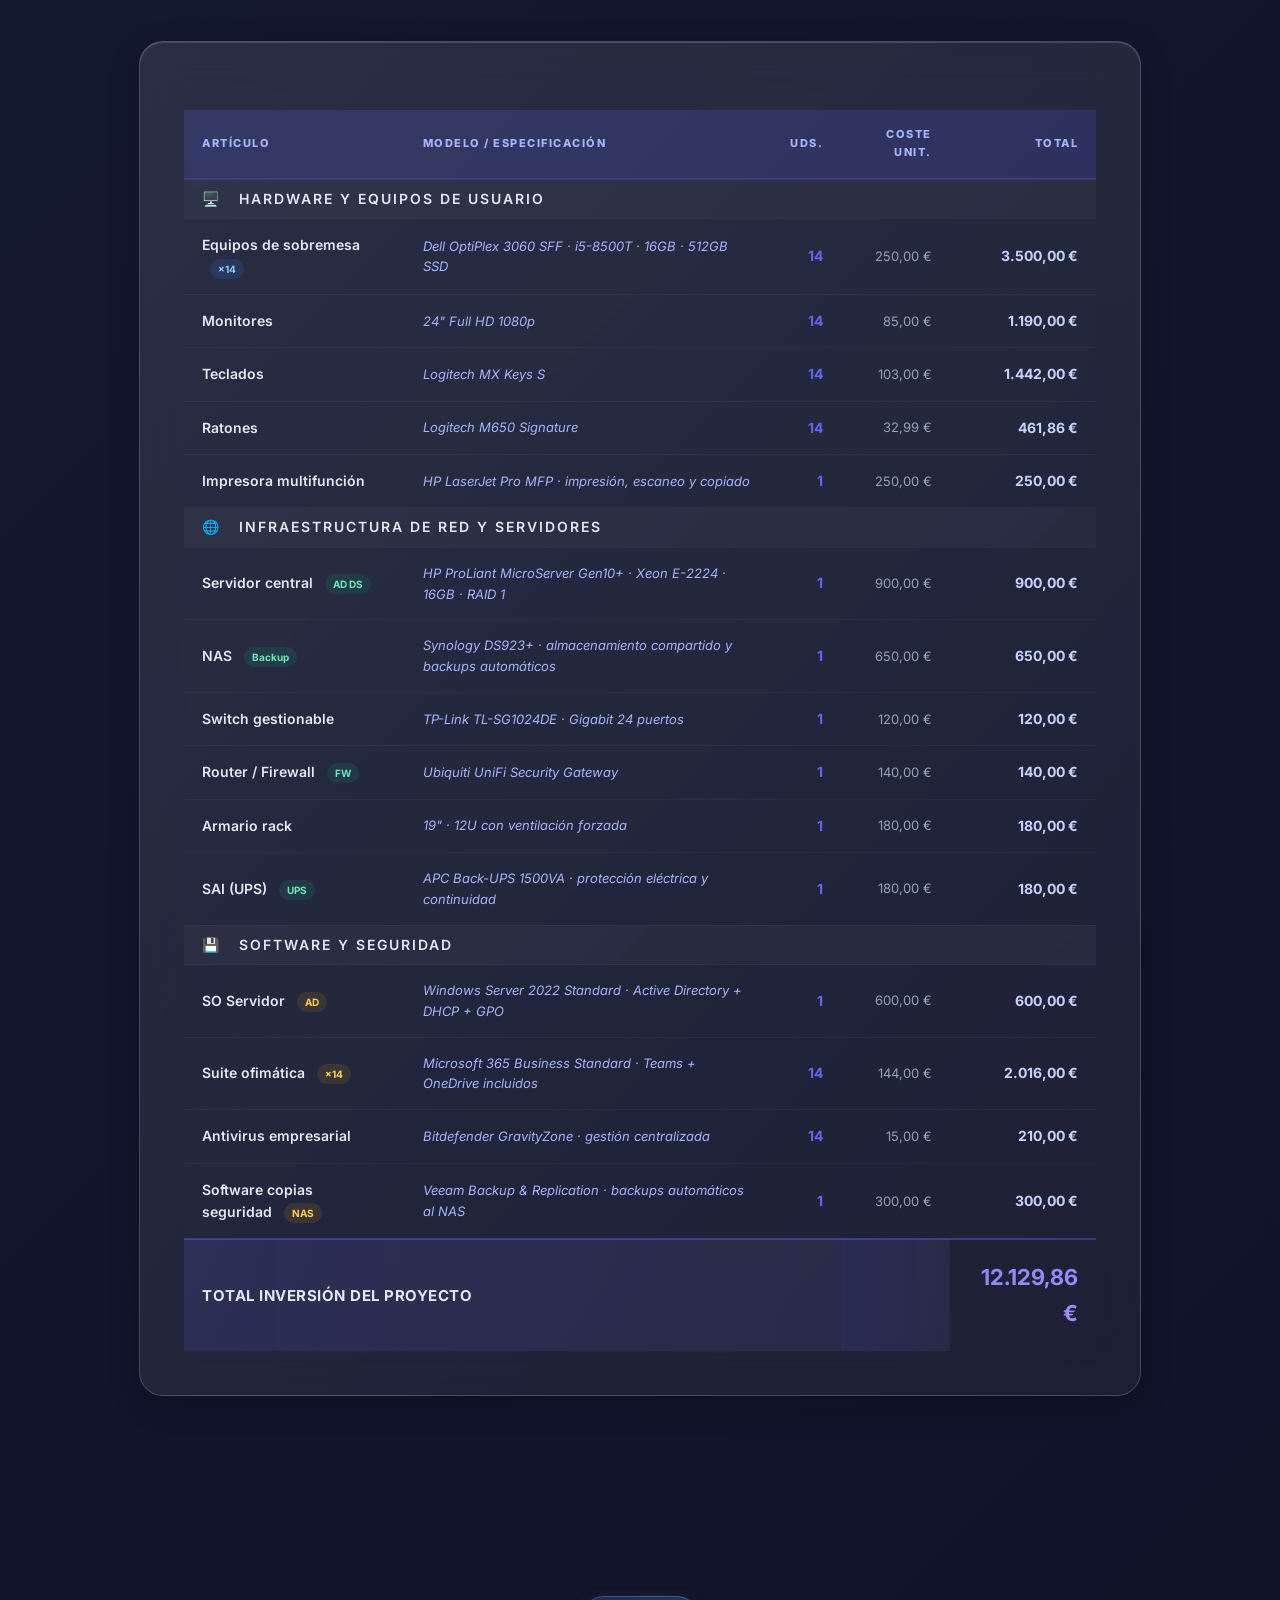
==== commit 7fdfcb6e: "Add files via upload" ====
--- a/index.html
+++ b/index.html
@@ -1,4 +1,4 @@
-﻿<!DOCTYPE html>
+<!DOCTYPE html>
 <html lang="es">
 
 <head>
@@ -1040,7 +1040,7 @@
 
         <div class="network-diagram glass-card">
             <div class="network-image">
-                <img src="assets/Captura de pantalla 2026-06-02 104749.png" alt="Diagrama de red Cisco Packet Tracer" />
+                <img src="assets/red.jpeg" alt="Diagrama de red Cisco Packet Tracer" />
             </div>
             <div class="network-info">
                 <div class="network-detail">
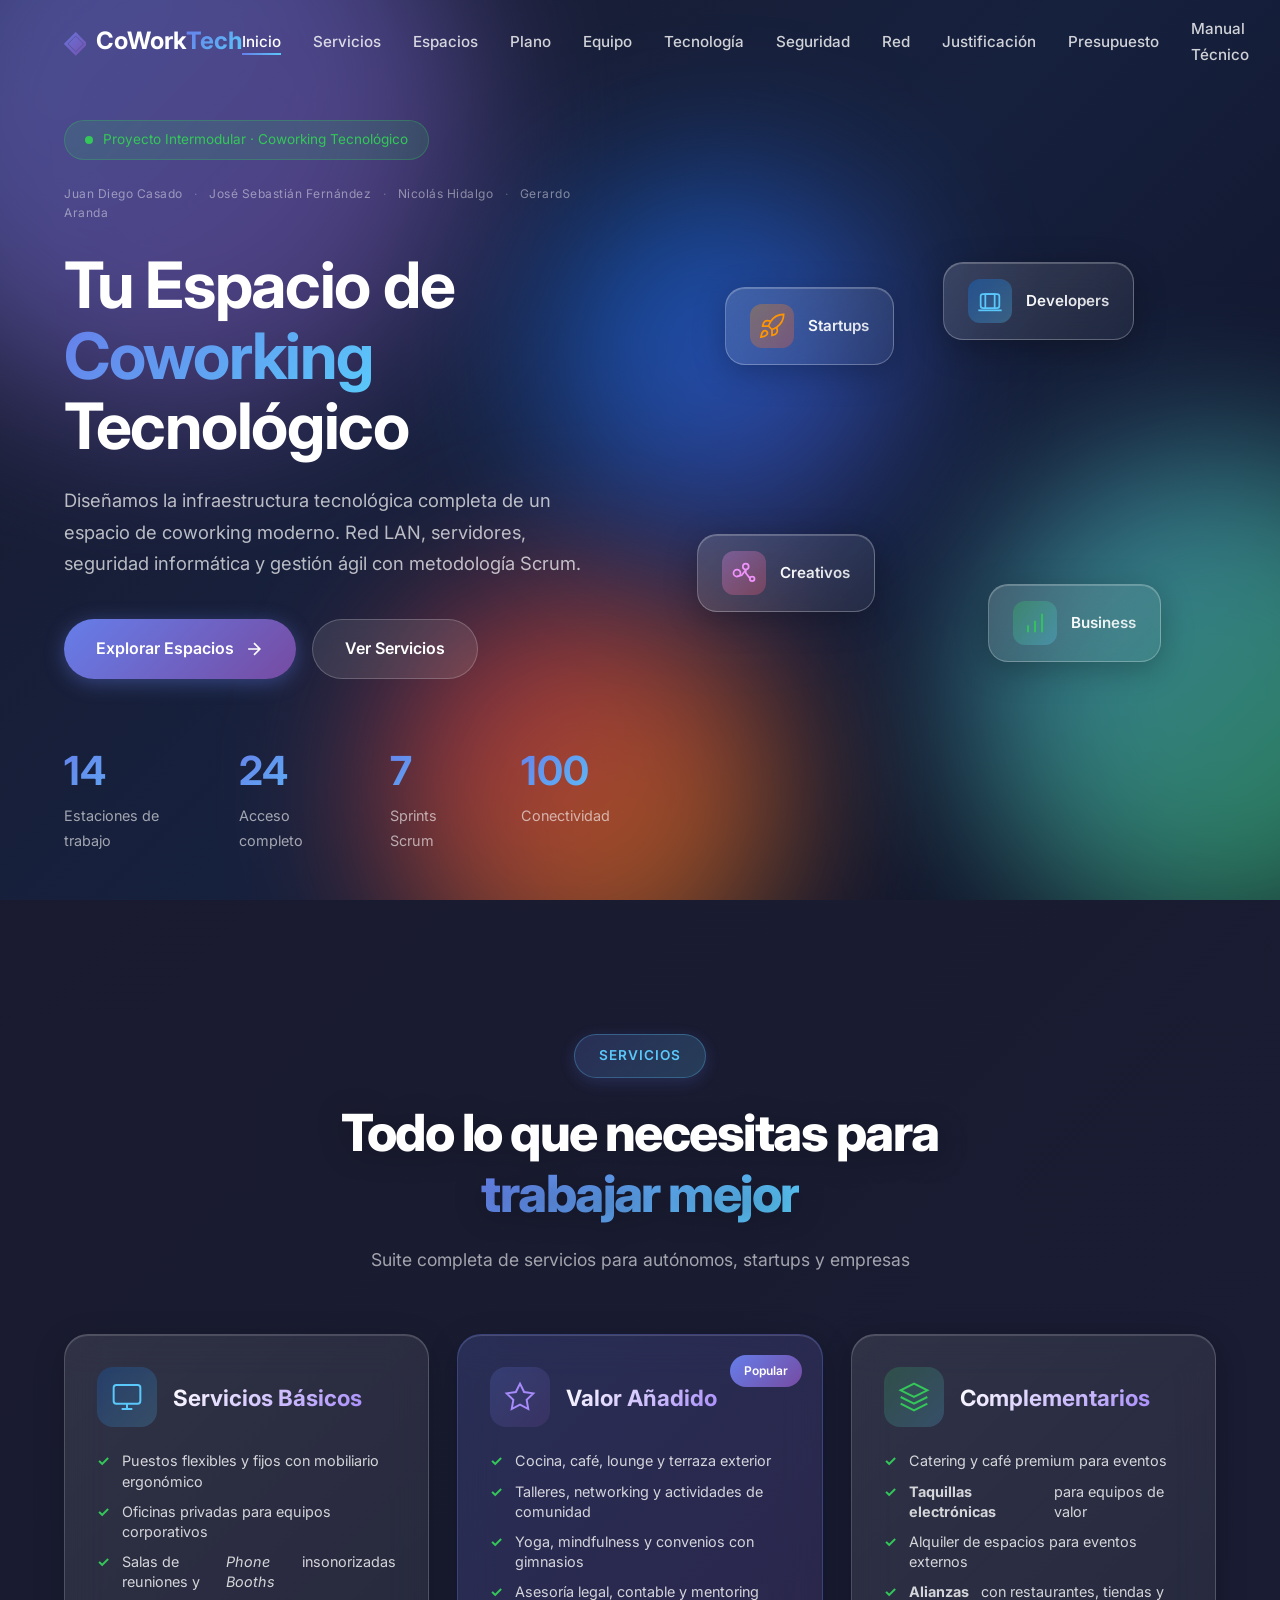
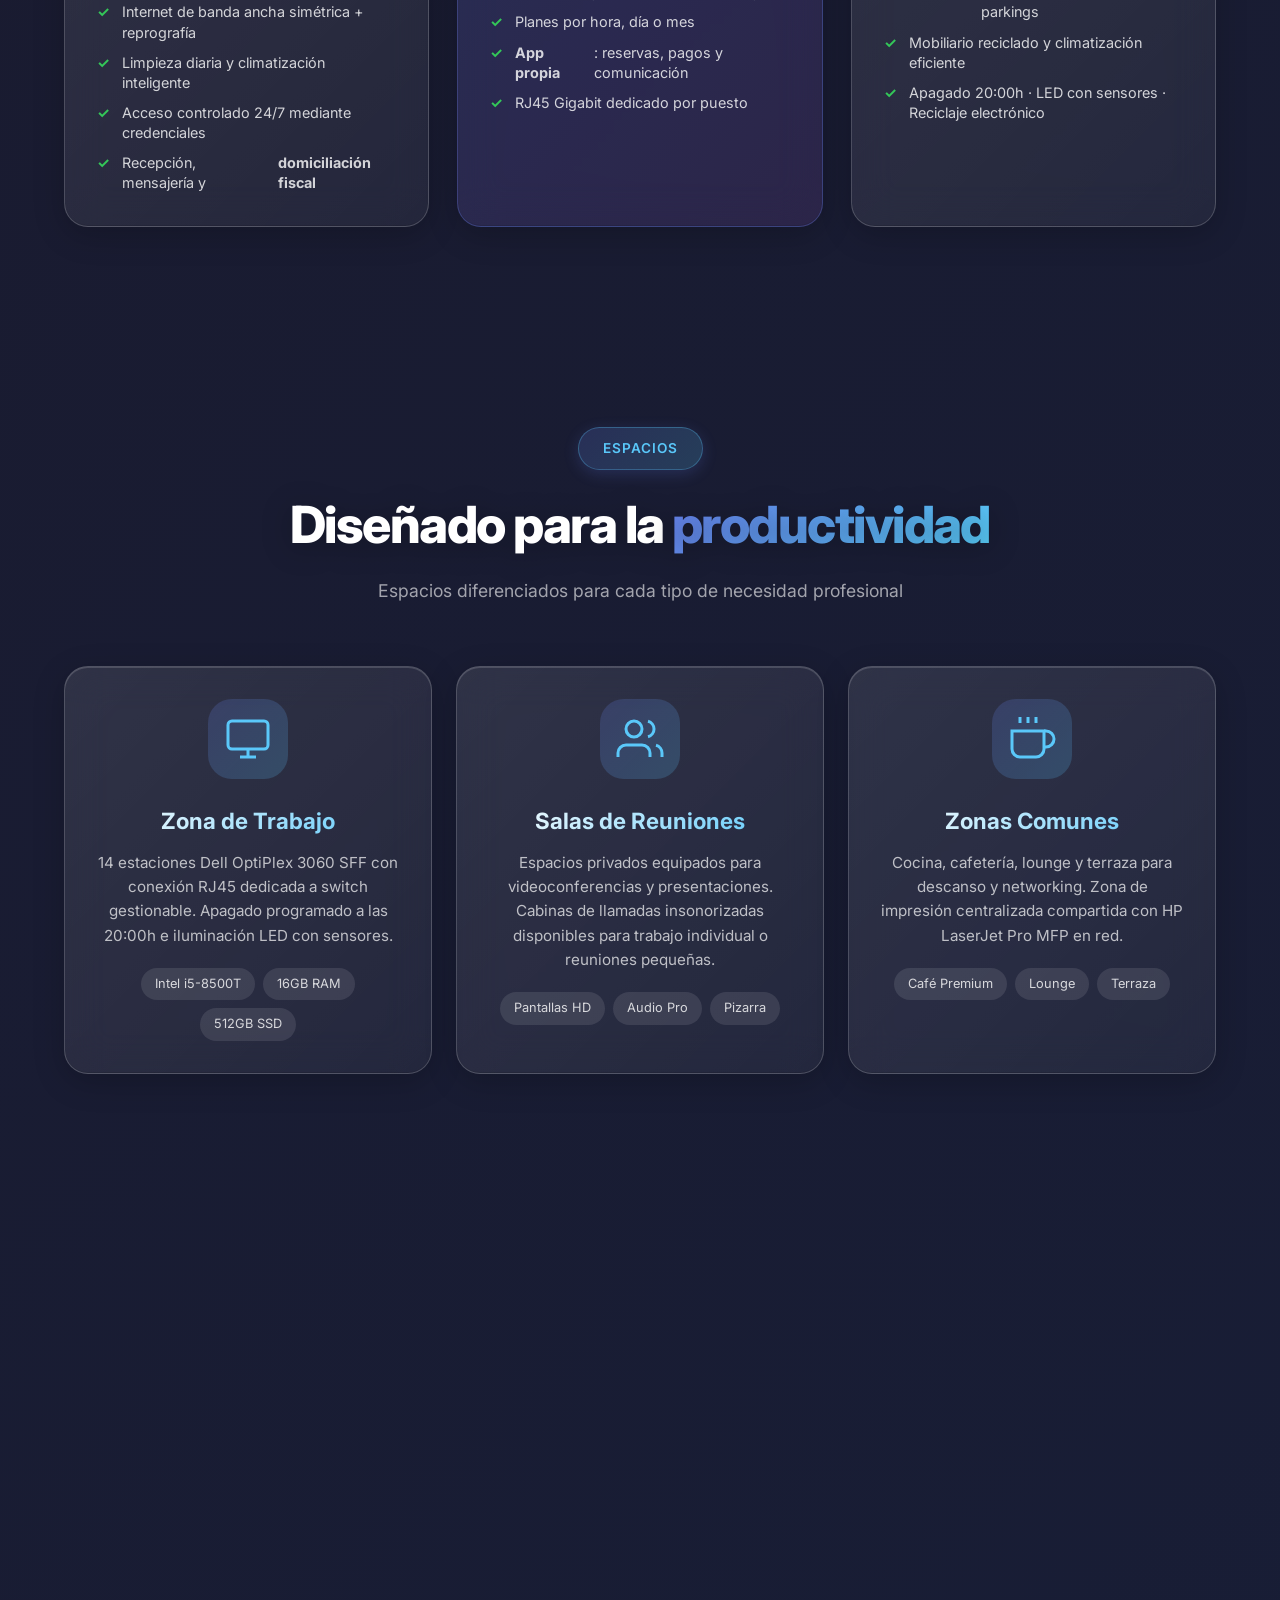
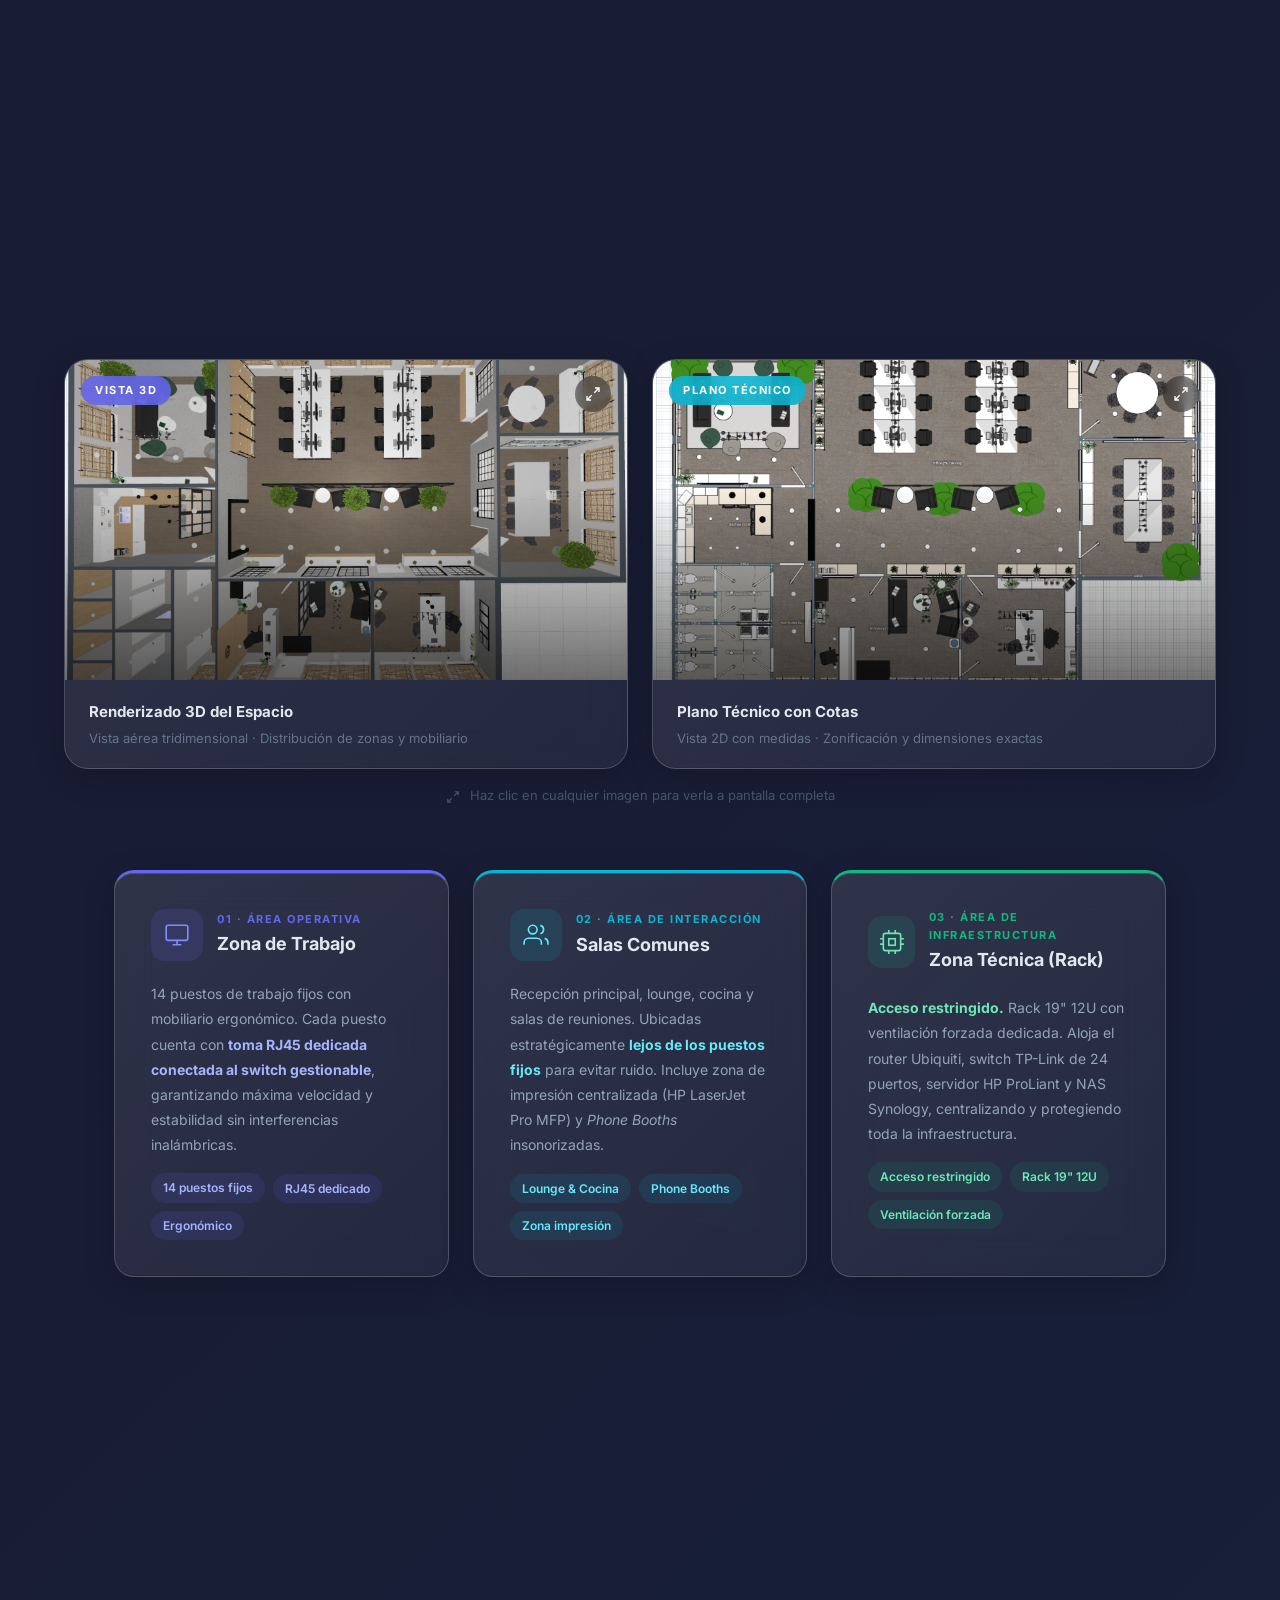
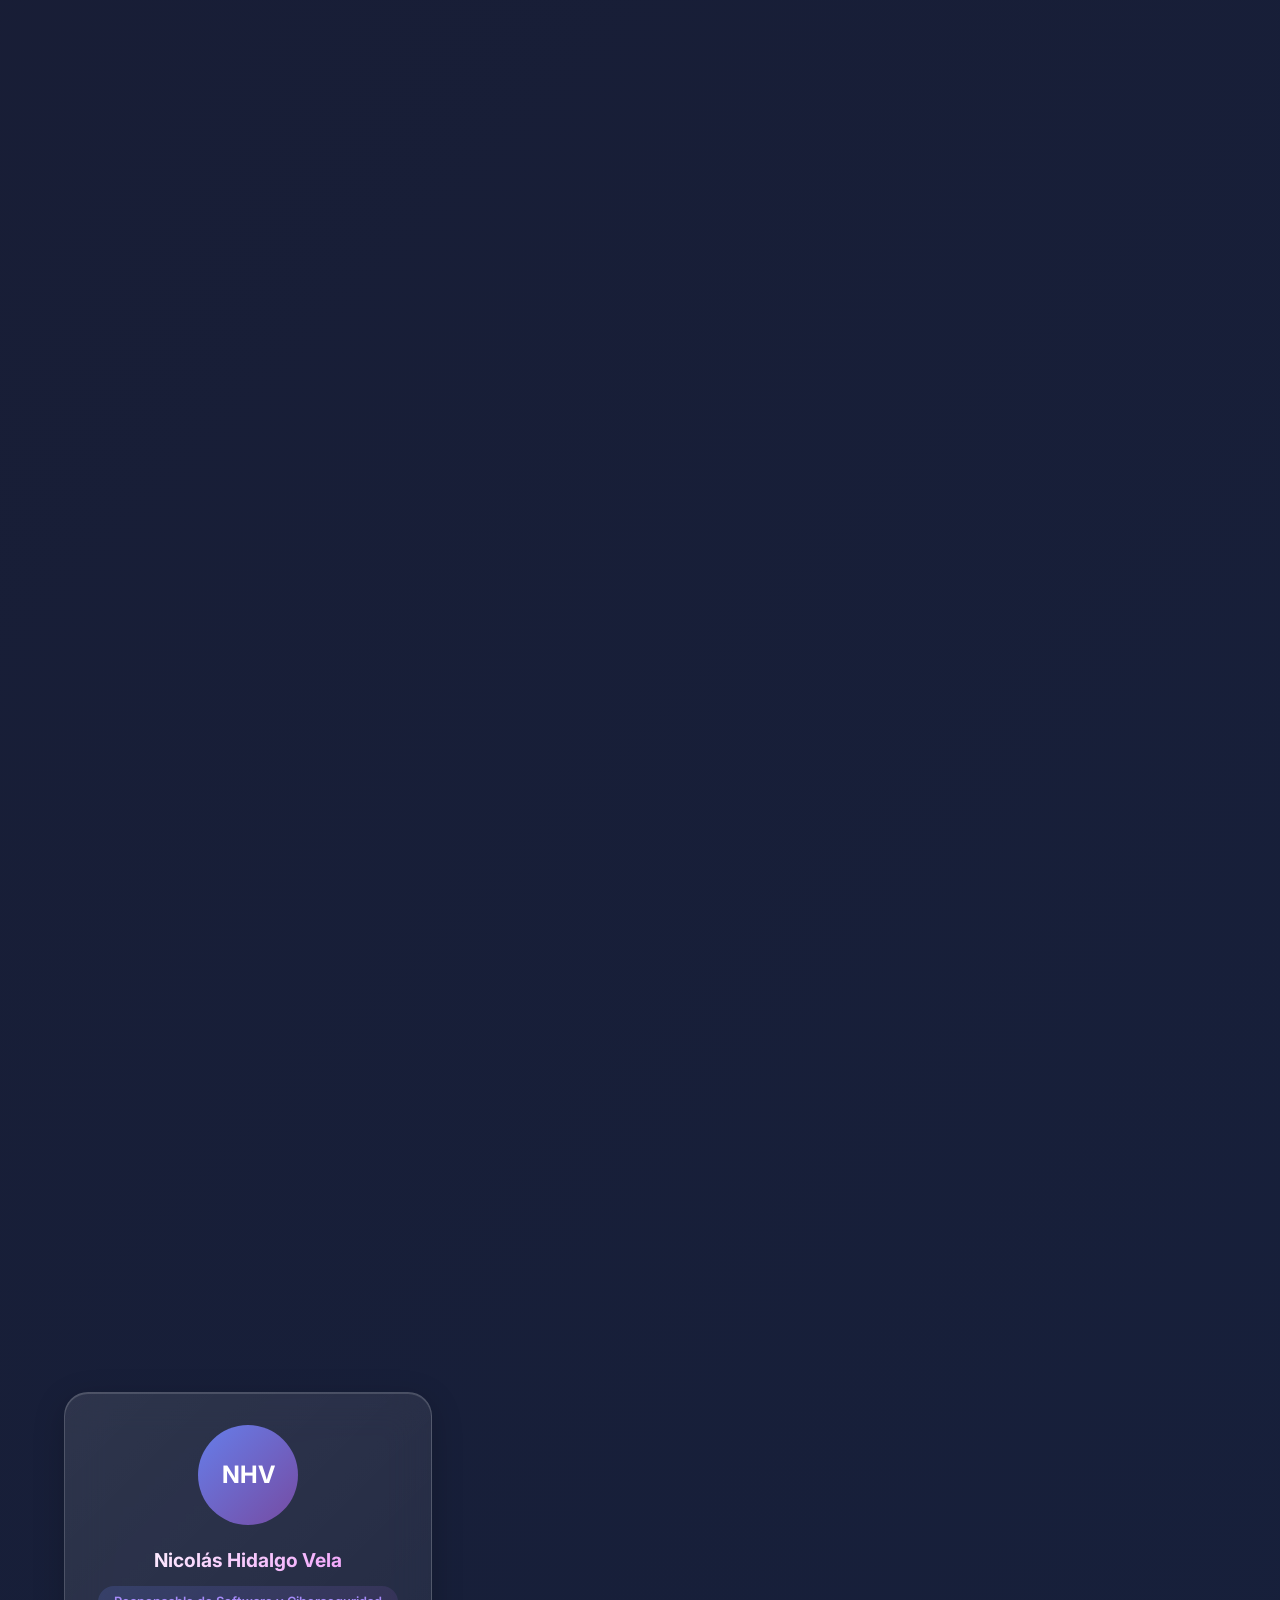
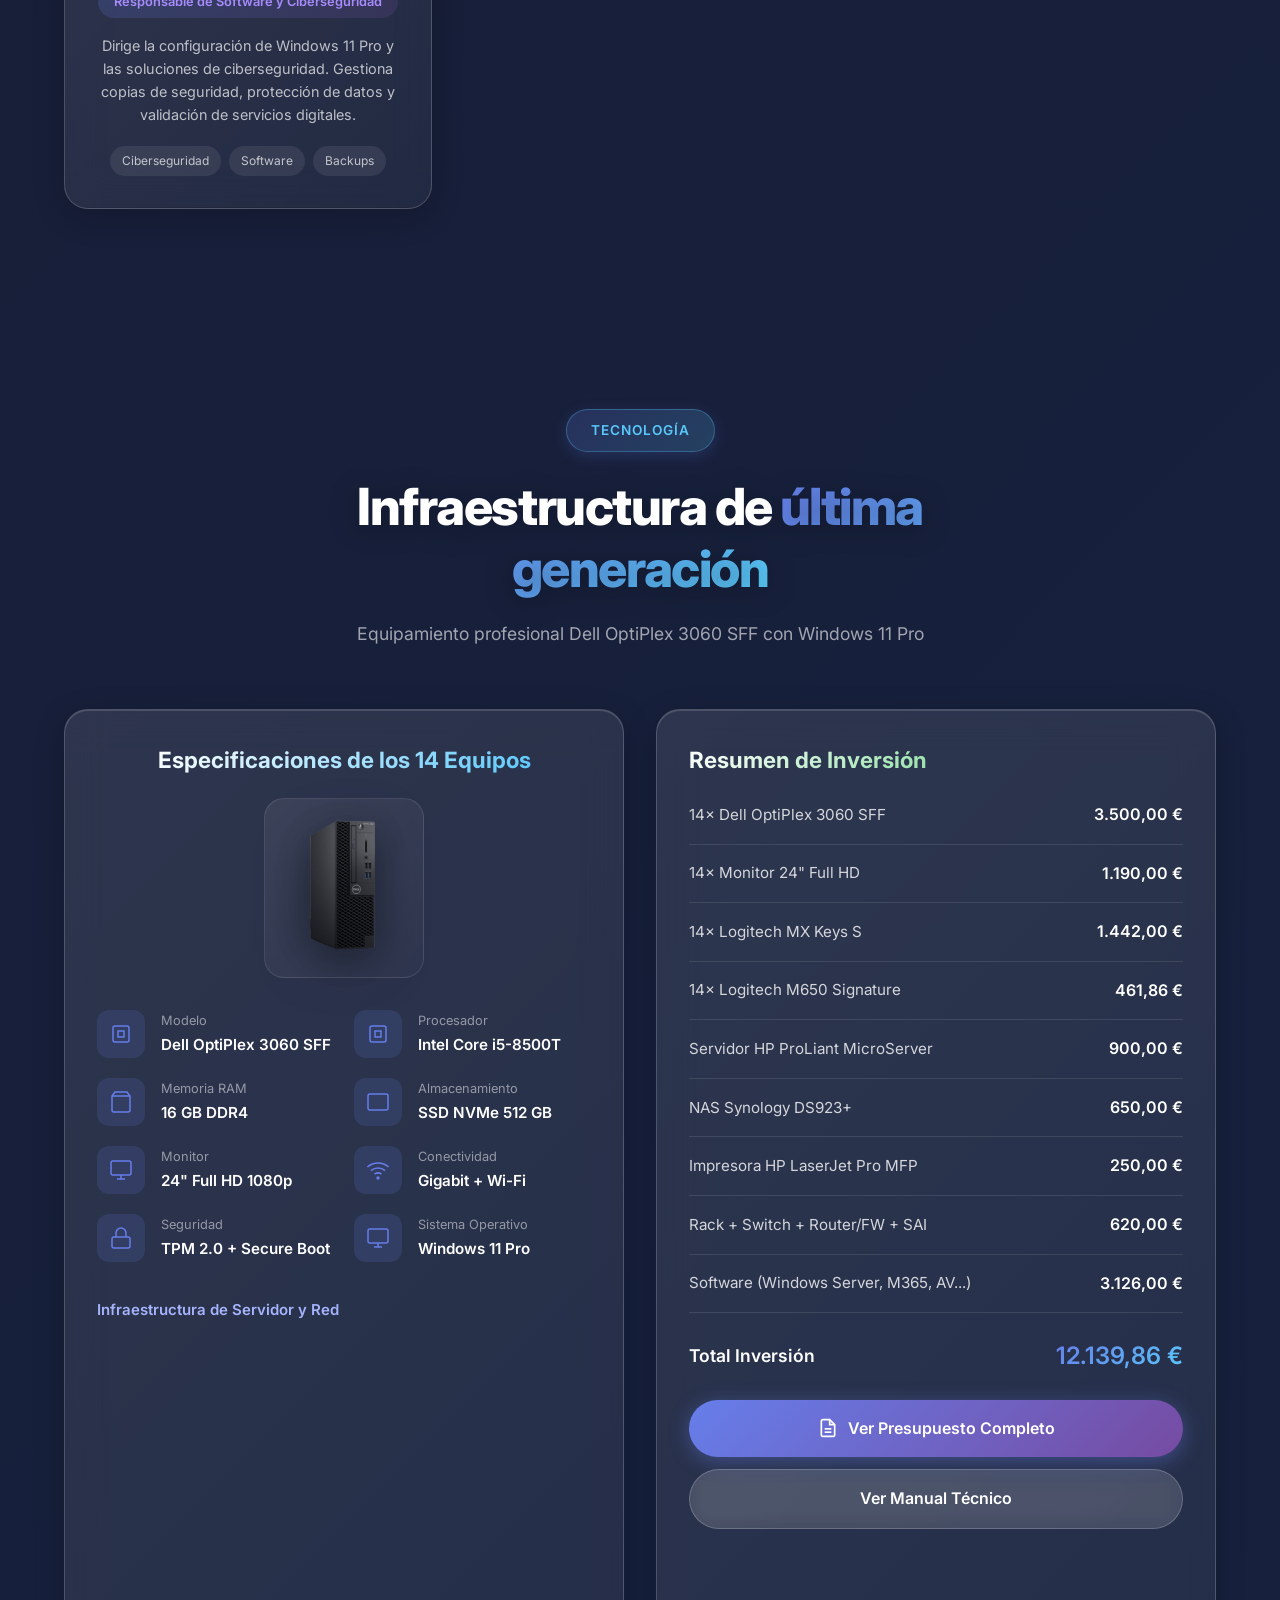
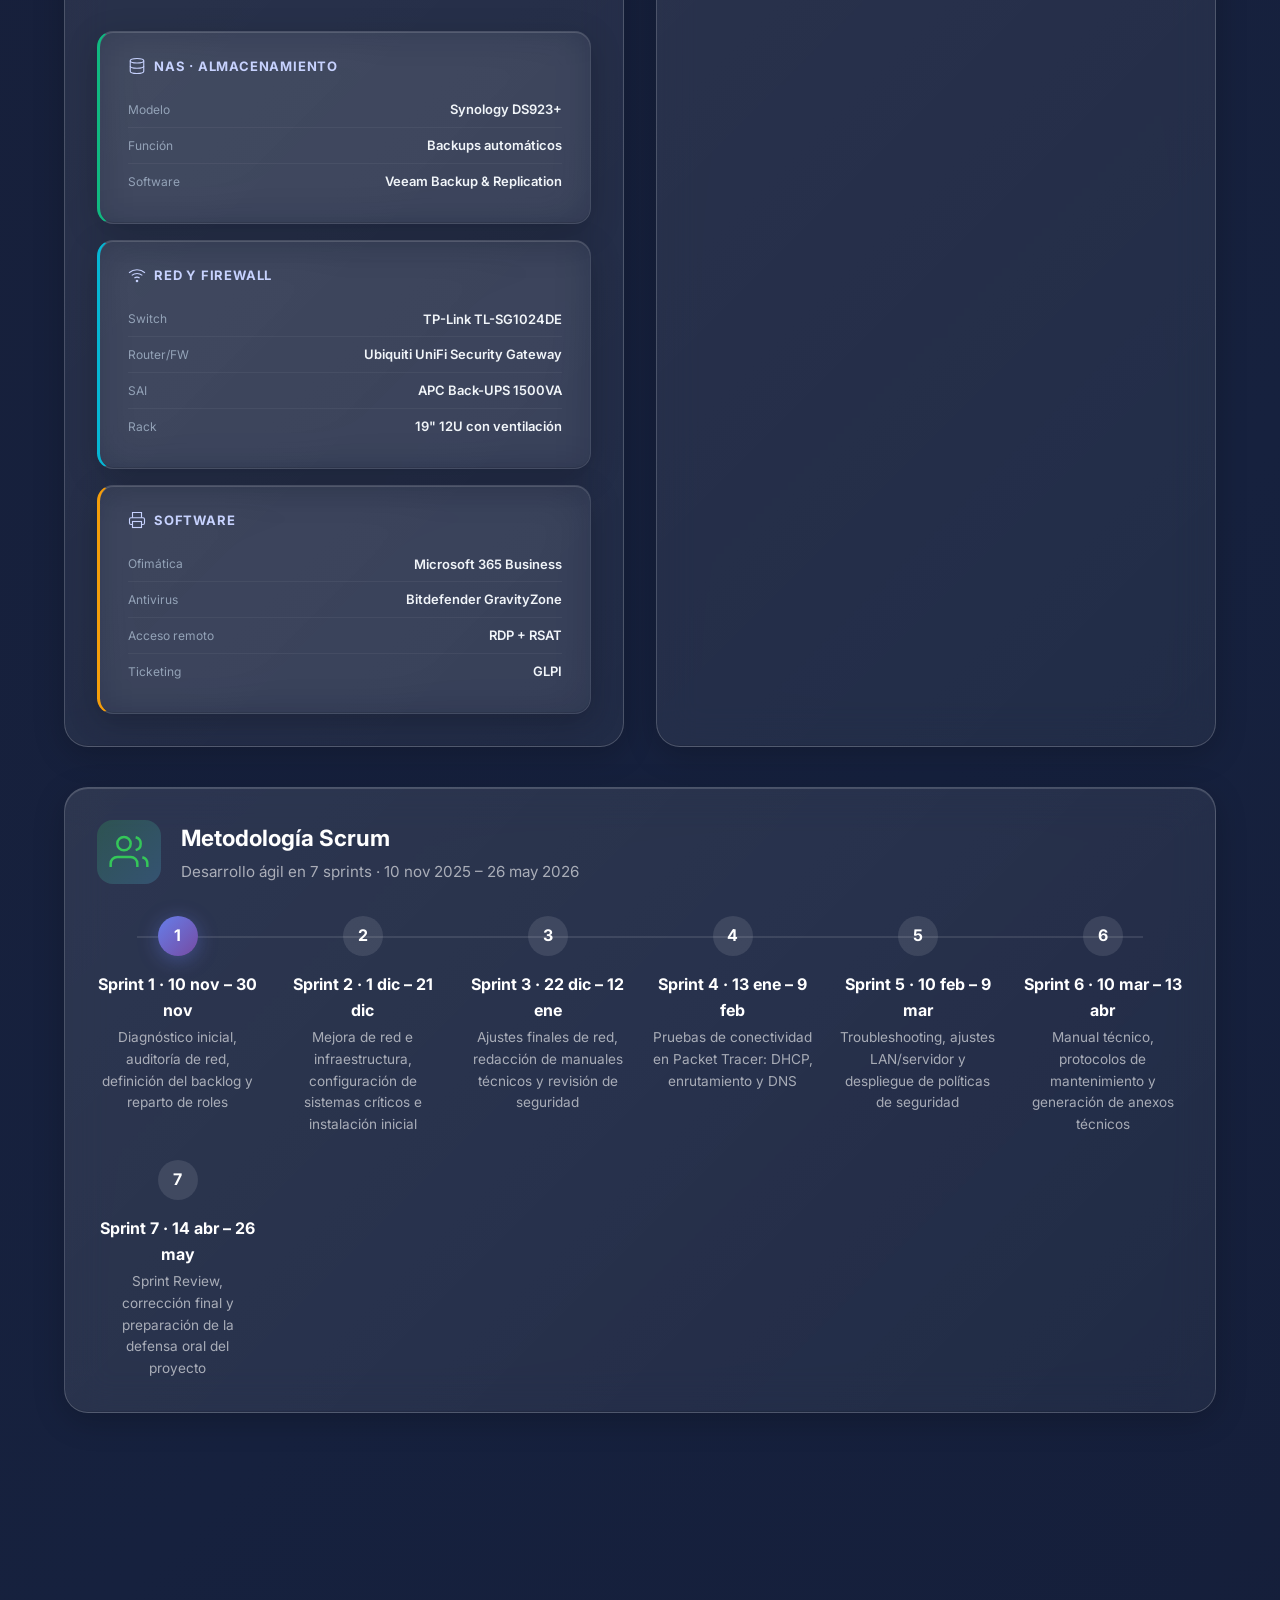
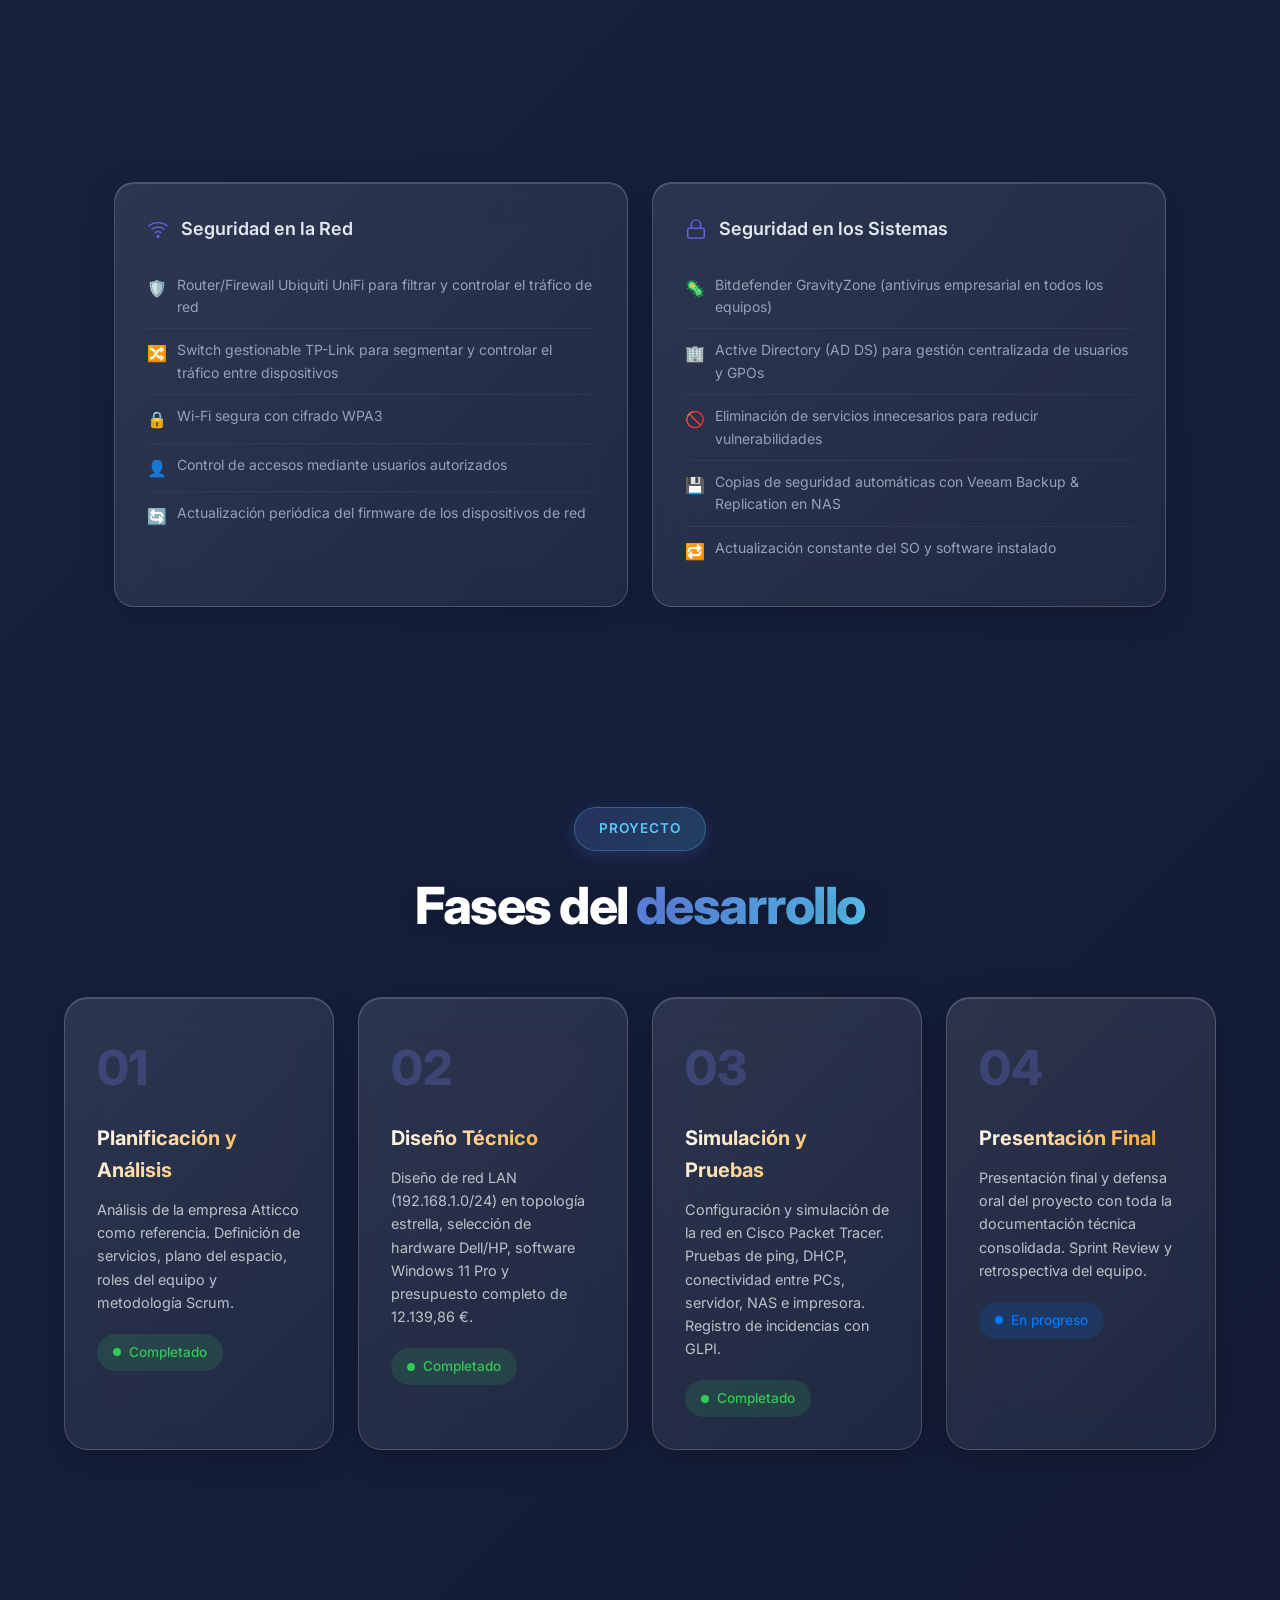
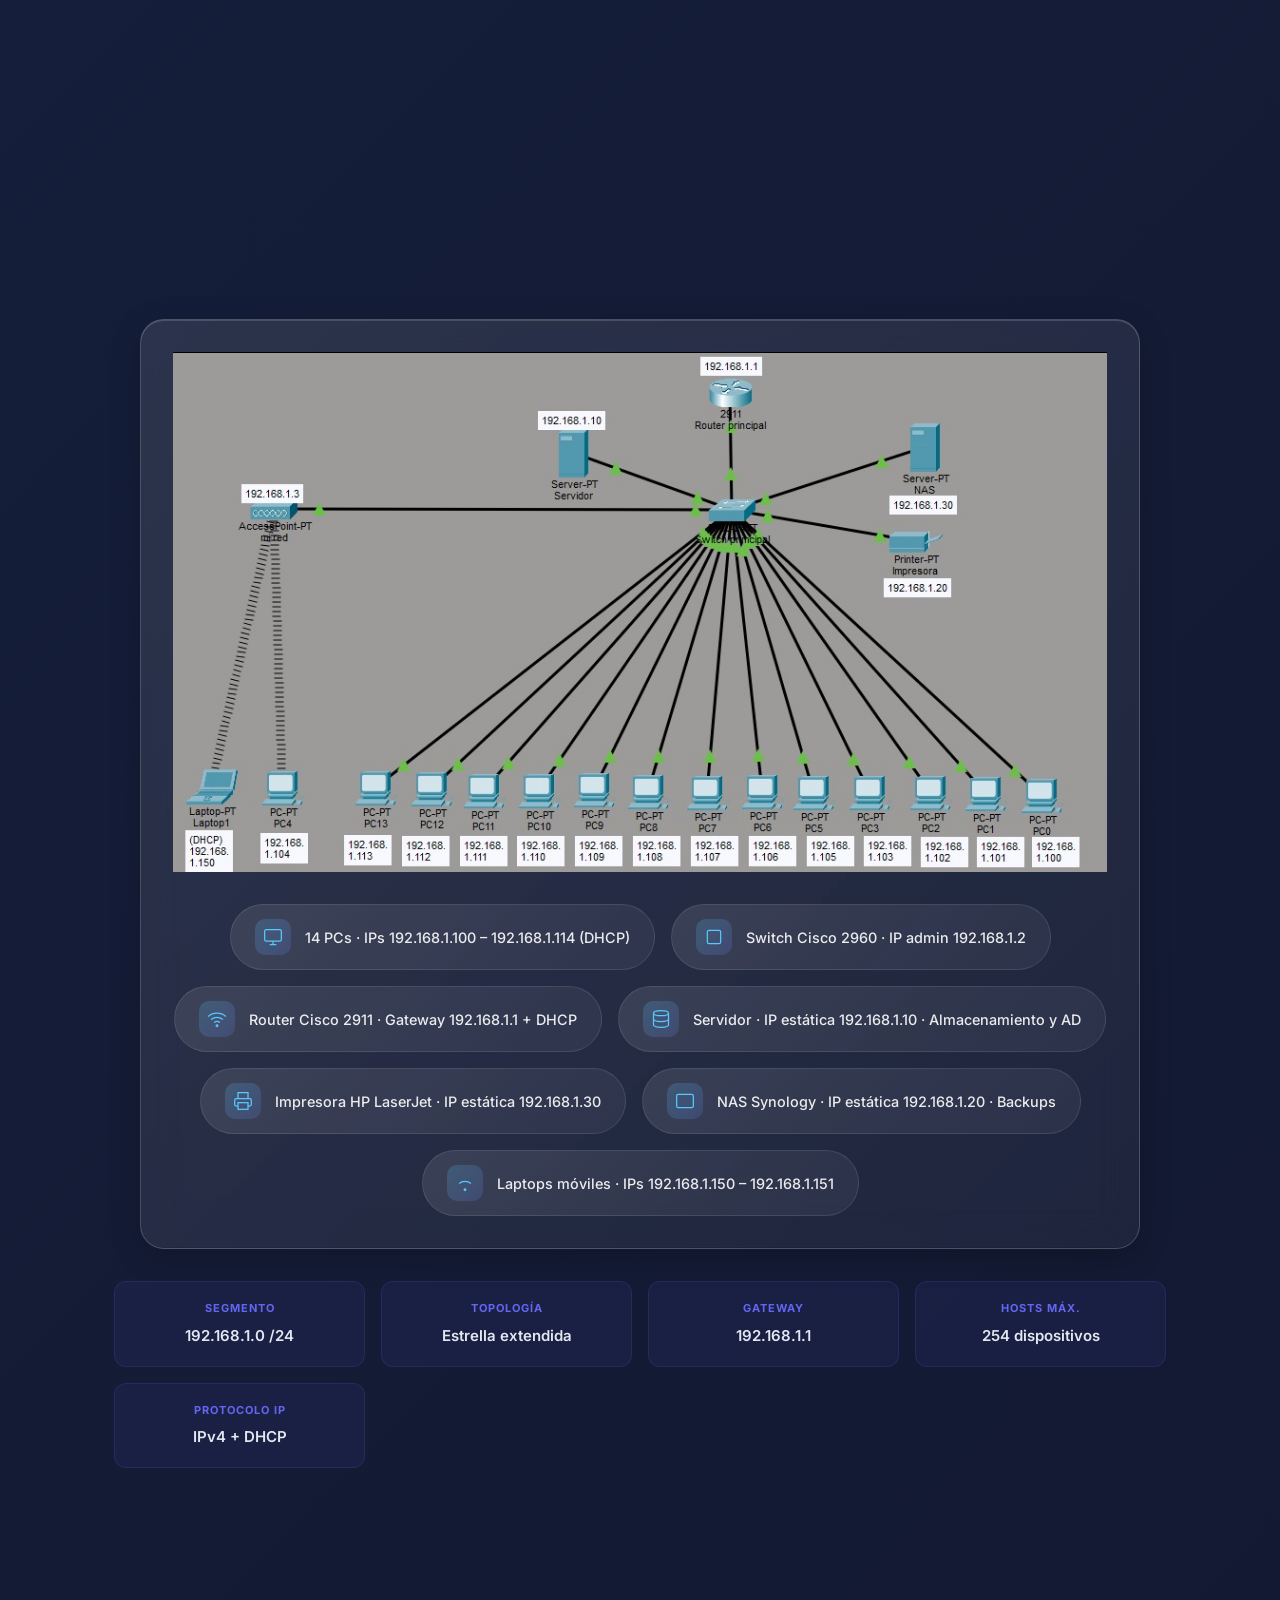
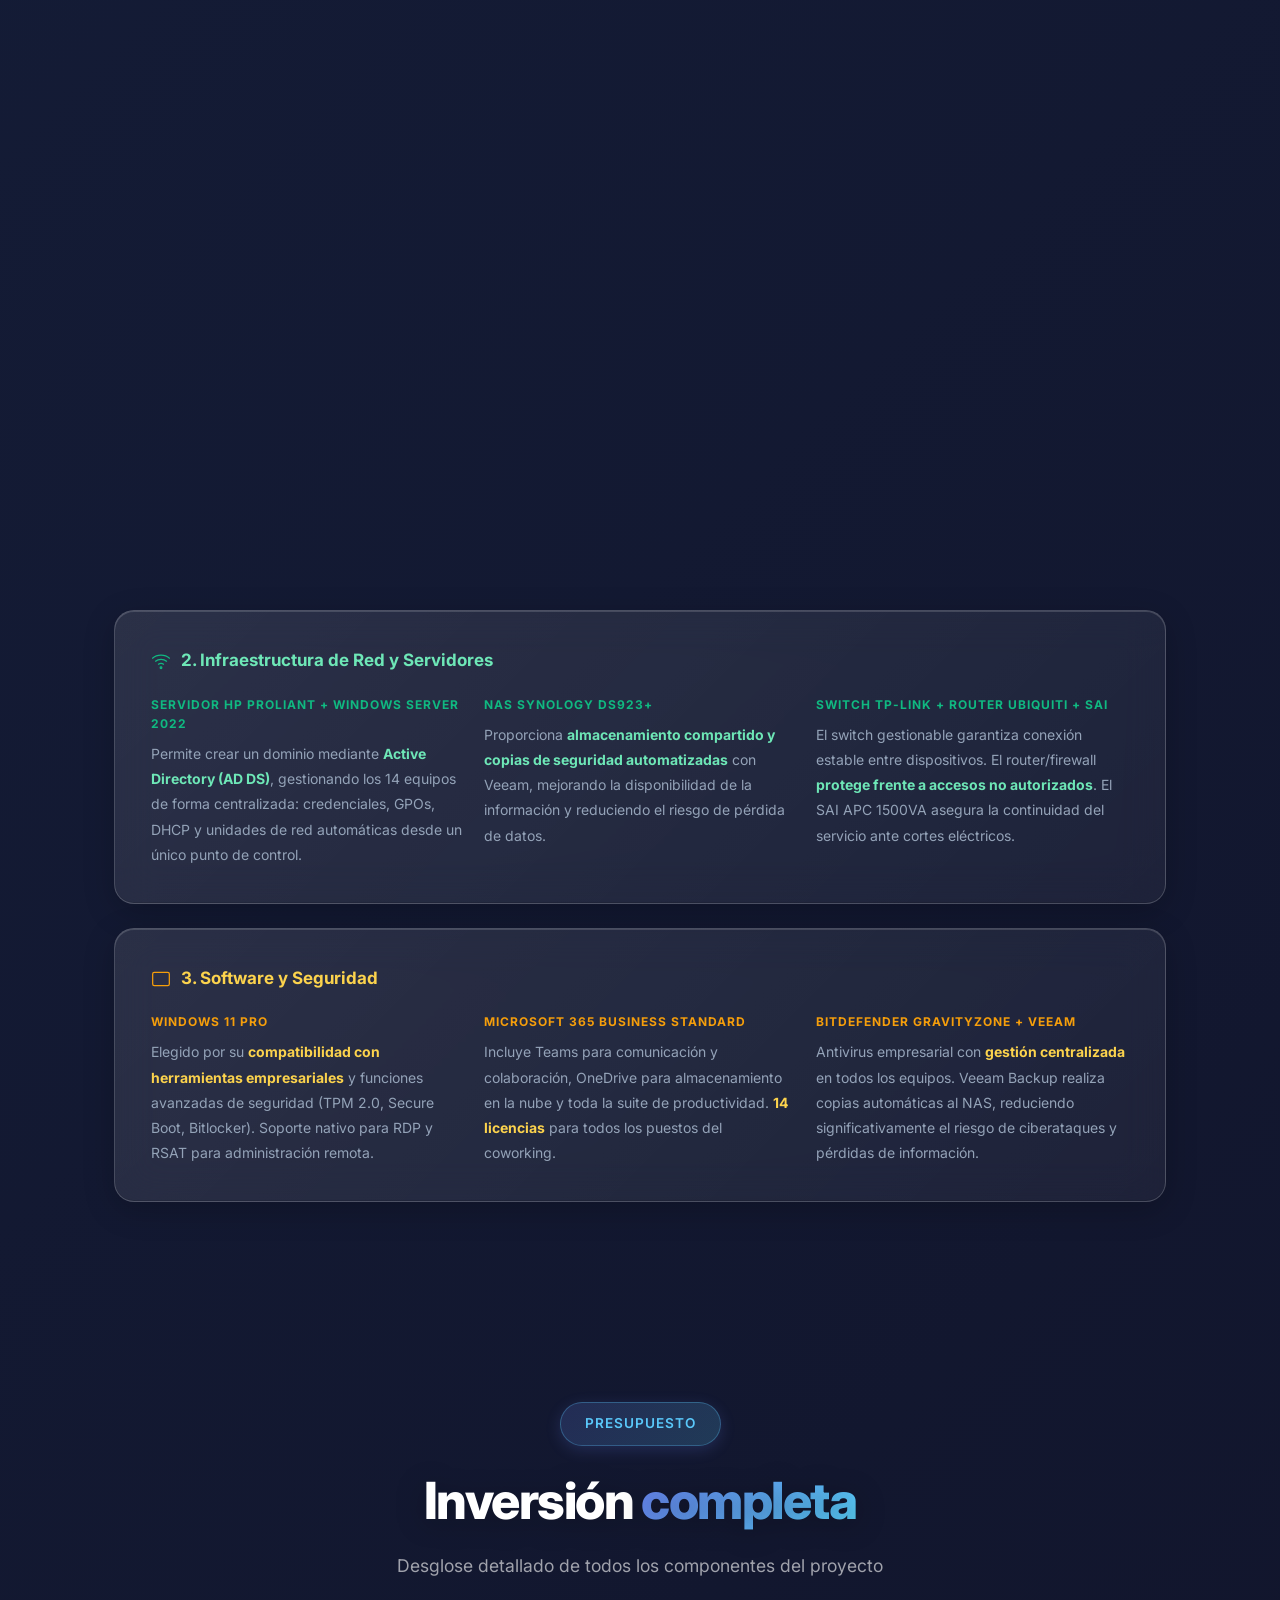
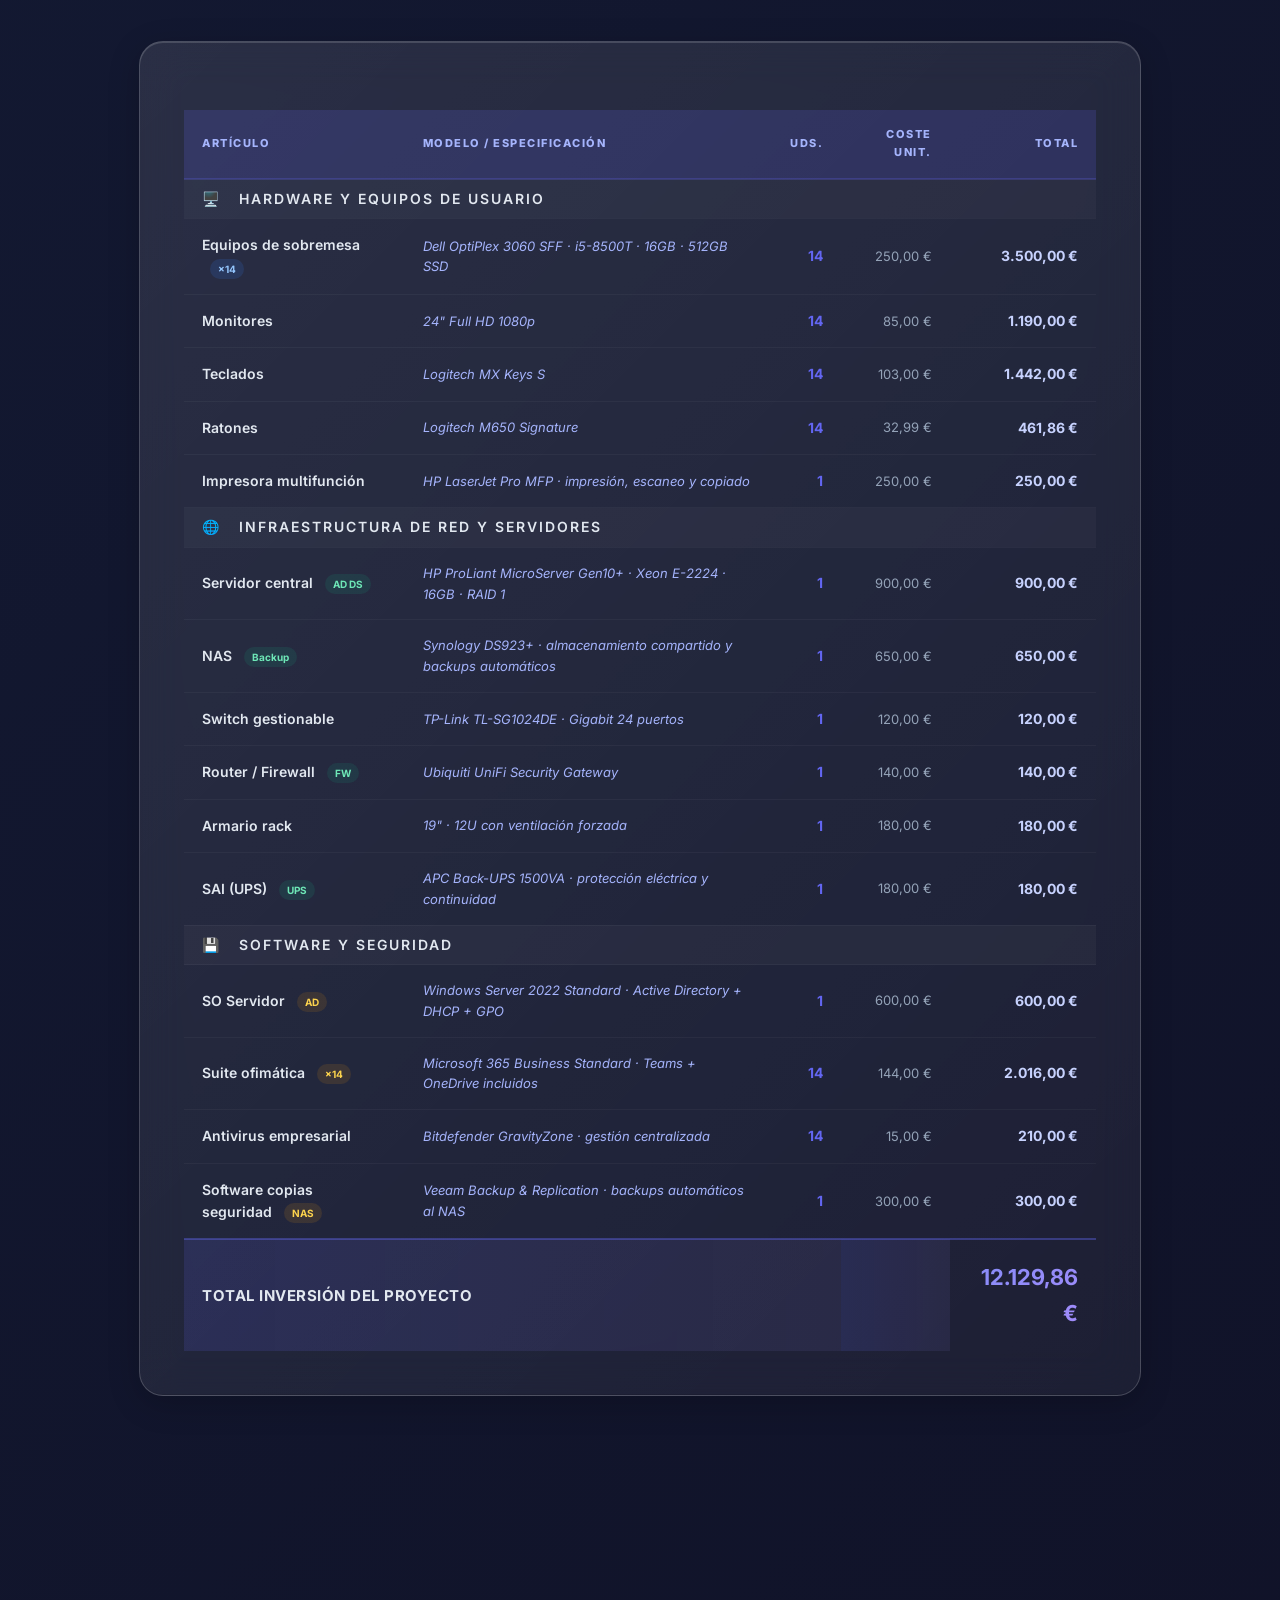
==== commit 4fc19dbe: "Add files via upload" ====
--- a/index.html
+++ b/index.html
@@ -562,7 +562,7 @@
                 <div class="ods-badge">ODS</div>
                 <div class="ods-number">13</div>
                 <div class="ods-title">Acción por el clima</div>
-                <p class="ods-desc">Certificado LEED Platinum en Barcelona y política de "Papel Cero": todos los contratos y procesos administrativos se digitalizan mediante la aplicación móvil propia.</p>
+                <p class="ods-desc">Optamos al certificado LEED Platinum con nuestra política de "Papel Cero": todos los contratos y procesos administrativos se digitalizan mediante la aplicación móvil propia.</p>
             </div>
         </div>
     </section>
@@ -1380,7 +1380,7 @@
                         </div>
                         <div>
                             <span class="feature-label">Ubicación</span>
-                            <span class="feature-value">Barcelona, Madrid, Valencia</span>
+                            <span class="feature-value">Málaga</span>
                         </div>
                     </div>
                     <div class="contact-feature">
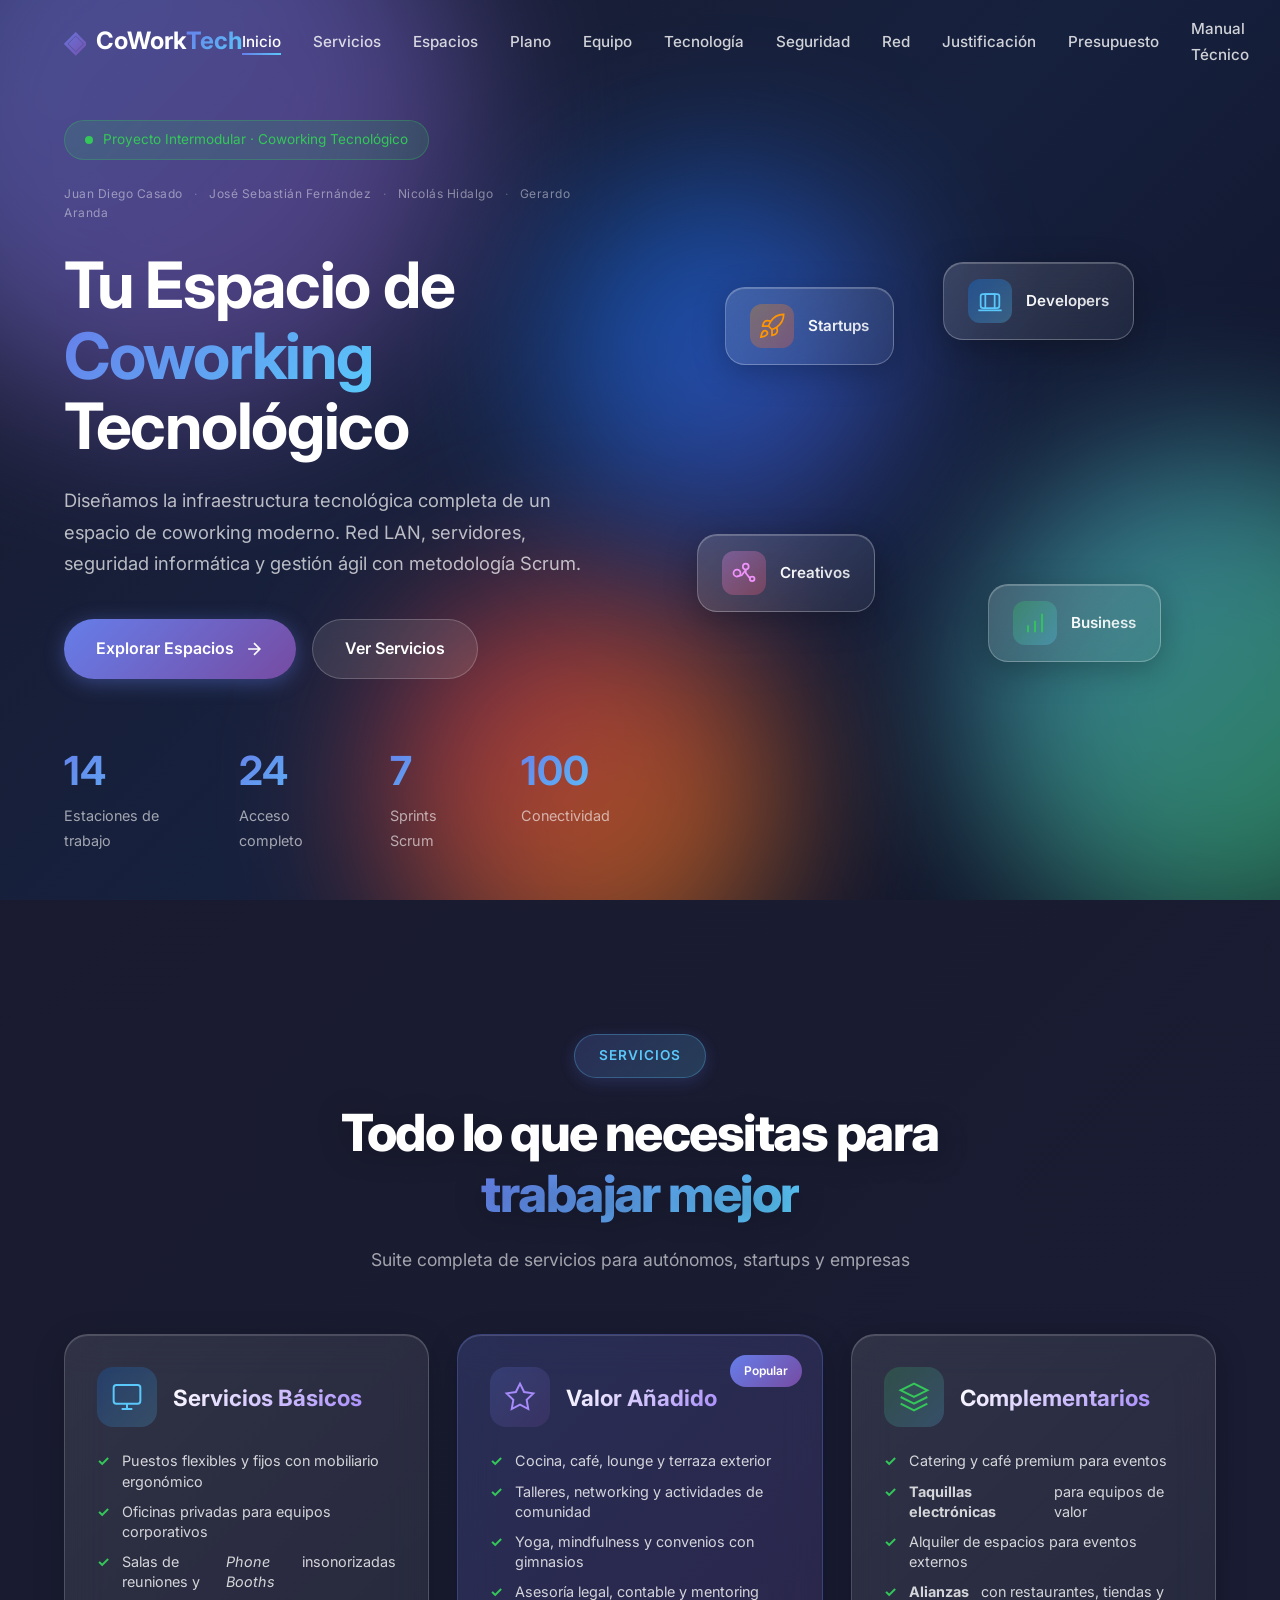
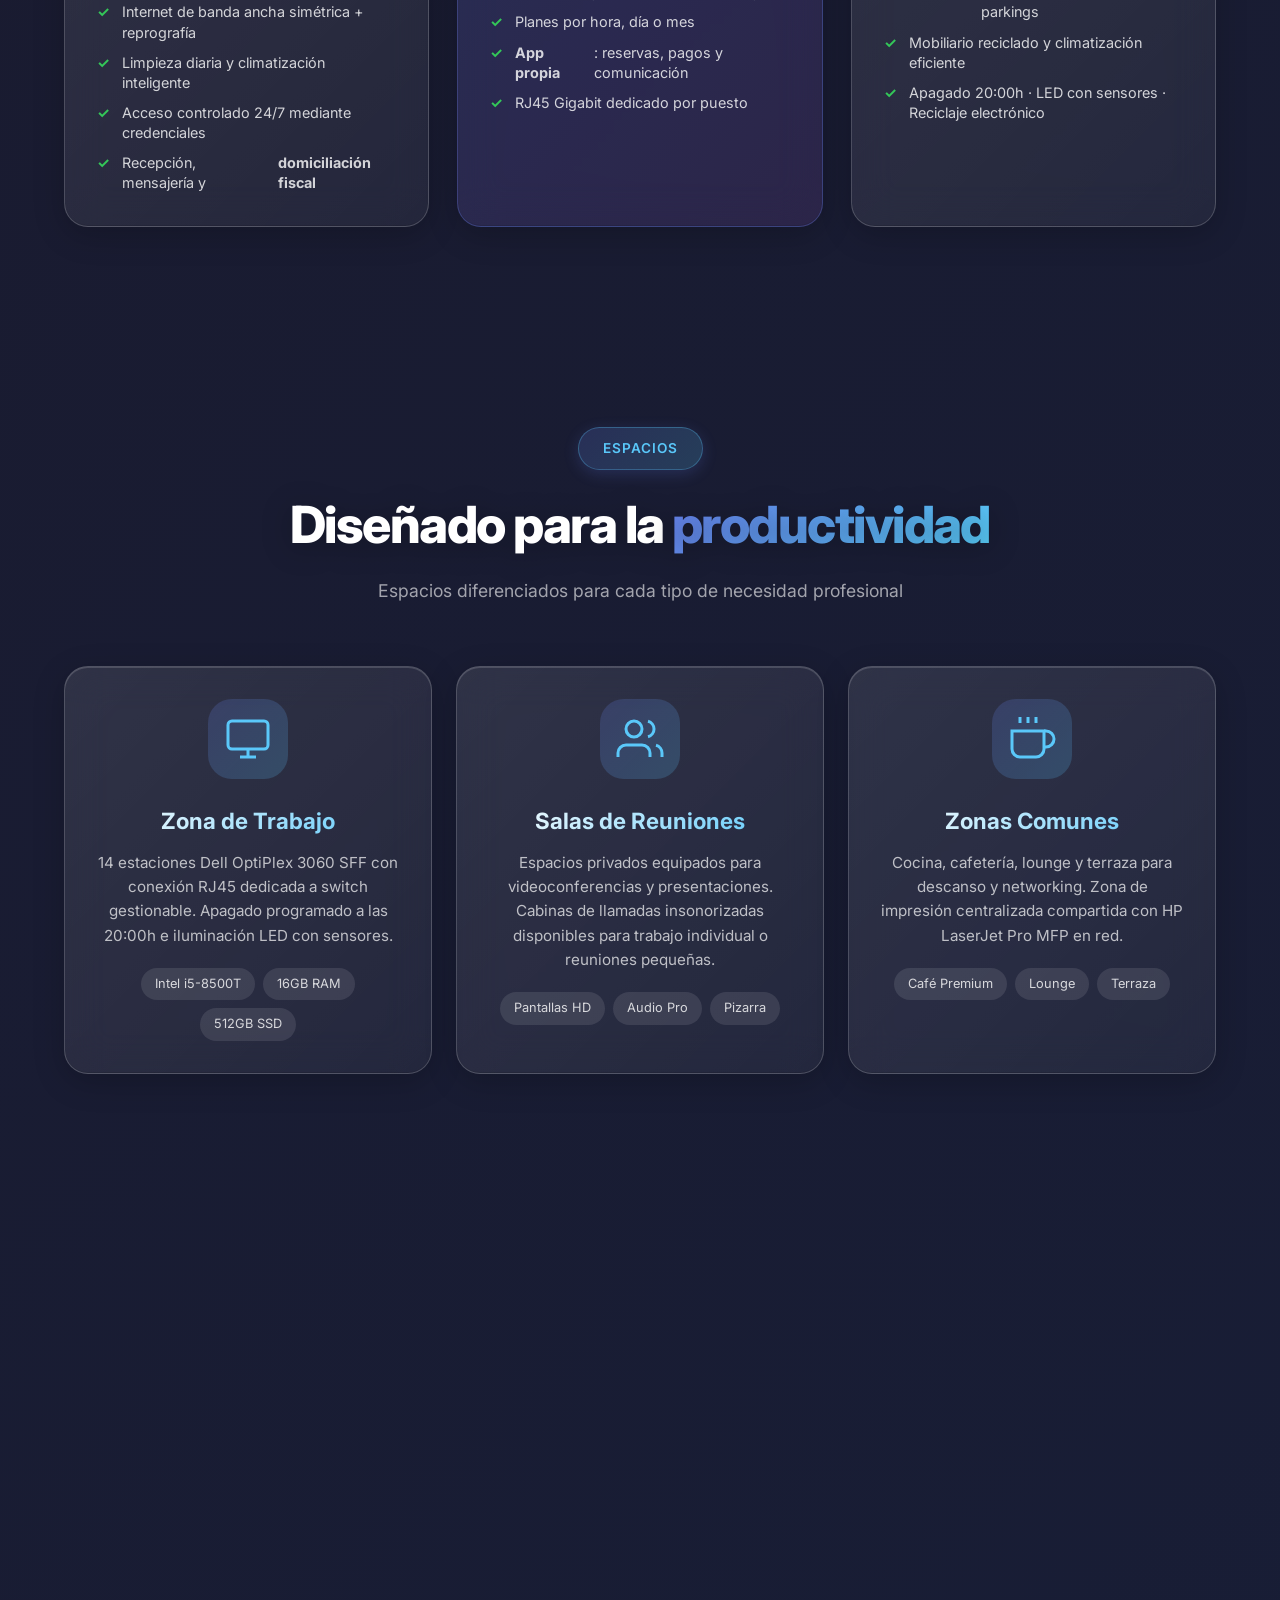
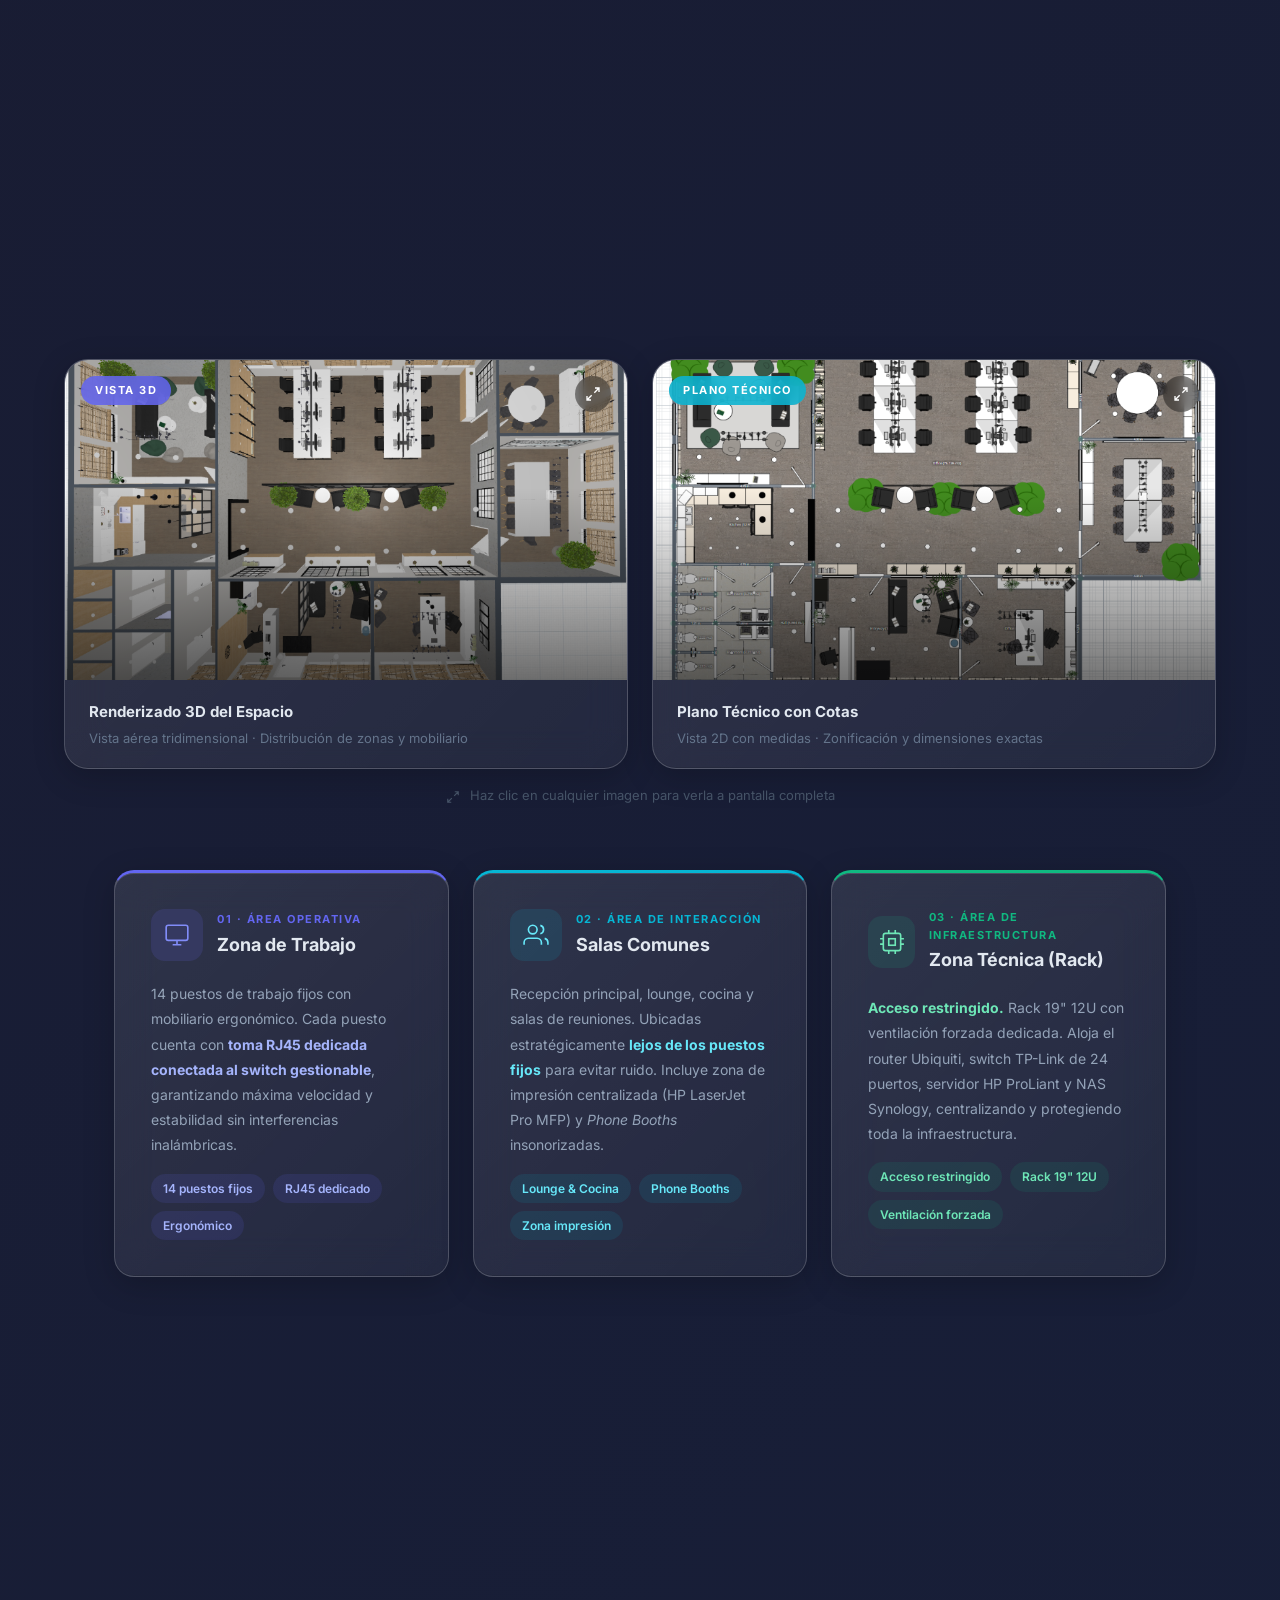
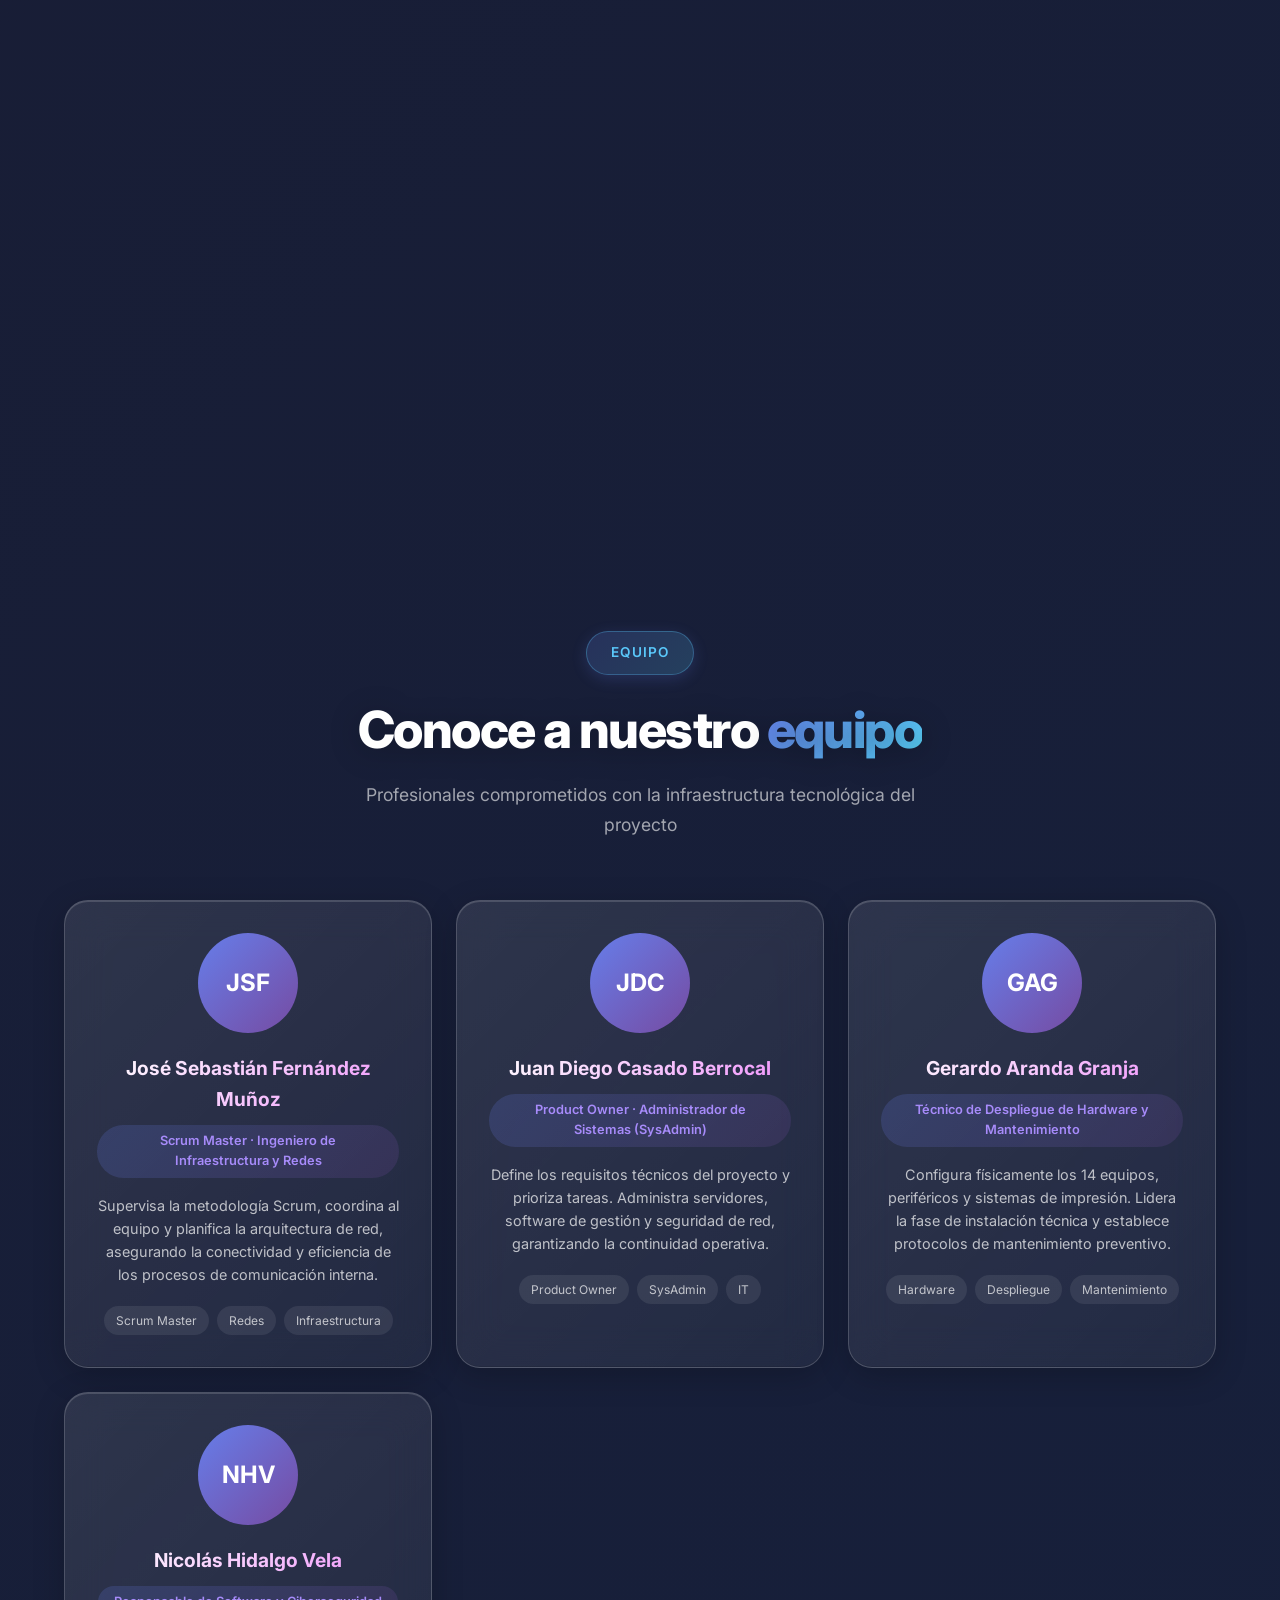
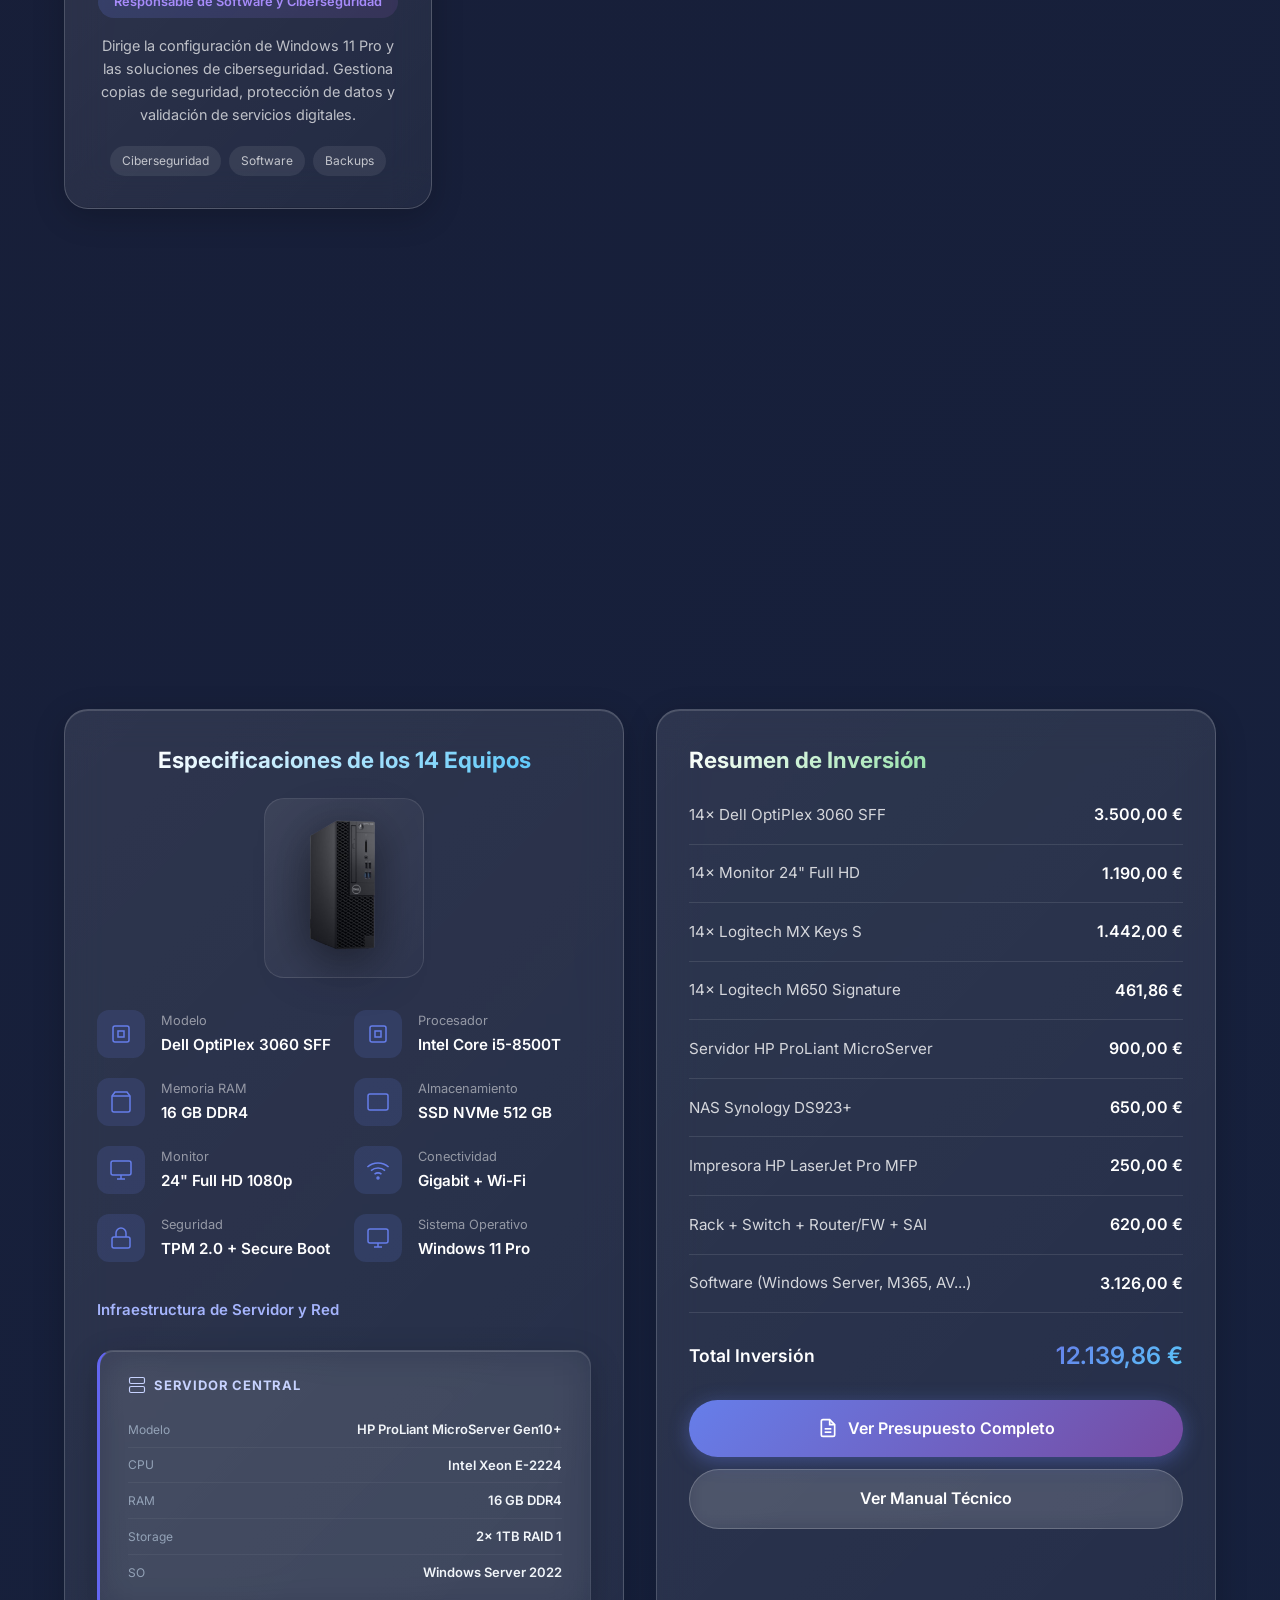
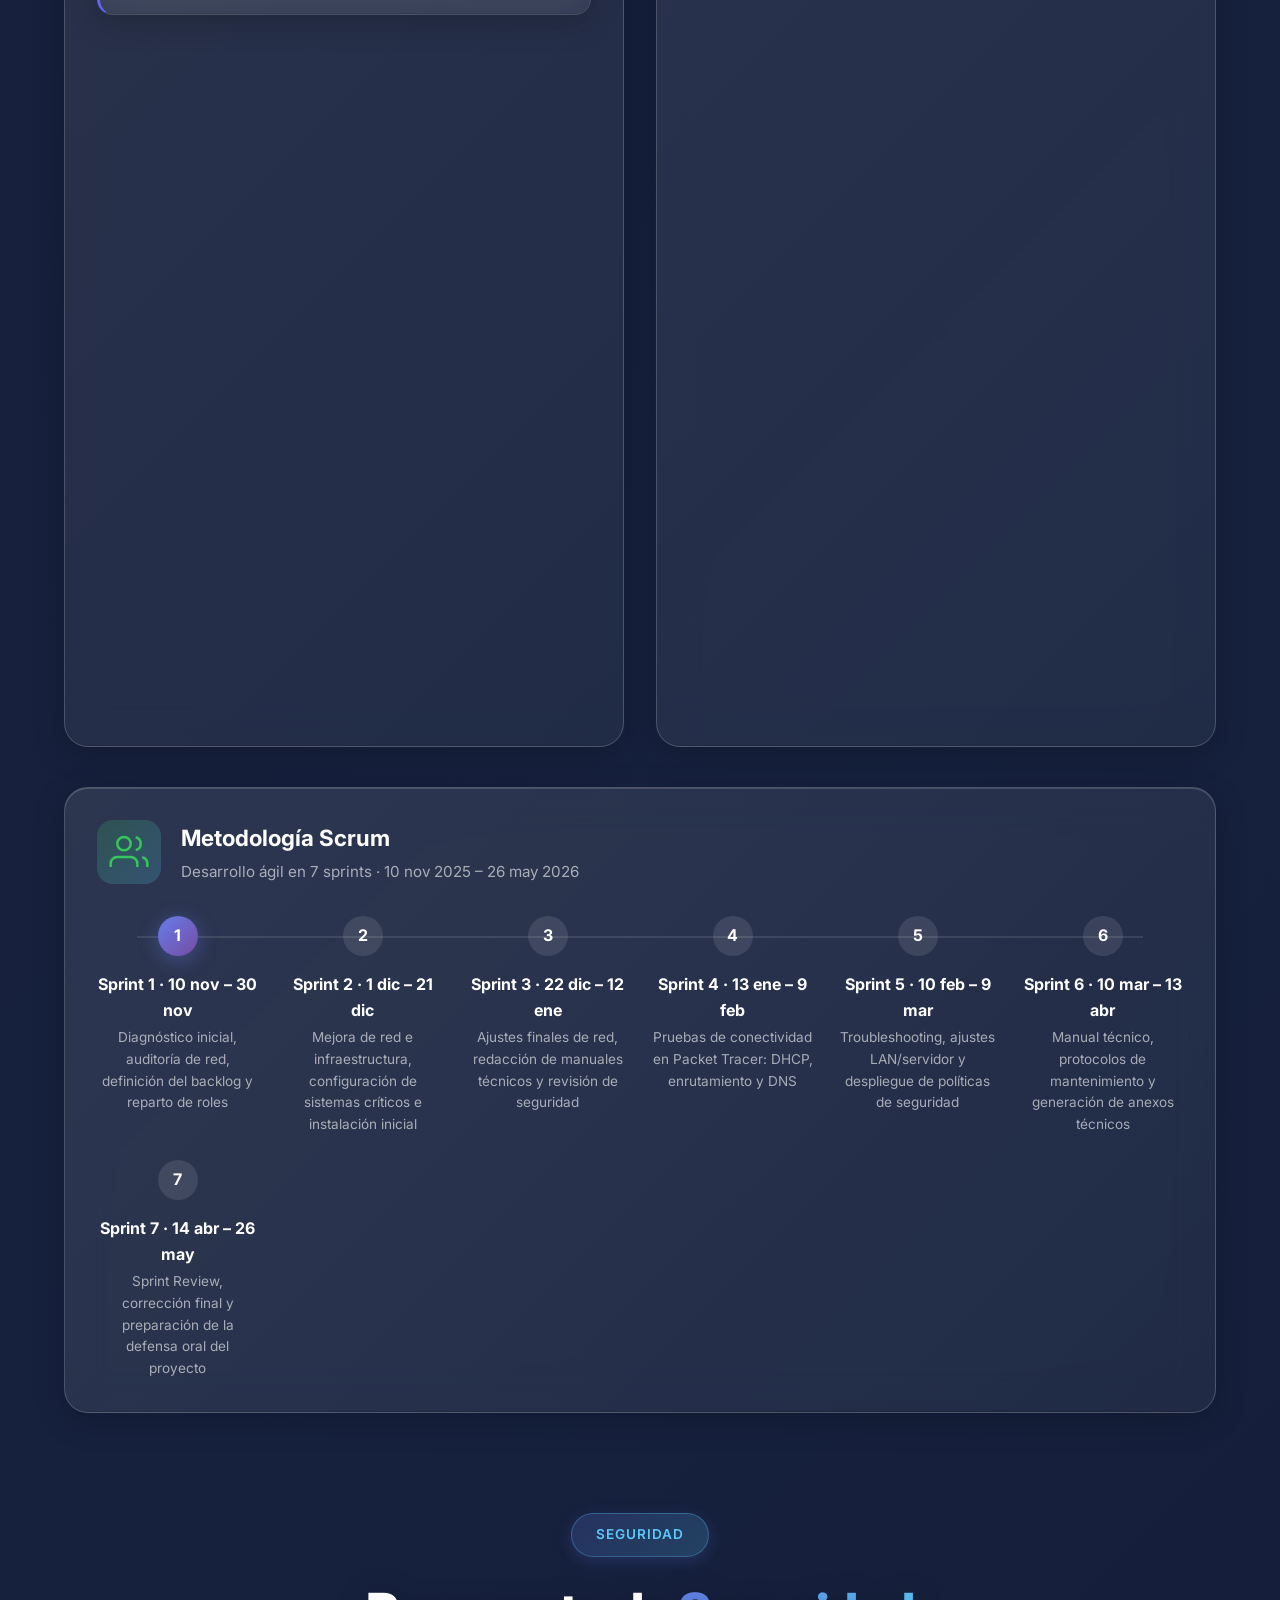
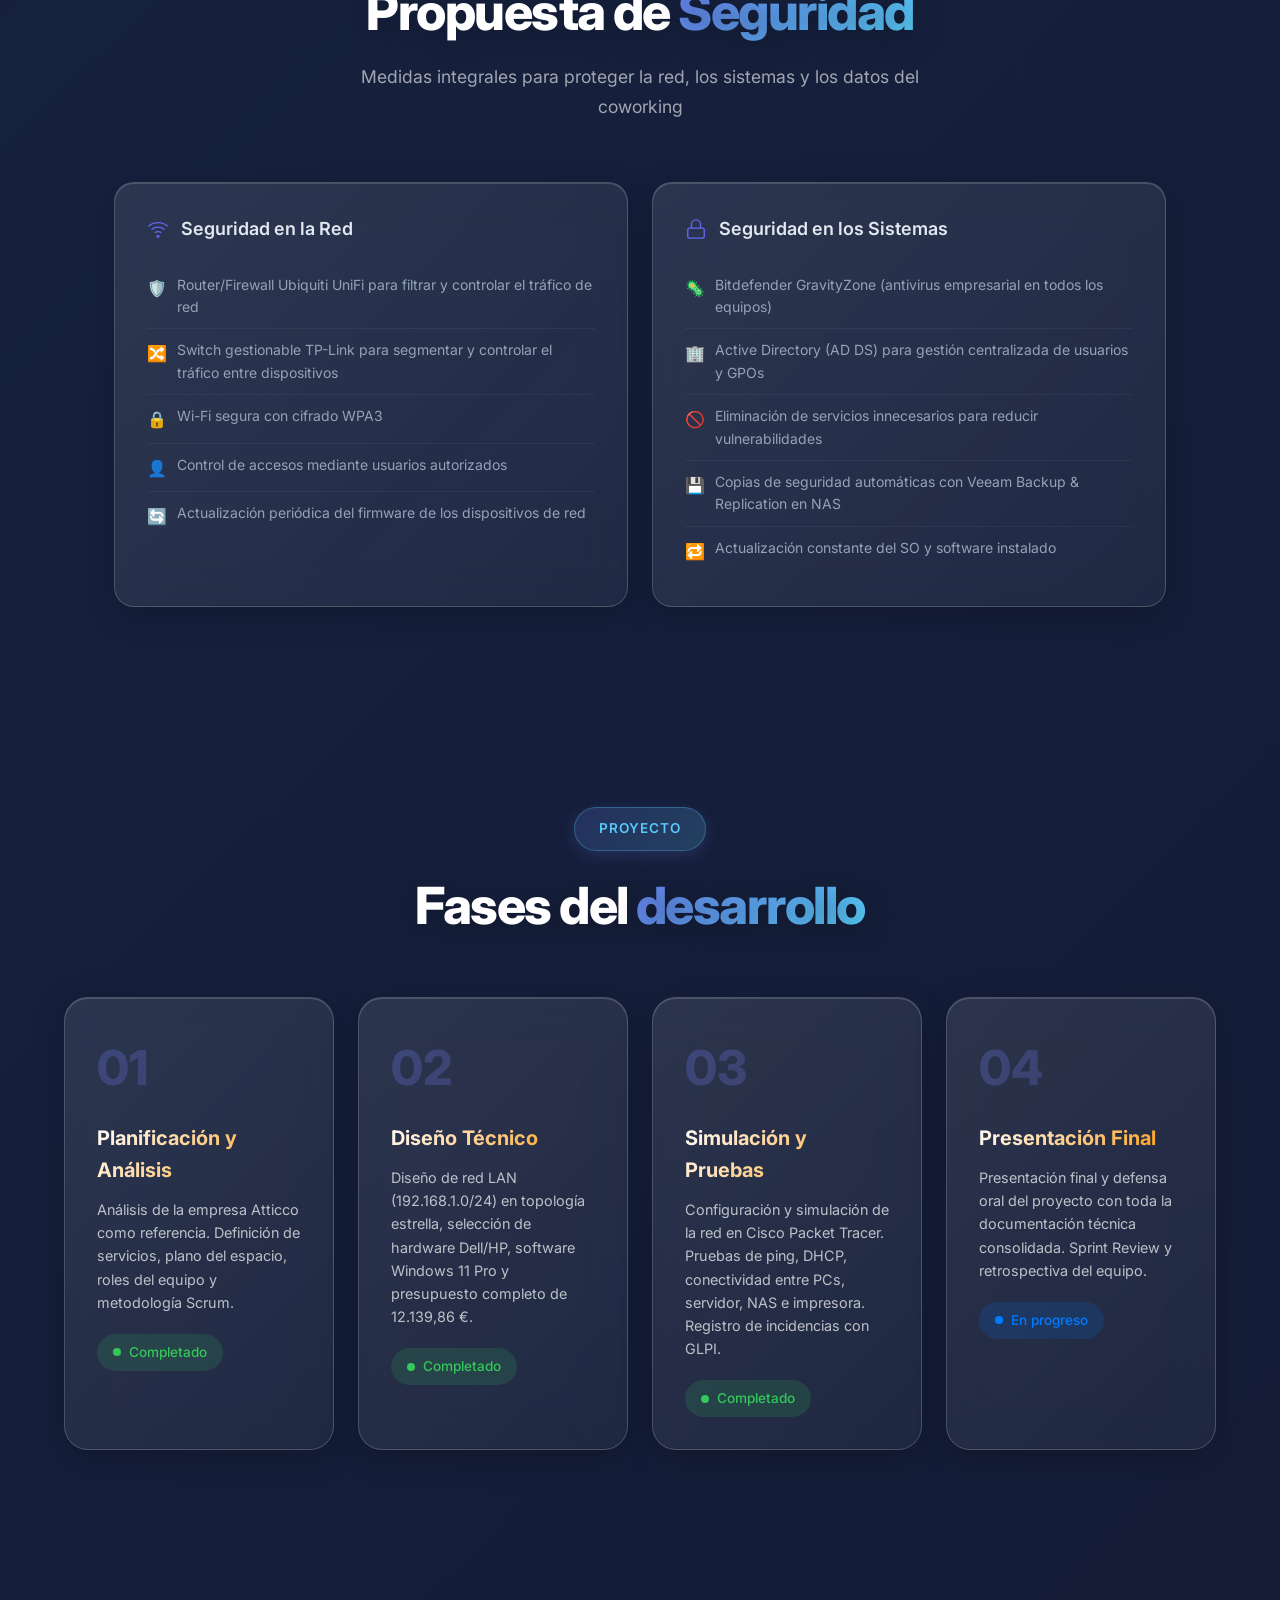
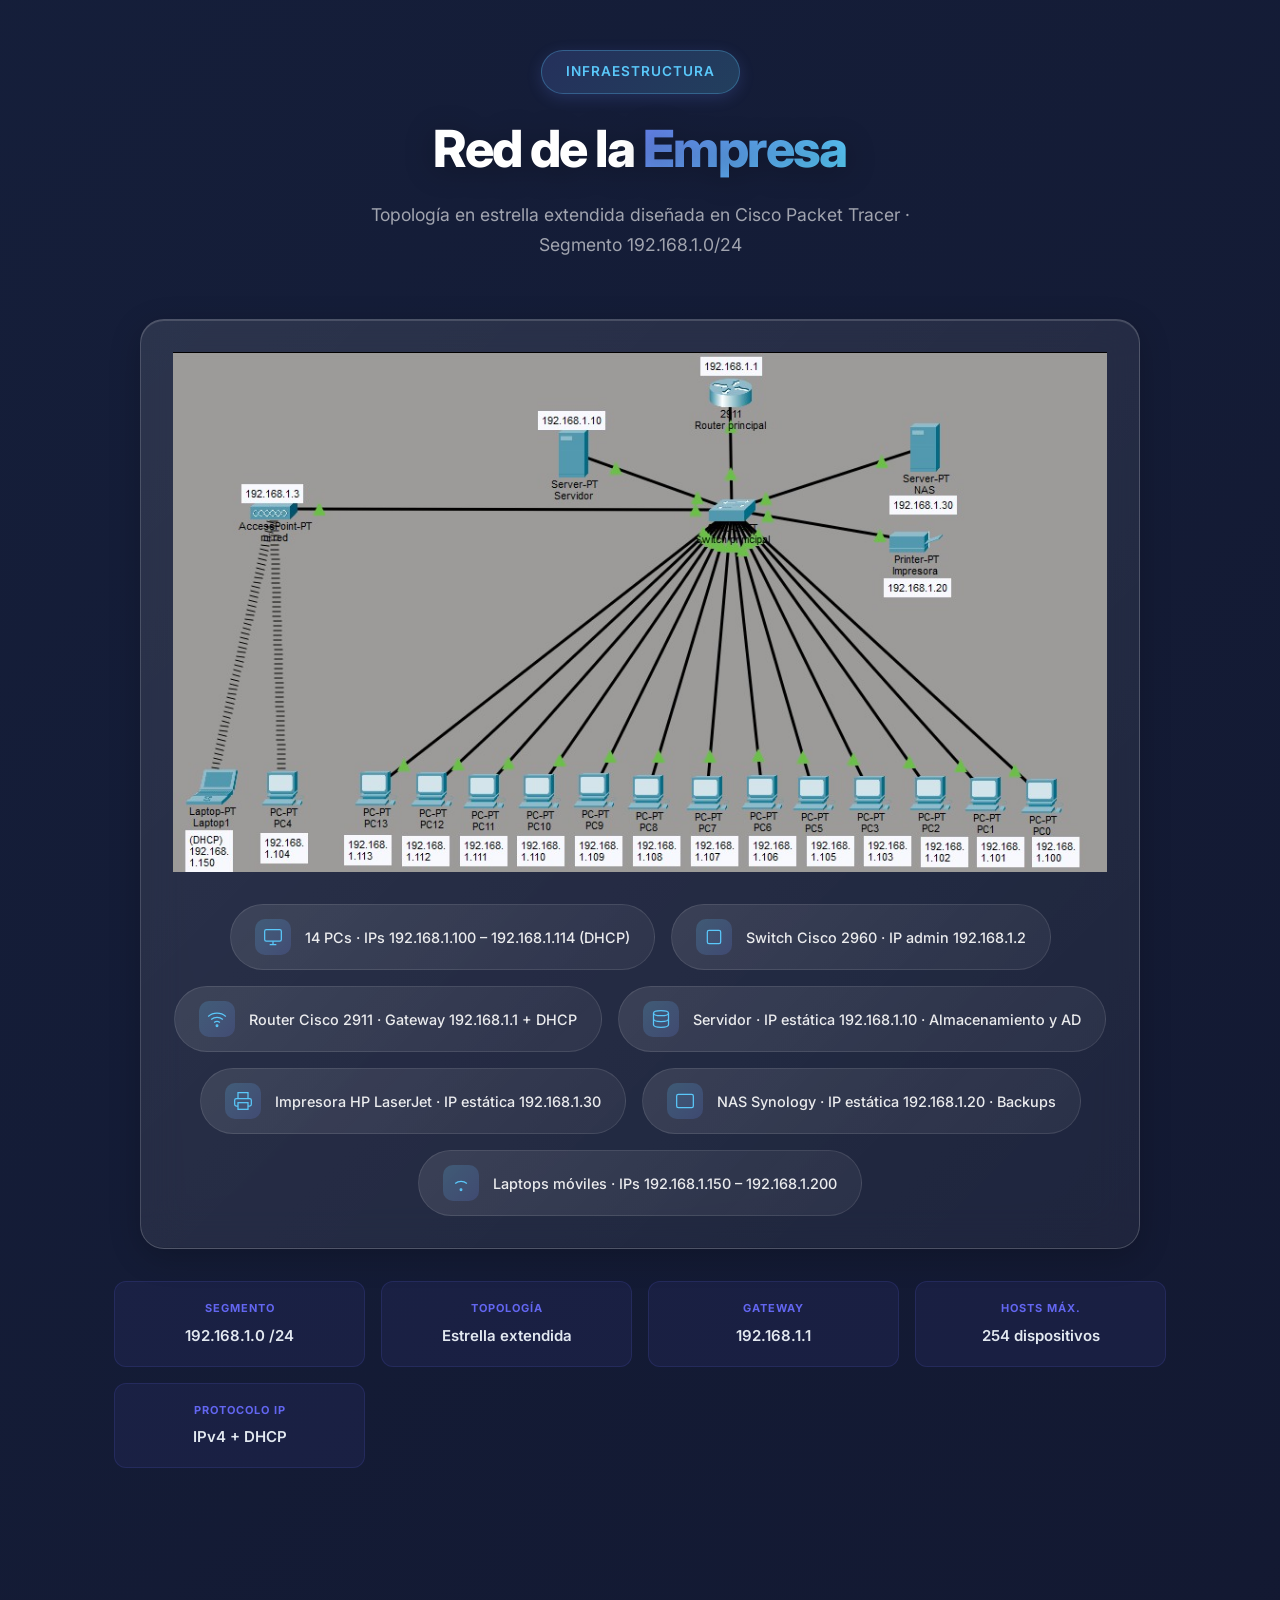
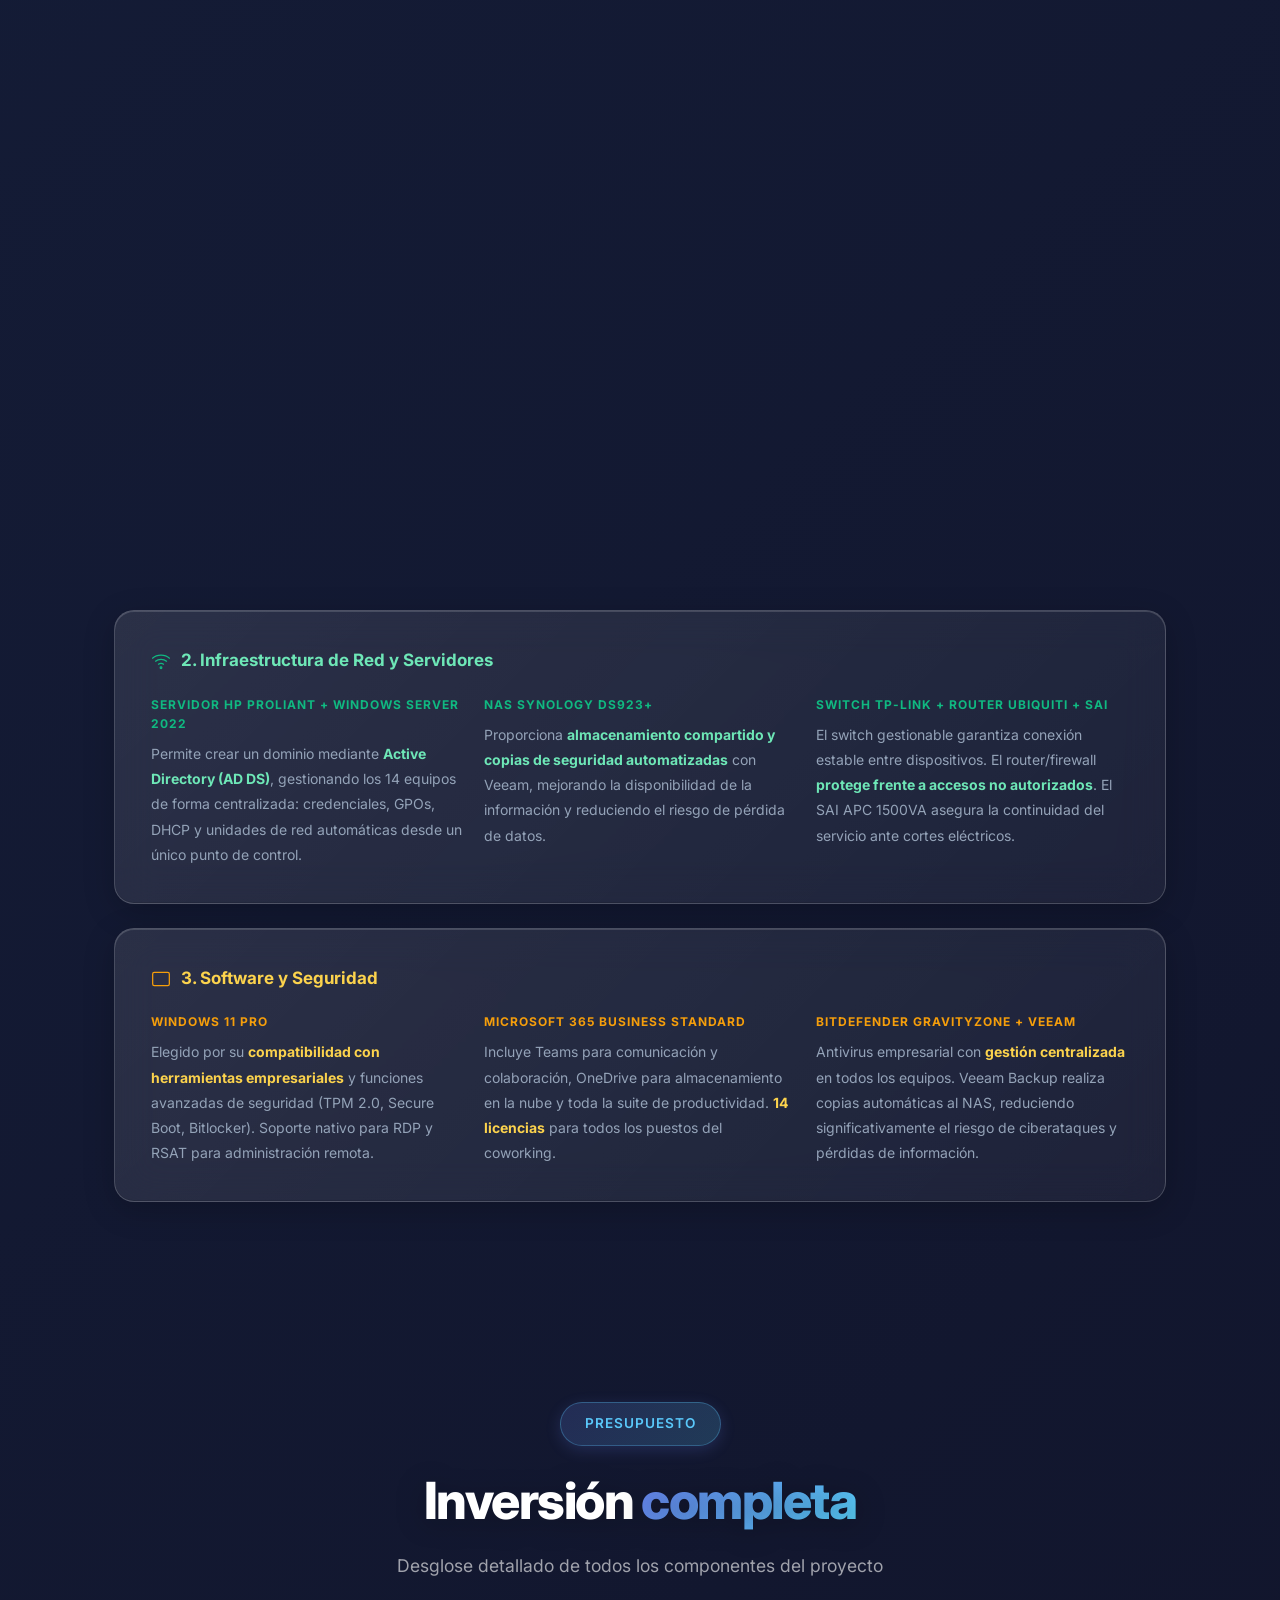
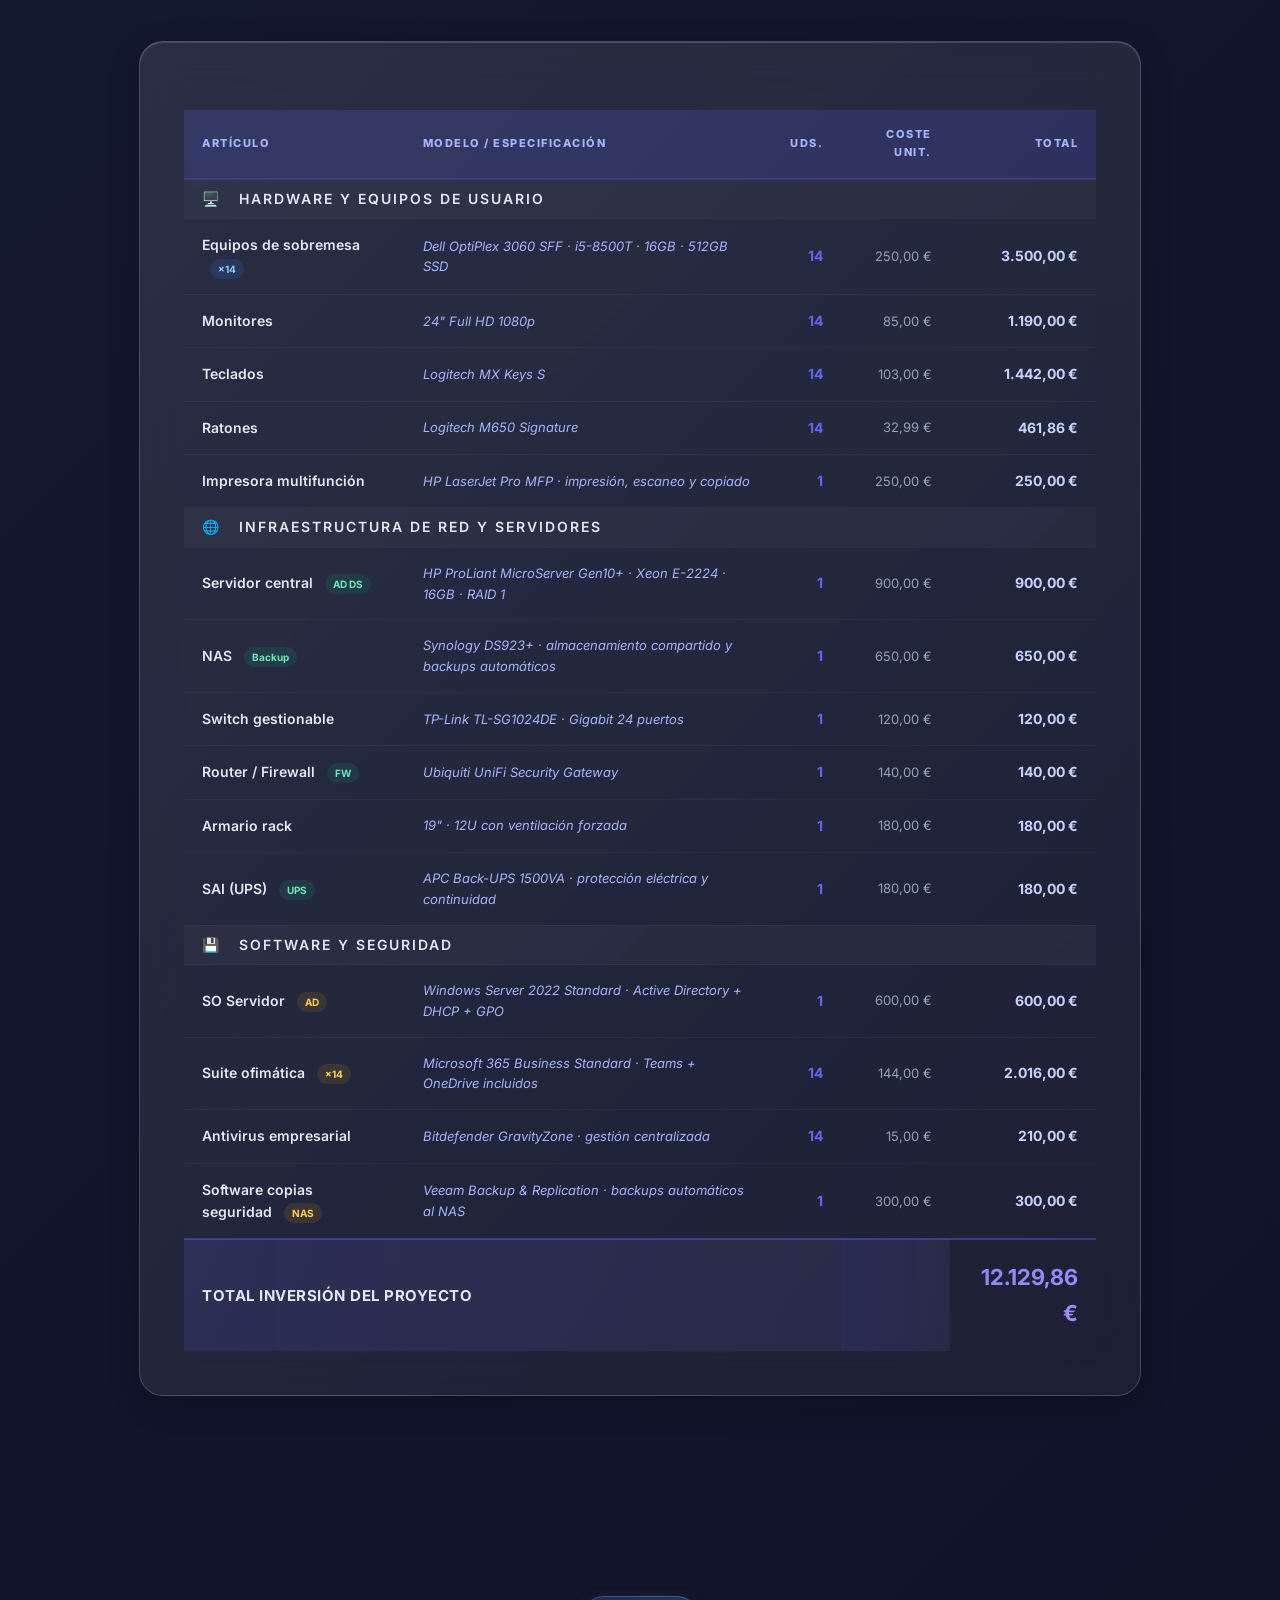
==== commit 4bd90e96: "Add files via upload" ====
--- a/index.html
+++ b/index.html
@@ -1108,7 +1108,7 @@
                             <circle cx="12" cy="20" r="1"/>
                         </svg>
                     </span>
-                    <span class="detail-text">Laptops móviles · IPs 192.168.1.150 – 192.168.1.151</span>
+                    <span class="detail-text">Laptops móviles · IPs 192.168.1.150 – 192.168.1.200</span>
                 </div>
             </div>
         </div>
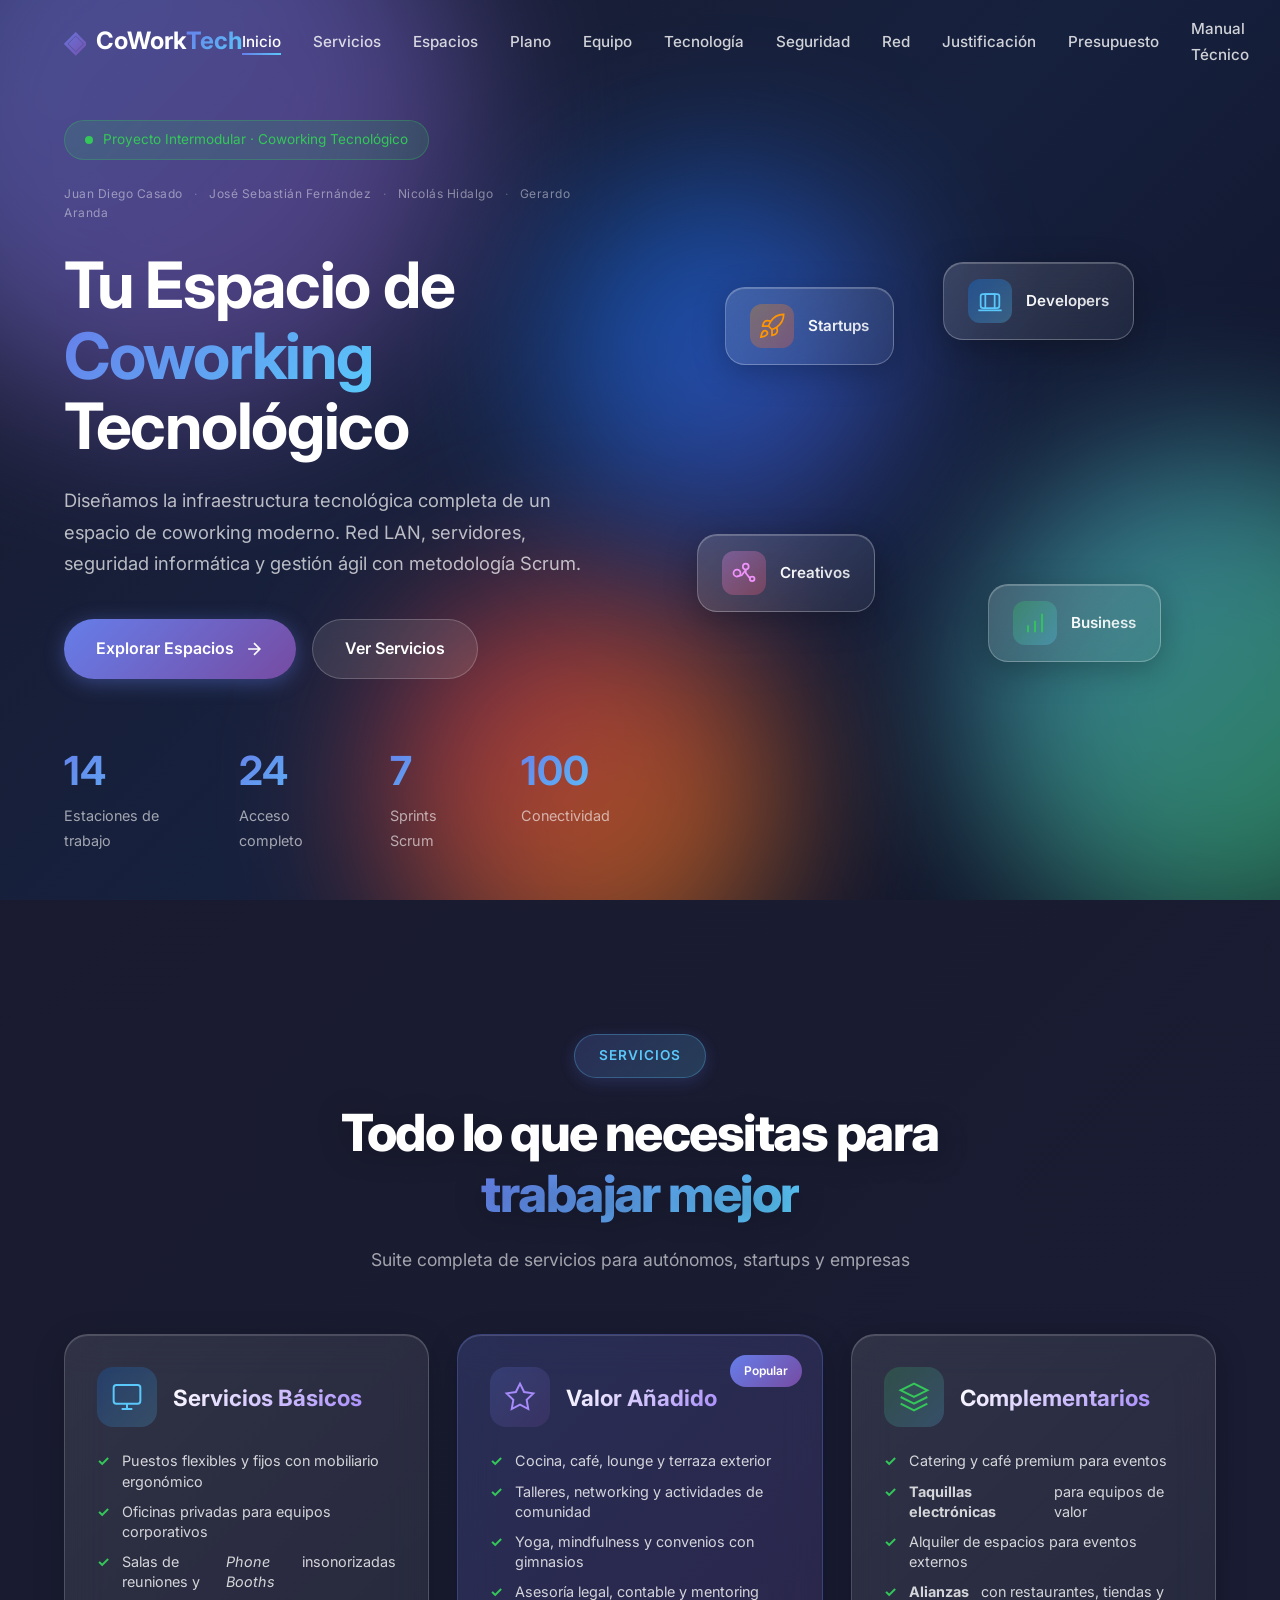
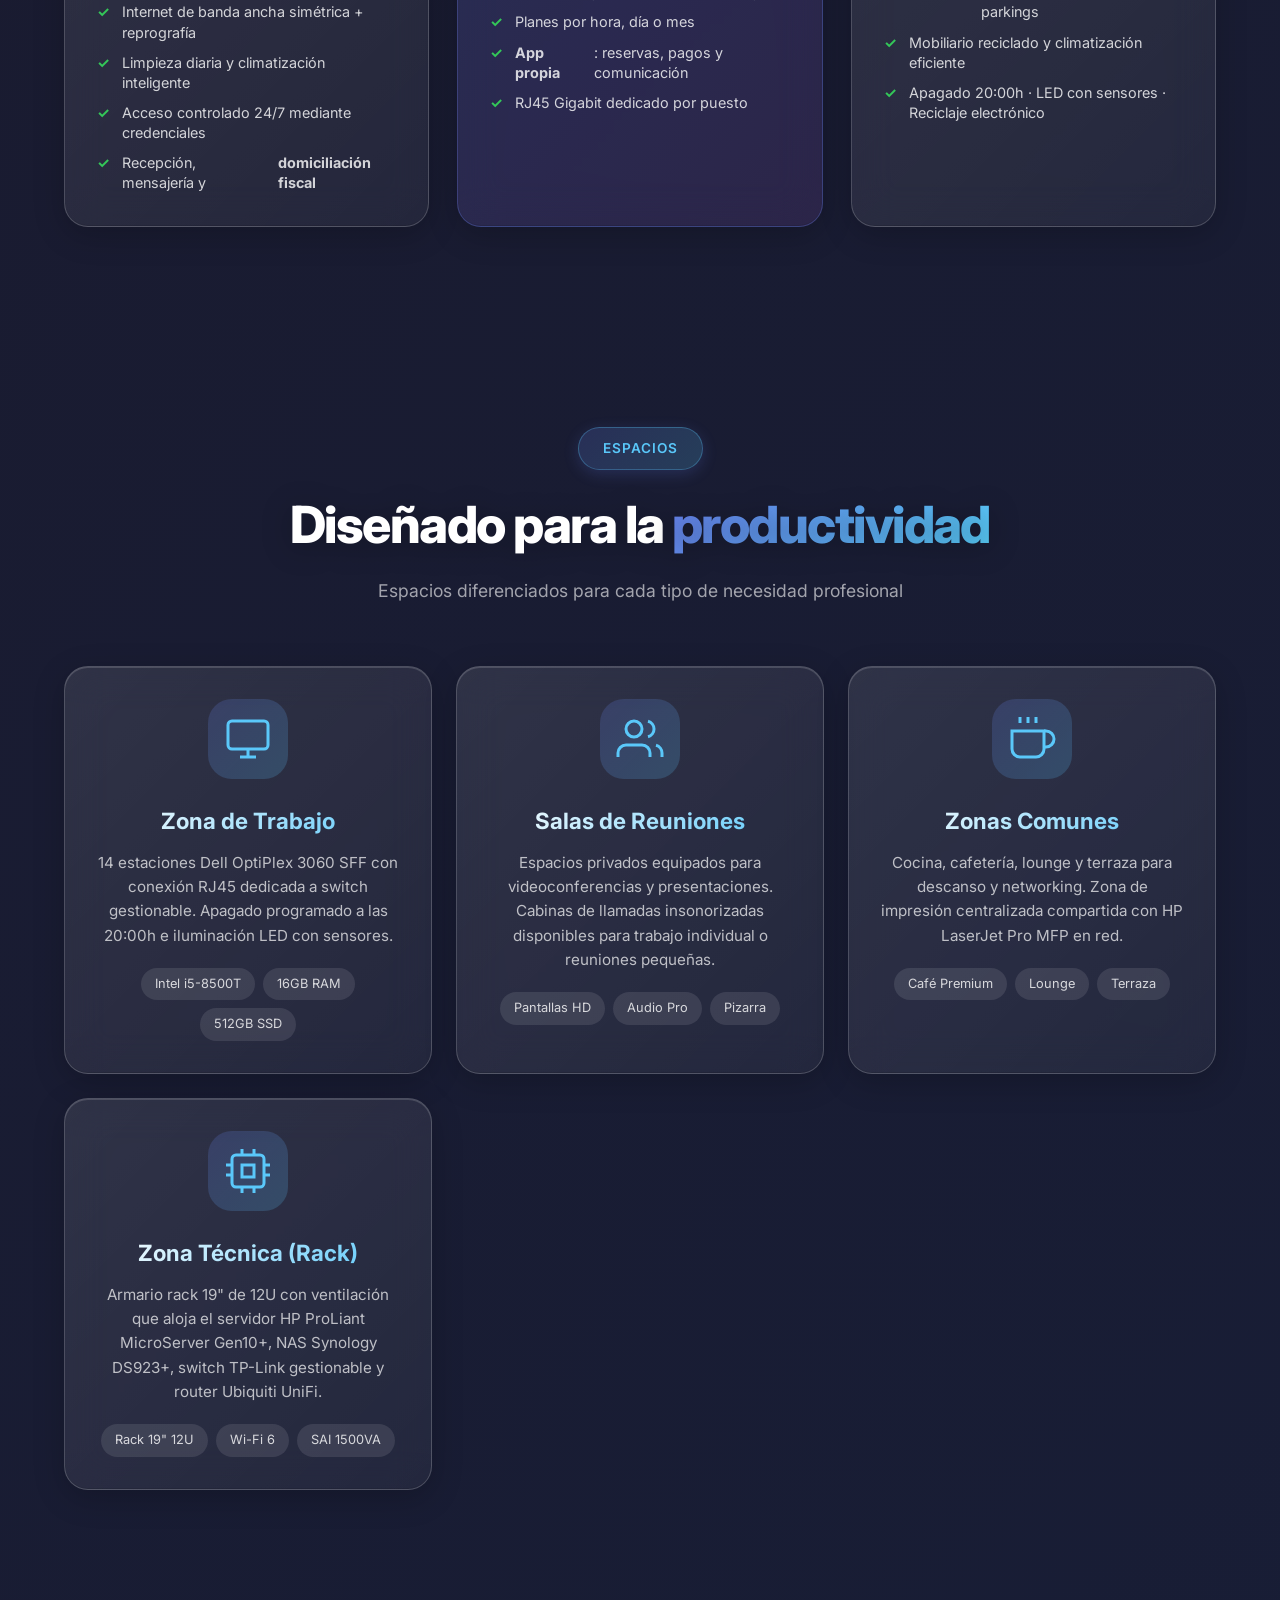
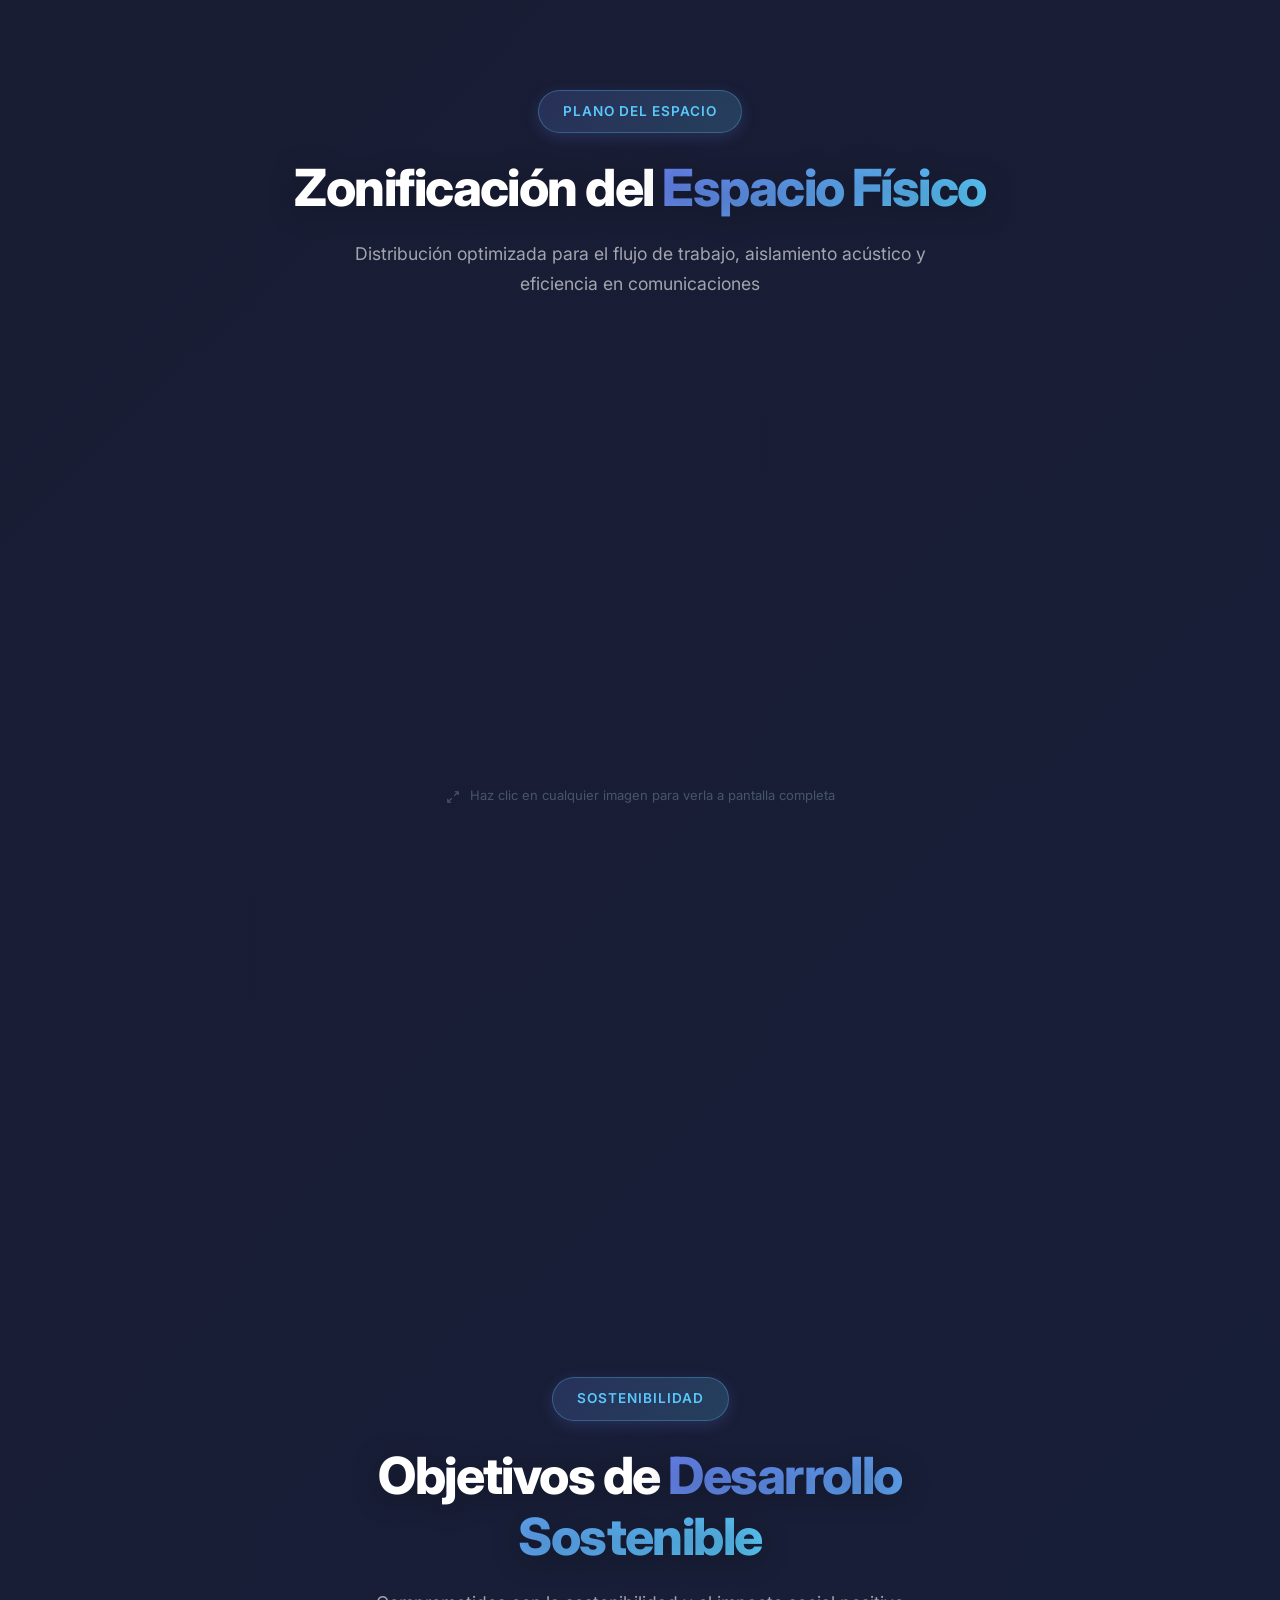
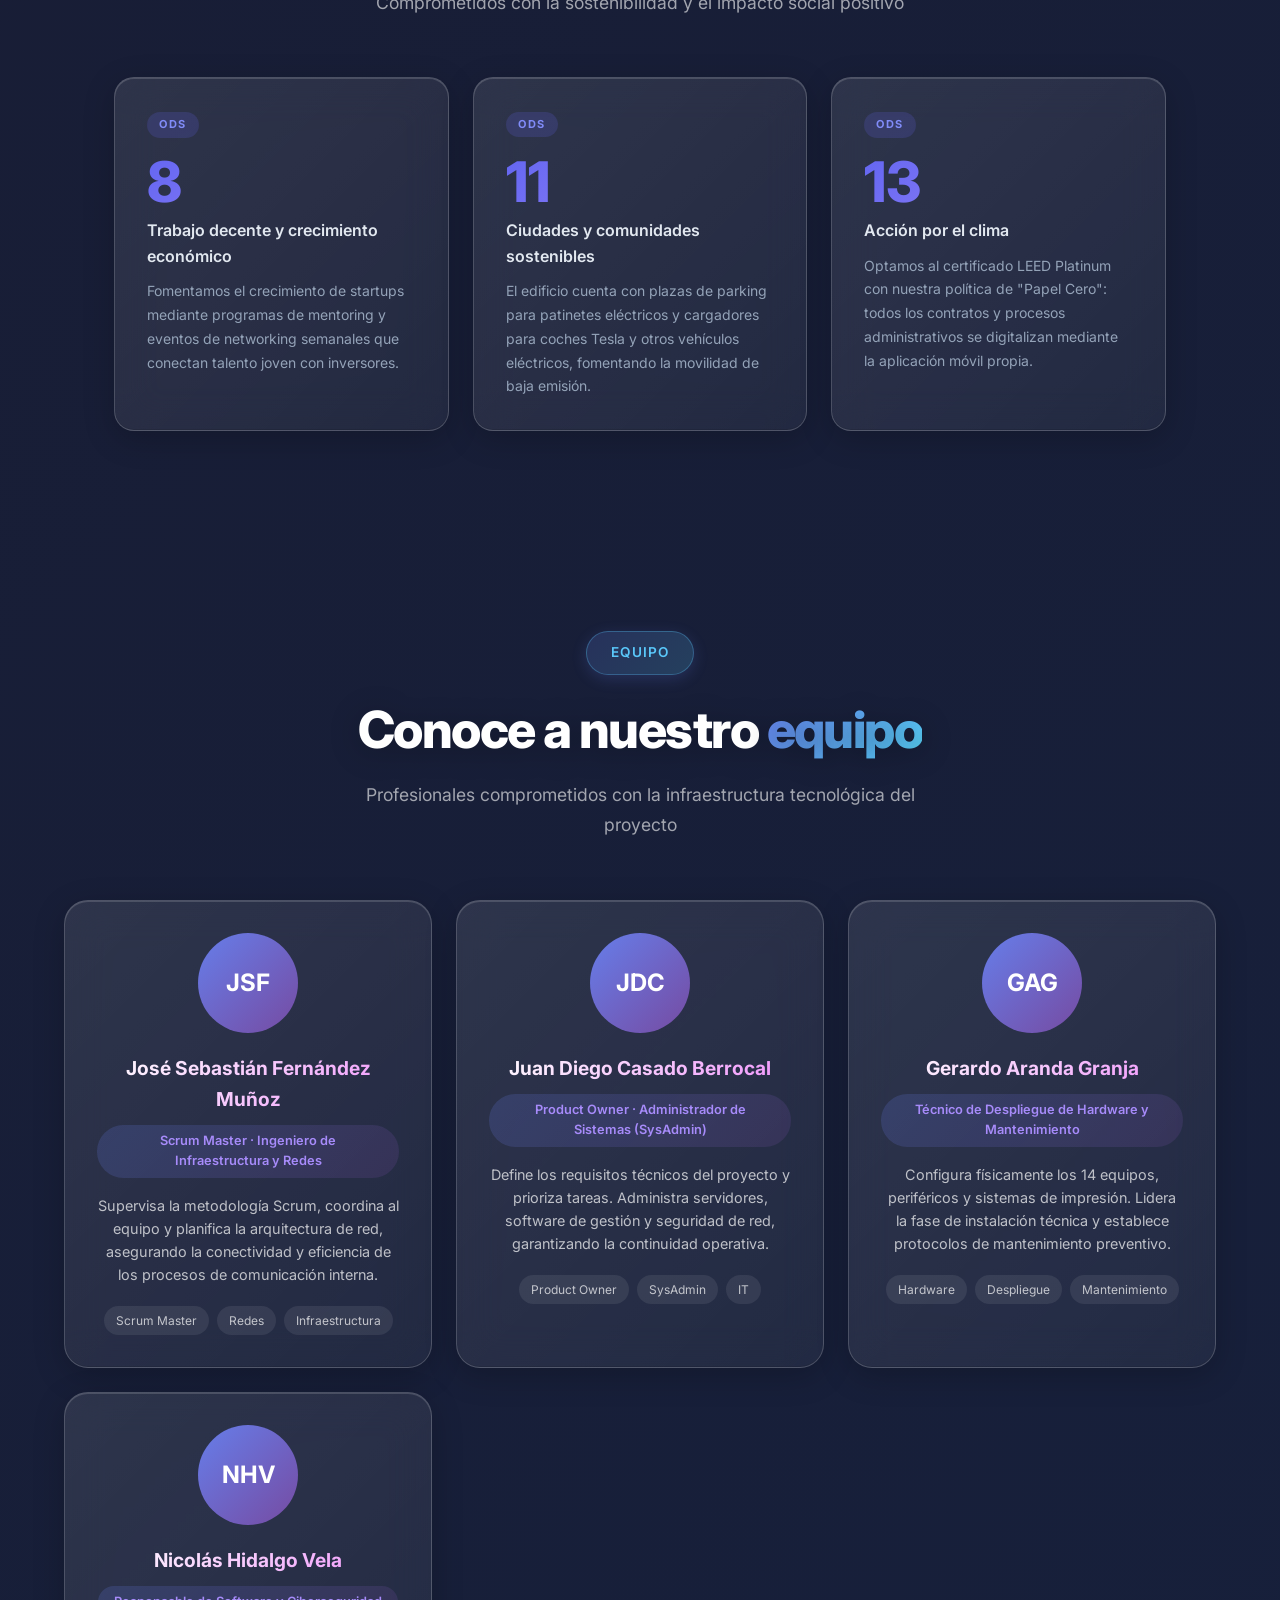
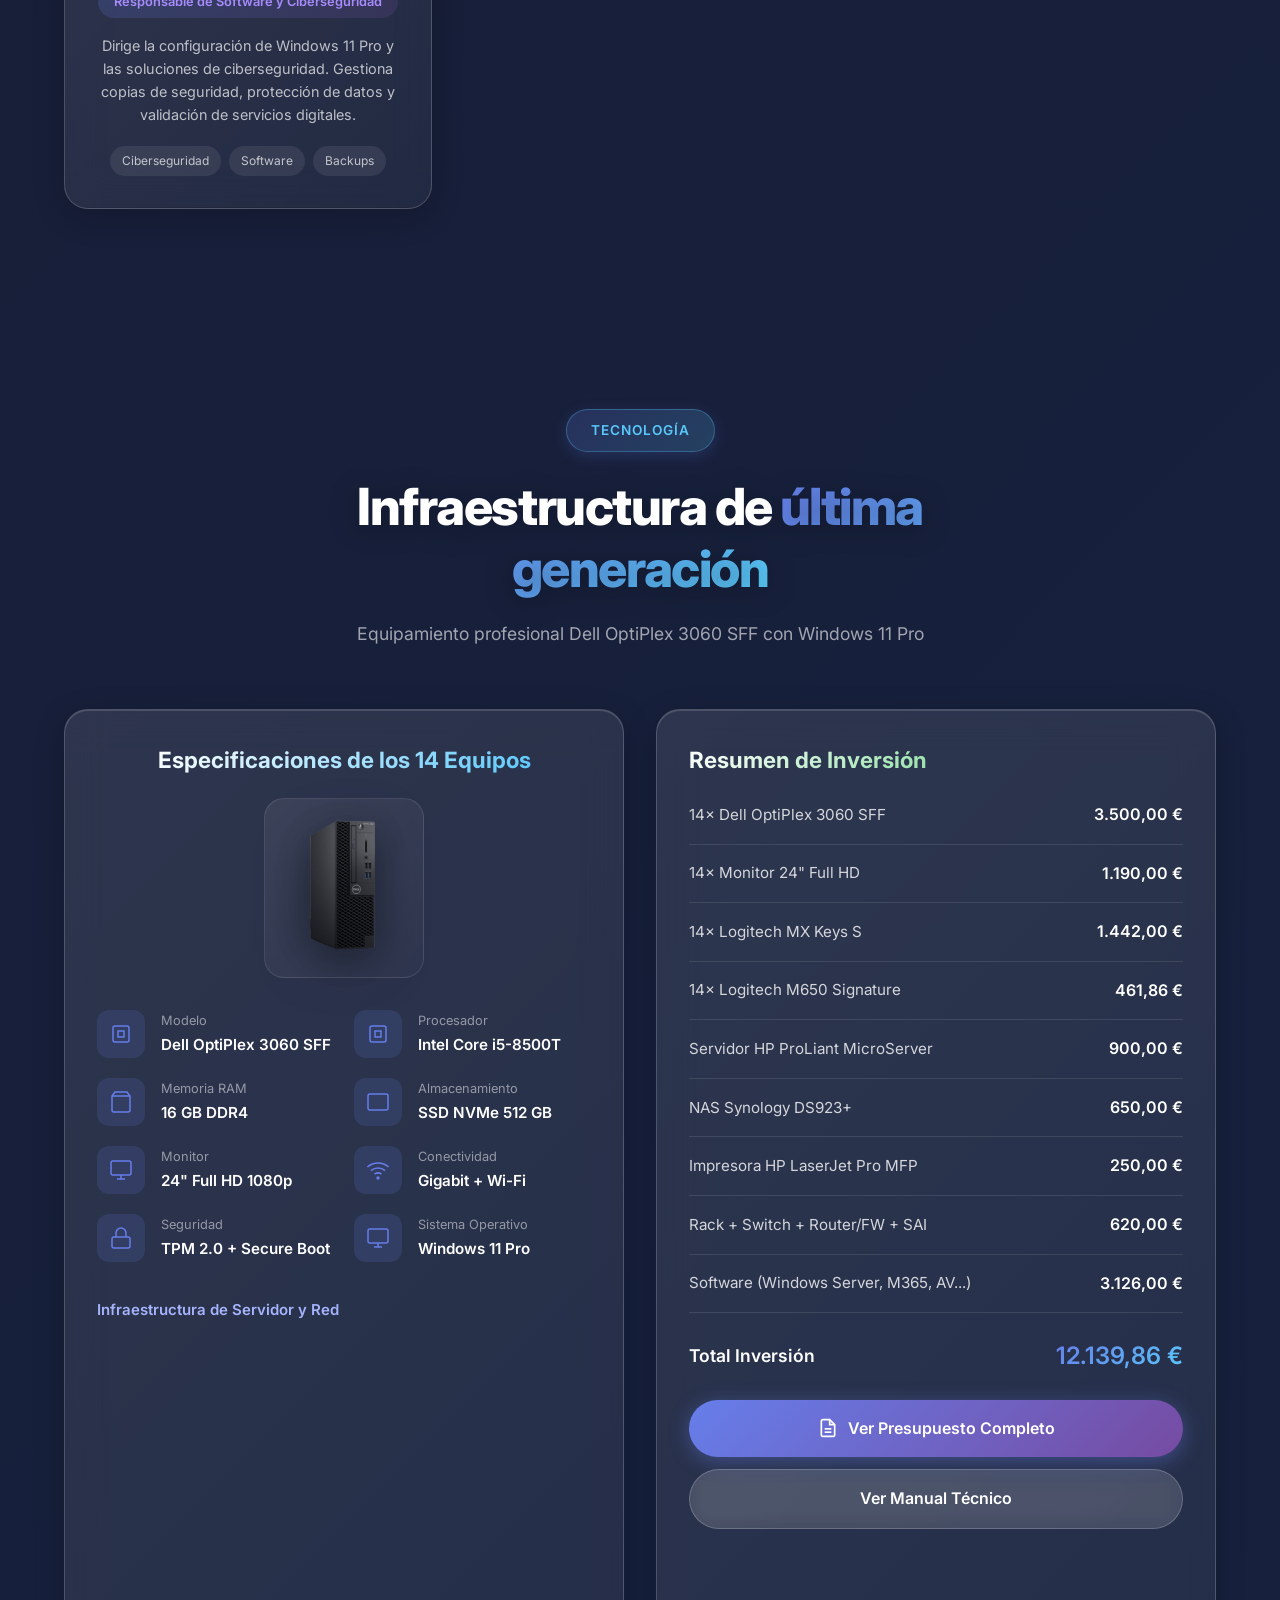
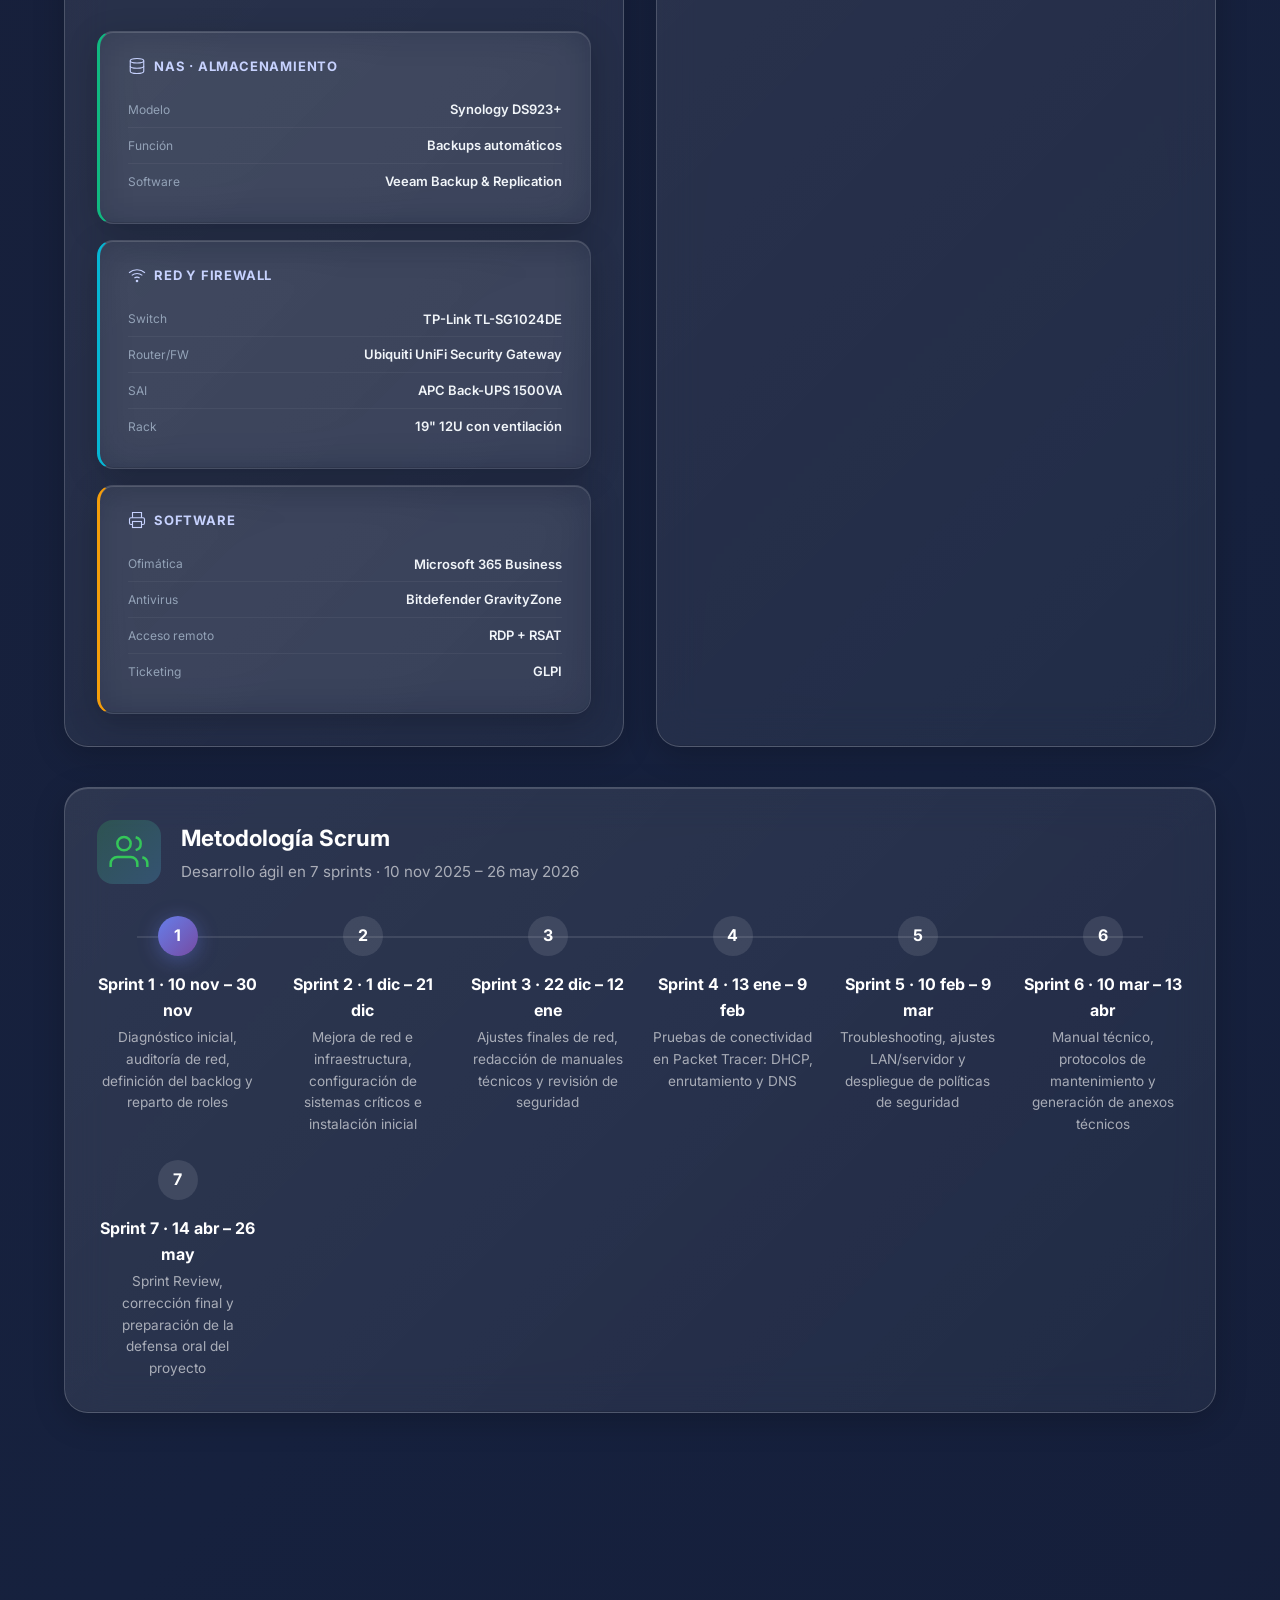
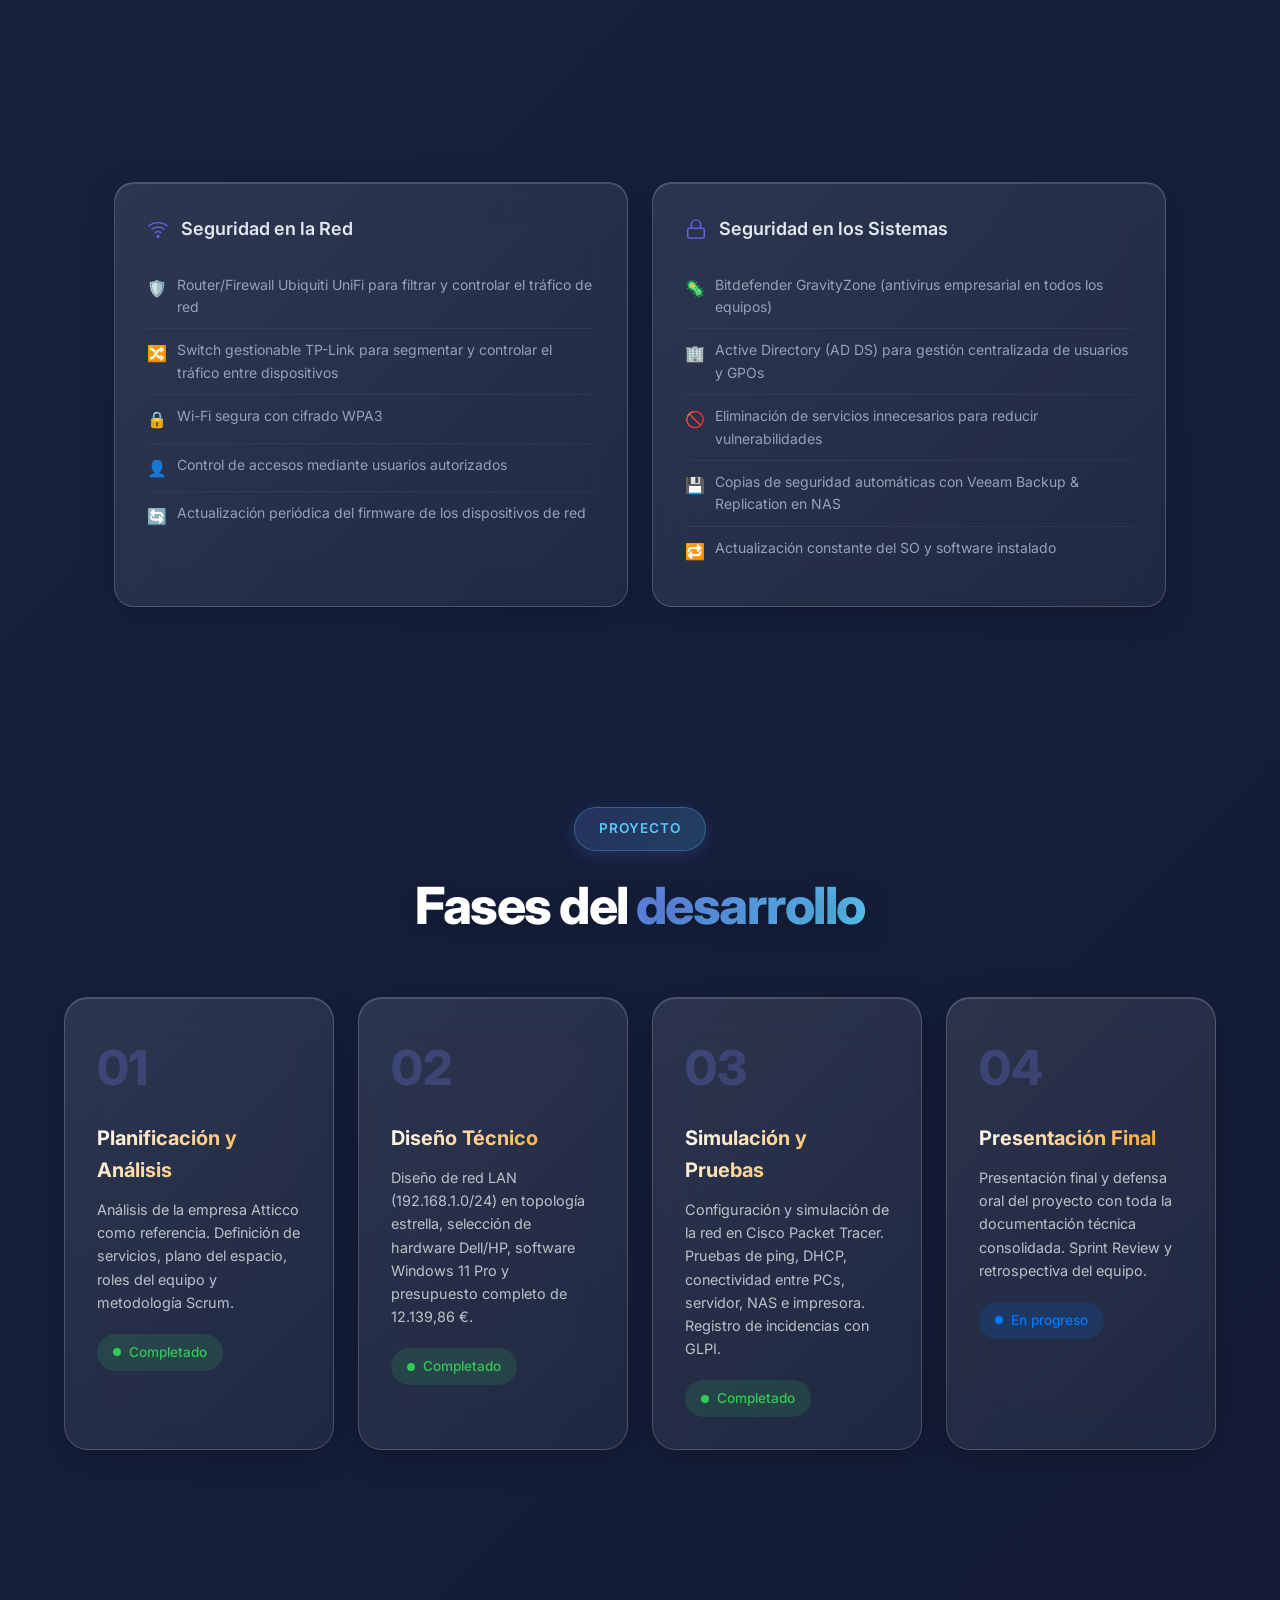
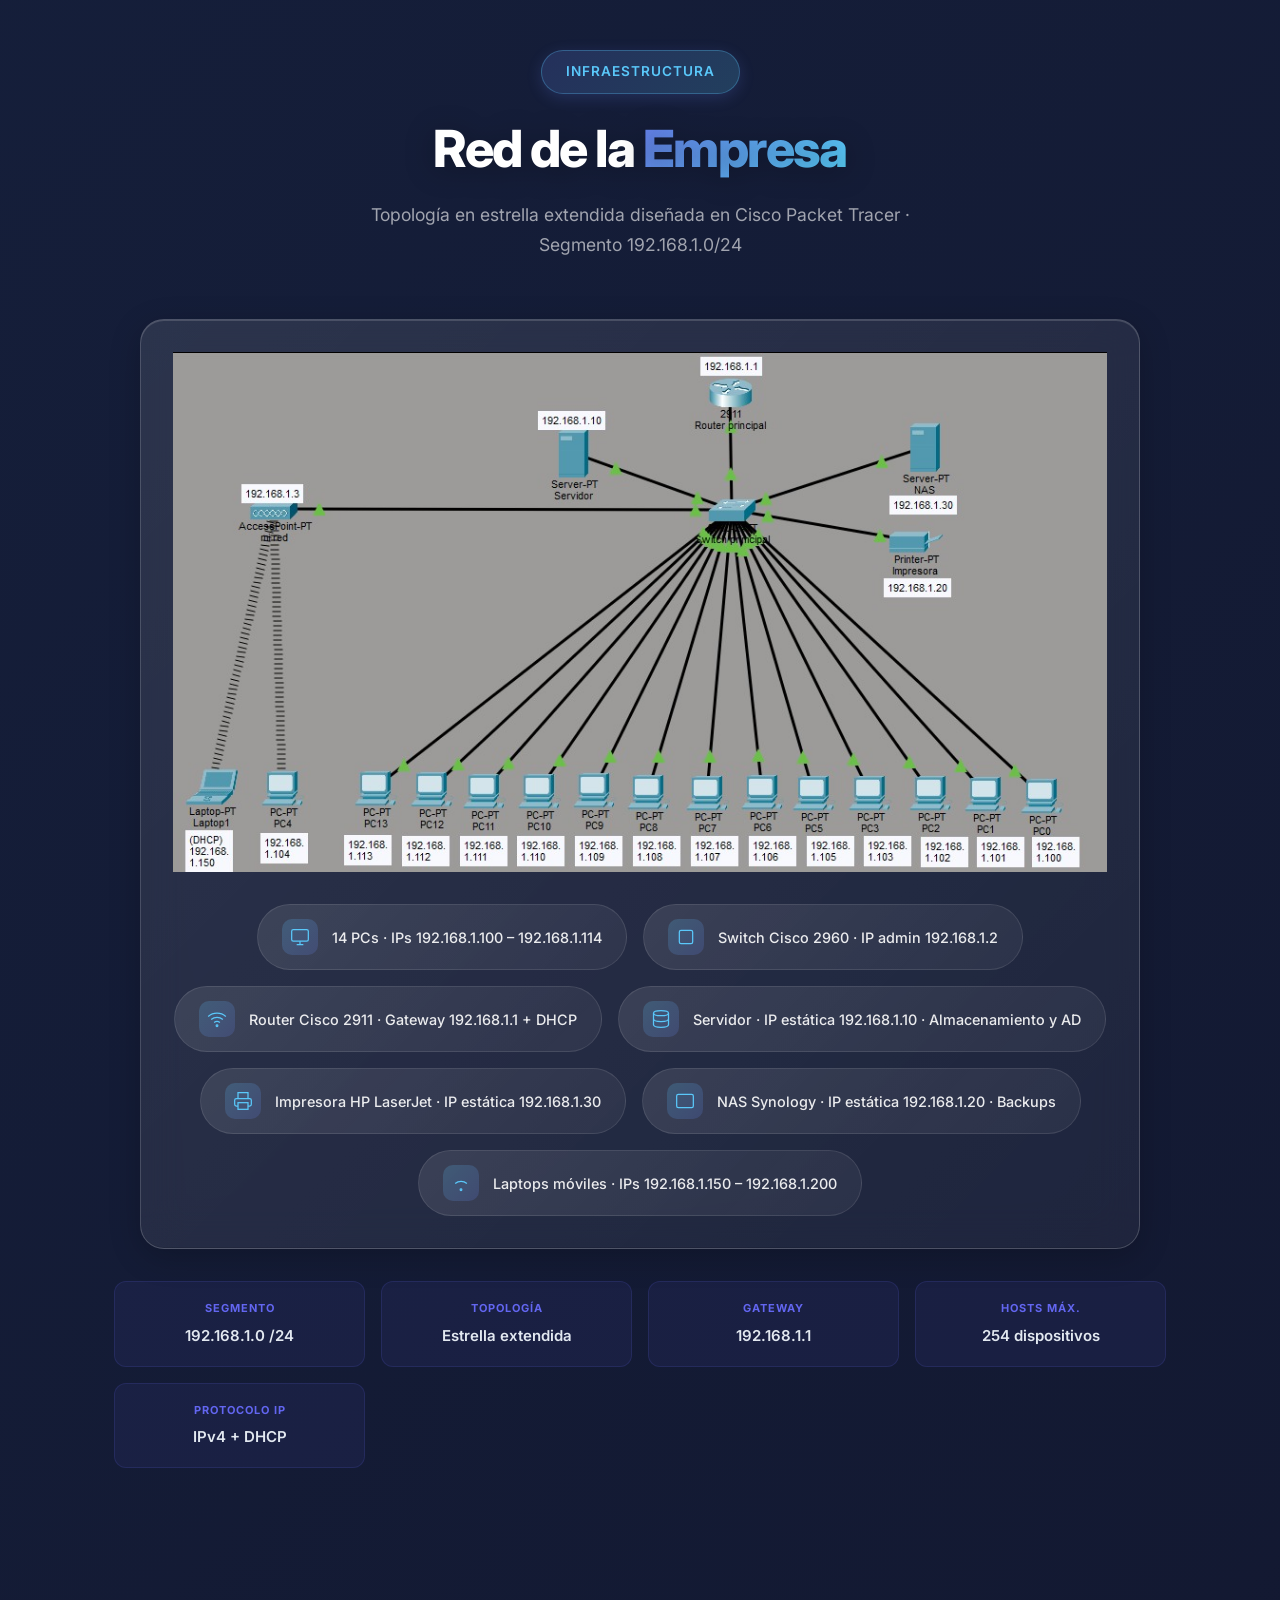
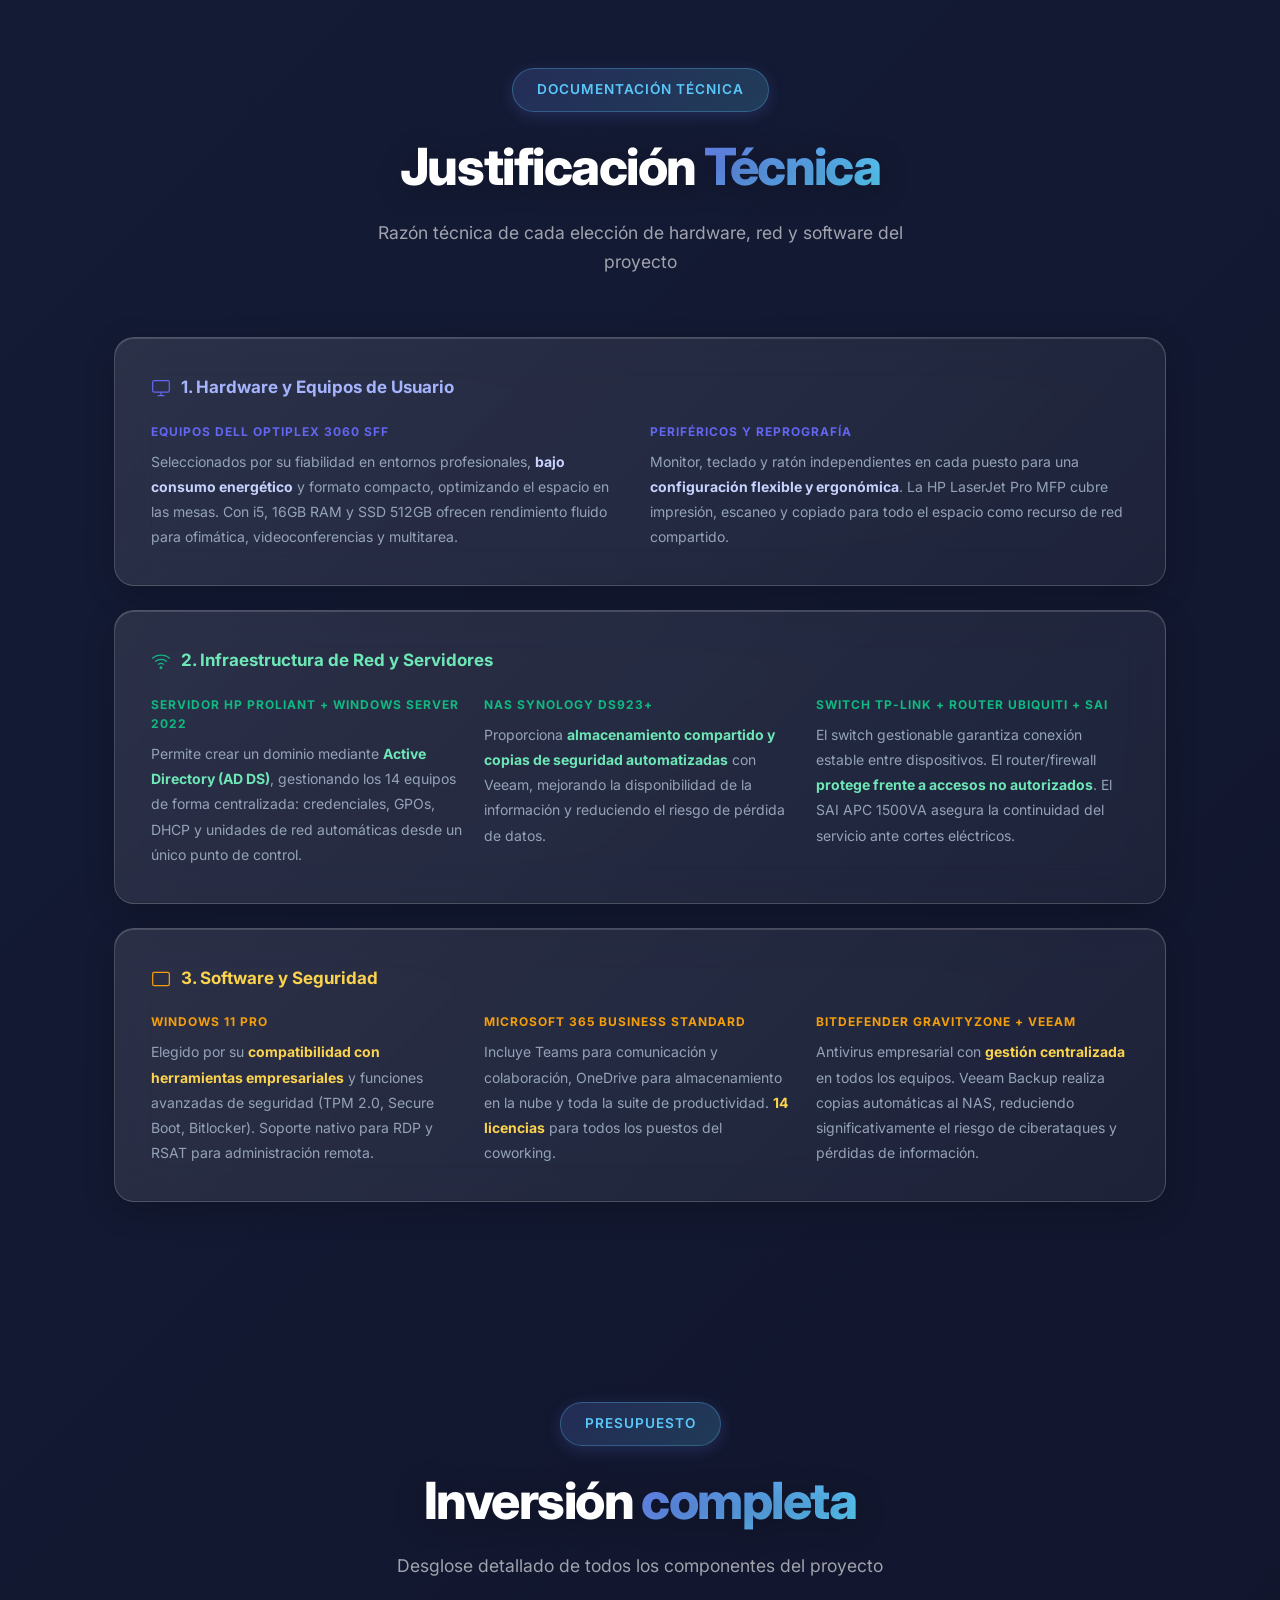
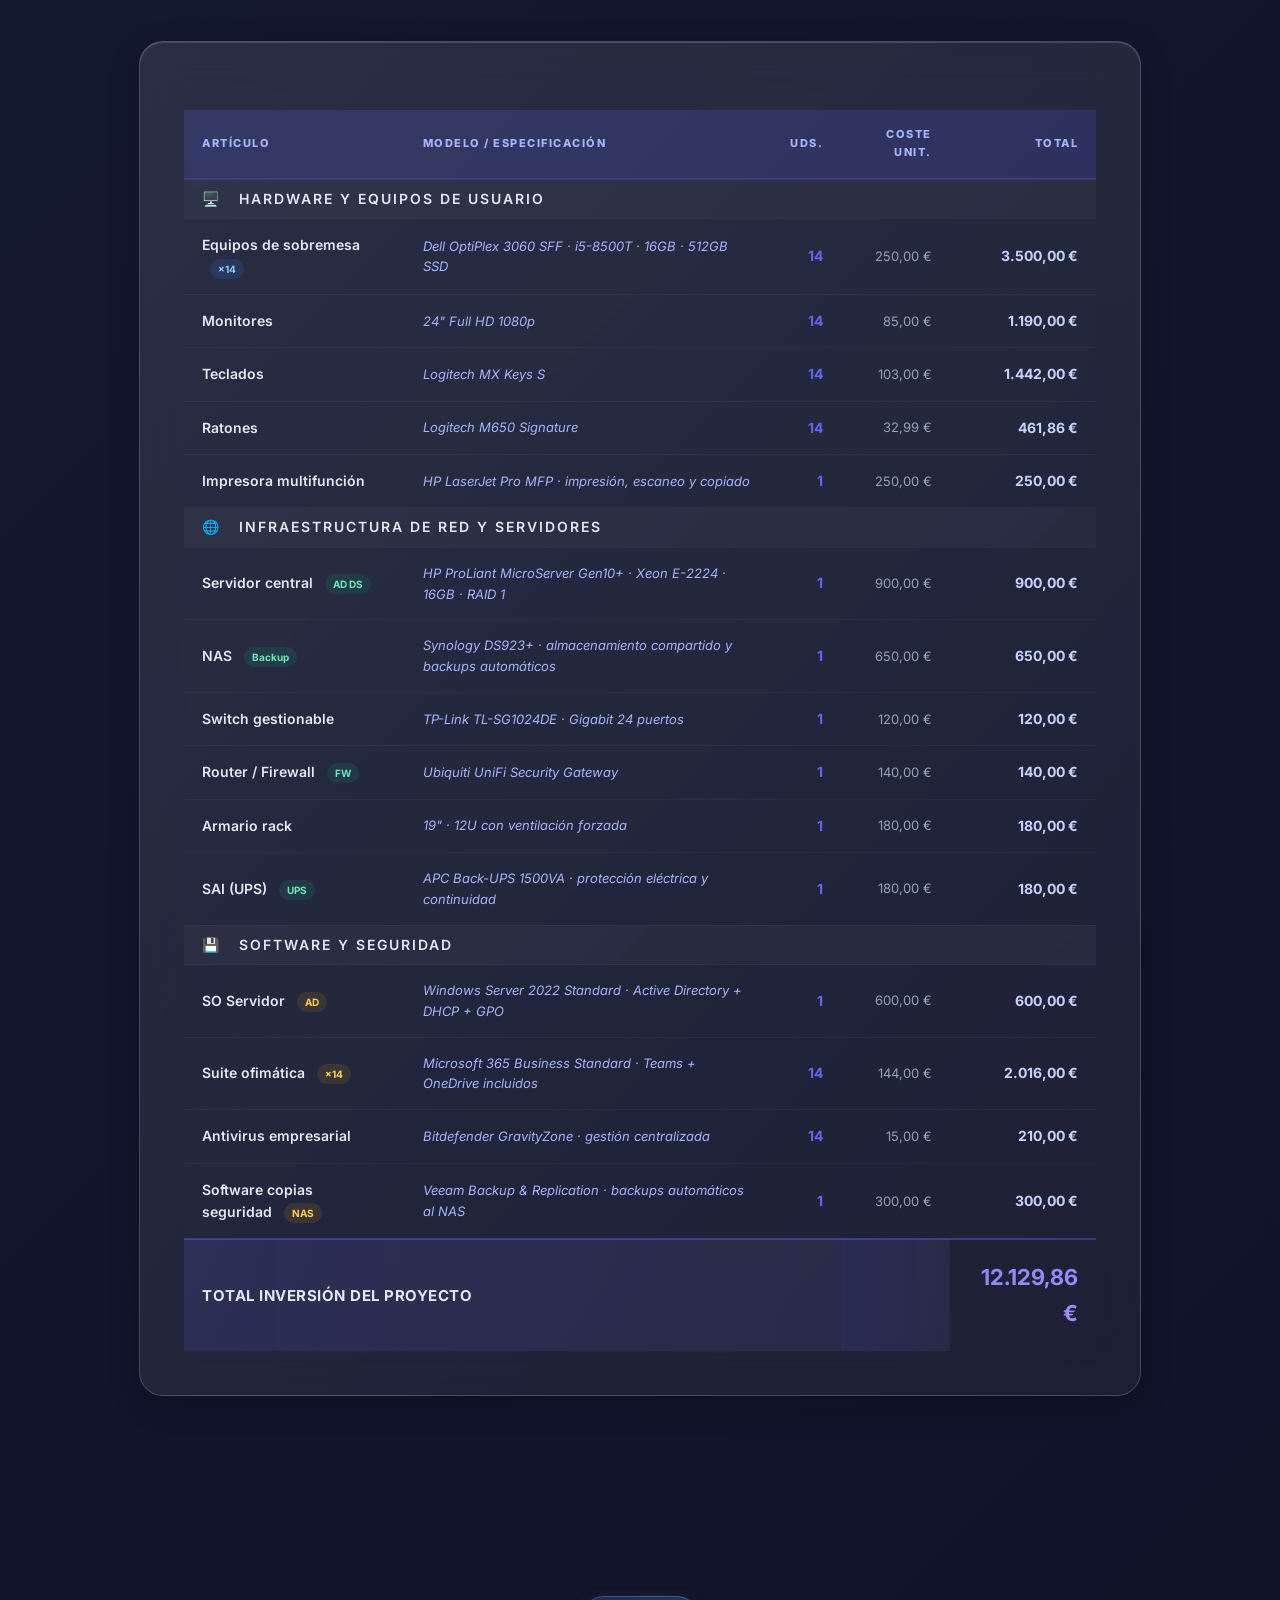
==== commit 9d65fcdd: "Add files via upload" ====
--- a/index.html
+++ b/index.html
@@ -1050,7 +1050,7 @@
                             <path d="M8 21h8M12 17v4" />
                         </svg>
                     </span>
-                    <span class="detail-text">14 PCs · IPs 192.168.1.100 – 192.168.1.114 (DHCP)</span>
+                    <span class="detail-text">14 PCs · IPs 192.168.1.100 – 192.168.1.114</span>
                 </div>
                 <div class="network-detail">
                     <span class="detail-icon">
